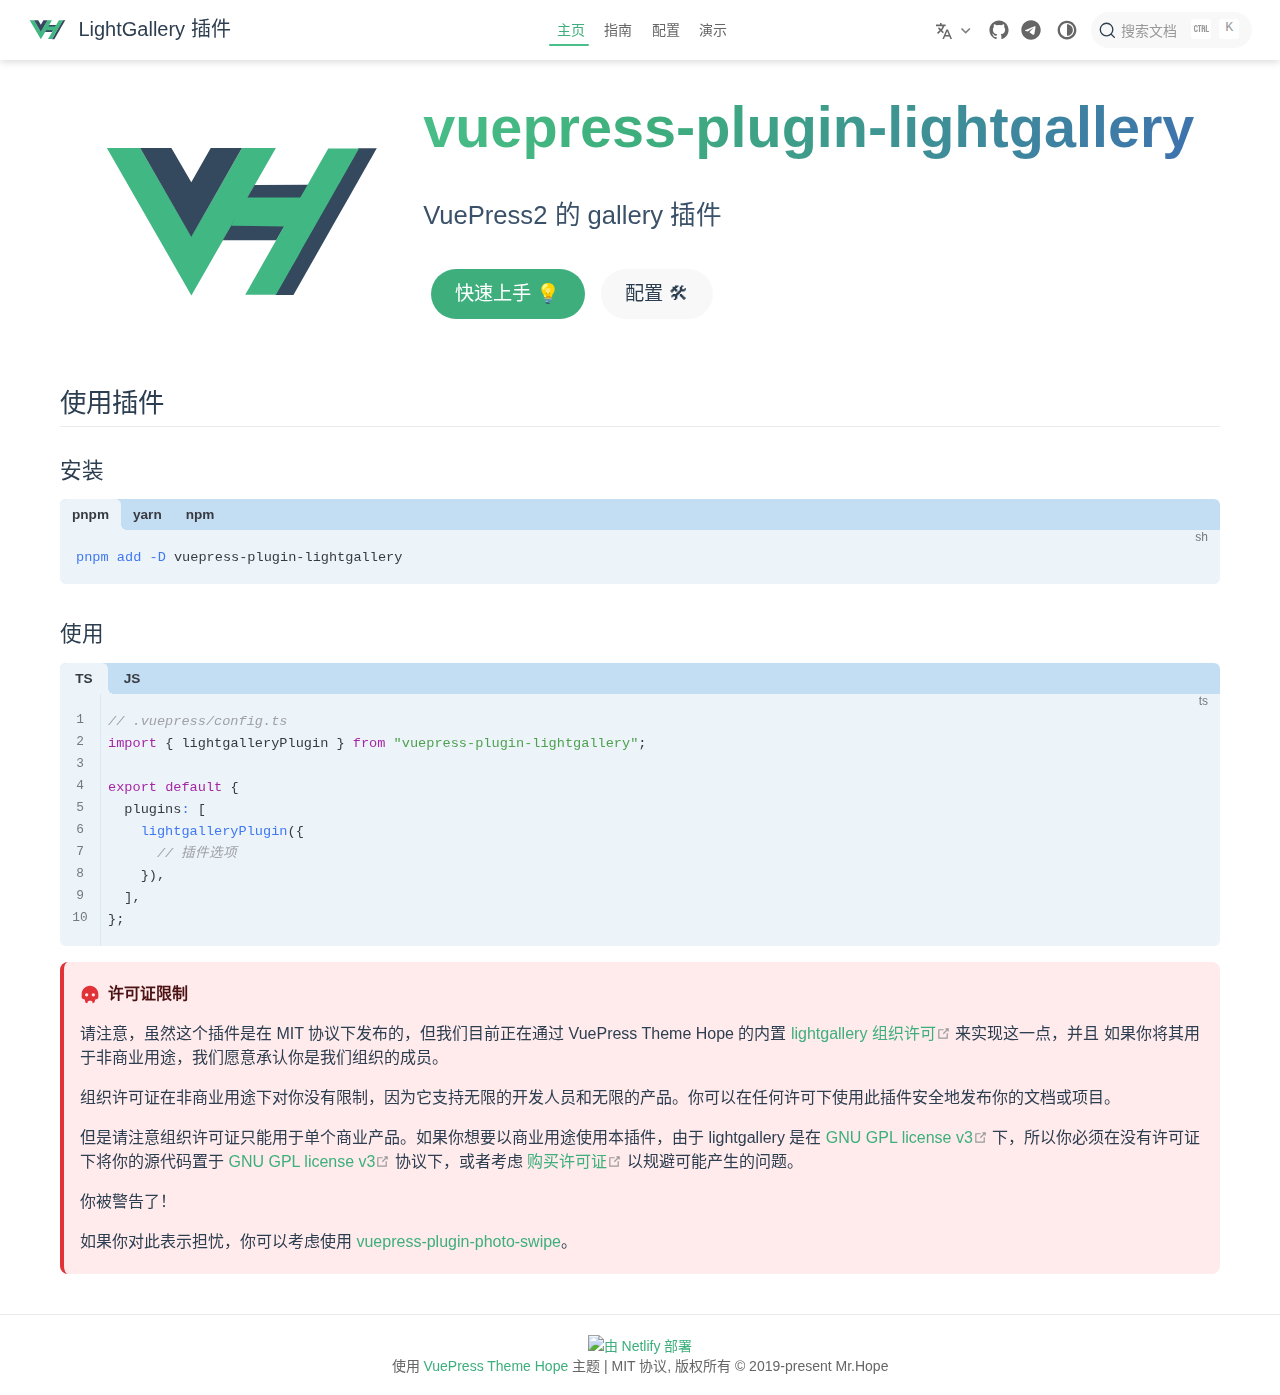
==== zh/index.html @ 66101f3f "Deploying to netlify from @ vuepress-theme-hope/vuepress-theme-hope@0a2714f1557c4975f117cb7f36eb0e3e" ====
<!doctype html>
<html lang="zh-CN" data-theme="light">
  <head>
    <meta charset="utf-8" />
    <meta name="viewport" content="width=device-width,initial-scale=1" />
    <meta name="generator" content="VuePress 2.0.0-beta.67" />
    <meta name="theme" content="VuePress Theme Hope" />
    <link rel="alternate" hreflang="en-us" href="https://plugin-lightgallery.vuejs.press/"><meta property="og:url" content="https://plugin-lightgallery.vuejs.press/zh/"><meta property="og:site_name" content="LightGallery 插件"><meta property="og:title" content="主页"><meta property="og:description" content="使用插件 安装 tab pnpm tab yarn tab npm 使用 tab TS tab JS ::: danger 许可证限制 请注意，虽然这个插件是在 MIT 协议下发布的，但我们目前正在通过 VuePress Theme Hope 的内置 lightgallery 组织许可 (https://www.lightgalleryjs.com/l..."><meta property="og:type" content="website"><meta property="og:locale" content="zh-CN"><meta property="og:locale:alternate" content="en-US"><meta property="og:updated_time" content="2023-06-02T06:12:53.000Z"><meta property="article:author" content="Mr.Hope"><meta property="article:modified_time" content="2023-06-02T06:12:53.000Z"><script type="application/ld+json">{"@context":"https://schema.org","@type":"WebPage","name":"主页","description":"使用插件 安装 tab pnpm tab yarn tab npm 使用 tab TS tab JS ::: danger 许可证限制 请注意，虽然这个插件是在 MIT 协议下发布的，但我们目前正在通过 VuePress Theme Hope 的内置 lightgallery 组织许可 (https://www.lightgalleryjs.com/l..."}</script><link rel="icon" href="https://theme-hope-assets.vuejs.press/icon/chrome-mask-512.png" type="image/png" sizes="512x512"><link rel="icon" href="https://theme-hope-assets.vuejs.press/icon/chrome-mask-192.png" type="image/png" sizes="512x512"><link rel="icon" href="https://theme-hope-assets.vuejs.press/icon/chrome-512.png" type="image/png" sizes="192x192"><link rel="icon" href="https://theme-hope-assets.vuejs.press/icon/chrome-192.png" type="image/png" sizes="192x192"><meta name="theme-color" content="#46bd87"><link rel="apple-touch-icon" href="https://theme-hope-assets.vuejs.press/icon/apple-icon-152.png"><meta name="apple-mobile-web-app-status-bar-style" content="black"><link rel="icon" href="/favicon.ico"><title>主页 | LightGallery 插件</title><meta name="description" content="使用插件 安装 tab pnpm tab yarn tab npm 使用 tab TS tab JS ::: danger 许可证限制 请注意，虽然这个插件是在 MIT 协议下发布的，但我们目前正在通过 VuePress Theme Hope 的内置 lightgallery 组织许可 (https://www.lightgalleryjs.com/l...">
    <style>
      html {
        background: #fff;
      }

      html[data-theme="dark"] {
        background: #1d1e1f;
      }

      body {
        background: var(--bg-color);
      }
    </style>
    <script>
      const userMode = localStorage.getItem("vuepress-theme-hope-scheme");
      const systemDarkMode =
        window.matchMedia &&
        window.matchMedia("(prefers-color-scheme: dark)").matches;

      if (userMode === "dark" || (userMode !== "light" && systemDarkMode)) {
        document.documentElement.setAttribute("data-theme", "dark");
      }
    </script>
    <link rel="preload" href="/assets/style-efdbfdb0.css" as="style"><link rel="stylesheet" href="/assets/style-efdbfdb0.css">
    <link rel="prefetch" href="/assets/index.html-719a165f.js" as="script"><link rel="prefetch" href="/assets/config.html-1ea80a92.js" as="script"><link rel="prefetch" href="/assets/demo.html-8789b1dd.js" as="script"><link rel="prefetch" href="/assets/guide.html-550f7980.js" as="script"><link rel="prefetch" href="/assets/config.html-be3bb893.js" as="script"><link rel="prefetch" href="/assets/demo.html-f685318c.js" as="script"><link rel="prefetch" href="/assets/guide.html-d4a69c8c.js" as="script"><link rel="prefetch" href="/assets/404.html-c678bd3b.js" as="script"><link rel="prefetch" href="/assets/index.html-c5be66ce.js" as="script"><link rel="prefetch" href="/assets/config.html-fb51f9c2.js" as="script"><link rel="prefetch" href="/assets/demo.html-5dabf62c.js" as="script"><link rel="prefetch" href="/assets/guide.html-ba9010c4.js" as="script"><link rel="prefetch" href="/assets/config.html-5d1cc0cf.js" as="script"><link rel="prefetch" href="/assets/demo.html-dd2c5597.js" as="script"><link rel="prefetch" href="/assets/guide.html-fd2debb2.js" as="script"><link rel="prefetch" href="/assets/404.html-99a501c4.js" as="script"><link rel="prefetch" href="/assets/giscus-0b7adcf8.js" as="script"><link rel="prefetch" href="/assets/three.module-f9bb718c.js" as="script"><link rel="prefetch" href="/assets/OrbitControls-33dfd477.js" as="script"><link rel="prefetch" href="/assets/STLLoader-68a4a6ae.js" as="script"><link rel="prefetch" href="/assets/style-e9220a04.js" as="script"><link rel="prefetch" href="/assets/docsearch-1d421ddb.js" as="script"><link rel="prefetch" href="/assets/index-82585c84.js" as="script"><link rel="prefetch" href="/assets/lg-pager.es5-e9f51090.js" as="script"><link rel="prefetch" href="/assets/lg-share.es5-788b4f78.js" as="script"><link rel="prefetch" href="/assets/lg-zoom.es5-f092e8ce.js" as="script">
  </head>
  <body>
    <div id="app"><!--[--><!--[--><!--[--><span tabindex="-1"></span><a href="#main-content" class="vp-skip-link sr-only">跳至主要內容</a><!--]--><!--[--><div class="theme-container no-sidebar"><!--[--><header id="navbar" class="vp-navbar"><div class="vp-navbar-start"><button type="button" class="vp-toggle-sidebar-button" title="Toggle Sidebar"><span class="icon"></span></button><!--[--><!----><!--]--><!--[--><a class="vp-link vp-brand vp-brand" href="/zh/"><img class="vp-nav-logo" src="/logo.svg" alt="LightGallery 插件"><!----><span class="vp-site-name hide-in-pad">LightGallery 插件</span></a><!--]--><!--[--><!----><!--]--></div><div class="vp-navbar-center"><!--[--><!----><!--]--><!--[--><nav class="vp-nav-links"><div class="nav-item hide-in-mobile"><a aria-label="主页" class="vp-link nav-link active nav-link active" href="/zh/"><span class="font-icon icon fa-fw fa-sm fas fa-home" style=""></span>主页<!----></a></div><div class="nav-item hide-in-mobile"><a aria-label="指南" class="vp-link nav-link nav-link" href="/zh/guide.html"><span class="font-icon icon fa-fw fa-sm fas fa-lightbulb" style=""></span>指南<!----></a></div><div class="nav-item hide-in-mobile"><a aria-label="配置" class="vp-link nav-link nav-link" href="/zh/config.html"><span class="font-icon icon fa-fw fa-sm fas fa-gears" style=""></span>配置<!----></a></div><div class="nav-item hide-in-mobile"><a aria-label="演示" class="vp-link nav-link nav-link" href="/zh/demo.html"><span class="font-icon icon fa-fw fa-sm fas fa-laptop-code" style=""></span>演示<!----></a></div></nav><!--]--><!--[--><!----><!--]--></div><div class="vp-navbar-end"><!--[--><!----><!--]--><!--[--><div class="nav-item"><div class="dropdown-wrapper i18n-dropdown"><button type="button" class="dropdown-title" aria-label="选择语言"><!--[--><svg xmlns="http://www.w3.org/2000/svg" class="icon i18n-icon" viewBox="0 0 1024 1024" fill="currentColor" aria-label="i18n icon" style="width:1rem;height:1rem;vertical-align:middle;"><path d="M379.392 460.8 494.08 575.488l-42.496 102.4L307.2 532.48 138.24 701.44l-71.68-72.704L234.496 460.8l-45.056-45.056c-27.136-27.136-51.2-66.56-66.56-108.544h112.64c7.68 14.336 16.896 27.136 26.112 35.84l45.568 46.08 45.056-45.056C382.976 312.32 409.6 247.808 409.6 204.8H0V102.4h256V0h102.4v102.4h256v102.4H512c0 70.144-37.888 161.28-87.04 210.944L378.88 460.8zM576 870.4 512 1024H409.6l256-614.4H768l256 614.4H921.6l-64-153.6H576zM618.496 768h196.608L716.8 532.48 618.496 768z"></path></svg><!--]--><span class="arrow"></span><ul class="nav-dropdown"><li class="dropdown-item"><a aria-label="English" class="vp-link nav-link nav-link" href="/"><!---->English<!----></a></li><li class="dropdown-item"><a aria-label="简体中文" class="vp-link nav-link active nav-link active" href="/zh/"><!---->简体中文<!----></a></li></ul></button></div></div><div class="nav-item vp-repo"><a class="vp-repo-link" href="https://github.com/vuepress-theme-hope/vuepress-theme-hope/tree/main/packages/lightgallery/" target="_blank" rel="noopener noreferrer" aria-label="GitHub"><svg xmlns="http://www.w3.org/2000/svg" class="icon github-icon" viewBox="0 0 1024 1024" fill="currentColor" aria-label="github icon" style="width:1.25rem;height:1.25rem;vertical-align:middle;"><path d="M511.957 21.333C241.024 21.333 21.333 240.981 21.333 512c0 216.832 140.544 400.725 335.574 465.664 24.49 4.395 32.256-10.07 32.256-23.083 0-11.69.256-44.245 0-85.205-136.448 29.61-164.736-64.64-164.736-64.64-22.315-56.704-54.4-71.765-54.4-71.765-44.587-30.464 3.285-29.824 3.285-29.824 49.195 3.413 75.179 50.517 75.179 50.517 43.776 75.008 114.816 53.333 142.762 40.79 4.523-31.66 17.152-53.377 31.19-65.537-108.971-12.458-223.488-54.485-223.488-242.602 0-53.547 19.114-97.323 50.517-131.67-5.035-12.33-21.93-62.293 4.779-129.834 0 0 41.258-13.184 134.912 50.346a469.803 469.803 0 0 1 122.88-16.554c41.642.213 83.626 5.632 122.88 16.554 93.653-63.488 134.784-50.346 134.784-50.346 26.752 67.541 9.898 117.504 4.864 129.834 31.402 34.347 50.474 78.123 50.474 131.67 0 188.586-114.73 230.016-224.042 242.09 17.578 15.232 33.578 44.672 33.578 90.454v135.85c0 13.142 7.936 27.606 32.854 22.87C862.25 912.597 1002.667 728.747 1002.667 512c0-271.019-219.648-490.667-490.71-490.667z"></path></svg></a></div><div class="nav-item vp-repo"><a class="vp-repo-link" href="https://t.me/vuepressthemehope" target="_blank" rel="noopener noreferrer" aria-label="telegram"><svg xmlns="http://www.w3.org/2000/svg" viewBox="0 0 496 512" style="width:1.25rem;height:1.25rem;vertical-align:middle"><path d="M248,8C111.033,8,0,119.033,0,256S111.033,504,248,504,496,392.967,496,256,384.967,8,248,8ZM362.952,176.66c-3.732,39.215-19.881,134.378-28.1,178.3-3.476,18.584-10.322,24.816-16.948,25.425-14.4,1.326-25.338-9.517-39.287-18.661-21.827-14.308-34.158-23.215-55.346-37.177-24.485-16.135-8.612-25,5.342-39.5,3.652-3.793,67.107-61.51,68.335-66.746.153-.655.3-3.1-1.154-4.384s-3.59-.849-5.135-.5q-3.283.746-104.608,69.142-14.845,10.194-26.894,9.934c-8.855-.191-25.888-5.006-38.551-9.123-15.531-5.048-27.875-7.717-26.8-16.291q.84-6.7,18.45-13.7,108.446-47.248,144.628-62.3c68.872-28.647,83.183-33.623,92.511-33.789,2.052-.034,6.639.474,9.61,2.885a10.452,10.452,0,0,1,3.53,6.716A43.765,43.765,0,0,1,362.952,176.66Z" fill="currentColor"/></svg></a></div><div class="nav-item hide-in-mobile"><button type="button" id="appearance-switch"><svg xmlns="http://www.w3.org/2000/svg" class="icon auto-icon" viewBox="0 0 1024 1024" fill="currentColor" aria-label="auto icon" style="display:block;"><path d="M512 992C246.92 992 32 777.08 32 512S246.92 32 512 32s480 214.92 480 480-214.92 480-480 480zm0-840c-198.78 0-360 161.22-360 360 0 198.84 161.22 360 360 360s360-161.16 360-360c0-198.78-161.22-360-360-360zm0 660V212c165.72 0 300 134.34 300 300 0 165.72-134.28 300-300 300z"></path></svg><svg xmlns="http://www.w3.org/2000/svg" class="icon dark-icon" viewBox="0 0 1024 1024" fill="currentColor" aria-label="dark icon" style="display:none;"><path d="M524.8 938.667h-4.267a439.893 439.893 0 0 1-313.173-134.4 446.293 446.293 0 0 1-11.093-597.334A432.213 432.213 0 0 1 366.933 90.027a42.667 42.667 0 0 1 45.227 9.386 42.667 42.667 0 0 1 10.24 42.667 358.4 358.4 0 0 0 82.773 375.893 361.387 361.387 0 0 0 376.747 82.774 42.667 42.667 0 0 1 54.187 55.04 433.493 433.493 0 0 1-99.84 154.88 438.613 438.613 0 0 1-311.467 128z"></path></svg><svg xmlns="http://www.w3.org/2000/svg" class="icon light-icon" viewBox="0 0 1024 1024" fill="currentColor" aria-label="light icon" style="display:none;"><path d="M952 552h-80a40 40 0 0 1 0-80h80a40 40 0 0 1 0 80zM801.88 280.08a41 41 0 0 1-57.96-57.96l57.96-58a41.04 41.04 0 0 1 58 58l-58 57.96zM512 752a240 240 0 1 1 0-480 240 240 0 0 1 0 480zm0-560a40 40 0 0 1-40-40V72a40 40 0 0 1 80 0v80a40 40 0 0 1-40 40zm-289.88 88.08-58-57.96a41.04 41.04 0 0 1 58-58l57.96 58a41 41 0 0 1-57.96 57.96zM192 512a40 40 0 0 1-40 40H72a40 40 0 0 1 0-80h80a40 40 0 0 1 40 40zm30.12 231.92a41 41 0 0 1 57.96 57.96l-57.96 58a41.04 41.04 0 0 1-58-58l58-57.96zM512 832a40 40 0 0 1 40 40v80a40 40 0 0 1-80 0v-80a40 40 0 0 1 40-40zm289.88-88.08 58 57.96a41.04 41.04 0 0 1-58 58l-57.96-58a41 41 0 0 1 57.96-57.96z"></path></svg></button></div><!--[--><div id="docsearch-container" style="display:none;"></div><div><button type="button" class="DocSearch DocSearch-Button" aria-label="搜索文档"><span class="DocSearch-Button-Container"><svg width="20" height="20" class="DocSearch-Search-Icon" viewBox="0 0 20 20"><path d="M14.386 14.386l4.0877 4.0877-4.0877-4.0877c-2.9418 2.9419-7.7115 2.9419-10.6533 0-2.9419-2.9418-2.9419-7.7115 0-10.6533 2.9418-2.9419 7.7115-2.9419 10.6533 0 2.9419 2.9418 2.9419 7.7115 0 10.6533z" stroke="currentColor" fill="none" fill-rule="evenodd" stroke-linecap="round" stroke-linejoin="round"></path></svg><span class="DocSearch-Button-Placeholder">搜索文档</span></span><span class="DocSearch-Button-Keys"><kbd class="DocSearch-Button-Key"><svg width="15" height="15" class="DocSearch-Control-Key-Icon"><path d="M4.505 4.496h2M5.505 5.496v5M8.216 4.496l.055 5.993M10 7.5c.333.333.5.667.5 1v2M12.326 4.5v5.996M8.384 4.496c1.674 0 2.116 0 2.116 1.5s-.442 1.5-2.116 1.5M3.205 9.303c-.09.448-.277 1.21-1.241 1.203C1 10.5.5 9.513.5 8V7c0-1.57.5-2.5 1.464-2.494.964.006 1.134.598 1.24 1.342M12.553 10.5h1.953" stroke-width="1.2" stroke="currentColor" fill="none" stroke-linecap="square"></path></svg></kbd><kbd class="DocSearch-Button-Key">K</kbd></span></button></div><!--]--><!--]--><!--[--><!----><!--]--><button type="button" class="vp-toggle-navbar-button" aria-label="Toggle Navbar" aria-expanded="false" aria-controls="nav-screen"><span><span class="vp-top"></span><span class="vp-middle"></span><span class="vp-bottom"></span></span></button></div></header><!----><!--]--><!----><div class="toggle-sidebar-wrapper"><span class="arrow start"></span></div><aside id="sidebar" class="vp-sidebar"><!--[--><!----><!--]--><ul class="vp-sidebar-links"></ul><!--[--><!----><!--]--></aside><!--[--><main id="main-content" class="vp-project-home" aria-labelledby="main-title"><!----><header class="vp-hero-info-wrapper"><!--[--><!----><!----><!--]--><div class="vp-hero-info"><!--[--><!--[--><img class="vp-hero-image" src="/logo.svg" alt="vuepress-theme-hope"><canvas id="hero-logo" style="display:none;opacity:0;"></canvas><!--]--><!--]--><div class="vp-hero-infos"><h1 id="main-title">vuepress-plugin-lightgallery</h1><p class="vp-description">VuePress2 的 gallery 插件</p><p class="vp-actions"><a aria-label="快速上手 💡" class="vp-link nav-link vp-action primary nav-link vp-action primary" href="/./guide.html"><!---->快速上手 💡<!----></a><a aria-label="配置 🛠" class="vp-link nav-link vp-action default nav-link vp-action default" href="/./config.html"><!---->配置 🛠<!----></a></p></div></div></header><!----><!----><div class="theme-hope-content"><h2 id="使用插件" tabindex="-1"><a class="header-anchor" href="#使用插件" aria-hidden="true">#</a> 使用插件</h2><h3 id="安装" tabindex="-1"><a class="header-anchor" href="#安装" aria-hidden="true">#</a> 安装</h3><div class="vp-code-tabs"><div class="vp-code-tabs-nav" role="tablist"><button type="button" class="vp-code-tab-nav active" role="tab" aria-controls="codetab-6-0" aria-selected="true">pnpm</button><button type="button" class="vp-code-tab-nav" role="tab" aria-controls="codetab-6-1" aria-selected="false">yarn</button><button type="button" class="vp-code-tab-nav" role="tab" aria-controls="codetab-6-2" aria-selected="false">npm</button></div><!--[--><div class="vp-code-tab active" id="codetab-6-0" role="tabpanel" aria-expanded="true"><div class="vp-code-tab-title">pnpm</div><!--[--><div class="language-bash" data-ext="sh"><pre class="language-bash"><code><span class="token function">pnpm</span> <span class="token function">add</span> <span class="token parameter variable">-D</span> vuepress-plugin-lightgallery
</code></pre></div><!--]--></div><div class="vp-code-tab" id="codetab-6-1" role="tabpanel" aria-expanded="false"><div class="vp-code-tab-title">yarn</div><!--[--><div class="language-bash" data-ext="sh"><pre class="language-bash"><code><span class="token function">yarn</span> <span class="token function">add</span> <span class="token parameter variable">-D</span> vuepress-plugin-lightgallery
</code></pre></div><!--]--></div><div class="vp-code-tab" id="codetab-6-2" role="tabpanel" aria-expanded="false"><div class="vp-code-tab-title">npm</div><!--[--><div class="language-bash" data-ext="sh"><pre class="language-bash"><code><span class="token function">npm</span> i <span class="token parameter variable">-D</span> vuepress-plugin-lightgallery
</code></pre></div><!--]--></div><!--]--></div><h3 id="使用" tabindex="-1"><a class="header-anchor" href="#使用" aria-hidden="true">#</a> 使用</h3><div class="vp-code-tabs"><div class="vp-code-tabs-nav" role="tablist"><button type="button" class="vp-code-tab-nav active" role="tab" aria-controls="codetab-20-0" aria-selected="true">TS</button><button type="button" class="vp-code-tab-nav" role="tab" aria-controls="codetab-20-1" aria-selected="false">JS</button></div><!--[--><div class="vp-code-tab active" id="codetab-20-0" role="tabpanel" aria-expanded="true"><div class="vp-code-tab-title">TS</div><!--[--><div class="language-typescript line-numbers-mode" data-ext="ts"><pre class="language-typescript"><code><span class="token comment">// .vuepress/config.ts</span>
<span class="token keyword">import</span> <span class="token punctuation">{</span> lightgalleryPlugin <span class="token punctuation">}</span> <span class="token keyword">from</span> <span class="token string">&quot;vuepress-plugin-lightgallery&quot;</span><span class="token punctuation">;</span>

<span class="token keyword">export</span> <span class="token keyword">default</span> <span class="token punctuation">{</span>
  plugins<span class="token operator">:</span> <span class="token punctuation">[</span>
    <span class="token function">lightgalleryPlugin</span><span class="token punctuation">(</span><span class="token punctuation">{</span>
      <span class="token comment">// 插件选项</span>
    <span class="token punctuation">}</span><span class="token punctuation">)</span><span class="token punctuation">,</span>
  <span class="token punctuation">]</span><span class="token punctuation">,</span>
<span class="token punctuation">}</span><span class="token punctuation">;</span>
</code></pre><div class="line-numbers" aria-hidden="true"><div class="line-number"></div><div class="line-number"></div><div class="line-number"></div><div class="line-number"></div><div class="line-number"></div><div class="line-number"></div><div class="line-number"></div><div class="line-number"></div><div class="line-number"></div><div class="line-number"></div></div></div><!--]--></div><div class="vp-code-tab" id="codetab-20-1" role="tabpanel" aria-expanded="false"><div class="vp-code-tab-title">JS</div><!--[--><div class="language-javascript line-numbers-mode" data-ext="js"><pre class="language-javascript"><code><span class="token comment">// .vuepress/config.js</span>
<span class="token keyword">import</span> <span class="token punctuation">{</span> lightgalleryPlugin <span class="token punctuation">}</span> <span class="token keyword">from</span> <span class="token string">&quot;vuepress-plugin-lightgallery&quot;</span><span class="token punctuation">;</span>

<span class="token keyword">export</span> <span class="token keyword">default</span> <span class="token punctuation">{</span>
  <span class="token literal-property property">plugins</span><span class="token operator">:</span> <span class="token punctuation">[</span>
    <span class="token function">lightgalleryPlugin</span><span class="token punctuation">(</span><span class="token punctuation">{</span>
      <span class="token comment">// 插件选项</span>
    <span class="token punctuation">}</span><span class="token punctuation">)</span><span class="token punctuation">,</span>
  <span class="token punctuation">]</span><span class="token punctuation">,</span>
<span class="token punctuation">}</span><span class="token punctuation">;</span>
</code></pre><div class="line-numbers" aria-hidden="true"><div class="line-number"></div><div class="line-number"></div><div class="line-number"></div><div class="line-number"></div><div class="line-number"></div><div class="line-number"></div><div class="line-number"></div><div class="line-number"></div><div class="line-number"></div><div class="line-number"></div></div></div><!--]--></div><!--]--></div><div class="hint-container danger"><p class="hint-container-title">许可证限制</p><p>请注意，虽然这个插件是在 MIT 协议下发布的，但我们目前正在通过 VuePress Theme Hope 的内置 <a href="https://www.lightgalleryjs.com/license/" target="_blank" rel="noopener noreferrer">lightgallery 组织许可<span><svg class="external-link-icon" xmlns="http://www.w3.org/2000/svg" aria-hidden="true" focusable="false" x="0px" y="0px" viewBox="0 0 100 100" width="15" height="15"><path fill="currentColor" d="M18.8,85.1h56l0,0c2.2,0,4-1.8,4-4v-32h-8v28h-48v-48h28v-8h-32l0,0c-2.2,0-4,1.8-4,4v56C14.8,83.3,16.6,85.1,18.8,85.1z"></path><polygon fill="currentColor" points="45.7,48.7 51.3,54.3 77.2,28.5 77.2,37.2 85.2,37.2 85.2,14.9 62.8,14.9 62.8,22.9 71.5,22.9"></polygon></svg><span class="external-link-icon-sr-only">open in new window</span></span></a> 来实现这一点，并且 如果你将其用于非商业用途，我们愿意承认你是我们组织的成员。</p><p>组织许可证在非商业用途下对你没有限制，因为它支持无限的开发人员和无限的产品。你可以在任何许可下使用此插件安全地发布你的文档或项目。</p><p>但是请注意组织许可证只能用于单个商业产品。如果你想要以商业用途使用本插件，由于 lightgallery 是在 <a href="https://www.gnu.org/licenses/gpl-3.0.html" target="_blank" rel="noopener noreferrer">GNU GPL license v3<span><svg class="external-link-icon" xmlns="http://www.w3.org/2000/svg" aria-hidden="true" focusable="false" x="0px" y="0px" viewBox="0 0 100 100" width="15" height="15"><path fill="currentColor" d="M18.8,85.1h56l0,0c2.2,0,4-1.8,4-4v-32h-8v28h-48v-48h28v-8h-32l0,0c-2.2,0-4,1.8-4,4v56C14.8,83.3,16.6,85.1,18.8,85.1z"></path><polygon fill="currentColor" points="45.7,48.7 51.3,54.3 77.2,28.5 77.2,37.2 85.2,37.2 85.2,14.9 62.8,14.9 62.8,22.9 71.5,22.9"></polygon></svg><span class="external-link-icon-sr-only">open in new window</span></span></a> 下，所以你必须在没有许可证下将你的源代码置于 <a href="https://www.gnu.org/licenses/gpl-3.0.html" target="_blank" rel="noopener noreferrer">GNU GPL license v3<span><svg class="external-link-icon" xmlns="http://www.w3.org/2000/svg" aria-hidden="true" focusable="false" x="0px" y="0px" viewBox="0 0 100 100" width="15" height="15"><path fill="currentColor" d="M18.8,85.1h56l0,0c2.2,0,4-1.8,4-4v-32h-8v28h-48v-48h28v-8h-32l0,0c-2.2,0-4,1.8-4,4v56C14.8,83.3,16.6,85.1,18.8,85.1z"></path><polygon fill="currentColor" points="45.7,48.7 51.3,54.3 77.2,28.5 77.2,37.2 85.2,37.2 85.2,14.9 62.8,14.9 62.8,22.9 71.5,22.9"></polygon></svg><span class="external-link-icon-sr-only">open in new window</span></span></a> 协议下，或者考虑 <a href="https://www.lightgalleryjs.com/license/" target="_blank" rel="noopener noreferrer">购买许可证<span><svg class="external-link-icon" xmlns="http://www.w3.org/2000/svg" aria-hidden="true" focusable="false" x="0px" y="0px" viewBox="0 0 100 100" width="15" height="15"><path fill="currentColor" d="M18.8,85.1h56l0,0c2.2,0,4-1.8,4-4v-32h-8v28h-48v-48h28v-8h-32l0,0c-2.2,0-4,1.8-4,4v56C14.8,83.3,16.6,85.1,18.8,85.1z"></path><polygon fill="currentColor" points="45.7,48.7 51.3,54.3 77.2,28.5 77.2,37.2 85.2,37.2 85.2,14.9 62.8,14.9 62.8,22.9 71.5,22.9"></polygon></svg><span class="external-link-icon-sr-only">open in new window</span></span></a> 以规避可能产生的问题。</p><p>你被警告了！</p><p>如果你对此表示担忧，你可以考虑使用 <a href="https://plugin-photo-swipe.vuejs.press/zh/" target="_blank">vuepress-plugin-photo-swipe</a>。</p></div></div><!----></main><!--]--><footer class="vp-footer-wrapper"><div class="vp-footer"><a href="https://www.netlify.com" target="_blank">
  <img src="https://www.netlify.com/img/global/badges/netlify-light.svg" alt="由 Netlify 部署" data-mode="lightmode-only">
  <img src="https://www.netlify.com/img/global/badges/netlify-dark.svg" alt="由 Netlify 部署" data-mode="darkmode-only">
</a>
<br/>
使用 <a href="https://theme-hope.vuejs.press/zh/" target="_blank">VuePress Theme Hope</a> 主题 | MIT 协议, 版权所有 © 2019-present Mr.Hope
</div><!----></footer></div><!--]--><!--]--><!----><!----><div class="lightgallery-vuepress"></div><!--]--></div>
    <script type="module" src="/assets/app-f1614689.js" defer></script>
  </body>
</html>
---- assets/style-efdbfdb0.css ----
html[data-theme=dark]{--text-color: #9e9e9e;--bg-color: #0d1117;--bg-color-secondary: #161b22;--bg-color-tertiary: #21262c;--border-color: #30363d;--box-shadow: #282a32;--card-shadow: rgba(0, 0, 0, .3);--black: #fff;--dark-grey: #999;--light-grey: #666;--white: #000;--grey3: #bbb;--grey12: #333;--grey14: #111;--bg-color-light: #161b22;--bg-color-back: #0d1117;--bg-color-float: #161b22;--bg-color-blur: rgba(13, 17, 23, .9);--bg-color-float-blur: rgba(22, 27, 34, .9);--text-color-light: #a8a8a8;--text-color-lighter: #b1b1b1;--text-color-bright: #c5c5c5;--border-color-light: #2e333a;--border-color-dark: #394048}:root{--theme-color: #3eaf7c;--text-color: #2c3e50;--bg-color: #fff;--bg-color-secondary: #f8f8f8;--bg-color-tertiary: #efeef4;--border-color: #eaecef;--box-shadow: #f0f1f2;--card-shadow: rgba(0, 0, 0, .15);--black: #000;--dark-grey: #666;--light-grey: #999;--white: #fff;--grey3: #333;--grey12: #bbb;--grey14: #eee;--navbar-height: 3.75rem;--navbar-horizontal-padding: 1.5rem;--navbar-vertical-padding: .7rem;--navbar-mobile-height: 3.25rem;--navbar-mobile-horizontal-padding: 1rem;--navbar-mobile-vertical-padding: .5rem;--sidebar-width: 18rem;--sidebar-mobile-width: 16rem;--content-width: 780px;--home-page-width: 1160px;--font-family: -apple-system, BlinkMacSystemFont, "Segoe UI", Roboto, Oxygen, Ubuntu, Cantarell, "Fira Sans", "Droid Sans", "Helvetica Neue", STHeiti, "Microsoft YaHei", SimSun, sans-serif;--font-family-heading: Georgia Pro, Crimson, Georgia, -apple-system, BlinkMacSystemFont, "Segoe UI", Roboto, Oxygen, Ubuntu, Cantarell, "Fira Sans", "Droid Sans", "Helvetica Neue", STHeiti, "Microsoft YaHei", SimSun, sans-serif;--font-family-mono: Consolas, Monaco, "Andale Mono", "Ubuntu Mono", monospace;--line-numbers-width: 2.5rem;--color-transition: .3s ease;--transform-transition: .3s ease;--vp-bg: var(--bg-color);--vp-bgl: var(--bg-color-light);--vp-bglt: var(--bg-color-tertiary);--vp-c: var(--text-color);--vp-cl: var(--text-color-light);--vp-clt: var(--text-color-lighter);--vp-brc: var(--border-color);--vp-brcd: var(--border-color-dark);--vp-tc: var(--theme-color);--vp-tcl: var(--theme-color-light);--vp-ct: var(--color-transition);--vp-tt: var(--transform-transition);--bg-color-light: #fff;--bg-color-back: #f8f8f8;--bg-color-float: #fff;--bg-color-blur: rgba(255, 255, 255, .9);--bg-color-float-blur: rgba(255, 255, 255, .9);--text-color-light: #3a5169;--text-color-lighter: #476582;--text-color-bright: #6a8bad;--border-color-light: #eceef1;--border-color-dark: #cfd4db;--theme-color-dark: #389e70;--theme-color-light: #4abf8a;--theme-color-mask: rgba(62, 175, 124, .15)}:root{--badge-tip-color: #42b983;--badge-warning-color: #f4cd00;--badge-danger-color: #f55;--badge-info-color: #0295ff;--badge-note-color: #666}.vp-badge{display:inline-block;vertical-align:center;height:18px;padding:0 6px;border-radius:3px;background:var(--vp-tc);color:var(--white);font-size:14px;line-height:18px;transition:background var(--vp-ct),color var(--vp-ct)}.vp-badge+.vp-badge{margin-inline-start:5px}h1 .vp-badge,h2 .vp-badge,h3 .vp-badge,h4 .vp-badge,h5 .vp-badge,h6 .vp-badge{vertical-align:top}.vp-badge.tip{background:var(--badge-tip-color)}.vp-badge.warning{background:var(--badge-warning-color)}.vp-badge.danger{background:var(--badge-danger-color)}.vp-badge.info{background:var(--badge-info-color)}.vp-badge.note{background:var(--badge-note-color)}.font-icon{display:inline-block}.theme-hope-content .font-icon{vertical-align:middle}:root{--balloon-border-radius: 2px;--balloon-color: rgba(16, 16, 16, .95);--balloon-text-color: #fff;--balloon-font-size: 12px;--balloon-move: 4px}button[aria-label][data-balloon-pos]{overflow:visible}[aria-label][data-balloon-pos]{position:relative;cursor:pointer}[aria-label][data-balloon-pos]:after{opacity:0;pointer-events:none;transition:all .18s ease-out .18s;text-indent:0;font-family:-apple-system,BlinkMacSystemFont,Segoe UI,Roboto,Oxygen,Ubuntu,Cantarell,Open Sans,Helvetica Neue,sans-serif;font-weight:400;font-style:normal;text-shadow:none;font-size:var(--balloon-font-size);background:var(--balloon-color);border-radius:2px;color:var(--balloon-text-color);border-radius:var(--balloon-border-radius);content:attr(aria-label);padding:.5em 1em;position:absolute;white-space:nowrap;z-index:10}[aria-label][data-balloon-pos]:before{width:0;height:0;border:5px solid transparent;border-top-color:var(--balloon-color);opacity:0;pointer-events:none;transition:all .18s ease-out .18s;content:"";position:absolute;z-index:10}[aria-label][data-balloon-pos]:hover:before,[aria-label][data-balloon-pos]:hover:after,[aria-label][data-balloon-pos][data-balloon-visible]:before,[aria-label][data-balloon-pos][data-balloon-visible]:after,[aria-label][data-balloon-pos]:not([data-balloon-nofocus]):focus:before,[aria-label][data-balloon-pos]:not([data-balloon-nofocus]):focus:after{opacity:1;pointer-events:none}[aria-label][data-balloon-pos].font-awesome:after{font-family:FontAwesome,-apple-system,BlinkMacSystemFont,Segoe UI,Roboto,Oxygen,Ubuntu,Cantarell,Open Sans,Helvetica Neue,sans-serif}[aria-label][data-balloon-pos][data-balloon-break]:after{white-space:pre}[aria-label][data-balloon-pos][data-balloon-break][data-balloon-length]:after{white-space:pre-line;word-break:break-word}[aria-label][data-balloon-pos][data-balloon-blunt]:before,[aria-label][data-balloon-pos][data-balloon-blunt]:after{transition:none}[aria-label][data-balloon-pos][data-balloon-pos=up]:hover:after,[aria-label][data-balloon-pos][data-balloon-pos=up][data-balloon-visible]:after,[aria-label][data-balloon-pos][data-balloon-pos=down]:hover:after,[aria-label][data-balloon-pos][data-balloon-pos=down][data-balloon-visible]:after{transform:translate(-50%)}[aria-label][data-balloon-pos][data-balloon-pos=up]:hover:before,[aria-label][data-balloon-pos][data-balloon-pos=up][data-balloon-visible]:before,[aria-label][data-balloon-pos][data-balloon-pos=down]:hover:before,[aria-label][data-balloon-pos][data-balloon-pos=down][data-balloon-visible]:before{transform:translate(-50%)}[aria-label][data-balloon-pos][data-balloon-pos*=-left]:after{left:0}[aria-label][data-balloon-pos][data-balloon-pos*=-left]:before{left:5px}[aria-label][data-balloon-pos][data-balloon-pos*=-right]:after{right:0}[aria-label][data-balloon-pos][data-balloon-pos*=-right]:before{right:5px}[aria-label][data-balloon-pos][data-balloon-po*=-left]:hover:after,[aria-label][data-balloon-pos][data-balloon-po*=-left][data-balloon-visible]:after,[aria-label][data-balloon-pos][data-balloon-pos*=-right]:hover:after,[aria-label][data-balloon-pos][data-balloon-pos*=-right][data-balloon-visible]:after{transform:translate(0)}[aria-label][data-balloon-pos][data-balloon-po*=-left]:hover:before,[aria-label][data-balloon-pos][data-balloon-po*=-left][data-balloon-visible]:before,[aria-label][data-balloon-pos][data-balloon-pos*=-right]:hover:before,[aria-label][data-balloon-pos][data-balloon-pos*=-right][data-balloon-visible]:before{transform:translate(0)}[aria-label][data-balloon-pos][data-balloon-pos^=up]:before,[aria-label][data-balloon-pos][data-balloon-pos^=up]:after{bottom:100%;transform-origin:top;transform:translateY(var(--balloon-move))}[aria-label][data-balloon-pos][data-balloon-pos^=up]:after{margin-bottom:10px}[aria-label][data-balloon-pos][data-balloon-pos=up]:before,[aria-label][data-balloon-pos][data-balloon-pos=up]:after{left:50%;transform:translate(-50%,var(--balloon-move))}[aria-label][data-balloon-pos][data-balloon-pos^=down]:before,[aria-label][data-balloon-pos][data-balloon-pos^=down]:after{top:100%;transform:translateY(calc(var(--balloon-move) * -1))}[aria-label][data-balloon-pos][data-balloon-pos^=down]:after{margin-top:10px}[aria-label][data-balloon-pos][data-balloon-pos^=down]:before{width:0;height:0;border:5px solid transparent;border-bottom-color:var(--balloon-color)}[aria-label][data-balloon-pos][data-balloon-pos=down]:after,[aria-label][data-balloon-pos][data-balloon-pos=down]:before{left:50%;transform:translate(-50%,calc(var(--balloon-move) * -1))}[aria-label][data-balloon-pos][data-balloon-pos=left]:hover:after,[aria-label][data-balloon-pos][data-balloon-pos=left][data-balloon-visible]:after,[aria-label][data-balloon-pos][data-balloon-pos=right]:hover:after,[aria-label][data-balloon-pos][data-balloon-pos=right][data-balloon-visible]:after{transform:translateY(-50%)}[aria-label][data-balloon-pos][data-balloon-pos=left]:hover:before,[aria-label][data-balloon-pos][data-balloon-pos=left][data-balloon-visible]:before,[aria-label][data-balloon-pos][data-balloon-pos=right]:hover:before,[aria-label][data-balloon-pos][data-balloon-pos=right][data-balloon-visible]:before{transform:translateY(-50%)}[aria-label][data-balloon-pos][data-balloon-pos=left]:after,[aria-label][data-balloon-pos][data-balloon-pos=left]:before{right:100%;top:50%;transform:translate(var(--balloon-move),-50%)}[aria-label][data-balloon-pos][data-balloon-pos=left]:after{margin-right:10px}[aria-label][data-balloon-pos][data-balloon-pos=left]:before{width:0;height:0;border:5px solid transparent;border-left-color:var(--balloon-color)}[aria-label][data-balloon-pos][data-balloon-pos=right]:after,[aria-label][data-balloon-pos][data-balloon-pos=right]:before{left:100%;top:50%;transform:translate(calc(var(--balloon-move) * -1),-50%)}[aria-label][data-balloon-pos][data-balloon-pos=right]:after{margin-left:10px}[aria-label][data-balloon-pos][data-balloon-pos=right]:before{width:0;height:0;border:5px solid transparent;border-right-color:var(--balloon-color)}[aria-label][data-balloon-pos][data-balloon-length]:after{white-space:normal}[aria-label][data-balloon-pos][data-balloon-length=small]:after{width:80px}[aria-label][data-balloon-pos][data-balloon-length=medium]:after{width:150px}[aria-label][data-balloon-pos][data-balloon-length=large]:after{width:260px}[aria-label][data-balloon-pos][data-balloon-length=xlarge]:after{width:380px}@media screen and (max-width: 768px){[aria-label][data-balloon-pos][data-balloon-length=xlarge]:after{width:90vw}}[aria-label][data-balloon-pos][data-balloon-length=fit]:after{width:100%}.vp-back-to-top-button{border-width:0;background:transparent;cursor:pointer;position:fixed!important;bottom:64px;inset-inline-end:1rem;z-index:100;width:48px;height:48px;padding:8px;border-radius:50%;background:var(--vp-bg);color:var(--vp-tc);box-shadow:2px 2px 10px 4px var(--card-shadow);transition:background var(--vp-ct),color var(--vp-ct),box-shadow var(--vp-ct)}@media (max-width: 719px){.vp-back-to-top-button{width:36px;height:36px}}@media print{.vp-back-to-top-button{display:none}}.vp-back-to-top-button:hover{color:var(--vp-tcl)}.vp-back-to-top-button .back-to-top-icon{overflow:hidden;width:100%;border-radius:50%;fill:currentcolor}.vp-scroll-progress{position:absolute;right:-2px;bottom:-2px;width:52px;height:52px}@media (max-width: 719px){.vp-scroll-progress{width:40px;height:40px}}.vp-scroll-progress circle{opacity:.9;fill:none;stroke:var(--vp-tc);transform:rotate(-90deg);transform-origin:50% 50%;r:22;stroke-dasharray:0% 314.1593%;stroke-width:3px}@media (max-width: 719px){.vp-scroll-progress circle{r:18}}.fade-enter-active,.fade-leave-active{transition:opacity var(--vp-ct)}.fade-enter-from,.fade-leave-to{opacity:0}@media screen{.sr-only{position:absolute;overflow:hidden;clip:rect 0,0,0,0;width:1px;height:1px;margin:-1px;padding:0;border:0}}@media print{.sr-only{display:none}}.vp-catalog-wrapper{margin-top:8px;margin-bottom:8px}.vp-catalog-wrapper.index ol{padding-inline-start:0}.vp-catalog-wrapper.index li{list-style-type:none}.vp-catalog-wrapper.index .vp-child-catalogs{counter-reset:child-catalog}.vp-catalog-wrapper.index .vp-child-catalog{counter-increment:child-catalog}.vp-catalog-wrapper.index .vp-child-catalog .vp-catalog-title:before{content:counter(catalog-item) "." counter(child-catalog) " "}.vp-catalog-wrapper.index .vp-sub-catalogs{padding-inline-start:.5rem}.vp-catalogs{margin:0;padding-inline-start:0;counter-reset:catalog-item}.vp-catalogs .font-icon{vertical-align:baseline;margin-inline-end:.25rem}.vp-catalog{counter-increment:catalog-item}.vp-catalog-main-title{margin-top:calc(.5rem - var(--navbar-height, 3.6rem));margin-bottom:.5rem;padding-top:var(--navbar-height, 3.6rem);font-weight:500;font-size:1.75rem}.vp-catalog-main-title:first-child{margin-bottom:.5rem!important}.vp-catalog-main-title:only-child{margin-bottom:0!important}.vp-catalog-child-title.has-children{margin-top:calc(.5rem - var(--navbar-height, 3.6rem));margin-bottom:.5rem;padding-top:var(--navbar-height, 3.6rem);border-bottom:1px solid var(--vp-brc);font-weight:500;font-size:1.3rem;transition:border-color var(--vp-ct)}.vp-catalog-child-title.has-children:first-child{margin-bottom:.5rem!important}.vp-catalog-child-title.has-children:only-child{margin-bottom:0!important}.vp-catalog-sub-title{font-weight:500;font-size:1.1rem}.vp-catalog-sub-title:only-child{margin-bottom:0!important}.vp-catalog-title{color:inherit;text-decoration:none}.vp-catalog-title:hover{color:var(--vp-tc)}.vp-catalog .vp-catalog-title:before{content:"§" counter(catalog-item,upper-roman) " "}.vp-child-catalogs{margin:0}.vp-sub-catalogs{counter-reset:sub-catalog}.vp-sub-catalog{counter-increment:sub-catalog}.vp-sub-catalog .vp-link:before{content:counter(catalog-item) "." counter(child-catalog) "." counter(sub-catalog) " "}.vp-sub-catalogs-wrapper{display:flex;flex-wrap:wrap}.vp-sub-catalog-link{display:inline-block;margin:4px 8px;padding:4px 8px;border-radius:6px;background-color:var(--vp-bgl);line-height:1.5;overflow-wrap:break-word;transition:background-color var(--vp-ct),color var(--vp-ct)}.vp-sub-catalog-link:hover{background-color:var(--vp-tcl);color:var(--vp-bg);text-decoration:none!important}.vp-empty-catalog{font-size:1.25rem;text-align:center}:root{--external-link-icon-color: #aaa}.external-link-icon{position:relative;display:inline-block;color:var(--external-link-icon-color);vertical-align:middle;top:-1px}@media print{.external-link-icon{display:none}}.external-link-icon-sr-only{position:absolute;width:1px;height:1px;padding:0;margin:-1px;overflow:hidden;clip:rect(0,0,0,0);white-space:nowrap;border-width:0;-webkit-user-select:none;-moz-user-select:none;user-select:none}:root{--nprogress-color: #29d;--nprogress-z-index: 1031}#nprogress{pointer-events:none}#nprogress .bar{background:var(--nprogress-color);position:fixed;z-index:var(--nprogress-z-index);top:0;left:0;width:100%;height:2px}.giscus-wrapper{max-width:var(--content-width, 740px);margin:0 auto;padding:2rem 2.5rem}@media (max-width: 959px){.giscus-wrapper{padding:1.5rem}}@media (max-width: 419px){.giscus-wrapper{padding:1rem 1.5rem}}@media print{.giscus-wrapper{max-width:unset}}@media print{.giscus-wrapper{display:none!important}}.giscus-wrapper.input-top .giscus{margin-bottom:-3rem}:root{--copy-icon: url("data:image/svg+xml;utf8,%3Csvg xmlns='http://www.w3.org/2000/svg' viewBox='0 0 24 24' fill='none' height='20' width='20' stroke='rgba(128,128,128,1)' stroke-width='2'%3E%3Cpath stroke-linecap='round' stroke-linejoin='round' d='M9 5H7a2 2 0 0 0-2 2v12a2 2 0 0 0 2 2h10a2 2 0 0 0 2-2V7a2 2 0 0 0-2-2h-2M9 5a2 2 0 0 0 2 2h2a2 2 0 0 0 2-2M9 5a2 2 0 0 1 2-2h2a2 2 0 0 1 2 2'/%3E%3C/svg%3E");--copied-icon: url("data:image/svg+xml;utf8,%3Csvg xmlns='http://www.w3.org/2000/svg' viewBox='0 0 24 24' fill='none' height='20' width='20' stroke='rgba(128,128,128,1)' stroke-width='2'%3E%3Cpath stroke-linecap='round' stroke-linejoin='round' d='M9 5H7a2 2 0 0 0-2 2v12a2 2 0 0 0 2 2h10a2 2 0 0 0 2-2V7a2 2 0 0 0-2-2h-2M9 5a2 2 0 0 0 2 2h2a2 2 0 0 0 2-2M9 5a2 2 0 0 1 2-2h2a2 2 0 0 1 2 2m-6 9 2 2 4-4'/%3E%3C/svg%3E")}div[class*=language-]>button.copy-code-button{border-width:0;background:transparent;position:absolute;outline:none;cursor:pointer}@media print{div[class*=language-]>button.copy-code-button{display:none}}div[class*=language-]>button.copy-code-button .copy-icon{background:currentcolor;-webkit-mask-image:var(--copy-icon);mask-image:var(--copy-icon);-webkit-mask-position:50%;mask-position:50%;-webkit-mask-repeat:no-repeat;mask-repeat:no-repeat;-webkit-mask-size:1em;mask-size:1em}div[class*=language-]>button.copy-code-button:not(.fancy){border-width:0;background:transparent;cursor:pointer;position:absolute;top:.5em;right:.5em;z-index:5;width:2.5rem;height:2.5rem;padding:0;border-radius:.5rem;opacity:0;transition:opacity .4s}div[class*=language-]>button.copy-code-button:not(.fancy):hover,div[class*=language-]>button.copy-code-button:not(.fancy).copied{background:var(--code-hl-bg-color, rgba(0, 0, 0, .66))}div[class*=language-]>button.copy-code-button:not(.fancy):focus,div[class*=language-]>button.copy-code-button:not(.fancy).copied{opacity:1}div[class*=language-]>button.copy-code-button:not(.fancy).copied:after{content:attr(data-copied);position:absolute;top:0;right:calc(100% + .25rem);display:block;height:1.25rem;padding:.625rem;border-radius:.5rem;background:var(--code-hl-bg-color, rgba(0, 0, 0, .66));color:var(--code-ln-color, #9e9e9e);font-weight:500;line-height:1.25rem;white-space:nowrap}div[class*=language-]>button.copy-code-button:not(.fancy) .copy-icon{width:1.25rem;height:1.25rem;padding:.625rem;color:var(--code-ln-color, #9e9e9e);font-size:1.25rem}div[class*=language-]>button.copy-code-button.fancy{right:-14px;bottom:-14px;z-index:5;width:2rem;height:2rem;padding:7px 8px;border-radius:50%;background:#339af0;color:#fff}@media (max-width: 419px){div[class*=language-]>button.copy-code-button.fancy{right:0;bottom:0;width:28px;height:28px;border-radius:50% 10% 0}}div[class*=language-]>button.copy-code-button.fancy:hover{background:#228be6}div[class*=language-]>button.copy-code-button.fancy .copy-icon{width:100%;height:100%;color:#fff;font-size:1.25rem}@media (max-width: 419px){div[class*=language-]>button.copy-code-button.fancy .copy-icon{position:relative;top:2px;left:2px}}div[class*=language-]>button.copy-code-button.copied .copy-icon{-webkit-mask-image:var(--copied-icon);mask-image:var(--copied-icon)}div[class*=language-]:hover:before{display:none}div[class*=language-]:hover>button.copy-code-button:not(.fancy){opacity:1}.vp-code-tabs-nav{overflow-x:auto;margin:.85rem 0 -.85rem;padding:0;border-radius:6px 6px 0 0;background:var(--code-tabs-nav-bg-color, #3a404c);list-style:none;white-space:nowrap;transition:background var(--vp-ct)}@media print{.vp-code-tabs-nav{display:none}}@media (max-width: 419px){.vp-code-tabs-nav{margin-inline:-1.5rem;border-radius:0}}.vp-code-tab-nav{border-width:0;position:relative;min-width:3rem;margin:0;padding:6px 12px;border-radius:6px 6px 0 0;background:transparent;color:var(--code-tabs-nav-text-color, #eee);font-weight:600;font-size:.85em;line-height:1.4;cursor:pointer;transition:background var(--vp-ct),color var(--vp-ct)}.vp-code-tab-nav:hover{background:var(--code-tabs-nav-hover-color, #434a57)}.vp-code-tab-nav:before,.vp-code-tab-nav:after{content:" ";position:absolute;bottom:0;z-index:1;width:6px;height:6px}.vp-code-tab-nav:before{right:100%}.vp-code-tab-nav:after{left:100%}.vp-code-tab-nav.active{background:var(--code-bg-color, #282c34)}.vp-code-tab-nav.active:before{background:radial-gradient(12px at left top,transparent 50%,var(--code-bg-color, #282c34) 50%)}.vp-code-tab-nav.active:after{background:radial-gradient(12px at right top,transparent 50%,var(--code-bg-color, #282c34) 50%)}.vp-code-tab-nav:first-child:before{display:none}html[dir=rtl] .vp-code-tab-nav:first-child:before{display:block}html[dir=rtl] .vp-code-tab-nav:first-child:after{display:none}.vp-code-tab{display:none}@media print{.vp-code-tab{display:block}}.vp-code-tab.active{display:block}.vp-code-tab div[class*=language-]{border-top-left-radius:0;border-top-right-radius:0}@media (max-width: 419px){.vp-code-tab div[class*=language-]{margin:.85rem -1.5rem;border-radius:0}}@media print{.vp-code-tab div[class*=language-] code{white-space:pre-wrap}}.vp-code-tab-title{display:none;font-weight:500}@media print{.vp-code-tab-title{display:block}}:root{--info-title-color: #193c47;--info-bg-color: #eef9fd;--info-border-color: #4cb3d4;--info-code-bg-color: rgb(76 179 212 / 10%);--note-title-color: #474748;--note-bg-color: #fdfdfe;--note-border-color: #ccc;--note-code-bg-color: rgb(212 213 216 / 20%);--tip-title-color: #003100;--tip-bg-color: #e6f6e6;--tip-border-color: #009400;--tip-code-bg-color: rgb(0 148 0 / 15%);--warning-title-color: #4d3800;--warning-bg-color: #fff8e6;--warning-border-color: #e6a700;--warning-code-bg-color: rgb(230 167 0 / 15%);--danger-title-color: #4b1113;--danger-bg-color: #ffebec;--danger-border-color: #e13238;--danger-code-bg-color: rgb(225 50 56 / 15%);--detail-bg-color: #eee;--detail-text-color: inherit;--detail-code-bg-color: rgb(127 127 127 / 15%)}html[data-theme=dark]{--info-title-color: #eef9fd;--info-bg-color: #193c47;--note-title-color: #fdfdfe;--note-bg-color: #474748;--tip-title-color: #e6f6e6;--tip-bg-color: #003100;--warning-title-color: #fff8e6;--warning-bg-color: #4d3800;--danger-title-color: #ffebec;--danger-bg-color: #4b1113;--detail-bg-color: #333;--detail-text-color: #a8a8a8}.hint-container{position:relative;transition:background var(--vp-ct),border-color var(--vp-ct),color var(--vp-ct)}@media print{.hint-container{page-break-inside:avoid}}.hint-container .hint-container-title{position:relative;font-weight:600;line-height:1.25}.hint-container.info,.hint-container.note,.hint-container.tip,.hint-container.warning,.hint-container.danger{margin:1rem 0;padding:.25rem 1rem;border-inline-start-width:.3rem;border-inline-start-style:solid;border-radius:.5rem;color:inherit}@media (max-width: 419px){.hint-container.info,.hint-container.note,.hint-container.tip,.hint-container.warning,.hint-container.danger{margin-inline:-.75rem}}.hint-container.info .hint-container-title,.hint-container.note .hint-container-title,.hint-container.tip .hint-container-title,.hint-container.warning .hint-container-title,.hint-container.danger .hint-container-title{padding-inline-start:1.75rem}@media print{.hint-container.info .hint-container-title,.hint-container.note .hint-container-title,.hint-container.tip .hint-container-title,.hint-container.warning .hint-container-title,.hint-container.danger .hint-container-title{padding-inline-start:0}}.hint-container.info .hint-container-title:before,.hint-container.note .hint-container-title:before,.hint-container.tip .hint-container-title:before,.hint-container.warning .hint-container-title:before,.hint-container.danger .hint-container-title:before{content:" ";position:absolute;top:calc(50% - .6125em);inset-inline-start:0;width:1.25em;height:1.25em;background-position:left;background-repeat:no-repeat}@media print{.hint-container.info .hint-container-title:before,.hint-container.note .hint-container-title:before,.hint-container.tip .hint-container-title:before,.hint-container.warning .hint-container-title:before,.hint-container.danger .hint-container-title:before{display:none}}.hint-container.info p,.hint-container.note p,.hint-container.tip p,.hint-container.warning p,.hint-container.danger p{line-height:1.5}.hint-container.info a,.hint-container.note a,.hint-container.tip a,.hint-container.warning a,.hint-container.danger a{color:var(--vp-tc)}.hint-container.info{border-color:var(--info-border-color);background:var(--info-bg-color)}.hint-container.info>.hint-container-title{color:var(--info-title-color)}.hint-container.info>.hint-container-title:before{background-image:url("data:image/svg+xml;utf8,%3Csvg xmlns='http://www.w3.org/2000/svg' viewBox='0 0 24 24'%3E%3Cpath d='M12 22C6.477 22 2 17.523 2 12S6.477 2 12 2s10 4.477 10 10-4.477 10-10 10zm-1-11v6h2v-6h-2zm0-4v2h2V7h-2z' fill='%234cb3d4'/%3E%3C/svg%3E")}.hint-container.info code{background:var(--info-code-bg-color)}.hint-container.note{border-color:var(--note-border-color);background:var(--note-bg-color)}.hint-container.note>.hint-container-title{color:var(--note-title-color)}.hint-container.note>.hint-container-title:before{background-image:url("data:image/svg+xml;utf8,%3Csvg xmlns='http://www.w3.org/2000/svg' viewBox='0 0 24 24'%3E%3Cpath d='M12 22C6.477 22 2 17.523 2 12S6.477 2 12 2s10 4.477 10 10-4.477 10-10 10zm-1-11v6h2v-6h-2zm0-4v2h2V7h-2z' fill='%23ccc'/%3E%3C/svg%3E")}.hint-container.note code{background:var(--note-code-bg-color)}.hint-container.tip{border-color:var(--tip-border-color);background:var(--tip-bg-color)}.hint-container.tip>.hint-container-title{color:var(--tip-title-color)}.hint-container.tip>.hint-container-title:before{background-image:url("data:image/svg+xml;utf8,%3Csvg xmlns='http://www.w3.org/2000/svg' viewBox='0 0 24 24'%3E%3Cpath fill='%23009400' d='M7.941 18c-.297-1.273-1.637-2.314-2.187-3a8 8 0 1 1 12.49.002c-.55.685-1.888 1.726-2.185 2.998H7.94zM16 20v1a2 2 0 0 1-2 2h-4a2 2 0 0 1-2-2v-1h8zm-3-9.995V6l-4.5 6.005H11v4l4.5-6H13z'/%3E%3C/svg%3E")}.hint-container.tip code{background:var(--tip-code-bg-color)}.hint-container.warning{border-color:var(--warning-border-color);background:var(--warning-bg-color)}.hint-container.warning>.hint-container-title{color:var(--warning-title-color)}.hint-container.warning>.hint-container-title:before{background-image:url("data:image/svg+xml;utf8,%3Csvg xmlns='http://www.w3.org/2000/svg' viewBox='0 0 1024 1024'%3E%3Cpath d='M576.286 752.57v-95.425q0-7.031-4.771-11.802t-11.3-4.772h-96.43q-6.528 0-11.3 4.772t-4.77 11.802v95.424q0 7.031 4.77 11.803t11.3 4.77h96.43q6.528 0 11.3-4.77t4.77-11.803zm-1.005-187.836 9.04-230.524q0-6.027-5.022-9.543-6.529-5.524-12.053-5.524H456.754q-5.524 0-12.053 5.524-5.022 3.516-5.022 10.547l8.538 229.52q0 5.023 5.022 8.287t12.053 3.265h92.913q7.032 0 11.803-3.265t5.273-8.287zM568.25 95.65l385.714 707.142q17.578 31.641-1.004 63.282-8.538 14.564-23.354 23.102t-31.892 8.538H126.286q-17.076 0-31.892-8.538T71.04 866.074q-18.582-31.641-1.004-63.282L455.75 95.65q8.538-15.57 23.605-24.61T512 62t32.645 9.04 23.605 24.61z' fill='%23e6a700'/%3E%3C/svg%3E")}.hint-container.warning code{background:var(--warning-code-bg-color)}.hint-container.danger{border-color:var(--danger-border-color);background:var(--danger-bg-color)}.hint-container.danger>.hint-container-title{color:var(--danger-title-color)}.hint-container.danger>.hint-container-title:before{background-image:url("data:image/svg+xml;utf8,%3Csvg xmlns='http://www.w3.org/2000/svg' viewBox='0 0 24 24'%3E%3Cpath d='M12 2c5.523 0 10 4.477 10 10v3.764a2 2 0 0 1-1.106 1.789L18 19v1a3 3 0 0 1-2.824 2.995L14.95 23a2.5 2.5 0 0 0 .044-.33L15 22.5V22a2 2 0 0 0-1.85-1.995L13 20h-2a2 2 0 0 0-1.995 1.85L9 22v.5c0 .171.017.339.05.5H9a3 3 0 0 1-3-3v-1l-2.894-1.447A2 2 0 0 1 2 15.763V12C2 6.477 6.477 2 12 2zm-4 9a2 2 0 1 0 0 4 2 2 0 0 0 0-4zm8 0a2 2 0 1 0 0 4 2 2 0 0 0 0-4z' fill='%23e13238'/%3E%3C/svg%3E")}.hint-container.danger code{background:var(--danger-code-bg-color)}.hint-container.details{position:relative;display:block;margin:1rem 0;padding:1.5rem;border-radius:.5rem;background:var(--detail-bg-color);color:var(--detail-text-color);transition:background var(--vp-tt),color var(--vp-tt)}@media (max-width: 419px){.hint-container.details{margin-inline:-.75rem}}.hint-container.details h4{margin-top:0}.hint-container.details figure:last-child,.hint-container.details p:last-child{margin-bottom:0;padding-bottom:0}.hint-container.details a{color:var(--vp-tc)}.hint-container.details code{background:var(--detail-code-bg-color)}.hint-container.details summary{position:relative;margin:-1.5rem;padding-block:1.5rem;padding-inline:4rem 1.5rem;list-style:none;cursor:pointer}.hint-container.details summary::marker{color:transparent;font-size:0}.hint-container.details summary:before,.hint-container.details summary:after{content:" ";position:absolute;top:calc(50% - .75rem);inset-inline-start:1.5rem;width:1.5rem;height:1.5rem}.hint-container.details summary:before{border-radius:50%;background:#ccc;transition:background var(--vp-ct),transform var(--vp-tt)}html[data-theme=dark] .hint-container.details summary:before{background:#555}.hint-container.details summary:after{background-image:url("data:image/svg+xml,%3Csvg xmlns='http://www.w3.org/2000/svg' viewBox='0 0 24 24'%3E%3Cpath fill='rgba(0,0,0,0.5)' d='M7.41 15.41L12 10.83l4.59 4.58L18 14l-6-6-6 6z'/%3E%3C/svg%3E");line-height:normal;transition:transform var(--vp-tt);transform:rotate(90deg)}html[data-theme=dark] .hint-container.details summary:after{background-image:url("data:image/svg+xml,%3Csvg xmlns='http://www.w3.org/2000/svg' viewBox='0 0 24 24'%3E%3Cpath fill='rgba(255,255,255,0.5)' d='M7.41 15.41L12 10.83l4.59 4.58L18 14l-6-6-6 6z'/%3E%3C/svg%3E")}.hint-container.details[open]>summary{margin-bottom:.5em}.hint-container.details[open]>summary:after{transform:rotate(180deg)}html[data-theme=light] img[data-mode=darkmode-only],html[data-theme=dark] img[data-mode=lightmode-only]{display:none!important}.vp-footer-wrapper{position:relative;display:flex;flex-wrap:wrap;align-items:center;justify-content:space-evenly;padding-block:.75rem;padding-inline:calc(var(--sidebar-space) + 2rem) 2rem;border-top:1px solid var(--border-color);background:var(--bg-color);color:var(--dark-grey);text-align:center;transition:border-top-color var(--color-transition),background var(--color-transition),padding var(--transform-transition)}@media (max-width: 719px){.vp-footer-wrapper{padding-inline-start:2rem}}@media (min-width: 1440px){.vp-footer-wrapper{z-index:50;padding-inline-start:2rem}}@media print{.vp-footer-wrapper{margin:0!important;padding:0!important}}@media (max-width: 419px){.vp-footer-wrapper{display:block}}.no-sidebar .vp-footer-wrapper,.sidebar-collapsed .vp-footer-wrapper{padding-inline-start:2rem}.vp-footer{margin:.5rem 1rem;font-size:14px}@media print{.vp-footer{display:none}}.vp-copyright{margin:6px 0;font-size:13px}.vp-page:not(.not-found)+.vp-footer-wrapper{margin-top:-2rem}.dropdown-wrapper{cursor:pointer}.dropdown-wrapper:not(:hover) .arrow{transform:rotate(-180deg)}.dropdown-wrapper .dropdown-title{border-width:0;background:transparent;cursor:pointer;padding:0 .25rem;color:var(--dark-grey);font-weight:500;font-size:inherit;font-family:inherit;line-height:inherit;cursor:inherit}.dropdown-wrapper .dropdown-title:hover{border-color:transparent}.dropdown-wrapper .dropdown-title .icon{margin-inline-end:.25em;font-size:1em}.dropdown-wrapper .dropdown-title .arrow{display:inline-block;vertical-align:middle;width:1em;height:1em;background-image:url("data:image/svg+xml,%3Csvg xmlns='http://www.w3.org/2000/svg' viewBox='0 0 24 24'%3E%3Cpath fill='rgba(0,0,0,0.5)' d='M7.41 15.41L12 10.83l4.59 4.58L18 14l-6-6-6 6z'/%3E%3C/svg%3E");background-position:center;background-repeat:no-repeat;line-height:normal;transition:all .3s;font-size:1.2em}html[data-theme=dark] .dropdown-wrapper .dropdown-title .arrow{background-image:url("data:image/svg+xml,%3Csvg xmlns='http://www.w3.org/2000/svg' viewBox='0 0 24 24'%3E%3Cpath fill='rgba(255,255,255,0.5)' d='M7.41 15.41L12 10.83l4.59 4.58L18 14l-6-6-6 6z'/%3E%3C/svg%3E")}.dropdown-wrapper .dropdown-title .arrow.down{transform:rotate(180deg)}html[dir=rtl] .dropdown-wrapper .dropdown-title .arrow.down{transform:rotate(-180deg)}.dropdown-wrapper .dropdown-title .arrow.end{transform:rotate(90deg)}html[dir=rtl] .dropdown-wrapper .dropdown-title .arrow.end,.dropdown-wrapper .dropdown-title .arrow.start{transform:rotate(-90deg)}html[dir=rtl] .dropdown-wrapper .dropdown-title .arrow.start{transform:rotate(90deg)}.dropdown-wrapper ul{margin:0;padding:0;list-style-type:none}.dropdown-wrapper .nav-dropdown{position:absolute;top:100%;inset-inline-end:0;overflow-y:auto;box-sizing:border-box;min-width:6rem;max-height:calc(100vh - var(--navbar-height));margin:0;padding:.5rem .75rem;border:1px solid var(--grey14);border-radius:.5rem;background:var(--bg-color);box-shadow:2px 2px 10px var(--card-shadow);text-align:start;white-space:nowrap;opacity:0;visibility:hidden;transition:all .18s ease-out;transform:scale(.9)}.dropdown-wrapper:hover .nav-dropdown,.dropdown-wrapper.open .nav-dropdown{z-index:2;opacity:1;visibility:visible;transform:none}.dropdown-wrapper .nav-link{position:relative;display:block;margin-bottom:0;border-bottom:none;color:var(--dark-grey);font-weight:400;font-size:.875rem;line-height:1.7rem;transition:color var(--color-transition)}.dropdown-wrapper .nav-link:hover,.dropdown-wrapper .nav-link.active{color:var(--theme-color)}.dropdown-wrapper .dropdown-subtitle{margin:0;padding:.5rem .25rem 0;color:var(--light-grey);font-weight:600;font-size:.75rem;line-height:2;text-transform:uppercase;transition:color var(--color-transition)}.dropdown-wrapper .dropdown-subitem-wrapper{padding:0 0 .25rem}.dropdown-wrapper .dropdown-item{color:inherit;line-height:1.7rem}.dropdown-wrapper .dropdown-item:last-child .dropdown-subtitle{padding-top:0}.dropdown-wrapper .dropdown-item:last-child .dropdown-subitem-wrapper{padding-bottom:0}.nav-screen-dropdown-title{border-width:0;background:transparent;position:relative;display:flex;align-items:center;width:100%;padding:0;color:var(--dark-grey);font-size:inherit;font-family:inherit;text-align:start;cursor:pointer}.nav-screen-dropdown-title:hover,.nav-screen-dropdown-title.active{color:var(--text-color)}.nav-screen-dropdown-title .title{flex:1}.nav-screen-dropdown-title .arrow{display:inline-block;vertical-align:middle;width:1em;height:1em;background-image:url("data:image/svg+xml,%3Csvg xmlns='http://www.w3.org/2000/svg' viewBox='0 0 24 24'%3E%3Cpath fill='rgba(0,0,0,0.5)' d='M7.41 15.41L12 10.83l4.59 4.58L18 14l-6-6-6 6z'/%3E%3C/svg%3E");background-position:center;background-repeat:no-repeat;line-height:normal;transition:all .3s}html[data-theme=dark] .nav-screen-dropdown-title .arrow{background-image:url("data:image/svg+xml,%3Csvg xmlns='http://www.w3.org/2000/svg' viewBox='0 0 24 24'%3E%3Cpath fill='rgba(255,255,255,0.5)' d='M7.41 15.41L12 10.83l4.59 4.58L18 14l-6-6-6 6z'/%3E%3C/svg%3E")}.nav-screen-dropdown-title .arrow.down{transform:rotate(180deg)}html[dir=rtl] .nav-screen-dropdown-title .arrow.down{transform:rotate(-180deg)}.nav-screen-dropdown-title .arrow.end{transform:rotate(90deg)}html[dir=rtl] .nav-screen-dropdown-title .arrow.end,.nav-screen-dropdown-title .arrow.start{transform:rotate(-90deg)}html[dir=rtl] .nav-screen-dropdown-title .arrow.start{transform:rotate(90deg)}.nav-screen-dropdown{overflow:hidden;margin:.5rem 0 0;padding:0;list-style:none;transition:transform .1s ease-out;transform:scaleY(1);transform-origin:top}.nav-screen-dropdown.hide{height:0;margin:0;transform:scaleY(0)}.nav-screen-dropdown .nav-link{position:relative;display:block;padding-inline-start:.5rem;font-weight:400;line-height:2}.nav-screen-dropdown .nav-link:hover,.nav-screen-dropdown .nav-link.active{color:var(--theme-color)}.nav-screen-dropdown .nav-link .icon{font-size:1em}.nav-screen-dropdown .dropdown-item{color:inherit;line-height:1.7rem}.nav-screen-dropdown .dropdown-subtitle{margin:0;padding-inline-start:.25rem;color:var(--light-grey);font-weight:600;font-size:.75rem;line-height:2;text-transform:uppercase;transition:color var(--color-transition)}.nav-screen-dropdown .dropdown-subtitle .nav-link{padding:0}.nav-screen-dropdown .dropdown-subitem-wrapper{margin:0;padding:0;list-style:none}.nav-screen-dropdown .dropdown-subitem{padding-inline-start:.5rem;font-size:.9em}.nav-screen-links{display:none;padding-bottom:.75rem}@media (max-width: 719px){.nav-screen-links{display:block}}.nav-screen-links .navbar-links-item{position:relative;display:block;padding:12px 4px 11px 0;border-bottom:1px solid var(--border-color);font-size:16px;line-height:1.5rem;transition:border-bottom-color var(--color-transition)}.nav-screen-links .nav-link{display:inline-block;width:100%;color:var(--dark-grey);font-weight:400}.nav-screen-links .nav-link:hover{color:var(--text-color)}.nav-screen-links .nav-link.active{color:var(--theme-color)}.appearance-title{display:block;margin:0;padding:0 .25rem;color:var(--light-grey);font-weight:600;font-size:.75rem;line-height:2;transition:color var(--color-transition)}#appearance-switch{border-width:0;background:transparent;vertical-align:middle;padding:6px;color:var(--dark-grey);cursor:pointer;transition:color var(--color-transition)}#appearance-switch:hover{color:var(--theme-color)}#appearance-switch .icon{width:1.25rem;height:1.25rem}.theme-color-title{display:block;margin:0;padding:0 .25rem;color:var(--light-grey);font-weight:600;font-size:.75rem;line-height:2;transition:color var(--color-transition)}#theme-color-picker{display:flex;margin:0;padding:0;list-style-type:none;font-size:14px}#theme-color-picker li span{display:inline-block;vertical-align:middle;width:15px;height:15px;margin:0 2px;border-radius:2px}#theme-color-picker li span.theme-color,#theme-color-picker li span.theme-color html[data-theme=dark]{background:#3eaf7c}@media print{.full-screen-wrapper{display:none}}.full-screen-title{display:block;margin:0;padding:0 .25rem;color:var(--light-grey);font-weight:600;font-size:.75rem;line-height:2;transition:color var(--color-transition)}.full-screen,.cancel-full-screen{border-width:0;background:transparent;vertical-align:middle;padding:.375rem;color:var(--dark-grey);cursor:pointer}.full-screen:hover,.cancel-full-screen:hover{color:var(--theme-color)}.full-screen .icon,.cancel-full-screen .icon{width:1.25rem;height:1.25rem}.enter-fullscreen-icon:hover,.cancel-fullscreen-icon{color:var(--theme-color)}.cancel-fullscreen-icon:hover{color:var(--dark-grey)}.vp-nav-screen-container{max-width:320px;margin:0 auto;padding:2rem 0 4rem}#nav-screen{position:fixed;inset:var(--navbar-height) 0 0 0;z-index:150;display:none;overflow-y:auto;padding:0 2rem;background:var(--bg-color);transition:background .5s}@media (max-width: 719px){#nav-screen{display:block}}#nav-screen.fade-enter-active,#nav-screen.fade-leave-active{transition:opacity .25s}#nav-screen.fade-enter-active .vp-nav-screen-container,#nav-screen.fade-leave-active .vp-nav-screen-container{transition:transform .25s ease}#nav-screen.fade-enter-from,#nav-screen.fade-leave-to{opacity:0}#nav-screen.fade-enter-from .vp-nav-screen-container,#nav-screen.fade-leave-to .vp-nav-screen-container{transform:translateY(-8px)}#nav-screen .icon{margin-inline-end:.25em;font-size:1em}#nav-screen img.icon{vertical-align:-.125em;height:1em}.vp-outlook-wrapper{display:flex;justify-content:space-around}.vp-nav-logo{vertical-align:top;height:var(--navbar-line-height);margin-inline-end:.8rem}.vp-nav-logo.light{display:inline-block}.vp-nav-logo.dark,html[data-theme=dark] .vp-nav-logo.light{display:none}html[data-theme=dark] .vp-nav-logo.dark{display:inline-block}.vp-site-name{position:relative;color:var(--text-color);font-size:1.25rem}@media (max-width: 719px){.vp-site-name{overflow:hidden;width:calc(100vw - 9.4rem);text-overflow:ellipsis;white-space:nowrap}}.vp-brand:hover .vp-site-name{color:var(--theme-color)}.vp-navbar .vp-nav-links{display:flex;align-items:center;font-size:.875rem}.vp-navbar .nav-item{position:relative;margin:0 .25rem;line-height:2rem}.vp-navbar .nav-item:first-child{margin-inline-start:0}.vp-navbar .nav-item:last-child{margin-inline-end:0}.vp-navbar .nav-item>.nav-link{color:var(--dark-grey)}.vp-navbar .nav-item>.nav-link:after{content:" ";position:absolute;inset:auto 50% 0;height:2px;border-radius:1px;background:var(--theme-color-light);visibility:hidden;transition:inset .2s ease-in-out}.vp-navbar .nav-item>.nav-link.active{color:var(--theme-color)}.vp-navbar .nav-item>.nav-link:hover:after,.vp-navbar .nav-item>.nav-link.active:after{inset:auto 0 0;visibility:visible}.vp-navbar .vp-repo{margin:0!important}.vp-navbar .vp-repo-link{display:inline-block;margin:auto;padding:6px;color:var(--dark-grey);line-height:1}.vp-navbar .vp-repo-link:hover,.vp-navbar .vp-repo-link:active{color:var(--theme-color)}.vp-toggle-navbar-button{border-width:0;background:transparent;cursor:pointer;position:relative;display:none;align-items:center;justify-content:center;padding:6px}@media screen and (max-width: 719px){.vp-toggle-navbar-button{display:flex}}.vp-toggle-navbar-button>span{position:relative;overflow:hidden;width:16px;height:14px}.vp-toggle-navbar-button .vp-top,.vp-toggle-navbar-button .vp-middle,.vp-toggle-navbar-button .vp-bottom{position:absolute;width:16px;height:2px;background:var(--dark-grey);transition:top .25s,background .5s,transform .25s}.vp-toggle-navbar-button .vp-top{top:0;left:0;transform:translate(0)}.vp-toggle-navbar-button .vp-middle{top:6px;left:0;transform:translate(8px)}.vp-toggle-navbar-button .vp-bottom{top:12px;left:0;transform:translate(4px)}.vp-toggle-navbar-button:hover .vp-top{top:0;left:0;transform:translate(4px)}.vp-toggle-navbar-button:hover .vp-middle{top:6;left:0;transform:translate(0)}.vp-toggle-navbar-button:hover .vp-bottom{top:12px;left:0;transform:translate(8px)}.vp-toggle-navbar-button.is-active .vp-top{top:6px;transform:translate(0) rotate(225deg)}.vp-toggle-navbar-button.is-active .vp-middle{top:6px;transform:translate(16px)}.vp-toggle-navbar-button.is-active .vp-bottom{top:6px;transform:translate(0) rotate(135deg)}.vp-toggle-navbar-button.is-active:hover .vp-top,.vp-toggle-navbar-button.is-active:hover .vp-middle,.vp-toggle-navbar-button.is-active:hover .vp-bottom{background:var(--theme-color);transition:top .25s,background .25s,transform .25s}.vp-toggle-sidebar-button{border-width:0;background:transparent;cursor:pointer;display:none;vertical-align:middle;box-sizing:content-box;width:1rem;height:1rem;padding:.5rem;font:unset;transition:transform .2s ease-in-out}@media screen and (max-width: 719px){.vp-toggle-sidebar-button{display:block;padding-inline-end:var(--navbar-mobile-horizontal-padding)}}.vp-toggle-sidebar-button:before,.vp-toggle-sidebar-button:after,.vp-toggle-sidebar-button .icon{display:block;width:100%;height:2px;border-radius:.05em;background:var(--dark-grey);transition:transform .2s ease-in-out}.vp-toggle-sidebar-button:before{content:" ";margin-top:.125em}.sidebar-open .vp-toggle-sidebar-button:before{transform:translateY(.34rem) rotate(135deg)}.vp-toggle-sidebar-button:after{content:" ";margin-bottom:.125em}.sidebar-open .vp-toggle-sidebar-button:after{transform:translateY(-.34rem) rotate(-135deg)}.vp-toggle-sidebar-button .icon{margin:.2em 0}.sidebar-open .vp-toggle-sidebar-button .icon{transform:scale(0)}.outlook-button{border-width:0;background:transparent;cursor:pointer;position:relative;padding:.375rem;color:var(--dark-grey)}.outlook-button .icon{vertical-align:middle;width:1.25rem;height:1.25rem}.outlook-dropdown{position:absolute;top:100%;inset-inline-end:0;overflow-y:auto;box-sizing:border-box;min-width:100px;margin:0;padding:.5rem .75rem;border:1px solid var(--grey14);border-radius:.25rem;background:var(--bg-color);box-shadow:2px 2px 10px var(--card-shadow);text-align:start;white-space:nowrap;opacity:0;visibility:hidden;transition:all .18s ease-out;transform:scale(.8)}.outlook-dropdown>*:not(:last-child){padding-bottom:.5rem;border-bottom:1px solid var(--grey14)}.outlook-button:hover .outlook-dropdown,.outlook-button.open .outlook-dropdown{z-index:2;opacity:1;visibility:visible;transform:scale(1)}.vp-navbar{--navbar-line-height: calc( var(--navbar-height) - var(--navbar-vertical-padding) * 2 );position:fixed;inset:0 0 auto;z-index:175;display:flex;align-items:center;justify-content:space-between;box-sizing:border-box;height:var(--navbar-height);padding:var(--navbar-vertical-padding) var(--navbar-horizontal-padding);background:var(--navbar-bg-color);box-shadow:0 2px 8px var(--card-shadow);line-height:var(--navbar-line-height);white-space:nowrap;transition:transform ease-in-out .3s,background var(--color-transition),box-shadow var(--color-transition);-webkit-backdrop-filter:saturate(150%) blur(12px);backdrop-filter:saturate(150%) blur(12px)}@media print{.vp-navbar{display:none}}.hide-navbar .vp-navbar.auto-hide{transform:translateY(-100%)}.vp-navbar .nav-link{padding:0 .25rem;color:var(--dark-grey)}.vp-navbar .nav-link.active{color:var(--theme-color)}.vp-navbar .nav-link .icon{margin-inline-end:.25em;font-size:1em}.vp-navbar .nav-link img.icon{vertical-align:-.125em;height:1em}.vp-navbar.hide-icon .vp-nav-links .icon{display:none!important}.vp-navbar-start,.vp-navbar-end,.vp-navbar-center{display:flex;flex:1;align-items:center}.vp-navbar-start>*,.vp-navbar-end>*,.vp-navbar-center>*{position:relative;margin:0 .25rem!important}.vp-navbar-start>*:first-child,.vp-navbar-end>*:first-child,.vp-navbar-center>*:first-child{margin-inline-start:0!important}.vp-navbar-start>*:last-child,.vp-navbar-end>*:last-child,.vp-navbar-center>*:last-child{margin-inline-end:0!important}.vp-navbar-start{justify-content:start}.vp-navbar-center{justify-content:center}.vp-navbar-end{justify-content:end}.vp-sidebar-heading{display:flex;align-items:center;overflow:hidden;box-sizing:border-box;width:calc(100% - 1rem);margin:0;margin-inline:.5rem;padding:.25rem .5rem;border-width:0;border-radius:.375rem;background:transparent;color:var(--text-color);font-size:1.1em;line-height:1.5;-webkit-user-select:none;-moz-user-select:none;user-select:none;transition:color .15s ease;transform:rotate(0)}.vp-sidebar-heading.open{color:inherit}.vp-sidebar-heading.clickable:hover{background:var(--bg-color-secondary)}.vp-sidebar-heading.clickable.exact{border-inline-start-color:var(--theme-color);color:var(--theme-color)}.vp-sidebar-heading.clickable.exact a{color:inherit}.vp-sidebar-heading .vp-sidebar-title{flex:1}.vp-sidebar-heading .vp-arrow{display:inline-block;vertical-align:middle;width:1em;height:1em;background-image:url("data:image/svg+xml,%3Csvg xmlns='http://www.w3.org/2000/svg' viewBox='0 0 24 24'%3E%3Cpath fill='rgba(0,0,0,0.5)' d='M7.41 15.41L12 10.83l4.59 4.58L18 14l-6-6-6 6z'/%3E%3C/svg%3E");background-position:center;background-repeat:no-repeat;line-height:normal;transition:all .3s;font-size:1.5em}html[data-theme=dark] .vp-sidebar-heading .vp-arrow{background-image:url("data:image/svg+xml,%3Csvg xmlns='http://www.w3.org/2000/svg' viewBox='0 0 24 24'%3E%3Cpath fill='rgba(255,255,255,0.5)' d='M7.41 15.41L12 10.83l4.59 4.58L18 14l-6-6-6 6z'/%3E%3C/svg%3E")}.vp-sidebar-heading .vp-arrow.down{transform:rotate(180deg)}html[dir=rtl] .vp-sidebar-heading .vp-arrow.down{transform:rotate(-180deg)}.vp-sidebar-heading .vp-arrow.end{transform:rotate(90deg)}html[dir=rtl] .vp-sidebar-heading .vp-arrow.end,.vp-sidebar-heading .vp-arrow.start{transform:rotate(-90deg)}html[dir=rtl] .vp-sidebar-heading .vp-arrow.start{transform:rotate(90deg)}button.vp-sidebar-heading{outline:none;font-weight:inherit;font-family:inherit;line-height:inherit;text-align:start;cursor:pointer}.vp-sidebar-link{display:inline-block;box-sizing:border-box;width:calc(100% - 1rem);margin-inline:.5rem;padding:.25rem .5rem;border-radius:.375rem;color:var(--text-color);font-weight:400;font-size:1em;line-height:1.5}.vp-sidebar-link:hover{background:var(--bg-color-secondary)}.vp-sidebar-link.active{background:var(--theme-color-mask);color:var(--theme-color);font-weight:500}.vp-sidebar-link.active .icon{color:var(--theme-color)}.vp-sidebar-sub-headers .vp-sidebar-link{padding-top:.25rem;padding-bottom:.25rem;border-inline-start:none}.vp-sidebar-sub-headers .vp-sidebar-link.active{background:transparent;font-weight:500}.vp-sidebar-group:not(.collapsible) .vp-sidebar-heading:not(.clickable){color:inherit;cursor:auto}.vp-sidebar-group .vp-sidebar-group{padding-inline-start:.75rem}.vp-sidebar-group .vp-sidebar-group .vp-sidebar-heading{font-size:1em}.vp-sidebar-group .vp-sidebar-link{padding-inline-start:1.25rem}.vp-sidebar-links,.vp-sidebar-links ul{margin:0;padding:0}.vp-sidebar-links ul.vp-sidebar-sub-headers{padding-inline-start:.75rem;font-size:.95em}@media (min-width: 1440px){.has-toc .vp-sidebar-links ul.vp-sidebar-sub-headers{display:none}}.vp-sidebar-links li{list-style-type:none}.vp-sidebar>.vp-sidebar-links{padding:1.5rem 0}@media (max-width: 719px){.vp-sidebar>.vp-sidebar-links{padding:1rem 0}}.vp-sidebar>.vp-sidebar-links>li>.vp-sidebar-link{font-size:1.1em}.vp-sidebar>.vp-sidebar-links>li:not(:first-child){margin-top:.5rem}.vp-sidebar{position:fixed;top:0;bottom:0;inset-inline-start:0;z-index:1;overflow-y:auto;width:var(--sidebar-width);margin:0;padding-inline-start:calc(var(--sidebar-space) - var(--sidebar-width));background:var(--sidebar-bg-color);box-shadow:2px 0 8px var(--card-shadow);font-size:.94rem;transition:background var(--color-transition),box-shadow var(--color-transition),padding var(--transform-transition),transform var(--transform-transition);-webkit-backdrop-filter:saturate(150%) blur(12px);backdrop-filter:saturate(150%) blur(12px);scrollbar-color:var(--theme-color) var(--border-color);scrollbar-width:thin}@media (max-width: 959px){.vp-sidebar{font-size:.86em}}@media (max-width: 719px){.vp-sidebar{z-index:125;box-shadow:none;transform:translate(-100%)}html[dir=rtl] .vp-sidebar{transform:translate(100%)}}@media (min-width: 1440px){.vp-sidebar{padding-bottom:3rem;box-shadow:none;font-size:1rem}}@media print{.vp-sidebar{display:none}}.vp-sidebar a{display:inline-block;color:var(--text-color);font-weight:400}.vp-sidebar .icon{margin-inline-end:.25em;font-size:1em}.vp-sidebar img.icon{vertical-align:-.125em;height:1em}.vp-sidebar.hide-icon .icon{display:none!important}.vp-sidebar-mask{position:fixed;top:0;right:0;bottom:0;left:0;z-index:9;background:rgba(0,0,0,.15)}.vp-sidebar-mask.fade-enter-active,.vp-sidebar-mask.fade-leave-active{transition:opacity .25s}.vp-sidebar-mask.fade-enter-from,.vp-sidebar-mask.fade-leave-to{opacity:0}.toggle-sidebar-wrapper{position:fixed;top:var(--navbar-height);bottom:0;inset-inline-start:var(--sidebar-space);z-index:100;display:flex;align-items:center;justify-content:center;font-size:2rem;transition:inset-inline-start var(--transform-transition)}@media (max-width: 719px){.toggle-sidebar-wrapper{display:none}}@media (min-width: 1440px){.toggle-sidebar-wrapper{display:none}}.toggle-sidebar-wrapper:hover{background:rgba(127,127,127,.05);cursor:pointer}.toggle-sidebar-wrapper .arrow{display:inline-block;vertical-align:middle;width:1em;height:1em;background-image:url("data:image/svg+xml,%3Csvg xmlns='http://www.w3.org/2000/svg' viewBox='0 0 24 24'%3E%3Cpath fill='rgba(0,0,0,0.5)' d='M7.41 15.41L12 10.83l4.59 4.58L18 14l-6-6-6 6z'/%3E%3C/svg%3E");background-position:center;background-repeat:no-repeat;line-height:normal;transition:all .3s}html[data-theme=dark] .toggle-sidebar-wrapper .arrow{background-image:url("data:image/svg+xml,%3Csvg xmlns='http://www.w3.org/2000/svg' viewBox='0 0 24 24'%3E%3Cpath fill='rgba(255,255,255,0.5)' d='M7.41 15.41L12 10.83l4.59 4.58L18 14l-6-6-6 6z'/%3E%3C/svg%3E")}.toggle-sidebar-wrapper .arrow.down{transform:rotate(180deg)}html[dir=rtl] .toggle-sidebar-wrapper .arrow.down{transform:rotate(-180deg)}.toggle-sidebar-wrapper .arrow.end{transform:rotate(90deg)}html[dir=rtl] .toggle-sidebar-wrapper .arrow.end,.toggle-sidebar-wrapper .arrow.start{transform:rotate(-90deg)}html[dir=rtl] .toggle-sidebar-wrapper .arrow.start{transform:rotate(90deg)}.theme-container{display:flex;flex-direction:column;justify-content:space-between;min-height:100vh}.theme-container .vp-page{padding-top:var(--navbar-height);padding-inline-start:calc(var(--sidebar-space) + 2rem)}@media (max-width: 719px){.theme-container .vp-page{padding-inline:0}}@media (min-width: 1440px){.theme-container .vp-page{padding-inline-end:calc(100vw - var(--content-width) - var(--sidebar-space) - 6rem)}}.theme-container .vp-sidebar{top:var(--navbar-height)}.theme-container.no-navbar .vp-page{padding-top:0}.theme-container.no-navbar .vp-sidebar{top:0}@media (max-width: 719px){.theme-container.no-navbar .vp-sidebar{top:0}}@media (max-width: 719px){.theme-container.hide-navbar .vp-sidebar{top:0}}.theme-container.sidebar-collapsed .vp-page{padding-inline-start:0}.theme-container.sidebar-collapsed .vp-sidebar{box-shadow:none;transform:translate(-100%)}html[dir=rtl] .theme-container.sidebar-collapsed .vp-sidebar{transform:translate(100%)}.theme-container.sidebar-collapsed .toggle-sidebar-wrapper{inset-inline-start:0}.theme-container.no-sidebar .vp-page{padding-inline:0}@media (min-width: 1440px){.theme-container.no-sidebar.has-toc .vp-page{padding-inline-end:16rem}}.theme-container.no-sidebar .vp-toggle-sidebar-button,.theme-container.no-sidebar .toggle-sidebar-wrapper,.theme-container.no-sidebar .vp-sidebar{display:none}.theme-container.sidebar-open .vp-sidebar{box-shadow:2px 0 8px var(--card-shadow);transform:translate(0)}.vp-feature-wrapper{position:relative}.vp-feature-bg{position:absolute;top:0;right:0;bottom:0;left:0;z-index:0;background-attachment:fixed;background-position:50%;background-size:cover}.vp-feature-bg.light{display:inline-block}.vp-feature-bg.dark,html[data-theme=dark] .vp-feature-bg.light{display:none}html[data-theme=dark] .vp-feature-bg.dark{display:inline-block}.vp-feature{position:relative;z-index:1;margin:0 auto;padding:1.5rem 1rem;color:var(--text-color-lighter);text-align:center}.vp-feature-bg+.vp-feature{color:#222}html[data-theme=dark] .vp-feature-bg+.vp-feature{color:#eee}.vp-feature-bg+.vp-feature .icon{color:inherit}.vp-feature-image{height:10rem;margin:0 auto}@media (max-width: 959px){.vp-feature-image{height:8rem}}.vp-feature-image.light{display:inline-block}.vp-feature-image.dark,html[data-theme=dark] .vp-feature-image.light{display:none}html[data-theme=dark] .vp-feature-image.dark{display:inline-block}.vp-feature-header{margin-bottom:1.5rem;border-bottom:none;font-size:3rem;font-family:var(--font-family);text-align:center}@media (max-width: 959px){.vp-feature-header{font-size:2.5rem}}@media (max-width: 719px){.vp-feature-header{font-size:2.25rem}}@media (max-width: 419px){.vp-feature-header{font-size:2rem}}.vp-feature-description{font-size:1.125rem}.vp-features{z-index:1;display:flex;flex-wrap:wrap;align-items:stretch;place-content:stretch center;margin:1rem 0;text-align:start}@media print{.vp-features{display:block}}.vp-features:first-child{border-top:1px solid var(--border-color);transition:border-color var(--color-transition)}.vp-feature-item{position:relative;display:block;flex-basis:calc(33% - 3rem);margin:.5rem;padding:1rem;border-radius:.5rem;color:inherit;transition:background var(--color-transition),box-shadow var(--color-transition),transform var(--transform-transition)}@media (min-width: 1440px){.vp-feature-item{flex-basis:calc(25% - 3rem)}}@media (max-width: 959px){.vp-feature-item{flex-basis:calc(50% - 3rem)}}@media (max-width: 719px){.vp-feature-item{flex-basis:100%;font-size:.95rem}}@media (max-width: 419px){.vp-feature-item{margin:.5rem 0;font-size:.9rem}}.vp-feature-item.link{cursor:pointer}@media print{.vp-feature-item.link{text-decoration:none}}.vp-feature-item .icon{display:inline-block;height:1.1em;margin-inline-end:.5rem;color:var(--theme-color);font-weight:400;font-size:1.1em}.vp-feature-item:hover{background-color:var(--bg-color-secondary);box-shadow:0 2px 12px 0 var(--card-shadow);transform:translate(-2px,-2px);transform:scale(1.05)}.vp-feature-bg+.vp-feature .vp-feature-item:hover{background-color:transparent}.vp-feature-item:only-child{flex-basis:100%}.vp-feature-item:first-child:nth-last-child(2),.vp-feature-item:nth-child(2):last-child{flex-basis:calc(50% - 3rem)}@media (max-width: 719px){.vp-feature-item:first-child:nth-last-child(2),.vp-feature-item:nth-child(2):last-child{flex-basis:100%}}.vp-feature-title{margin:.25rem 0 .5rem;font-weight:700;font-size:1.3rem;font-family:var(--font-family)}@media (max-width: 419px){.vp-feature-title{font-size:1.2rem}}.vp-feature-details{margin:0;line-height:1.4}.vp-hero-info-wrapper{position:relative;display:flex;align-items:center;justify-content:center;margin-inline:auto}.vp-hero-info-wrapper.fullscreen{height:calc(100vh - var(--navbar-height))!important}.vp-hero-info{z-index:1;width:100%;padding-inline:2.5rem}@media (max-width: 959px){.vp-hero-info{padding-inline:1.5rem}}@media (min-width: 959px){.vp-hero-info{display:flex;align-items:center;justify-content:space-evenly}}.vp-hero-mask{position:absolute;top:0;right:0;bottom:0;left:0;z-index:0;background-position:50%;background-size:cover}.vp-hero-mask:after{content:" ";position:absolute;top:0;right:0;bottom:0;left:0;z-index:1;display:block}.vp-hero-mask.light{display:block}html[data-theme=dark] .vp-hero-mask.light,.vp-hero-mask.dark{display:none}html[data-theme=dark] .vp-hero-mask.dark{display:block}.vp-hero-infos{z-index:1;margin:0 .5rem}.vp-hero-image{display:block;max-width:100%;max-height:18rem;margin:1rem}@media (max-width: 959px){.vp-hero-image{margin:2rem auto}}@media (max-width: 719px){.vp-hero-image{max-height:16rem;margin:1.5rem auto}}@media (max-width: 419px){.vp-hero-image{max-height:14rem}}.vp-hero-image.light{display:block}html[data-theme=dark] .vp-hero-image.light,.vp-hero-image.dark{display:none}html[data-theme=dark] .vp-hero-image.dark{display:block}#main-title{margin:.5rem 0;background:linear-gradient(120deg,var(--theme-color-light),var(--theme-color) 30%,#3e71af 100%);-webkit-background-clip:text;background-clip:text;font-weight:700;font-size:3.6rem;font-family:var(--font-family);line-height:1.5;-webkit-text-fill-color:transparent}@media (max-width: 719px){#main-title{margin:0}}@media (max-width: 959px){#main-title{font-size:2.5rem;text-align:center}}@media (max-width: 719px){#main-title{font-size:2.25rem;text-align:center}}@media (max-width: 419px){#main-title{margin:0 auto;font-size:2rem}}.vp-description,.vp-actions{margin:1.8rem 0}@media (max-width: 719px){.vp-description,.vp-actions{margin:1.5rem 0}}@media (max-width: 959px){.vp-description,.vp-actions{margin:1.5rem auto;text-align:center}}@media (max-width: 419px){.vp-description,.vp-actions{margin:1.2rem 0}}.vp-description{max-width:35rem;color:var(--text-color-light);font-weight:500;font-size:1.6rem;line-height:1.3}@media (max-width: 719px){.vp-description{font-size:1.4rem}}@media (max-width: 419px){.vp-description{font-size:1.2rem}}.vp-action{display:inline-block;overflow:hidden;min-width:4rem;margin:.5rem;padding:.5em 1.5rem;border-radius:2rem;background:var(--bg-color-secondary);color:var(--text-color);font-size:1.2rem;text-align:center;transition:color var(--color-transition),color var(--color-transition),transform var(--transform-transition)}@media (max-width: 719px){.vp-action{padding:.5rem 1rem;font-size:1.1rem}}@media (max-width: 419px){.vp-action{font-size:1rem}}@media print{.vp-action{text-decoration:none}}.vp-action:hover{background:var(--bg-color-tertiary)}.vp-action.primary{border-color:var(--theme-color);background:var(--theme-color);color:var(--white)}.vp-action.primary:hover{border-color:var(--theme-color-light);background:var(--theme-color-light)}.vp-project-home:not(.pure) .vp-action:active{transform:scale(.96)}#hero-logo{position:relative;z-index:1;margin:0 auto;outline:none;opacity:0;transition:opacity 1s ease}.vp-highlight-wrapper{position:relative;display:flex;align-items:center;justify-content:center}.vp-highlight-wrapper:nth-child(2n) .vp-highlight{flex-direction:row-reverse}.vp-highlight{z-index:1;display:flex;flex:1;align-items:center;justify-content:flex-end;max-width:var(--home-page-width);margin:0 auto;padding:1.5rem 2.5rem;color:#222}@media (max-width: 719px){.vp-highlight{display:block;padding-inline:1.5rem;text-align:center}}html[data-theme=dark] .vp-highlight{color:#eee}.vp-highlight-bg{position:absolute;top:0;right:0;bottom:0;left:0;z-index:0;background-attachment:fixed;background-position:50%;background-size:cover}.vp-highlight-bg.light{display:inline-block}.vp-highlight-bg.dark,html[data-theme=dark] .vp-highlight-bg.light{display:none}html[data-theme=dark] .vp-highlight-bg.dark{display:inline-block}.vp-highlight-image{width:12rem;margin:2rem 4rem}@media (max-width: 959px){.vp-highlight-image{width:10rem}}@media (max-width: 719px){.vp-highlight-image{width:8rem;margin:0 auto}}.vp-highlight-image.light{display:inline-block}.vp-highlight-image.dark,html[data-theme=dark] .vp-highlight-image.light{display:none}html[data-theme=dark] .vp-highlight-image.dark{display:inline-block}.vp-highlight-info-wrapper{display:flex;flex:1;justify-content:center;padding:2rem}@media (max-width: 719px){.vp-highlight-info-wrapper{padding:1rem 0}}.vp-highlight-info-wrapper:only-child{flex:1 0 100%}.vp-highlight-info{text-align:start}.vp-highlight-header{margin-bottom:1.5rem;border-bottom:none;font-size:3rem;font-family:var(--font-family)}@media (max-width: 959px){.vp-highlight-header{font-size:2.5rem}}@media (max-width: 719px){.vp-highlight-header{font-size:2.25rem;text-align:center}}@media (max-width: 419px){.vp-highlight-header{font-size:2rem}}.vp-highlight-description{font-size:1.125rem}.vp-highlights{margin-inline-start:-1.25em;padding-inline-start:0}.vp-highlight-item-wrapper{padding:.5em .5em .5em 1.75em;border-radius:.5rem;list-style:none}.vp-highlight-item-wrapper.link{cursor:pointer}.vp-highlight-item-wrapper:hover{background-color:var(--bg-color-secondary);box-shadow:0 2px 12px 0 var(--card-shadow);transition:transform var(--transform-transition);transform:translate(-2px,-2px)}.vp-highlight-bg+.vp-highlight .vp-highlight-item-wrapper:hover{background-color:transparent}.vp-highlight-item-wrapper::marker{font-weight:700}.vp-highlight-item{display:list-item;color:inherit;list-style:initial}@media print{.vp-highlight-item{text-decoration:none}}.vp-highlight-title{margin:0;font-weight:600;font-size:1.125rem;font-family:var(--font-family)}.vp-highlight-title .icon{margin-inline-end:.25em;font-size:1em}.vp-highlight-title img.icon{vertical-align:-.125em;height:1em}.vp-highlight-details{margin:.5rem 0 0}.vp-project-home{--content-width: var(--home-page-width);display:block;flex:1;padding-top:var(--navbar-height)}@media screen{.vp-project-home .vp-hero-info-wrapper:not(.fullscreen) .vp-hero-info{max-width:var(--home-page-width)}}@media screen{.vp-project-home .vp-feature{max-width:var(--home-page-width)}}.vp-project-home .theme-hope-content{padding-bottom:1.5rem!important}.vp-project-home .theme-hope-content:empty{padding:0!important}.theme-hope-content:not(.custom)>*:first-child{margin-top:0}.vp-breadcrumb{max-width:var(--content-width, 740px);margin-inline:auto;padding-inline:2.5rem;position:relative;z-index:2;padding-top:1rem;font-size:15px}@media (max-width: 959px){.vp-breadcrumb{padding-inline:1.5rem}}@media print{.vp-breadcrumb{max-width:unset}}@media (max-width: 959px){.vp-breadcrumb{font-size:14px}}@media (max-width: 419px){.vp-breadcrumb{padding-top:.5rem;font-size:12.8px}}@media print{.vp-breadcrumb{display:none}}.vp-breadcrumb .icon{margin-inline-end:.25em;font-size:1em}.vp-breadcrumb img.icon{vertical-align:-.125em;height:1em}.vp-breadcrumb a{display:inline-block;padding:0 .5em}.vp-breadcrumb a:before{position:relative;bottom:.125rem;margin-inline-end:.25em}.vp-breadcrumb a:hover{color:var(--theme-color)}.vp-breadcrumb ol{margin:0;padding-inline-start:0;list-style:none}.vp-breadcrumb li{display:inline-block;line-height:1.5}.vp-breadcrumb li:first-child a{padding-inline-start:0}.vp-breadcrumb li:last-child a{padding-inline-end:0}.vp-breadcrumb li.is-active a{color:var(--light-grey);cursor:default;pointer-events:none}.vp-breadcrumb li+li:before{content:"/";color:var(--light-grey)}.vp-page-nav{display:flex;flex-wrap:wrap;min-height:2rem;margin-top:0;padding-block:.5rem;padding-inline:2rem;border-top:1px solid var(--border-color);transition:border-top var(--color-transition)}@media (max-width: 959px){.vp-page-nav{padding-inline:1rem}}@media print{.vp-page-nav{display:none}}.vp-page-nav .nav-link{display:inline-block;flex-grow:1;margin:.25rem;padding:.25rem .5rem;border:1px solid var(--border-color);border-radius:.25rem}.vp-page-nav .nav-link:hover{background:var(--bg-color-secondary)}.vp-page-nav .nav-link .hint{color:var(--light-grey);font-size:.875rem;line-height:2}.vp-page-nav .nav-link .arrow{display:inline-block;vertical-align:middle;width:1em;height:1em;background-image:url("data:image/svg+xml,%3Csvg xmlns='http://www.w3.org/2000/svg' viewBox='0 0 24 24'%3E%3Cpath fill='rgba(0,0,0,0.5)' d='M7.41 15.41L12 10.83l4.59 4.58L18 14l-6-6-6 6z'/%3E%3C/svg%3E");background-position:center;background-repeat:no-repeat;line-height:normal;transition:all .3s;font-size:.75rem}html[data-theme=dark] .vp-page-nav .nav-link .arrow{background-image:url("data:image/svg+xml,%3Csvg xmlns='http://www.w3.org/2000/svg' viewBox='0 0 24 24'%3E%3Cpath fill='rgba(255,255,255,0.5)' d='M7.41 15.41L12 10.83l4.59 4.58L18 14l-6-6-6 6z'/%3E%3C/svg%3E")}.vp-page-nav .nav-link .arrow.down{transform:rotate(180deg)}html[dir=rtl] .vp-page-nav .nav-link .arrow.down{transform:rotate(-180deg)}.vp-page-nav .nav-link .arrow.end{transform:rotate(90deg)}html[dir=rtl] .vp-page-nav .nav-link .arrow.end,.vp-page-nav .nav-link .arrow.start{transform:rotate(-90deg)}html[dir=rtl] .vp-page-nav .nav-link .arrow.start{transform:rotate(90deg)}.vp-page-nav .prev{text-align:start}.vp-page-nav .prev .icon{margin-inline-end:.25em;font-size:1em}.vp-page-nav .prev img.icon{vertical-align:-.125em;height:1em}.vp-page-nav .next{text-align:end}.vp-page-nav .next .icon{margin-inline-start:.25em;font-size:1em}.vp-page-nav .next img.icon{vertical-align:-.125em;height:1em}.page-author-item{display:inline-block;margin:0 4px;font-weight:400;overflow-wrap:break-word}.page-category-info{flex-wrap:wrap}.page-category-item{display:inline-block;margin:.125em .25em;padding:0 .25em;border-radius:.25em;background:var(--bg-color-secondary);color:var(--text-color-light);font-weight:700;font-size:.75rem;line-height:2;transition:background var(--color-transition),color var(--color-transition)}@media print{.page-category-item{padding:0;font-weight:400}.page-category-item:after{content:", "}.page-category-item:last-of-type:after{content:""}}.page-category-item.clickable>span:hover{color:var(--theme-color);cursor:pointer}.page-category-item.category0{background:#fde5e7;color:#ec2f3e}html[data-theme=dark] .page-category-item.category0{background:#340509;color:#ba111f}.page-category-item.category0:hover{background:#f9bec3}html[data-theme=dark] .page-category-item.category0:hover{background:#53080e}.page-category-item.category1{background:#ffeee8;color:#fb7649}html[data-theme=dark] .page-category-item.category1{background:#441201;color:#f54205}.page-category-item.category1:hover{background:#fed4c6}html[data-theme=dark] .page-category-item.category1:hover{background:#6d1d02}.page-category-item.category2{background:#fef5e7;color:#f5b041}html[data-theme=dark] .page-category-item.category2{background:#3e2703;color:#e08e0b}.page-category-item.category2:hover{background:#fce6c4}html[data-theme=dark] .page-category-item.category2:hover{background:#633f05}.page-category-item.category3{background:#eafaf1;color:#55d98d}html[data-theme=dark] .page-category-item.category3{background:#0c331c;color:#29b866}.page-category-item.category3:hover{background:#caf3db}html[data-theme=dark] .page-category-item.category3:hover{background:#12522d}.page-category-item.category4{background:#e6f9ee;color:#36d278}html[data-theme=dark] .page-category-item.category4{background:#092917;color:#219552}.page-category-item.category4:hover{background:#c0f1d5}html[data-theme=dark] .page-category-item.category4:hover{background:#0f4224}.page-category-item.category5{background:#e1fcfc;color:#16e1e1}html[data-theme=dark] .page-category-item.category5{background:#042929;color:#0e9595}.page-category-item.category5:hover{background:#b4f8f8}html[data-theme=dark] .page-category-item.category5:hover{background:#064242}.page-category-item.category6{background:#e4f0fe;color:#2589f6}html[data-theme=dark] .page-category-item.category6{background:#021b36;color:#0862c3}.page-category-item.category6:hover{background:#bbdafc}html[data-theme=dark] .page-category-item.category6:hover{background:#042c57}.page-category-item.category7{background:#f7f1fd;color:#bb8ced}html[data-theme=dark] .page-category-item.category7{background:#2a0b4b;color:#9851e4}.page-category-item.category7:hover{background:#eadbfa}html[data-theme=dark] .page-category-item.category7:hover{background:#431277}.page-category-item.category8{background:#fdeaf5;color:#ef59ab}html[data-theme=dark] .page-category-item.category8{background:#400626;color:#e81689}.page-category-item.category8:hover{background:#facbe5}html[data-theme=dark] .page-category-item.category8:hover{background:#670a3d}.page-original-info{position:relative;display:inline-block;vertical-align:middle;overflow:hidden;padding:0 .5em;border:.5px solid var(--dark-grey);border-radius:.75em;background:var(--bg-color);font-size:.75em;line-height:1.5!important}.page-tag-info{flex-wrap:wrap}.page-tag-item{position:relative;display:inline-block;vertical-align:middle;overflow:hidden;min-width:1.5rem;margin:.125rem;padding:.125rem .25rem .125rem .625rem;background:var(--bg-color-secondary);background:linear-gradient(135deg,transparent .75em,var(--bg-color-secondary) 0) top,linear-gradient(45deg,transparent .75em,var(--bg-color-secondary) 0) bottom;background-size:100% 52%!important;background-repeat:no-repeat!important;color:var(--text-color-light);font-weight:700;font-size:.625rem;line-height:1.5;text-align:center;transition:background var(--color-transition),color var(--color-transition)}@media print{.page-tag-item{padding:0;font-weight:400}.page-tag-item:after{content:", "}.page-tag-item:last-of-type:after{content:""}}.page-tag-item.clickable:hover{cursor:pointer}.page-tag-item.tag0{background:#fde5e7;background:linear-gradient(135deg,transparent .75em,#fde5e7 0) top,linear-gradient(45deg,transparent .75em,#fde5e7 0) bottom;color:#ec2f3e}html[data-theme=dark] .page-tag-item.tag0{background:#340509;background:linear-gradient(135deg,transparent .75em,#340509 0) top,linear-gradient(45deg,transparent .75em,#340509 0) bottom;color:#ba111f}.page-tag-item.tag0.clickable:hover{background:#f9bec3;background:linear-gradient(135deg,transparent .75em,#f9bec3 0) top,linear-gradient(45deg,transparent .75em,#f9bec3 0) bottom}html[data-theme=dark] .page-tag-item.tag0.clickable:hover{background:#53080e;background:linear-gradient(135deg,transparent .75em,#53080e 0) top,linear-gradient(45deg,transparent .75em,#53080e 0) bottom}.page-tag-item.tag1{background:#ffeee8;background:linear-gradient(135deg,transparent .75em,#ffeee8 0) top,linear-gradient(45deg,transparent .75em,#ffeee8 0) bottom;color:#fb7649}html[data-theme=dark] .page-tag-item.tag1{background:#441201;background:linear-gradient(135deg,transparent .75em,#441201 0) top,linear-gradient(45deg,transparent .75em,#441201 0) bottom;color:#f54205}.page-tag-item.tag1.clickable:hover{background:#fed4c6;background:linear-gradient(135deg,transparent .75em,#fed4c6 0) top,linear-gradient(45deg,transparent .75em,#fed4c6 0) bottom}html[data-theme=dark] .page-tag-item.tag1.clickable:hover{background:#6d1d02;background:linear-gradient(135deg,transparent .75em,#6d1d02 0) top,linear-gradient(45deg,transparent .75em,#6d1d02 0) bottom}.page-tag-item.tag2{background:#fef5e7;background:linear-gradient(135deg,transparent .75em,#fef5e7 0) top,linear-gradient(45deg,transparent .75em,#fef5e7 0) bottom;color:#f5b041}html[data-theme=dark] .page-tag-item.tag2{background:#3e2703;background:linear-gradient(135deg,transparent .75em,#3e2703 0) top,linear-gradient(45deg,transparent .75em,#3e2703 0) bottom;color:#e08e0b}.page-tag-item.tag2.clickable:hover{background:#fce6c4;background:linear-gradient(135deg,transparent .75em,#fce6c4 0) top,linear-gradient(45deg,transparent .75em,#fce6c4 0) bottom}html[data-theme=dark] .page-tag-item.tag2.clickable:hover{background:#633f05;background:linear-gradient(135deg,transparent .75em,#633f05 0) top,linear-gradient(45deg,transparent .75em,#633f05 0) bottom}.page-tag-item.tag3{background:#eafaf1;background:linear-gradient(135deg,transparent .75em,#eafaf1 0) top,linear-gradient(45deg,transparent .75em,#eafaf1 0) bottom;color:#55d98d}html[data-theme=dark] .page-tag-item.tag3{background:#0c331c;background:linear-gradient(135deg,transparent .75em,#0c331c 0) top,linear-gradient(45deg,transparent .75em,#0c331c 0) bottom;color:#29b866}.page-tag-item.tag3.clickable:hover{background:#caf3db;background:linear-gradient(135deg,transparent .75em,#caf3db 0) top,linear-gradient(45deg,transparent .75em,#caf3db 0) bottom}html[data-theme=dark] .page-tag-item.tag3.clickable:hover{background:#12522d;background:linear-gradient(135deg,transparent .75em,#12522d 0) top,linear-gradient(45deg,transparent .75em,#12522d 0) bottom}.page-tag-item.tag4{background:#e6f9ee;background:linear-gradient(135deg,transparent .75em,#e6f9ee 0) top,linear-gradient(45deg,transparent .75em,#e6f9ee 0) bottom;color:#36d278}html[data-theme=dark] .page-tag-item.tag4{background:#092917;background:linear-gradient(135deg,transparent .75em,#092917 0) top,linear-gradient(45deg,transparent .75em,#092917 0) bottom;color:#219552}.page-tag-item.tag4.clickable:hover{background:#c0f1d5;background:linear-gradient(135deg,transparent .75em,#c0f1d5 0) top,linear-gradient(45deg,transparent .75em,#c0f1d5 0) bottom}html[data-theme=dark] .page-tag-item.tag4.clickable:hover{background:#0f4224;background:linear-gradient(135deg,transparent .75em,#0f4224 0) top,linear-gradient(45deg,transparent .75em,#0f4224 0) bottom}.page-tag-item.tag5{background:#e1fcfc;background:linear-gradient(135deg,transparent .75em,#e1fcfc 0) top,linear-gradient(45deg,transparent .75em,#e1fcfc 0) bottom;color:#16e1e1}html[data-theme=dark] .page-tag-item.tag5{background:#042929;background:linear-gradient(135deg,transparent .75em,#042929 0) top,linear-gradient(45deg,transparent .75em,#042929 0) bottom;color:#0e9595}.page-tag-item.tag5.clickable:hover{background:#b4f8f8;background:linear-gradient(135deg,transparent .75em,#b4f8f8 0) top,linear-gradient(45deg,transparent .75em,#b4f8f8 0) bottom}html[data-theme=dark] .page-tag-item.tag5.clickable:hover{background:#064242;background:linear-gradient(135deg,transparent .75em,#064242 0) top,linear-gradient(45deg,transparent .75em,#064242 0) bottom}.page-tag-item.tag6{background:#e4f0fe;background:linear-gradient(135deg,transparent .75em,#e4f0fe 0) top,linear-gradient(45deg,transparent .75em,#e4f0fe 0) bottom;color:#2589f6}html[data-theme=dark] .page-tag-item.tag6{background:#021b36;background:linear-gradient(135deg,transparent .75em,#021b36 0) top,linear-gradient(45deg,transparent .75em,#021b36 0) bottom;color:#0862c3}.page-tag-item.tag6.clickable:hover{background:#bbdafc;background:linear-gradient(135deg,transparent .75em,#bbdafc 0) top,linear-gradient(45deg,transparent .75em,#bbdafc 0) bottom}html[data-theme=dark] .page-tag-item.tag6.clickable:hover{background:#042c57;background:linear-gradient(135deg,transparent .75em,#042c57 0) top,linear-gradient(45deg,transparent .75em,#042c57 0) bottom}.page-tag-item.tag7{background:#f7f1fd;background:linear-gradient(135deg,transparent .75em,#f7f1fd 0) top,linear-gradient(45deg,transparent .75em,#f7f1fd 0) bottom;color:#bb8ced}html[data-theme=dark] .page-tag-item.tag7{background:#2a0b4b;background:linear-gradient(135deg,transparent .75em,#2a0b4b 0) top,linear-gradient(45deg,transparent .75em,#2a0b4b 0) bottom;color:#9851e4}.page-tag-item.tag7.clickable:hover{background:#eadbfa;background:linear-gradient(135deg,transparent .75em,#eadbfa 0) top,linear-gradient(45deg,transparent .75em,#eadbfa 0) bottom}html[data-theme=dark] .page-tag-item.tag7.clickable:hover{background:#431277;background:linear-gradient(135deg,transparent .75em,#431277 0) top,linear-gradient(45deg,transparent .75em,#431277 0) bottom}.page-tag-item.tag8{background:#fdeaf5;background:linear-gradient(135deg,transparent .75em,#fdeaf5 0) top,linear-gradient(45deg,transparent .75em,#fdeaf5 0) bottom;color:#ef59ab}html[data-theme=dark] .page-tag-item.tag8{background:#400626;background:linear-gradient(135deg,transparent .75em,#400626 0) top,linear-gradient(45deg,transparent .75em,#400626 0) bottom;color:#e81689}.page-tag-item.tag8.clickable:hover{background:#facbe5;background:linear-gradient(135deg,transparent .75em,#facbe5 0) top,linear-gradient(45deg,transparent .75em,#facbe5 0) bottom}html[data-theme=dark] .page-tag-item.tag8.clickable:hover{background:#670a3d;background:linear-gradient(135deg,transparent .75em,#670a3d 0) top,linear-gradient(45deg,transparent .75em,#670a3d 0) bottom}.page-info{display:flex;flex-wrap:wrap;align-items:center;place-content:stretch flex-start;color:var(--dark-grey);font-size:14px}@media print{.page-info{display:flex!important}}.page-info>span{display:flex;align-items:center;max-width:100%;margin-inline-end:.5em;line-height:2}@media (min-width: 1440px){.page-info>span{font-size:1.1em}}@media (max-width: 419px){.page-info>span{margin-inline-end:.3em;font-size:.875em}}@media print{.page-info>span{display:flex!important}}.page-info .icon{position:relative;display:inline-block;vertical-align:middle;width:1em;height:1em;margin-inline-end:.25em}.page-info a{color:inherit}.page-info a:hover,.page-info a:active{color:var(--theme-color)}.vp-page-title{max-width:var(--content-width, 740px);margin-inline:auto;padding-inline:2.5rem;position:relative;z-index:1;padding-top:1rem;padding-bottom:0}@media (max-width: 959px){.vp-page-title{padding-inline:1.5rem}}@media print{.vp-page-title{max-width:unset}}@media print{.vp-page-title{padding-inline:0!important}}@media (max-width: 959px){.vp-page-title{padding-top:.5rem}}.vp-page-title h1{margin-top:calc(0px - var(--navbar-height))!important;margin-bottom:1rem;padding-top:var(--navbar-height)!important;font-size:2.2rem}@media (max-width: 959px){.vp-page-title h1{margin-bottom:.5rem}}.vp-page-title h1 .icon{margin-inline-end:.25em;color:var(--theme-color);font-size:.9em}.vp-page-title h1 img.icon{vertical-align:-.125em;height:1em}.theme-hope-content:not(.custom){padding-top:0!important}.theme-hope-content:not(.custom) h1:first-child,.theme-hope-content:not(.custom) h2:first-child,.theme-hope-content:not(.custom) h3:first-child,.theme-hope-content:not(.custom) h4:first-child,.theme-hope-content:not(.custom) h5:first-child,.theme-hope-content:not(.custom) h6:first-child{margin-top:calc(.5rem - var(--navbar-height))!important;padding-top:var(--navbar-height)!important}.theme-hope-content:not(.custom)>h1:first-child{display:none}.page-meta{max-width:var(--content-width, 740px);margin-inline:auto;padding-inline:2.5rem;display:flex;flex-wrap:wrap;justify-content:space-between;overflow:auto;padding-top:.75rem;padding-bottom:.75rem}@media (max-width: 959px){.page-meta{padding-inline:1.5rem}}@media print{.page-meta{max-width:unset}}@media print{.page-meta{margin:0!important;padding-inline:0!important}}@media (max-width: 719px){.page-meta{display:block}}.page-meta .meta-item{flex-grow:1}.page-meta .meta-item .label{font-weight:500}.page-meta .meta-item .label:not(a){color:var(--text-color-lighter)}.page-meta .meta-item .info{color:var(--dark-grey);font-weight:400}.page-meta .git-info{text-align:end}.page-meta .edit-link{margin-top:.25rem;margin-bottom:.25rem;margin-inline-end:.5rem;font-size:14px}@media print{.page-meta .edit-link{display:none}}.page-meta .edit-link .icon{position:relative;bottom:-.125em;width:1em;height:1em;margin-inline-end:.25em}.page-meta .update-time,.page-meta .contributors{margin-top:.25rem;margin-bottom:.25rem;font-size:14px}@media (max-width: 719px){.page-meta .update-time,.page-meta .contributors{font-size:13px;text-align:start}}.print-button{border-width:0;background:transparent;cursor:pointer;box-sizing:content-box;width:1rem;height:1rem;padding:.5rem;border-radius:.25em;color:inherit;font-size:1rem;transform:translateY(.25rem)}@media print{.print-button{display:none}}.toc-place-holder{margin-inline:auto;padding-inline:2.5rem;position:sticky;top:calc(var(--navbar-height) + 2rem);z-index:99;max-width:var(--content-width, 740px)}@media (max-width: 959px){.toc-place-holder{padding-inline:1.5rem}}@media print{.toc-place-holder{max-width:unset}}.toc-place-holder+.theme-hope-content:not(.custom){padding-top:0}#toc{position:absolute;inset-inline-start:calc(100% + 1rem);display:none;min-width:10rem;max-width:15rem}@media (min-width: 1440px){.has-toc #toc{display:block}}@media print{#toc{display:none!important}}#toc .toc-header{margin-bottom:.75rem;margin-inline-start:.5rem;font-weight:600;font-size:.875rem}#toc .toc-wrapper{position:relative;overflow:hidden auto;max-height:75vh;margin:0 .5rem;padding-inline-start:8px;text-overflow:ellipsis;white-space:nowrap;scroll-behavior:smooth}#toc .toc-wrapper::-webkit-scrollbar-track-piece{background:transparent}#toc .toc-wrapper::-webkit-scrollbar{width:3px}#toc .toc-wrapper::-webkit-scrollbar-thumb:vertical{background:#ddd}html[data-theme=dark] #toc .toc-wrapper::-webkit-scrollbar-thumb:vertical{background:#333}#toc .toc-wrapper:before{content:" ";position:absolute;top:0;bottom:0;inset-inline-start:0;z-index:-1;width:2px;background:var(--border-color)}#toc .toc-list{position:relative;margin:0;padding:0}#toc .toc-marker{content:" ";position:absolute;top:0;inset-inline-start:-8px;z-index:2;width:2px;height:1.7rem;background:var(--theme-color);transition:top var(--vp-tt)}#toc .toc-link{position:relative;display:block;overflow:hidden;max-width:100%;color:var(--light-grey);line-height:inherit;text-overflow:ellipsis;white-space:nowrap}#toc .toc-link.level2{padding-inline-start:0px;font-size:14px}#toc .toc-link.level3{padding-inline-start:8px;font-size:13px}#toc .toc-link.level4{padding-inline-start:16px;font-size:12px}#toc .toc-link.level5{padding-inline-start:24px;font-size:11px}#toc .toc-link.level6{padding-inline-start:32px;font-size:10px}#toc .toc-item{position:relative;box-sizing:border-box;height:1.7rem;padding:0 .5rem;list-style:none;line-height:1.7rem}#toc .toc-item:hover>.toc-link{color:var(--theme-color)}#toc .toc-item.active>.toc-link{color:var(--theme-color);font-weight:700}.vp-page{display:block;flex-grow:1;padding-bottom:2rem;transition:padding var(--transform-transition)}@media print{.vp-page{min-height:auto!important;margin:0!important;padding:0!important}}.page-cover{-o-object-fit:cover;object-fit:cover;width:calc(100% + 2rem);max-height:25vh;margin-inline-start:-2rem}@media (max-width: 719px){.page-cover{width:100%;margin:0;border-radius:0}}@media (min-width: 1440px){.page-cover{width:calc(100% - 2rem);margin:0 1rem;border-radius:.5rem}}.page-cover .sidebar-collapsed{width:100%;margin-inline-start:0}.vp-skip-link{top:.25rem;inset-inline-start:.25rem;z-index:999;padding:.65rem 1.5rem;border-radius:.5rem;background:var(--bg-color);color:var(--theme-color);box-shadow:var(--card-shadow);font-weight:700;font-size:.9em;text-decoration:none}@media print{.vp-skip-link{display:none}}.vp-skip-link:focus{clip:auto;width:auto;height:auto;-webkit-clip-path:none;clip-path:none}.fade-slide-y-enter-active{transition:all .3s ease!important}.fade-slide-y-leave-active{transition:all .3s cubic-bezier(1,.5,.8,1)!important}.fade-slide-y-enter-from,.fade-slide-y-leave-to{opacity:0;transform:translateY(10px)}.not-found-hint{padding:2rem}.not-found-hint .error-title{font-weight:700}.not-found-hint .error-hint{margin:0;padding:12px 0;font-weight:600;font-size:20px;line-height:20px;letter-spacing:2px}.vp-page.not-found{display:flex;flex-direction:column;align-items:center;justify-content:center;box-sizing:border-box;width:100vw;max-width:var(--home-page-width);margin:0 auto;padding:calc(var(--navbar-height) + 1rem) 1rem 1rem!important;text-align:center}.vp-page.not-found .action-button{display:inline-block;box-sizing:border-box;margin:.25rem;padding:.75rem 1rem;border-width:0;border-bottom:1px solid var(--theme-color-dark);border-radius:3rem;background:var(--theme-color);color:var(--white);outline:none;font-size:1rem;transition:background .1s ease}.vp-page.not-found .action-button:hover{background:var(--theme-color-light);cursor:pointer}:root{--navbar-bg-color: var(--bg-color-float-blur);--sidebar-bg-color: var(--bg-color-blur)}html[data-theme=dark]{--navbar-bg-color: var(--bg-color-blur);--sidebar-bg-color: var(--bg-color-blur)}#app{--code-hl-bg-color: var(--code-highlight-line-color);--code-ln-color: var(--code-line-color);--code-ln-wrapper-width: var(--line-numbers-width);--code-tabs-nav-text-color: var(--code-color);--code-tabs-nav-bg-color: var(--code-border-color);--code-tabs-nav-hover-color: var(--code-highlight-line-color);--sidebar-space: var(--sidebar-width)}@media (max-width: 959px){#app{--navbar-height: var(--navbar-mobile-height);--navbar-vertical-padding: var(--navbar-mobile-vertical-padding);--navbar-horizontal-padding: var(--navbar-mobile-horizontal-padding);--sidebar-width: var(--sidebar-mobile-width)}}@media (min-width: 1440px){#app{--sidebar-space: clamp( var(--sidebar-width), max(0px, calc((100vw - var(--content-width)) / 2 - 2rem)), 100vw )}}.DocSearch-Button,.DocSearch{--docsearch-primary-color: var(--vp-tc);--docsearch-text-color: var(--vp-c);--docsearch-highlight-color: var(--vp-tc);--docsearch-muted-color: var(--light-grey);--docsearch-container-background: rgb(9 10 17 / 80%);--docsearch-modal-background: var(--bg-color-float);--docsearch-searchbox-background: var(--bg-color-secondary);--docsearch-searchbox-focus-background: var(--vp-bg);--docsearch-searchbox-shadow: inset 0 0 0 2px var(--vp-tc);--docsearch-hit-color: var(--vp-cl);--docsearch-hit-active-color: var(--vp-bg);--docsearch-hit-background: var(--vp-bg);--docsearch-hit-shadow: 0 1px 3px 0 var(--border-color);--docsearch-footer-background: var(--vp-bg)}html[data-theme=dark] .DocSearch-Button,html[data-theme=dark] .DocSearch{--docsearch-logo-color: var(--vp-c);--docsearch-modal-shadow: inset 1px 1px 0 0 #2c2e40, 0 3px 8px 0 #000309;--docsearch-key-shadow: inset 0 -2px 0 0 #282d55, inset 0 0 1px 1px #51577d, 0 2px 2px 0 rgb(3 4 9 / 30%);--docsearch-key-gradient: linear-gradient(-225deg, #444950, #1c1e21);--docsearch-footer-shadow: inset 0 1px 0 0 rgb(73 76 106 / 50%), 0 -4px 8px 0 rgb(0 0 0 / 20%)}#nprogress{--nprogress-color: var(--vp-tc)}.search-box{--search-bg-color: var(--vp-bg);--search-accent-color: var(--vp-tc);--search-text-color: var(--vp-c);--search-border-color: var(--border-color);--search-item-text-color: var(--vp-clt);--search-item-focus-bg-color: var(--bg-color-secondary)}.external-link-icon{--external-link-icon-color: var(--light-grey)}html,body{margin:0;padding:0;background:#fff}html{font-size:16px;font-display:optional;-webkit-font-smoothing:antialiased;-moz-osx-font-smoothing:grayscale;-webkit-tap-highlight-color:transparent}@media print{html{font-size:12pt}}body{min-height:100vh;color:#2c3e50}a{color:#3eaf7c;font-weight:500;text-decoration:none;overflow-wrap:break-word}kbd{display:inline-block;min-width:1em;margin-inline:.125rem;padding:.25em;border:1px solid #eee;border-radius:.25em;box-shadow:1px 1px 4px #00000026;line-height:1;letter-spacing:-.1em;text-align:center}code{margin:0;padding:.2rem .4rem;border-radius:5px;background:rgba(127,127,127,.12);font-size:.85em;overflow-wrap:break-word}table code{padding:.1rem .4rem}p a code{color:#3eaf7c;font-weight:400}strong{font-weight:600}h1,h2,h3,h4,h5,h6{font-weight:500;line-height:1.25;overflow-wrap:break-word}h1:hover .header-anchor,h2:hover .header-anchor,h3:hover .header-anchor,h4:hover .header-anchor,h5:hover .header-anchor,h6:hover .header-anchor{opacity:1}h1{font-size:2rem}h2{padding-bottom:.3rem;border-bottom:1px solid #eaecef;font-size:1.65rem}h3{font-size:1.35rem}h4{font-size:1.15rem}h5{font-size:1.05rem}h6{font-size:1rem}a.header-anchor{float:left;margin-top:.125em;margin-inline-start:-.87em;padding-inline-end:.23em;font-size:.85em;opacity:0;transition:opacity .2s}@media print{a.header-anchor{display:none!important}}a.header-anchor:hover{text-decoration:none}a.header-anchor:focus-visible{opacity:1}p,ul,ol{line-height:1.6;overflow-wrap:break-word}@media print{p,ul,ol{line-height:1.5}}ul,ol{padding-inline-start:1.2em}blockquote{margin:1rem 0;padding:.25rem 0 .25rem 1rem;border-inline-start:.2rem solid #ddd;color:#666;font-size:1rem;overflow-wrap:break-word}blockquote>p{margin:0}hr{border:0;border-top:1px solid #eaecef}table{display:block;overflow-x:auto;margin:1rem 0;border-collapse:collapse}tr:nth-child(2n){background:#f6f8fa}th,td{padding:.6em 1em;border:1px solid #dfe2e5}pre{direction:ltr}@page{margin:2cm;font-size:12pt;size:a4}@media print{*,:after,:before{box-shadow:none!important;text-shadow:none!important}h2,h3,p{orphans:3;widows:3}h2,h3{page-break-after:avoid}a{color:inherit;font-weight:inherit!important;font-size:inherit!important;text-decoration:underline}a[href^="http://"]:after,a[href^="https://"]:after{content:" (" attr(href) ") "}abbr[title]:after{content:" (" attr(title) ")"}pre{border:1px solid #eee;white-space:pre-wrap!important}pre>code{white-space:pre-wrap!important}blockquote{border-inline-start:.2rem solid #ddd;color:inherit}blockquote,pre{orphans:5;widows:5}img,tr,canvas{page-break-inside:avoid}}@font-face{font-weight:400;font-style:normal;font-family:Crimson;src:url([data-uri]) format("truetype")}html,body{background:var(--bg-color);transition:background var(--color-transition)}:root{color-scheme:light}html[data-theme=dark]{color-scheme:dark}body{color:var(--text-color);font-family:var(--font-family)}@media (min-width: 1440px){body{font-size:17px}}a{color:var(--theme-color)}kbd{border-color:var(--border-color-dark);background:var(--bg-color-secondary);font-family:var(--font-family-mono)}code{font-family:var(--font-family-mono);transition:background var(--color-transition),color var(--color-transition)}html[data-theme=dark] code{background:#333}p a code{color:var(--theme-color)}blockquote{border-color:#eee;color:#666;transition:border-color var(--color-transition),color var(--color-transition)}html[data-theme=dark] blockquote{border-color:#333}h1,h2,h3,h4,h5,h6{font-family:var(--font-family-heading)}@media (max-width: 419px){h1{font-size:1.9rem}}h2{border-color:var(--border-color);transition:border-bottom-color var(--color-transition)}hr{border-color:var(--border-color);transition:border-top-color var(--color-transition)}tr:nth-child(2n){background:var(--bg-color-secondary)}th,td{border-color:var(--border-color-dark)}@media print{@page{--text-color: #000 !important;--bg-color: #fff !important}div[class*=language-]{position:relative!important}}.theme-hope-content pre{overflow:auto;margin:.85rem 0;padding:1rem;border-radius:6px;line-height:1.375}.theme-hope-content pre code{padding:0;border-radius:0;background:transparent!important;color:var(--code-color);font-family:var(--font-family-mono);text-align:left;white-space:pre;word-spacing:normal;word-wrap:normal;word-break:normal;overflow-wrap:unset;-webkit-hyphens:none;hyphens:none;transition:color var(--color-transition);-webkit-font-smoothing:auto;-moz-osx-font-smoothing:auto}@media print{.theme-hope-content pre code{white-space:pre-wrap}}.theme-hope-content .line-number{font-family:var(--font-family-mono)}div[class*=language-]{position:relative;border-radius:6px;background:var(--code-bg-color);font-size:16px;transition:background var(--color-transition)}@media (max-width: 419px){.theme-hope-content>div[class*=language-]{margin:.85rem -1.5rem;border-radius:0}}div[class*=language-]:before{content:attr(data-ext);position:absolute;top:0;right:1em;z-index:3;color:var(--code-line-color);font-size:.75rem;transition:color var(--color-transition)}div[class*=language-] pre{position:relative;z-index:1;scrollbar-gutter:stable}div[class*=language-] .highlight-lines{position:absolute;top:0;bottom:0;left:0;width:100%;padding:1rem 0;line-height:1.375;-webkit-user-select:none;-moz-user-select:none;user-select:none}div[class*=language-] .highlight-line{background:var(--code-highlight-line-color);transition:background var(--color-transition)}div[class*=language-].line-numbers-mode:after{content:"";position:absolute;top:0;bottom:0;left:0;z-index:2;width:var(--line-numbers-width);border-right:1px solid var(--code-highlight-line-color);border-radius:6px 0 0 6px;transition:border-color var(--color-transition)}@media (max-width: 419px){div[class*=language-].line-numbers-mode:after{border-radius:0}}@media print{div[class*=language-].line-numbers-mode:after{display:none}}div[class*=language-].line-numbers-mode .highlight-line{position:relative}div[class*=language-].line-numbers-mode .highlight-line:before{content:" ";position:absolute;top:0;left:0;z-index:3;display:block;width:var(--line-numbers-width);height:100%}div[class*=language-].line-numbers-mode pre{vertical-align:middle;margin-left:var(--line-numbers-width);padding-left:.5rem}@media print{div[class*=language-].line-numbers-mode pre{margin-left:0;padding-left:1rem}}div[class*=language-].line-numbers-mode .line-numbers{position:absolute;top:0;bottom:0;left:0;display:flex;flex-direction:column;width:var(--line-numbers-width);padding:1rem 0;color:var(--code-line-color);counter-reset:line-number;text-align:center;transition:color var(--color-transition)}@media print{div[class*=language-].line-numbers-mode .line-numbers{display:none}}div[class*=language-].line-numbers-mode .line-number{position:relative;z-index:4;display:flex;flex:1;align-items:center;justify-content:center;-webkit-user-select:none;-moz-user-select:none;user-select:none}div[class*=language-].line-numbers-mode .line-number:before{content:counter(line-number);display:block;font-size:.8em;line-height:1;counter-increment:line-number}div[class*=language-]:not(.line-numbers-mode) .line-numbers{display:none}html[data-theme=light] #app{--code-color: #383a42;--code-line-color: rgba(56, 58, 66, .67);--code-bg-color: #ecf4fa;--code-border-color: #c3def3;--code-highlight-line-color: #d8e9f6}html[data-theme=light] code[class*=language-],html[data-theme=light] pre[class*=language-]{-moz-tab-size:2;-o-tab-size:2;tab-size:2}html[data-theme=light] code[class*=language-]::-moz-selection,html[data-theme=light] code[class*=language-] ::-moz-selection,html[data-theme=light] pre[class*=language-]::-moz-selection,html[data-theme=light] pre[class*=language-] ::-moz-selection{background:#e5e5e6;color:inherit}html[data-theme=light] code[class*=language-]::selection,html[data-theme=light] code[class*=language-] ::selection,html[data-theme=light] pre[class*=language-]::selection,html[data-theme=light] pre[class*=language-] ::selection{background:#e5e5e6;color:inherit}html[data-theme=light] .token.comment,html[data-theme=light] .token.prolog,html[data-theme=light] .token.cdata{color:#a0a1a7}html[data-theme=light] .token.doctype,html[data-theme=light] .token.punctuation,html[data-theme=light] .token.entity{color:#383a42}html[data-theme=light] .token.attr-name,html[data-theme=light] .token.class-name,html[data-theme=light] .token.boolean,html[data-theme=light] .token.constant,html[data-theme=light] .token.number,html[data-theme=light] .token.atrule{color:#b76b01}html[data-theme=light] .token.keyword{color:#a626a4}html[data-theme=light] .token.property,html[data-theme=light] .token.tag,html[data-theme=light] .token.symbol,html[data-theme=light] .token.deleted,html[data-theme=light] .token.important{color:#e45649}html[data-theme=light] .token.selector,html[data-theme=light] .token.string,html[data-theme=light] .token.char,html[data-theme=light] .token.builtin,html[data-theme=light] .token.inserted,html[data-theme=light] .token.regex,html[data-theme=light] .token.attr-value,html[data-theme=light] .token.attr-value>.token.punctuation{color:#50a14f}html[data-theme=light] .token.variable,html[data-theme=light] .token.operator,html[data-theme=light] .token.function{color:#4078f2}html[data-theme=light] .token.url{color:#0184bc}html[data-theme=light] .token.attr-value>.token.punctuation.attr-equals,html[data-theme=light] .token.special-attr>.token.attr-value>.token.value.css{color:#383a42}html[data-theme=light] .language-css .token.selector{color:#e45649}html[data-theme=light] .language-css .token.property{color:#383a42}html[data-theme=light] .language-css .token.function,html[data-theme=light] .language-css .token.url>.token.function{color:#0184bc}html[data-theme=light] .language-css .token.url>.token.string.url{color:#50a14f}html[data-theme=light] .language-css .token.important,html[data-theme=light] .language-css .token.atrule .token.rule,html[data-theme=light] .language-javascript .token.operator{color:#a626a4}html[data-theme=light] .language-javascript .token.template-string>.token.interpolation>.token.interpolation-punctuation.punctuation{color:#ca1243}html[data-theme=light] .language-json .token.operator{color:#383a42}html[data-theme=light] .language-json .token.null.keyword{color:#b76b01}html[data-theme=light] .language-markdown .token.url,html[data-theme=light] .language-markdown .token.url>.token.operator,html[data-theme=light] .language-markdown .token.url-reference.url>.token.string{color:#383a42}html[data-theme=light] .language-markdown .token.url>.token.content{color:#4078f2}html[data-theme=light] .language-markdown .token.url>.token.url,html[data-theme=light] .language-markdown .token.url-reference.url{color:#0184bc}html[data-theme=light] .language-markdown .token.blockquote.punctuation,html[data-theme=light] .language-markdown .token.hr.punctuation{color:#a0a1a7;font-style:italic}html[data-theme=light] .language-markdown .token.code-snippet{color:#50a14f}html[data-theme=light] .language-markdown .token.bold .token.content{color:#b76b01}html[data-theme=light] .language-markdown .token.italic .token.content{color:#a626a4}html[data-theme=light] .language-markdown .token.strike .token.content,html[data-theme=light] .language-markdown .token.strike .token.punctuation,html[data-theme=light] .language-markdown .token.list.punctuation,html[data-theme=light] .language-markdown .token.title.important>.token.punctuation{color:#e45649}html[data-theme=light] .token.bold{font-weight:700}html[data-theme=light] .token.comment,html[data-theme=light] .token.italic{font-style:italic}html[data-theme=light] .token.entity{cursor:help}html[data-theme=light] .token.namespace{opacity:.8}html[data-theme=dark] #app{--code-color: #abb2bf;--code-line-color: rgba(171, 178, 191, .67);--code-bg-color: #282c34;--code-border-color: #343e51;--code-highlight-line-color: #2f3542}html[data-theme=dark] code[class*=language-],html[data-theme=dark] pre[class*=language-]{text-shadow:0 1px rgba(0,0,0,.3);-moz-tab-size:2;-o-tab-size:2;tab-size:2}@media print{html[data-theme=dark] code[class*=language-],html[data-theme=dark] pre[class*=language-]{text-shadow:none}}html[data-theme=dark] code[class*=language-]::-moz-selection,html[data-theme=dark] code[class*=language-] ::-moz-selection,html[data-theme=dark] pre[class*=language-]::-moz-selection,html[data-theme=dark] pre[class*=language-] ::-moz-selection{background:#3e4451;color:inherit;text-shadow:none}html[data-theme=dark] code[class*=language-]::selection,html[data-theme=dark] code[class*=language-] ::selection,html[data-theme=dark] pre[class*=language-]::selection,html[data-theme=dark] pre[class*=language-] ::selection{background:#3e4451;color:inherit;text-shadow:none}html[data-theme=dark] .token.comment,html[data-theme=dark] .token.prolog,html[data-theme=dark] .token.cdata{color:#5c6370}html[data-theme=dark] .token.doctype,html[data-theme=dark] .token.punctuation,html[data-theme=dark] .token.entity{color:#abb2bf}html[data-theme=dark] .token.attr-name,html[data-theme=dark] .token.class-name,html[data-theme=dark] .token.boolean,html[data-theme=dark] .token.constant,html[data-theme=dark] .token.number,html[data-theme=dark] .token.atrule{color:#d19a66}html[data-theme=dark] .token.keyword{color:#c678dd}html[data-theme=dark] .token.property,html[data-theme=dark] .token.tag,html[data-theme=dark] .token.symbol,html[data-theme=dark] .token.deleted,html[data-theme=dark] .token.important{color:#e06c75}html[data-theme=dark] .token.selector,html[data-theme=dark] .token.string,html[data-theme=dark] .token.char,html[data-theme=dark] .token.builtin,html[data-theme=dark] .token.inserted,html[data-theme=dark] .token.regex,html[data-theme=dark] .token.attr-value,html[data-theme=dark] .token.attr-value>.token.punctuation{color:#98c379}html[data-theme=dark] .token.variable,html[data-theme=dark] .token.operator,html[data-theme=dark] .token.function{color:#61afef}html[data-theme=dark] .token.url{color:#56b6c2}html[data-theme=dark] .token.attr-value>.token.punctuation.attr-equals,html[data-theme=dark] .token.special-attr>.token.attr-value>.token.value.css{color:#abb2bf}html[data-theme=dark] .language-css .token.selector{color:#e06c75}html[data-theme=dark] .language-css .token.property{color:#abb2bf}html[data-theme=dark] .language-css .token.function,html[data-theme=dark] .language-css .token.url>.token.function{color:#56b6c2}html[data-theme=dark] .language-css .token.url>.token.string.url{color:#98c379}html[data-theme=dark] .language-css .token.important,html[data-theme=dark] .language-css .token.atrule .token.rule,html[data-theme=dark] .language-javascript .token.operator{color:#c678dd}html[data-theme=dark] .language-javascript .token.template-string>.token.interpolation>.token.interpolation-punctuation.punctuation{color:#be5046}html[data-theme=dark] .language-json .token.operator{color:#abb2bf}html[data-theme=dark] .language-json .token.null.keyword{color:#d19a66}html[data-theme=dark] .language-markdown .token.url,html[data-theme=dark] .language-markdown .token.url>.token.operator,html[data-theme=dark] .language-markdown .token.url-reference.url>.token.string{color:#abb2bf}html[data-theme=dark] .language-markdown .token.url>.token.content{color:#61afef}html[data-theme=dark] .language-markdown .token.url>.token.url,html[data-theme=dark] .language-markdown .token.url-reference.url{color:#56b6c2}html[data-theme=dark] .language-markdown .token.blockquote.punctuation,html[data-theme=dark] .language-markdown .token.hr.punctuation{color:#5c6370;font-style:italic}html[data-theme=dark] .language-markdown .token.code-snippet{color:#98c379}html[data-theme=dark] .language-markdown .token.bold .token.content{color:#d19a66}html[data-theme=dark] .language-markdown .token.italic .token.content{color:#c678dd}html[data-theme=dark] .language-markdown .token.strike .token.content,html[data-theme=dark] .language-markdown .token.strike .token.punctuation,html[data-theme=dark] .language-markdown .token.list.punctuation,html[data-theme=dark] .language-markdown .token.title.important>.token.punctuation{color:#e06c75}html[data-theme=dark] .token.bold{font-weight:700}html[data-theme=dark] .token.comment,html[data-theme=dark] .token.italic{font-style:italic}html[data-theme=dark] .token.entity{cursor:help}html[data-theme=dark] .token.namespace{opacity:.8}.sr-only{position:absolute;overflow:hidden;clip:rect(0,0,0,0);width:1px;height:1px;margin:-1px;padding:0;border-width:0;white-space:nowrap;-webkit-user-select:none;-moz-user-select:none;user-select:none}@media print{.theme-hope-content{margin:0!important;padding-inline:0!important}}.theme-hope-content.custom{margin:0;padding:0}.theme-hope-content:not(.custom){max-width:var(--content-width, 740px);margin:0 auto;padding:2rem 2.5rem;padding-top:0}@media (max-width: 959px){.theme-hope-content:not(.custom){padding:1.5rem}}@media (max-width: 419px){.theme-hope-content:not(.custom){padding:1rem 1.5rem}}@media print{.theme-hope-content:not(.custom){max-width:unset}}.theme-hope-content:not(.custom)>h1,.theme-hope-content:not(.custom)>h2,.theme-hope-content:not(.custom)>h3,.theme-hope-content:not(.custom)>h4,.theme-hope-content:not(.custom)>h5,.theme-hope-content:not(.custom)>h6{margin-top:calc(.5rem - var(--navbar-height));margin-bottom:.5rem;padding-top:calc(1rem + var(--navbar-height));outline:none}.theme-container.no-navbar .theme-hope-content:not(.custom)>h1,.theme-container.no-navbar .theme-hope-content:not(.custom)>h2,.theme-container.no-navbar .theme-hope-content:not(.custom)>h3,.theme-container.no-navbar .theme-hope-content:not(.custom)>h4,.theme-container.no-navbar .theme-hope-content:not(.custom)>h5,.theme-container.no-navbar .theme-hope-content:not(.custom)>h6{margin-top:1.5rem;padding-top:0}.theme-hope-content:not(.custom)>p,.theme-hope-content:not(.custom)>ul p,.theme-hope-content:not(.custom)>ol p{text-align:justify;overflow-wrap:break-word;-webkit-hyphens:auto;hyphens:auto}@media (max-width: 419px){.theme-hope-content:not(.custom)>p,.theme-hope-content:not(.custom)>ul p,.theme-hope-content:not(.custom)>ol p{text-align:start}}@media print{.theme-hope-content:not(.custom)>p,.theme-hope-content:not(.custom)>ul p,.theme-hope-content:not(.custom)>ol p{text-align:start}}.theme-hope-content a:hover{text-decoration:underline}.theme-hope-content img{max-width:100%}@media (min-width: 1280px){.chart-wrapper::-webkit-scrollbar,.flowchart-wrapper::-webkit-scrollbar,.mermaid-wrapper::-webkit-scrollbar{width:8px;height:8px}.chart-wrapper::-webkit-scrollbar-track-piece,.flowchart-wrapper::-webkit-scrollbar-track-piece,.mermaid-wrapper::-webkit-scrollbar-track-piece{border-radius:8px;background:rgba(0,0,0,.1)}}html[dir=rtl] a.header-anchor{float:right}#docsearch-container{min-width:145.7px!important}@media (max-width: 959px){#docsearch-container{min-width:36px!important}}.DocSearch.DocSearch-Button{margin-left:0}@media (max-width: 959px){.DocSearch.DocSearch-Button{min-width:36px!important}}.DocSearch .DocSearch-Button-Placeholder{display:inline-block;padding:4px 12px 4px 6px;font-size:14px}@media (max-width: 719px){.DocSearch .DocSearch-Button-Placeholder{display:none}}.DocSearch .DocSearch-Search-Icon{width:1.25em;height:1.25em}@media (max-width: 959px){.DocSearch .DocSearch-Button-Keys{display:none}}.DocSearch .DocSearch-Button-Key{background:var(--bg-color);box-shadow:none}:root{scrollbar-width:thin}@media (prefers-reduced-motion: no-preference){:root{scroll-behavior:smooth}}::-webkit-scrollbar{width:6px;height:6px}::-webkit-scrollbar-track-piece{border-radius:6px;background:rgba(0,0,0,.1)}::-webkit-scrollbar-thumb{border-radius:6px;background:var(--theme-color)}::-webkit-scrollbar-thumb:active{background:var(--theme-color-light)}@media (max-width: 719px){.hide-in-mobile{display:none!important}}@media (max-width: 959px){.hide-in-pad{display:none!important}}.lang-modal-fade-enter-active,.lang-modal-fade-leave-active{transition:opacity .5s}.lang-modal-fade-enter,.lang-modal-fade-leave-to{opacity:0}.lang-modal-mask{position:fixed;top:0;right:0;bottom:0;left:0;z-index:1499;-webkit-backdrop-filter:blur(10px);backdrop-filter:blur(10px)}@media print{.lang-modal-mask{display:none}}.lang-modal-wrapper{position:fixed;top:50vh;right:50vw;left:unset;z-index:1500;overflow:hidden;max-width:80vw;padding:1rem 2rem;border-radius:8px;background:var(--vp-bg);box-shadow:0 2px 6px 0 var(--card-shadow);transform:translate(50%,-50%)}@media print{.lang-modal-wrapper{display:none}}.lang-modal-action{display:block;width:100%;margin:1rem 0;padding:.5rem .75rem;border:none;border-radius:8px;background-color:var(--vp-bglt);color:var(--vp-c);cursor:pointer}.lang-modal-action:hover{background-color:var(--vp-bgl)}.lang-modal-action.primary{background-color:var(--vp-tc);color:var(--white)}.lang-modal-action.primary:hover{background-color:var(--vp-tcl)}.lg-outer .lg-pager-outer{text-align:center;z-index:1080;height:10px;margin-bottom:10px}.lg-outer .lg-pager-outer.lg-pager-hover .lg-pager-cont{overflow:visible}.lg-outer.lg-single-item .lg-pager-outer{display:none}.lg-outer .lg-pager-cont{cursor:pointer;display:inline-block;overflow:hidden;position:relative;vertical-align:top;margin:0 5px}.lg-outer .lg-pager-cont:hover .lg-pager-thumb-cont{opacity:1;transform:translateZ(0)}.lg-outer .lg-pager-cont.lg-pager-active .lg-pager{box-shadow:0 0 0 2px #fff inset}.lg-outer .lg-pager-thumb-cont{background-color:#fff;color:#fff;bottom:100%;height:83px;left:0;margin-bottom:20px;margin-left:-60px;opacity:0;padding:5px;position:absolute;width:120px;border-radius:3px;will-change:transform,opacity;transition:opacity .15s ease 0s,transform .15s ease 0s;transform:translate3d(0,5px,0)}.lg-outer .lg-pager-thumb-cont img{width:100%;height:100%}.lg-outer .lg-pager{background-color:#ffffff80;border-radius:50%;box-shadow:0 0 0 8px #ffffffb3 inset;display:block;height:12px;transition:box-shadow .3s ease 0s;width:12px}.lg-outer .lg-pager:hover,.lg-outer .lg-pager:focus{box-shadow:0 0 0 8px #fff inset}.lg-outer .lg-caret{border-left:10px solid transparent;border-right:10px solid transparent;border-top:10px dashed;bottom:-10px;display:inline-block;height:0;left:50%;margin-left:-5px;position:absolute;vertical-align:middle;width:0}.lg-outer .lg-dropdown-overlay{background-color:#00000040;bottom:0;cursor:default;left:0;position:absolute;right:0;top:0;z-index:1081;opacity:0;visibility:hidden;will-change:visibility,opacity;transition:visibility 0s linear .18s,opacity .18s linear 0s}.lg-outer.lg-dropdown-active .lg-dropdown,.lg-outer.lg-dropdown-active .lg-dropdown-overlay{transition-delay:0s;transform:translateZ(0);opacity:1;visibility:visible}.lg-outer.lg-dropdown-active .lg-share{color:#fff}.lg-outer .lg-dropdown{background-color:#fff;border-radius:2px;font-size:14px;list-style-type:none;margin:0;padding:10px 0;position:absolute;right:0;text-align:left;top:50px;opacity:0;visibility:hidden;transform:translate3d(0,5px,0);will-change:visibility,opacity,transform;transition:transform .18s linear 0s,visibility 0s linear .5s,opacity .18s linear 0s}.lg-outer .lg-dropdown:after{content:"";display:block;height:0;width:0;position:absolute;border:8px solid transparent;border-bottom-color:#fff;right:16px;top:-16px}.lg-outer .lg-dropdown>li:last-child{margin-bottom:0}.lg-outer .lg-dropdown>li:hover a{color:#333}.lg-outer .lg-dropdown a{color:#333;display:block;white-space:pre;padding:4px 12px;font-family:Open Sans,Helvetica Neue,Helvetica,Arial,sans-serif;font-size:12px}.lg-outer .lg-dropdown a:hover{background-color:#00000012}.lg-outer .lg-dropdown .lg-dropdown-text{display:inline-block;line-height:1;margin-top:-3px;vertical-align:middle}.lg-outer .lg-dropdown .lg-icon{color:#333;display:inline-block;float:none;font-size:20px;height:auto;line-height:1;margin-right:8px;padding:0;vertical-align:middle;width:auto}.lg-outer .lg-share{position:relative}.lg-outer .lg-share:after{content:""}.lg-outer .lg-share-facebook .lg-icon{color:#3b5998}.lg-outer .lg-share-facebook .lg-icon:after{content:""}.lg-outer .lg-share-twitter .lg-icon{color:#00aced}.lg-outer .lg-share-twitter .lg-icon:after{content:""}.lg-outer .lg-share-pinterest .lg-icon{color:#cb2027}.lg-outer .lg-share-pinterest .lg-icon:after{content:""}.lg-outer.lg-css3.lg-zoom-dragging .lg-item.lg-complete.lg-zoomable .lg-img-wrap,.lg-outer.lg-css3.lg-zoom-dragging .lg-item.lg-complete.lg-zoomable .lg-image{transition-duration:0ms!important}.lg-outer.lg-use-transition-for-zoom .lg-item.lg-complete.lg-zoomable .lg-img-wrap{will-change:transform;transition:transform .5s cubic-bezier(.12,.415,.01,1.19) 0s}.lg-outer.lg-use-transition-for-zoom.lg-zoom-drag-transition .lg-item.lg-complete.lg-zoomable .lg-img-wrap{will-change:transform;transition:transform .8s cubic-bezier(0,0,.25,1) 0s}.lg-outer .lg-item.lg-complete.lg-zoomable .lg-img-wrap{transform:translateZ(0);backface-visibility:hidden}.lg-outer .lg-item.lg-complete.lg-zoomable .lg-image,.lg-outer .lg-item.lg-complete.lg-zoomable .lg-dummy-img{transform:scaleZ(1);transition:transform .5s cubic-bezier(.12,.415,.01,1.19) 0s,opacity .15s!important;backface-visibility:hidden}.lg-outer .lg-item.lg-complete.lg-zoomable .lg-image.no-transition,.lg-outer .lg-item.lg-complete.lg-zoomable .lg-dummy-img.no-transition{transition:none!important}.lg-outer .lg-item.lg-complete.lg-zoomable .lg-image.reset-transition,.lg-outer .lg-item.lg-complete.lg-zoomable .lg-dummy-img.reset-transition{transform:scaleZ(1) translate3d(-50%,-50%,0)!important;max-width:none!important;max-height:none!important;top:50%!important;left:50%!important}.lg-outer .lg-item.lg-complete.lg-zoomable .lg-image.reset-transition-x,.lg-outer .lg-item.lg-complete.lg-zoomable .lg-dummy-img.reset-transition-x{transform:scaleZ(1) translate3d(-50%,0,0)!important;top:0!important;left:50%!important;max-width:none!important;max-height:none!important}.lg-outer .lg-item.lg-complete.lg-zoomable .lg-image.reset-transition-y,.lg-outer .lg-item.lg-complete.lg-zoomable .lg-dummy-img.reset-transition-y{transform:scaleZ(1) translate3d(0,-50%,0)!important;top:50%!important;left:0%!important;max-width:none!important;max-height:none!important}.lg-icon.lg-zoom-in:after{content:""}.lg-actual-size .lg-icon.lg-zoom-in{opacity:.5;pointer-events:none}.lg-icon.lg-actual-size{font-size:20px}.lg-icon.lg-actual-size:after{content:""}.lg-icon.lg-zoom-out{opacity:.5;pointer-events:none}.lg-icon.lg-zoom-out:after{content:""}.lg-zoomed .lg-icon.lg-zoom-out{opacity:1;pointer-events:auto}.lg-outer[data-lg-slide-type=video] .lg-zoom-in,.lg-outer[data-lg-slide-type=video] .lg-actual-size,.lg-outer[data-lg-slide-type=video] .lg-zoom-out,.lg-outer[data-lg-slide-type=iframe] .lg-zoom-in,.lg-outer[data-lg-slide-type=iframe] .lg-actual-size,.lg-outer[data-lg-slide-type=iframe] .lg-zoom-out,.lg-outer.lg-first-slide-loading .lg-zoom-in,.lg-outer.lg-first-slide-loading .lg-actual-size,.lg-outer.lg-first-slide-loading .lg-zoom-out{opacity:.75;pointer-events:none}@font-face{font-family:lg;src:url([data-uri]) format("woff2"),url(/assets/lg-22b72ba5.ttf?io9a6k) format("truetype"),url(/assets/lg-fefc5c0d.woff?io9a6k) format("woff"),url(/assets/lg-f2fe1c00.svg?io9a6k#lg) format("svg");font-weight:400;font-style:normal;font-display:block}.lg-icon{font-family:lg!important;speak:never;font-style:normal;font-weight:400;font-variant:normal;text-transform:none;line-height:1;-webkit-font-smoothing:antialiased;-moz-osx-font-smoothing:grayscale}.lg-container{font-family:system-ui,-apple-system,Segoe UI,Roboto,Helvetica Neue,Arial,Noto Sans,Liberation Sans,sans-serif,"Apple Color Emoji","Segoe UI Emoji",Segoe UI Symbol,"Noto Color Emoji"}.lg-next,.lg-prev{background-color:#00000073;border-radius:2px;color:#999;cursor:pointer;display:block;font-size:22px;margin-top:-10px;padding:8px 10px 9px;position:absolute;top:50%;z-index:1084;outline:none;border:none}.lg-next.disabled,.lg-prev.disabled{opacity:0!important;cursor:default}.lg-next:hover:not(.disabled),.lg-prev:hover:not(.disabled){color:#fff}.lg-single-item .lg-next,.lg-single-item .lg-prev{display:none}.lg-next{right:20px}.lg-next:before{content:""}.lg-prev{left:20px}.lg-prev:after{content:""}@keyframes lg-right-end{0%{left:0}50%{left:-30px}to{left:0}}@keyframes lg-left-end{0%{left:0}50%{left:30px}to{left:0}}.lg-outer.lg-right-end .lg-object{animation:lg-right-end .3s;position:relative}.lg-outer.lg-left-end .lg-object{animation:lg-left-end .3s;position:relative}.lg-toolbar{z-index:1082;left:0;position:absolute;top:0;width:100%}.lg-media-overlap .lg-toolbar{background-image:linear-gradient(0deg,rgba(0,0,0,0),rgba(0,0,0,.4))}.lg-toolbar .lg-icon{color:#999;cursor:pointer;float:right;font-size:24px;height:47px;line-height:27px;padding:10px 0;text-align:center;width:50px;text-decoration:none!important;outline:medium none;will-change:color;transition:color .2s linear;background:none;border:none;box-shadow:none}.lg-toolbar .lg-icon.lg-icon-18{font-size:18px}.lg-toolbar .lg-icon:hover{color:#fff}.lg-toolbar .lg-close:after{content:""}.lg-toolbar .lg-maximize{font-size:22px}.lg-toolbar .lg-maximize:after{content:""}.lg-toolbar .lg-download:after{content:""}.lg-sub-html{color:#eee;font-size:16px;padding:10px 40px;text-align:center;z-index:1080;opacity:0;transition:opacity .2s ease-out 0s}.lg-sub-html h4{margin:0;font-size:13px;font-weight:700}.lg-sub-html p{font-size:12px;margin:5px 0 0}.lg-sub-html a{color:inherit}.lg-sub-html a:hover{text-decoration:underline}.lg-media-overlap .lg-sub-html{background-image:linear-gradient(180deg,rgba(0,0,0,0),rgba(0,0,0,.6))}.lg-item .lg-sub-html{position:absolute;bottom:0;right:0;left:0}.lg-error-msg{font-size:14px;color:#999}.lg-counter{color:#999;display:inline-block;font-size:16px;padding-left:20px;padding-top:12px;height:47px;vertical-align:middle}.lg-closing .lg-toolbar,.lg-closing .lg-prev,.lg-closing .lg-next,.lg-closing .lg-sub-html{opacity:0;transition:transform .08 cubic-bezier(0,0,.25,1) 0s,opacity .08 cubic-bezier(0,0,.25,1) 0s,color .08 linear}body:not(.lg-from-hash) .lg-outer.lg-start-zoom .lg-item:not(.lg-zoomable) .lg-img-wrap,body:not(.lg-from-hash) .lg-outer.lg-start-zoom .lg-item:not(.lg-zoomable) .lg-video-cont{opacity:0;transform:scale3d(.5,.5,.5);will-change:transform,opacity;transition:transform .25s cubic-bezier(0,0,.25,1) 0s,opacity .25s cubic-bezier(0,0,.25,1)!important}body:not(.lg-from-hash) .lg-outer.lg-start-zoom .lg-item:not(.lg-zoomable).lg-complete .lg-img-wrap,body:not(.lg-from-hash) .lg-outer.lg-start-zoom .lg-item:not(.lg-zoomable).lg-complete .lg-video-cont{opacity:1;transform:scaleZ(1)}.lg-icon:focus-visible{color:#fff;border-radius:3px;outline:1px dashed rgba(255,255,255,.6)}.lg-toolbar .lg-icon:focus-visible{border-radius:8px;outline-offset:-5px}.lg-group:after{content:"";display:table;clear:both}.lg-container{display:none;outline:none}.lg-on{scroll-behavior:unset}.lg-overlay-open{overflow:hidden}.lg-toolbar,.lg-prev,.lg-next,.lg-pager-outer,.lg-hide-sub-html .lg-sub-html{opacity:0;will-change:transform,opacity;transition:transform .25s cubic-bezier(0,0,.25,1) 0s,opacity .25s cubic-bezier(0,0,.25,1) 0s}.lg-show-in .lg-toolbar,.lg-show-in .lg-prev,.lg-show-in .lg-next,.lg-show-in .lg-pager-outer,.lg-show-in.lg-hide-sub-html .lg-sub-html{opacity:1}.lg-show-in .lg-hide-items .lg-prev{opacity:0;transform:translate3d(-10px,0,0)}.lg-show-in .lg-hide-items .lg-next{opacity:0;transform:translate3d(10px,0,0)}.lg-show-in .lg-hide-items .lg-toolbar{opacity:0;transform:translate3d(0,-10px,0)}.lg-show-in .lg-hide-items.lg-hide-sub-html .lg-sub-html{opacity:0;transform:translate3d(0,20px,0)}.lg-outer{width:100%;height:100%;position:fixed;top:0;left:0;z-index:1050;text-align:left;opacity:.001;outline:none;will-change:auto;overflow:hidden;transition:opacity .15s ease 0s}.lg-outer *{box-sizing:border-box}.lg-outer.lg-zoom-from-image,.lg-outer.lg-visible{opacity:1}.lg-outer.lg-css3 .lg-item:not(.lg-start-end-progress).lg-prev-slide,.lg-outer.lg-css3 .lg-item:not(.lg-start-end-progress).lg-next-slide,.lg-outer.lg-css3 .lg-item:not(.lg-start-end-progress).lg-current{transition-duration:inherit!important;transition-timing-function:inherit!important}.lg-outer.lg-css3.lg-dragging .lg-item.lg-prev-slide,.lg-outer.lg-css3.lg-dragging .lg-item.lg-next-slide,.lg-outer.lg-css3.lg-dragging .lg-item.lg-current{transition-duration:0s!important;opacity:1}.lg-outer.lg-grab img.lg-object{cursor:-o-grab;cursor:-ms-grab;cursor:grab}.lg-outer.lg-grabbing img.lg-object{cursor:move;cursor:-o-grabbing;cursor:-ms-grabbing;cursor:grabbing}.lg-outer .lg-content{position:absolute;top:0;left:0;right:0;bottom:0}.lg-outer .lg-inner{width:100%;position:absolute;left:0;top:0;bottom:0;transition:opacity 0s;white-space:nowrap}.lg-outer .lg-item{display:none!important}.lg-outer .lg-item:not(.lg-start-end-progress){background:url(/assets/loading-298ad3ff.gif) no-repeat scroll center center transparent}.lg-outer.lg-css3 .lg-prev-slide,.lg-outer.lg-css3 .lg-current,.lg-outer.lg-css3 .lg-next-slide,.lg-outer.lg-css .lg-current{display:inline-block!important}.lg-outer .lg-item,.lg-outer .lg-img-wrap{display:inline-block;text-align:center;position:absolute;width:100%;height:100%}.lg-outer .lg-item:before,.lg-outer .lg-img-wrap:before{content:"";display:inline-block;height:100%;vertical-align:middle}.lg-outer .lg-img-wrap{position:absolute;left:0;right:0;top:0;bottom:0;white-space:nowrap;font-size:0}.lg-outer .lg-item.lg-complete{background-image:none}.lg-outer .lg-item.lg-current{z-index:1060}.lg-outer .lg-object{display:inline-block;vertical-align:middle;max-width:100%;max-height:100%;width:auto;height:auto;position:relative}.lg-outer .lg-empty-html.lg-sub-html,.lg-outer .lg-empty-html .lg-sub-html{display:none}.lg-outer.lg-hide-download .lg-download{opacity:.75;pointer-events:none}.lg-outer .lg-first-slide .lg-dummy-img{position:absolute;top:50%;left:50%}.lg-outer.lg-components-open:not(.lg-zoomed) .lg-components{transform:translateZ(0);opacity:1}.lg-outer.lg-components-open:not(.lg-zoomed) .lg-sub-html{opacity:1;transition:opacity .2s ease-out .15s}.lg-backdrop{position:fixed;top:0;left:0;right:0;bottom:0;z-index:1040;background-color:#000;opacity:0;will-change:auto;transition:opacity 333ms ease-in 0s}.lg-backdrop.in{opacity:1}.lg-css3.lg-no-trans .lg-prev-slide,.lg-css3.lg-no-trans .lg-next-slide,.lg-css3.lg-no-trans .lg-current{transition:none 0s ease 0s!important}.lg-css3.lg-use-css3 .lg-item{backface-visibility:hidden}.lg-css3.lg-fade .lg-item{opacity:0}.lg-css3.lg-fade .lg-item.lg-current{opacity:1}.lg-css3.lg-fade .lg-item.lg-prev-slide,.lg-css3.lg-fade .lg-item.lg-next-slide,.lg-css3.lg-fade .lg-item.lg-current{transition:opacity .1s ease 0s}.lg-css3.lg-use-css3 .lg-item.lg-start-progress{transition:transform 1s cubic-bezier(.175,.885,.32,1.275) 0s}.lg-css3.lg-use-css3 .lg-item.lg-start-end-progress{transition:transform 1s cubic-bezier(0,0,.25,1) 0s}.lg-css3.lg-slide.lg-use-css3 .lg-item{opacity:0}.lg-css3.lg-slide.lg-use-css3 .lg-item.lg-prev-slide{transform:translate3d(-100%,0,0)}.lg-css3.lg-slide.lg-use-css3 .lg-item.lg-next-slide{transform:translate3d(100%,0,0)}.lg-css3.lg-slide.lg-use-css3 .lg-item.lg-current{transform:translateZ(0);opacity:1}.lg-css3.lg-slide.lg-use-css3 .lg-item.lg-prev-slide,.lg-css3.lg-slide.lg-use-css3 .lg-item.lg-next-slide,.lg-css3.lg-slide.lg-use-css3 .lg-item.lg-current{transition:transform 1s cubic-bezier(0,0,.25,1) 0s,opacity .1s ease 0s}.lg-container{display:none}.lg-container.lg-show{display:block}.lg-container.lg-dragging-vertical .lg-backdrop{transition-duration:0s!important}.lg-container.lg-dragging-vertical .lg-css3 .lg-item.lg-current{transition-duration:0s!important;opacity:1}.lg-inline .lg-backdrop,.lg-inline .lg-outer{position:absolute}.lg-inline .lg-backdrop{z-index:1}.lg-inline .lg-outer{z-index:2}.lg-inline .lg-maximize:after{content:""}.lg-components{transform:translate3d(0,100%,0);will-change:transform;transition:transform .35s ease-out 0s;z-index:1080;position:absolute;bottom:0;right:0;left:0}.vp-project-home .vp-feature-item{position:relative;overflow:hidden}.vp-project-home .vp-feature-item:before{content:" ";position:absolute;top:0;bottom:0;width:300%;height:300%;background:rgba(255,255,255,.5);transition:transform .6s;transform:scale3d(1.9,1.4,1) rotate3d(0,0,1,45deg) translate3d(0,-125%,0)}@media print{.vp-project-home .vp-feature-item:before{display:none}}html[data-theme=dark] .vp-project-home .vp-feature-item:before{background:rgba(255,255,255,.15)}html[dir=rtl] .vp-project-home .vp-feature-item:before{transform:scale3d(-1.9,1.4,1) rotate3d(0,0,1,45deg) translate3d(0,-125%,0)}.vp-project-home .vp-feature-item:hover:before{transform:scale3d(1.9,1.4,1) rotate3d(0,0,1,45deg) translate3d(0,125%,0)}html[dir=rtl] .vp-project-home .vp-feature-item:hover:before{transform:scale3d(-1.9,1.4,1) rotate3d(0,0,1,45deg) translate3d(0,125%,0)}.image-preview{display:flex;justify-content:space-evenly;align-items:center;flex-wrap:wrap}.image-preview>img{box-sizing:border-box;width:33.3%!important;padding:9px;border-radius:16px}@media (max-width: 719px){.image-preview>img{width:50%!important}}@media (max-width: 419px){.image-preview>img{width:100%!important}}/*! @docsearch/css 3.5.2 | MIT License | © Algolia, Inc. and contributors | https://docsearch.algolia.com */:root{--docsearch-primary-color:#5468ff;--docsearch-text-color:#1c1e21;--docsearch-spacing:12px;--docsearch-icon-stroke-width:1.4;--docsearch-highlight-color:var(--docsearch-primary-color);--docsearch-muted-color:#969faf;--docsearch-container-background:rgba(101,108,133,.8);--docsearch-logo-color:#5468ff;--docsearch-modal-width:560px;--docsearch-modal-height:600px;--docsearch-modal-background:#f5f6f7;--docsearch-modal-shadow:inset 1px 1px 0 0 hsla(0,0%,100%,.5),0 3px 8px 0 #555a64;--docsearch-searchbox-height:56px;--docsearch-searchbox-background:#ebedf0;--docsearch-searchbox-focus-background:#fff;--docsearch-searchbox-shadow:inset 0 0 0 2px var(--docsearch-primary-color);--docsearch-hit-height:56px;--docsearch-hit-color:#444950;--docsearch-hit-active-color:#fff;--docsearch-hit-background:#fff;--docsearch-hit-shadow:0 1px 3px 0 #d4d9e1;--docsearch-key-gradient:linear-gradient(-225deg,#d5dbe4,#f8f8f8);--docsearch-key-shadow:inset 0 -2px 0 0 #cdcde6,inset 0 0 1px 1px #fff,0 1px 2px 1px rgba(30,35,90,.4);--docsearch-footer-height:44px;--docsearch-footer-background:#fff;--docsearch-footer-shadow:0 -1px 0 0 #e0e3e8,0 -3px 6px 0 rgba(69,98,155,.12)}html[data-theme=dark]{--docsearch-text-color:#f5f6f7;--docsearch-container-background:rgba(9,10,17,.8);--docsearch-modal-background:#15172a;--docsearch-modal-shadow:inset 1px 1px 0 0 #2c2e40,0 3px 8px 0 #000309;--docsearch-searchbox-background:#090a11;--docsearch-searchbox-focus-background:#000;--docsearch-hit-color:#bec3c9;--docsearch-hit-shadow:none;--docsearch-hit-background:#090a11;--docsearch-key-gradient:linear-gradient(-26.5deg,#565872,#31355b);--docsearch-key-shadow:inset 0 -2px 0 0 #282d55,inset 0 0 1px 1px #51577d,0 2px 2px 0 rgba(3,4,9,.3);--docsearch-footer-background:#1e2136;--docsearch-footer-shadow:inset 0 1px 0 0 rgba(73,76,106,.5),0 -4px 8px 0 rgba(0,0,0,.2);--docsearch-logo-color:#fff;--docsearch-muted-color:#7f8497}.DocSearch-Button{align-items:center;background:var(--docsearch-searchbox-background);border:0;border-radius:40px;color:var(--docsearch-muted-color);cursor:pointer;display:flex;font-weight:500;height:36px;justify-content:space-between;margin:0 0 0 16px;padding:0 8px;-webkit-user-select:none;-moz-user-select:none;user-select:none}.DocSearch-Button:active,.DocSearch-Button:focus,.DocSearch-Button:hover{background:var(--docsearch-searchbox-focus-background);box-shadow:var(--docsearch-searchbox-shadow);color:var(--docsearch-text-color);outline:none}.DocSearch-Button-Container{align-items:center;display:flex}.DocSearch-Search-Icon{stroke-width:1.6}.DocSearch-Button .DocSearch-Search-Icon{color:var(--docsearch-text-color)}.DocSearch-Button-Placeholder{font-size:1rem;padding:0 12px 0 6px}.DocSearch-Button-Keys{display:flex;min-width:calc(40px + .8em)}.DocSearch-Button-Key{align-items:center;background:var(--docsearch-key-gradient);border-radius:3px;box-shadow:var(--docsearch-key-shadow);color:var(--docsearch-muted-color);display:flex;height:18px;justify-content:center;margin-right:.4em;position:relative;padding:0 0 2px;border:0;top:-1px;width:20px}@media (max-width:768px){.DocSearch-Button-Keys,.DocSearch-Button-Placeholder{display:none}}.DocSearch--active{overflow:hidden!important}.DocSearch-Container,.DocSearch-Container *{box-sizing:border-box}.DocSearch-Container{background-color:var(--docsearch-container-background);height:100vh;left:0;position:fixed;top:0;width:100vw;z-index:200}.DocSearch-Container a{text-decoration:none}.DocSearch-Link{-webkit-appearance:none;-moz-appearance:none;appearance:none;background:none;border:0;color:var(--docsearch-highlight-color);cursor:pointer;font:inherit;margin:0;padding:0}.DocSearch-Modal{background:var(--docsearch-modal-background);border-radius:6px;box-shadow:var(--docsearch-modal-shadow);flex-direction:column;margin:60px auto auto;max-width:var(--docsearch-modal-width);position:relative}.DocSearch-SearchBar{display:flex;padding:var(--docsearch-spacing) var(--docsearch-spacing) 0}.DocSearch-Form{align-items:center;background:var(--docsearch-searchbox-focus-background);border-radius:4px;box-shadow:var(--docsearch-searchbox-shadow);display:flex;height:var(--docsearch-searchbox-height);margin:0;padding:0 var(--docsearch-spacing);position:relative;width:100%}.DocSearch-Input{-webkit-appearance:none;-moz-appearance:none;appearance:none;background:transparent;border:0;color:var(--docsearch-text-color);flex:1;font:inherit;font-size:1.2em;height:100%;outline:none;padding:0 0 0 8px;width:80%}.DocSearch-Input::-moz-placeholder{color:var(--docsearch-muted-color);opacity:1}.DocSearch-Input::placeholder{color:var(--docsearch-muted-color);opacity:1}.DocSearch-Input::-webkit-search-cancel-button,.DocSearch-Input::-webkit-search-decoration,.DocSearch-Input::-webkit-search-results-button,.DocSearch-Input::-webkit-search-results-decoration{display:none}.DocSearch-LoadingIndicator,.DocSearch-MagnifierLabel,.DocSearch-Reset{margin:0;padding:0}.DocSearch-MagnifierLabel,.DocSearch-Reset{align-items:center;color:var(--docsearch-highlight-color);display:flex;justify-content:center}.DocSearch-Container--Stalled .DocSearch-MagnifierLabel,.DocSearch-LoadingIndicator{display:none}.DocSearch-Container--Stalled .DocSearch-LoadingIndicator{align-items:center;color:var(--docsearch-highlight-color);display:flex;justify-content:center}@media screen and (prefers-reduced-motion:reduce){.DocSearch-Reset{animation:none;-webkit-appearance:none;-moz-appearance:none;appearance:none;background:none;border:0;border-radius:50%;color:var(--docsearch-icon-color);cursor:pointer;right:0;stroke-width:var(--docsearch-icon-stroke-width)}}.DocSearch-Reset{animation:fade-in .1s ease-in forwards;-webkit-appearance:none;-moz-appearance:none;appearance:none;background:none;border:0;border-radius:50%;color:var(--docsearch-icon-color);cursor:pointer;padding:2px;right:0;stroke-width:var(--docsearch-icon-stroke-width)}.DocSearch-Reset[hidden]{display:none}.DocSearch-Reset:hover{color:var(--docsearch-highlight-color)}.DocSearch-LoadingIndicator svg,.DocSearch-MagnifierLabel svg{height:24px;width:24px}.DocSearch-Cancel{display:none}.DocSearch-Dropdown{max-height:calc(var(--docsearch-modal-height) - var(--docsearch-searchbox-height) - var(--docsearch-spacing) - var(--docsearch-footer-height));min-height:var(--docsearch-spacing);overflow-y:auto;overflow-y:overlay;padding:0 var(--docsearch-spacing);scrollbar-color:var(--docsearch-muted-color) var(--docsearch-modal-background);scrollbar-width:thin}.DocSearch-Dropdown::-webkit-scrollbar{width:12px}.DocSearch-Dropdown::-webkit-scrollbar-track{background:transparent}.DocSearch-Dropdown::-webkit-scrollbar-thumb{background-color:var(--docsearch-muted-color);border:3px solid var(--docsearch-modal-background);border-radius:20px}.DocSearch-Dropdown ul{list-style:none;margin:0;padding:0}.DocSearch-Label{font-size:.75em;line-height:1.6em}.DocSearch-Help,.DocSearch-Label{color:var(--docsearch-muted-color)}.DocSearch-Help{font-size:.9em;margin:0;-webkit-user-select:none;-moz-user-select:none;user-select:none}.DocSearch-Title{font-size:1.2em}.DocSearch-Logo a{display:flex}.DocSearch-Logo svg{color:var(--docsearch-logo-color);margin-left:8px}.DocSearch-Hits:last-of-type{margin-bottom:24px}.DocSearch-Hits mark{background:none;color:var(--docsearch-highlight-color)}.DocSearch-HitsFooter{color:var(--docsearch-muted-color);display:flex;font-size:.85em;justify-content:center;margin-bottom:var(--docsearch-spacing);padding:var(--docsearch-spacing)}.DocSearch-HitsFooter a{border-bottom:1px solid;color:inherit}.DocSearch-Hit{border-radius:4px;display:flex;padding-bottom:4px;position:relative}@media screen and (prefers-reduced-motion:reduce){.DocSearch-Hit--deleting{transition:none}}.DocSearch-Hit--deleting{opacity:0;transition:all .25s linear}@media screen and (prefers-reduced-motion:reduce){.DocSearch-Hit--favoriting{transition:none}}.DocSearch-Hit--favoriting{transform:scale(0);transform-origin:top center;transition:all .25s linear;transition-delay:.25s}.DocSearch-Hit a{background:var(--docsearch-hit-background);border-radius:4px;box-shadow:var(--docsearch-hit-shadow);display:block;padding-left:var(--docsearch-spacing);width:100%}.DocSearch-Hit-source{background:var(--docsearch-modal-background);color:var(--docsearch-highlight-color);font-size:.85em;font-weight:600;line-height:32px;margin:0 -4px;padding:8px 4px 0;position:sticky;top:0;z-index:10}.DocSearch-Hit-Tree{color:var(--docsearch-muted-color);height:var(--docsearch-hit-height);opacity:.5;stroke-width:var(--docsearch-icon-stroke-width);width:24px}.DocSearch-Hit[aria-selected=true] a{background-color:var(--docsearch-highlight-color)}.DocSearch-Hit[aria-selected=true] mark{text-decoration:underline}.DocSearch-Hit-Container{align-items:center;color:var(--docsearch-hit-color);display:flex;flex-direction:row;height:var(--docsearch-hit-height);padding:0 var(--docsearch-spacing) 0 0}.DocSearch-Hit-icon{height:20px;width:20px}.DocSearch-Hit-action,.DocSearch-Hit-icon{color:var(--docsearch-muted-color);stroke-width:var(--docsearch-icon-stroke-width)}.DocSearch-Hit-action{align-items:center;display:flex;height:22px;width:22px}.DocSearch-Hit-action svg{display:block;height:18px;width:18px}.DocSearch-Hit-action+.DocSearch-Hit-action{margin-left:6px}.DocSearch-Hit-action-button{-webkit-appearance:none;-moz-appearance:none;appearance:none;background:none;border:0;border-radius:50%;color:inherit;cursor:pointer;padding:2px}svg.DocSearch-Hit-Select-Icon{display:none}.DocSearch-Hit[aria-selected=true] .DocSearch-Hit-Select-Icon{display:block}.DocSearch-Hit-action-button:focus,.DocSearch-Hit-action-button:hover{background:rgba(0,0,0,.2);transition:background-color .1s ease-in}@media screen and (prefers-reduced-motion:reduce){.DocSearch-Hit-action-button:focus,.DocSearch-Hit-action-button:hover{transition:none}}.DocSearch-Hit-action-button:focus path,.DocSearch-Hit-action-button:hover path{fill:#fff}.DocSearch-Hit-content-wrapper{display:flex;flex:1 1 auto;flex-direction:column;font-weight:500;justify-content:center;line-height:1.2em;margin:0 8px;overflow-x:hidden;position:relative;text-overflow:ellipsis;white-space:nowrap;width:80%}.DocSearch-Hit-title{font-size:.9em}.DocSearch-Hit-path{color:var(--docsearch-muted-color);font-size:.75em}.DocSearch-Hit[aria-selected=true] .DocSearch-Hit-action,.DocSearch-Hit[aria-selected=true] .DocSearch-Hit-icon,.DocSearch-Hit[aria-selected=true] .DocSearch-Hit-path,.DocSearch-Hit[aria-selected=true] .DocSearch-Hit-text,.DocSearch-Hit[aria-selected=true] .DocSearch-Hit-title,.DocSearch-Hit[aria-selected=true] .DocSearch-Hit-Tree,.DocSearch-Hit[aria-selected=true] mark{color:var(--docsearch-hit-active-color)!important}@media screen and (prefers-reduced-motion:reduce){.DocSearch-Hit-action-button:focus,.DocSearch-Hit-action-button:hover{background:rgba(0,0,0,.2);transition:none}}.DocSearch-ErrorScreen,.DocSearch-NoResults,.DocSearch-StartScreen{font-size:.9em;margin:0 auto;padding:36px 0;text-align:center;width:80%}.DocSearch-Screen-Icon{color:var(--docsearch-muted-color);padding-bottom:12px}.DocSearch-NoResults-Prefill-List{display:inline-block;padding-bottom:24px;text-align:left}.DocSearch-NoResults-Prefill-List ul{display:inline-block;padding:8px 0 0}.DocSearch-NoResults-Prefill-List li{list-style-position:inside;list-style-type:"» "}.DocSearch-Prefill{-webkit-appearance:none;-moz-appearance:none;appearance:none;background:none;border:0;border-radius:1em;color:var(--docsearch-highlight-color);cursor:pointer;display:inline-block;font-size:1em;font-weight:700;padding:0}.DocSearch-Prefill:focus,.DocSearch-Prefill:hover{outline:none;text-decoration:underline}.DocSearch-Footer{align-items:center;background:var(--docsearch-footer-background);border-radius:0 0 8px 8px;box-shadow:var(--docsearch-footer-shadow);display:flex;flex-direction:row-reverse;flex-shrink:0;height:var(--docsearch-footer-height);justify-content:space-between;padding:0 var(--docsearch-spacing);position:relative;-webkit-user-select:none;-moz-user-select:none;user-select:none;width:100%;z-index:300}.DocSearch-Commands{color:var(--docsearch-muted-color);display:flex;list-style:none;margin:0;padding:0}.DocSearch-Commands li{align-items:center;display:flex}.DocSearch-Commands li:not(:last-of-type){margin-right:.8em}.DocSearch-Commands-Key{align-items:center;background:var(--docsearch-key-gradient);border-radius:2px;box-shadow:var(--docsearch-key-shadow);display:flex;height:18px;justify-content:center;margin-right:.4em;padding:0 0 1px;color:var(--docsearch-muted-color);border:0;width:20px}@media (max-width:768px){:root{--docsearch-spacing:10px;--docsearch-footer-height:40px}.DocSearch-Dropdown{height:100%}.DocSearch-Container{height:100vh;height:-webkit-fill-available;height:calc(var(--docsearch-vh, 1vh)*100);position:absolute}.DocSearch-Footer{border-radius:0;bottom:0;position:absolute}.DocSearch-Hit-content-wrapper{display:flex;position:relative;width:80%}.DocSearch-Modal{border-radius:0;box-shadow:none;height:100vh;height:-webkit-fill-available;height:calc(var(--docsearch-vh, 1vh)*100);margin:0;max-width:100%;width:100%}.DocSearch-Dropdown{max-height:calc(var(--docsearch-vh, 1vh)*100 - var(--docsearch-searchbox-height) - var(--docsearch-spacing) - var(--docsearch-footer-height))}.DocSearch-Cancel{-webkit-appearance:none;-moz-appearance:none;appearance:none;background:none;border:0;color:var(--docsearch-highlight-color);cursor:pointer;display:inline-block;flex:none;font:inherit;font-size:1em;font-weight:500;margin-left:var(--docsearch-spacing);outline:none;overflow:hidden;padding:0;-webkit-user-select:none;-moz-user-select:none;user-select:none;white-space:nowrap}.DocSearch-Commands,.DocSearch-Hit-Tree{display:none}}@keyframes fade-in{0%{opacity:0}to{opacity:1}}@media (min-width: 751px){#docsearch-container{min-width:171.36px}}@media (max-width: 750px){.DocSearch-Container{position:fixed}#docsearch-container{min-width:52px}}@media print{#docsearch-container{display:none}}
---- assets/style-efdbfdb0.css ----
html[data-theme=dark]{--text-color: #9e9e9e;--bg-color: #0d1117;--bg-color-secondary: #161b22;--bg-color-tertiary: #21262c;--border-color: #30363d;--box-shadow: #282a32;--card-shadow: rgba(0, 0, 0, .3);--black: #fff;--dark-grey: #999;--light-grey: #666;--white: #000;--grey3: #bbb;--grey12: #333;--grey14: #111;--bg-color-light: #161b22;--bg-color-back: #0d1117;--bg-color-float: #161b22;--bg-color-blur: rgba(13, 17, 23, .9);--bg-color-float-blur: rgba(22, 27, 34, .9);--text-color-light: #a8a8a8;--text-color-lighter: #b1b1b1;--text-color-bright: #c5c5c5;--border-color-light: #2e333a;--border-color-dark: #394048}:root{--theme-color: #3eaf7c;--text-color: #2c3e50;--bg-color: #fff;--bg-color-secondary: #f8f8f8;--bg-color-tertiary: #efeef4;--border-color: #eaecef;--box-shadow: #f0f1f2;--card-shadow: rgba(0, 0, 0, .15);--black: #000;--dark-grey: #666;--light-grey: #999;--white: #fff;--grey3: #333;--grey12: #bbb;--grey14: #eee;--navbar-height: 3.75rem;--navbar-horizontal-padding: 1.5rem;--navbar-vertical-padding: .7rem;--navbar-mobile-height: 3.25rem;--navbar-mobile-horizontal-padding: 1rem;--navbar-mobile-vertical-padding: .5rem;--sidebar-width: 18rem;--sidebar-mobile-width: 16rem;--content-width: 780px;--home-page-width: 1160px;--font-family: -apple-system, BlinkMacSystemFont, "Segoe UI", Roboto, Oxygen, Ubuntu, Cantarell, "Fira Sans", "Droid Sans", "Helvetica Neue", STHeiti, "Microsoft YaHei", SimSun, sans-serif;--font-family-heading: Georgia Pro, Crimson, Georgia, -apple-system, BlinkMacSystemFont, "Segoe UI", Roboto, Oxygen, Ubuntu, Cantarell, "Fira Sans", "Droid Sans", "Helvetica Neue", STHeiti, "Microsoft YaHei", SimSun, sans-serif;--font-family-mono: Consolas, Monaco, "Andale Mono", "Ubuntu Mono", monospace;--line-numbers-width: 2.5rem;--color-transition: .3s ease;--transform-transition: .3s ease;--vp-bg: var(--bg-color);--vp-bgl: var(--bg-color-light);--vp-bglt: var(--bg-color-tertiary);--vp-c: var(--text-color);--vp-cl: var(--text-color-light);--vp-clt: var(--text-color-lighter);--vp-brc: var(--border-color);--vp-brcd: var(--border-color-dark);--vp-tc: var(--theme-color);--vp-tcl: var(--theme-color-light);--vp-ct: var(--color-transition);--vp-tt: var(--transform-transition);--bg-color-light: #fff;--bg-color-back: #f8f8f8;--bg-color-float: #fff;--bg-color-blur: rgba(255, 255, 255, .9);--bg-color-float-blur: rgba(255, 255, 255, .9);--text-color-light: #3a5169;--text-color-lighter: #476582;--text-color-bright: #6a8bad;--border-color-light: #eceef1;--border-color-dark: #cfd4db;--theme-color-dark: #389e70;--theme-color-light: #4abf8a;--theme-color-mask: rgba(62, 175, 124, .15)}:root{--badge-tip-color: #42b983;--badge-warning-color: #f4cd00;--badge-danger-color: #f55;--badge-info-color: #0295ff;--badge-note-color: #666}.vp-badge{display:inline-block;vertical-align:center;height:18px;padding:0 6px;border-radius:3px;background:var(--vp-tc);color:var(--white);font-size:14px;line-height:18px;transition:background var(--vp-ct),color var(--vp-ct)}.vp-badge+.vp-badge{margin-inline-start:5px}h1 .vp-badge,h2 .vp-badge,h3 .vp-badge,h4 .vp-badge,h5 .vp-badge,h6 .vp-badge{vertical-align:top}.vp-badge.tip{background:var(--badge-tip-color)}.vp-badge.warning{background:var(--badge-warning-color)}.vp-badge.danger{background:var(--badge-danger-color)}.vp-badge.info{background:var(--badge-info-color)}.vp-badge.note{background:var(--badge-note-color)}.font-icon{display:inline-block}.theme-hope-content .font-icon{vertical-align:middle}:root{--balloon-border-radius: 2px;--balloon-color: rgba(16, 16, 16, .95);--balloon-text-color: #fff;--balloon-font-size: 12px;--balloon-move: 4px}button[aria-label][data-balloon-pos]{overflow:visible}[aria-label][data-balloon-pos]{position:relative;cursor:pointer}[aria-label][data-balloon-pos]:after{opacity:0;pointer-events:none;transition:all .18s ease-out .18s;text-indent:0;font-family:-apple-system,BlinkMacSystemFont,Segoe UI,Roboto,Oxygen,Ubuntu,Cantarell,Open Sans,Helvetica Neue,sans-serif;font-weight:400;font-style:normal;text-shadow:none;font-size:var(--balloon-font-size);background:var(--balloon-color);border-radius:2px;color:var(--balloon-text-color);border-radius:var(--balloon-border-radius);content:attr(aria-label);padding:.5em 1em;position:absolute;white-space:nowrap;z-index:10}[aria-label][data-balloon-pos]:before{width:0;height:0;border:5px solid transparent;border-top-color:var(--balloon-color);opacity:0;pointer-events:none;transition:all .18s ease-out .18s;content:"";position:absolute;z-index:10}[aria-label][data-balloon-pos]:hover:before,[aria-label][data-balloon-pos]:hover:after,[aria-label][data-balloon-pos][data-balloon-visible]:before,[aria-label][data-balloon-pos][data-balloon-visible]:after,[aria-label][data-balloon-pos]:not([data-balloon-nofocus]):focus:before,[aria-label][data-balloon-pos]:not([data-balloon-nofocus]):focus:after{opacity:1;pointer-events:none}[aria-label][data-balloon-pos].font-awesome:after{font-family:FontAwesome,-apple-system,BlinkMacSystemFont,Segoe UI,Roboto,Oxygen,Ubuntu,Cantarell,Open Sans,Helvetica Neue,sans-serif}[aria-label][data-balloon-pos][data-balloon-break]:after{white-space:pre}[aria-label][data-balloon-pos][data-balloon-break][data-balloon-length]:after{white-space:pre-line;word-break:break-word}[aria-label][data-balloon-pos][data-balloon-blunt]:before,[aria-label][data-balloon-pos][data-balloon-blunt]:after{transition:none}[aria-label][data-balloon-pos][data-balloon-pos=up]:hover:after,[aria-label][data-balloon-pos][data-balloon-pos=up][data-balloon-visible]:after,[aria-label][data-balloon-pos][data-balloon-pos=down]:hover:after,[aria-label][data-balloon-pos][data-balloon-pos=down][data-balloon-visible]:after{transform:translate(-50%)}[aria-label][data-balloon-pos][data-balloon-pos=up]:hover:before,[aria-label][data-balloon-pos][data-balloon-pos=up][data-balloon-visible]:before,[aria-label][data-balloon-pos][data-balloon-pos=down]:hover:before,[aria-label][data-balloon-pos][data-balloon-pos=down][data-balloon-visible]:before{transform:translate(-50%)}[aria-label][data-balloon-pos][data-balloon-pos*=-left]:after{left:0}[aria-label][data-balloon-pos][data-balloon-pos*=-left]:before{left:5px}[aria-label][data-balloon-pos][data-balloon-pos*=-right]:after{right:0}[aria-label][data-balloon-pos][data-balloon-pos*=-right]:before{right:5px}[aria-label][data-balloon-pos][data-balloon-po*=-left]:hover:after,[aria-label][data-balloon-pos][data-balloon-po*=-left][data-balloon-visible]:after,[aria-label][data-balloon-pos][data-balloon-pos*=-right]:hover:after,[aria-label][data-balloon-pos][data-balloon-pos*=-right][data-balloon-visible]:after{transform:translate(0)}[aria-label][data-balloon-pos][data-balloon-po*=-left]:hover:before,[aria-label][data-balloon-pos][data-balloon-po*=-left][data-balloon-visible]:before,[aria-label][data-balloon-pos][data-balloon-pos*=-right]:hover:before,[aria-label][data-balloon-pos][data-balloon-pos*=-right][data-balloon-visible]:before{transform:translate(0)}[aria-label][data-balloon-pos][data-balloon-pos^=up]:before,[aria-label][data-balloon-pos][data-balloon-pos^=up]:after{bottom:100%;transform-origin:top;transform:translateY(var(--balloon-move))}[aria-label][data-balloon-pos][data-balloon-pos^=up]:after{margin-bottom:10px}[aria-label][data-balloon-pos][data-balloon-pos=up]:before,[aria-label][data-balloon-pos][data-balloon-pos=up]:after{left:50%;transform:translate(-50%,var(--balloon-move))}[aria-label][data-balloon-pos][data-balloon-pos^=down]:before,[aria-label][data-balloon-pos][data-balloon-pos^=down]:after{top:100%;transform:translateY(calc(var(--balloon-move) * -1))}[aria-label][data-balloon-pos][data-balloon-pos^=down]:after{margin-top:10px}[aria-label][data-balloon-pos][data-balloon-pos^=down]:before{width:0;height:0;border:5px solid transparent;border-bottom-color:var(--balloon-color)}[aria-label][data-balloon-pos][data-balloon-pos=down]:after,[aria-label][data-balloon-pos][data-balloon-pos=down]:before{left:50%;transform:translate(-50%,calc(var(--balloon-move) * -1))}[aria-label][data-balloon-pos][data-balloon-pos=left]:hover:after,[aria-label][data-balloon-pos][data-balloon-pos=left][data-balloon-visible]:after,[aria-label][data-balloon-pos][data-balloon-pos=right]:hover:after,[aria-label][data-balloon-pos][data-balloon-pos=right][data-balloon-visible]:after{transform:translateY(-50%)}[aria-label][data-balloon-pos][data-balloon-pos=left]:hover:before,[aria-label][data-balloon-pos][data-balloon-pos=left][data-balloon-visible]:before,[aria-label][data-balloon-pos][data-balloon-pos=right]:hover:before,[aria-label][data-balloon-pos][data-balloon-pos=right][data-balloon-visible]:before{transform:translateY(-50%)}[aria-label][data-balloon-pos][data-balloon-pos=left]:after,[aria-label][data-balloon-pos][data-balloon-pos=left]:before{right:100%;top:50%;transform:translate(var(--balloon-move),-50%)}[aria-label][data-balloon-pos][data-balloon-pos=left]:after{margin-right:10px}[aria-label][data-balloon-pos][data-balloon-pos=left]:before{width:0;height:0;border:5px solid transparent;border-left-color:var(--balloon-color)}[aria-label][data-balloon-pos][data-balloon-pos=right]:after,[aria-label][data-balloon-pos][data-balloon-pos=right]:before{left:100%;top:50%;transform:translate(calc(var(--balloon-move) * -1),-50%)}[aria-label][data-balloon-pos][data-balloon-pos=right]:after{margin-left:10px}[aria-label][data-balloon-pos][data-balloon-pos=right]:before{width:0;height:0;border:5px solid transparent;border-right-color:var(--balloon-color)}[aria-label][data-balloon-pos][data-balloon-length]:after{white-space:normal}[aria-label][data-balloon-pos][data-balloon-length=small]:after{width:80px}[aria-label][data-balloon-pos][data-balloon-length=medium]:after{width:150px}[aria-label][data-balloon-pos][data-balloon-length=large]:after{width:260px}[aria-label][data-balloon-pos][data-balloon-length=xlarge]:after{width:380px}@media screen and (max-width: 768px){[aria-label][data-balloon-pos][data-balloon-length=xlarge]:after{width:90vw}}[aria-label][data-balloon-pos][data-balloon-length=fit]:after{width:100%}.vp-back-to-top-button{border-width:0;background:transparent;cursor:pointer;position:fixed!important;bottom:64px;inset-inline-end:1rem;z-index:100;width:48px;height:48px;padding:8px;border-radius:50%;background:var(--vp-bg);color:var(--vp-tc);box-shadow:2px 2px 10px 4px var(--card-shadow);transition:background var(--vp-ct),color var(--vp-ct),box-shadow var(--vp-ct)}@media (max-width: 719px){.vp-back-to-top-button{width:36px;height:36px}}@media print{.vp-back-to-top-button{display:none}}.vp-back-to-top-button:hover{color:var(--vp-tcl)}.vp-back-to-top-button .back-to-top-icon{overflow:hidden;width:100%;border-radius:50%;fill:currentcolor}.vp-scroll-progress{position:absolute;right:-2px;bottom:-2px;width:52px;height:52px}@media (max-width: 719px){.vp-scroll-progress{width:40px;height:40px}}.vp-scroll-progress circle{opacity:.9;fill:none;stroke:var(--vp-tc);transform:rotate(-90deg);transform-origin:50% 50%;r:22;stroke-dasharray:0% 314.1593%;stroke-width:3px}@media (max-width: 719px){.vp-scroll-progress circle{r:18}}.fade-enter-active,.fade-leave-active{transition:opacity var(--vp-ct)}.fade-enter-from,.fade-leave-to{opacity:0}@media screen{.sr-only{position:absolute;overflow:hidden;clip:rect 0,0,0,0;width:1px;height:1px;margin:-1px;padding:0;border:0}}@media print{.sr-only{display:none}}.vp-catalog-wrapper{margin-top:8px;margin-bottom:8px}.vp-catalog-wrapper.index ol{padding-inline-start:0}.vp-catalog-wrapper.index li{list-style-type:none}.vp-catalog-wrapper.index .vp-child-catalogs{counter-reset:child-catalog}.vp-catalog-wrapper.index .vp-child-catalog{counter-increment:child-catalog}.vp-catalog-wrapper.index .vp-child-catalog .vp-catalog-title:before{content:counter(catalog-item) "." counter(child-catalog) " "}.vp-catalog-wrapper.index .vp-sub-catalogs{padding-inline-start:.5rem}.vp-catalogs{margin:0;padding-inline-start:0;counter-reset:catalog-item}.vp-catalogs .font-icon{vertical-align:baseline;margin-inline-end:.25rem}.vp-catalog{counter-increment:catalog-item}.vp-catalog-main-title{margin-top:calc(.5rem - var(--navbar-height, 3.6rem));margin-bottom:.5rem;padding-top:var(--navbar-height, 3.6rem);font-weight:500;font-size:1.75rem}.vp-catalog-main-title:first-child{margin-bottom:.5rem!important}.vp-catalog-main-title:only-child{margin-bottom:0!important}.vp-catalog-child-title.has-children{margin-top:calc(.5rem - var(--navbar-height, 3.6rem));margin-bottom:.5rem;padding-top:var(--navbar-height, 3.6rem);border-bottom:1px solid var(--vp-brc);font-weight:500;font-size:1.3rem;transition:border-color var(--vp-ct)}.vp-catalog-child-title.has-children:first-child{margin-bottom:.5rem!important}.vp-catalog-child-title.has-children:only-child{margin-bottom:0!important}.vp-catalog-sub-title{font-weight:500;font-size:1.1rem}.vp-catalog-sub-title:only-child{margin-bottom:0!important}.vp-catalog-title{color:inherit;text-decoration:none}.vp-catalog-title:hover{color:var(--vp-tc)}.vp-catalog .vp-catalog-title:before{content:"§" counter(catalog-item,upper-roman) " "}.vp-child-catalogs{margin:0}.vp-sub-catalogs{counter-reset:sub-catalog}.vp-sub-catalog{counter-increment:sub-catalog}.vp-sub-catalog .vp-link:before{content:counter(catalog-item) "." counter(child-catalog) "." counter(sub-catalog) " "}.vp-sub-catalogs-wrapper{display:flex;flex-wrap:wrap}.vp-sub-catalog-link{display:inline-block;margin:4px 8px;padding:4px 8px;border-radius:6px;background-color:var(--vp-bgl);line-height:1.5;overflow-wrap:break-word;transition:background-color var(--vp-ct),color var(--vp-ct)}.vp-sub-catalog-link:hover{background-color:var(--vp-tcl);color:var(--vp-bg);text-decoration:none!important}.vp-empty-catalog{font-size:1.25rem;text-align:center}:root{--external-link-icon-color: #aaa}.external-link-icon{position:relative;display:inline-block;color:var(--external-link-icon-color);vertical-align:middle;top:-1px}@media print{.external-link-icon{display:none}}.external-link-icon-sr-only{position:absolute;width:1px;height:1px;padding:0;margin:-1px;overflow:hidden;clip:rect(0,0,0,0);white-space:nowrap;border-width:0;-webkit-user-select:none;-moz-user-select:none;user-select:none}:root{--nprogress-color: #29d;--nprogress-z-index: 1031}#nprogress{pointer-events:none}#nprogress .bar{background:var(--nprogress-color);position:fixed;z-index:var(--nprogress-z-index);top:0;left:0;width:100%;height:2px}.giscus-wrapper{max-width:var(--content-width, 740px);margin:0 auto;padding:2rem 2.5rem}@media (max-width: 959px){.giscus-wrapper{padding:1.5rem}}@media (max-width: 419px){.giscus-wrapper{padding:1rem 1.5rem}}@media print{.giscus-wrapper{max-width:unset}}@media print{.giscus-wrapper{display:none!important}}.giscus-wrapper.input-top .giscus{margin-bottom:-3rem}:root{--copy-icon: url("data:image/svg+xml;utf8,%3Csvg xmlns='http://www.w3.org/2000/svg' viewBox='0 0 24 24' fill='none' height='20' width='20' stroke='rgba(128,128,128,1)' stroke-width='2'%3E%3Cpath stroke-linecap='round' stroke-linejoin='round' d='M9 5H7a2 2 0 0 0-2 2v12a2 2 0 0 0 2 2h10a2 2 0 0 0 2-2V7a2 2 0 0 0-2-2h-2M9 5a2 2 0 0 0 2 2h2a2 2 0 0 0 2-2M9 5a2 2 0 0 1 2-2h2a2 2 0 0 1 2 2'/%3E%3C/svg%3E");--copied-icon: url("data:image/svg+xml;utf8,%3Csvg xmlns='http://www.w3.org/2000/svg' viewBox='0 0 24 24' fill='none' height='20' width='20' stroke='rgba(128,128,128,1)' stroke-width='2'%3E%3Cpath stroke-linecap='round' stroke-linejoin='round' d='M9 5H7a2 2 0 0 0-2 2v12a2 2 0 0 0 2 2h10a2 2 0 0 0 2-2V7a2 2 0 0 0-2-2h-2M9 5a2 2 0 0 0 2 2h2a2 2 0 0 0 2-2M9 5a2 2 0 0 1 2-2h2a2 2 0 0 1 2 2m-6 9 2 2 4-4'/%3E%3C/svg%3E")}div[class*=language-]>button.copy-code-button{border-width:0;background:transparent;position:absolute;outline:none;cursor:pointer}@media print{div[class*=language-]>button.copy-code-button{display:none}}div[class*=language-]>button.copy-code-button .copy-icon{background:currentcolor;-webkit-mask-image:var(--copy-icon);mask-image:var(--copy-icon);-webkit-mask-position:50%;mask-position:50%;-webkit-mask-repeat:no-repeat;mask-repeat:no-repeat;-webkit-mask-size:1em;mask-size:1em}div[class*=language-]>button.copy-code-button:not(.fancy){border-width:0;background:transparent;cursor:pointer;position:absolute;top:.5em;right:.5em;z-index:5;width:2.5rem;height:2.5rem;padding:0;border-radius:.5rem;opacity:0;transition:opacity .4s}div[class*=language-]>button.copy-code-button:not(.fancy):hover,div[class*=language-]>button.copy-code-button:not(.fancy).copied{background:var(--code-hl-bg-color, rgba(0, 0, 0, .66))}div[class*=language-]>button.copy-code-button:not(.fancy):focus,div[class*=language-]>button.copy-code-button:not(.fancy).copied{opacity:1}div[class*=language-]>button.copy-code-button:not(.fancy).copied:after{content:attr(data-copied);position:absolute;top:0;right:calc(100% + .25rem);display:block;height:1.25rem;padding:.625rem;border-radius:.5rem;background:var(--code-hl-bg-color, rgba(0, 0, 0, .66));color:var(--code-ln-color, #9e9e9e);font-weight:500;line-height:1.25rem;white-space:nowrap}div[class*=language-]>button.copy-code-button:not(.fancy) .copy-icon{width:1.25rem;height:1.25rem;padding:.625rem;color:var(--code-ln-color, #9e9e9e);font-size:1.25rem}div[class*=language-]>button.copy-code-button.fancy{right:-14px;bottom:-14px;z-index:5;width:2rem;height:2rem;padding:7px 8px;border-radius:50%;background:#339af0;color:#fff}@media (max-width: 419px){div[class*=language-]>button.copy-code-button.fancy{right:0;bottom:0;width:28px;height:28px;border-radius:50% 10% 0}}div[class*=language-]>button.copy-code-button.fancy:hover{background:#228be6}div[class*=language-]>button.copy-code-button.fancy .copy-icon{width:100%;height:100%;color:#fff;font-size:1.25rem}@media (max-width: 419px){div[class*=language-]>button.copy-code-button.fancy .copy-icon{position:relative;top:2px;left:2px}}div[class*=language-]>button.copy-code-button.copied .copy-icon{-webkit-mask-image:var(--copied-icon);mask-image:var(--copied-icon)}div[class*=language-]:hover:before{display:none}div[class*=language-]:hover>button.copy-code-button:not(.fancy){opacity:1}.vp-code-tabs-nav{overflow-x:auto;margin:.85rem 0 -.85rem;padding:0;border-radius:6px 6px 0 0;background:var(--code-tabs-nav-bg-color, #3a404c);list-style:none;white-space:nowrap;transition:background var(--vp-ct)}@media print{.vp-code-tabs-nav{display:none}}@media (max-width: 419px){.vp-code-tabs-nav{margin-inline:-1.5rem;border-radius:0}}.vp-code-tab-nav{border-width:0;position:relative;min-width:3rem;margin:0;padding:6px 12px;border-radius:6px 6px 0 0;background:transparent;color:var(--code-tabs-nav-text-color, #eee);font-weight:600;font-size:.85em;line-height:1.4;cursor:pointer;transition:background var(--vp-ct),color var(--vp-ct)}.vp-code-tab-nav:hover{background:var(--code-tabs-nav-hover-color, #434a57)}.vp-code-tab-nav:before,.vp-code-tab-nav:after{content:" ";position:absolute;bottom:0;z-index:1;width:6px;height:6px}.vp-code-tab-nav:before{right:100%}.vp-code-tab-nav:after{left:100%}.vp-code-tab-nav.active{background:var(--code-bg-color, #282c34)}.vp-code-tab-nav.active:before{background:radial-gradient(12px at left top,transparent 50%,var(--code-bg-color, #282c34) 50%)}.vp-code-tab-nav.active:after{background:radial-gradient(12px at right top,transparent 50%,var(--code-bg-color, #282c34) 50%)}.vp-code-tab-nav:first-child:before{display:none}html[dir=rtl] .vp-code-tab-nav:first-child:before{display:block}html[dir=rtl] .vp-code-tab-nav:first-child:after{display:none}.vp-code-tab{display:none}@media print{.vp-code-tab{display:block}}.vp-code-tab.active{display:block}.vp-code-tab div[class*=language-]{border-top-left-radius:0;border-top-right-radius:0}@media (max-width: 419px){.vp-code-tab div[class*=language-]{margin:.85rem -1.5rem;border-radius:0}}@media print{.vp-code-tab div[class*=language-] code{white-space:pre-wrap}}.vp-code-tab-title{display:none;font-weight:500}@media print{.vp-code-tab-title{display:block}}:root{--info-title-color: #193c47;--info-bg-color: #eef9fd;--info-border-color: #4cb3d4;--info-code-bg-color: rgb(76 179 212 / 10%);--note-title-color: #474748;--note-bg-color: #fdfdfe;--note-border-color: #ccc;--note-code-bg-color: rgb(212 213 216 / 20%);--tip-title-color: #003100;--tip-bg-color: #e6f6e6;--tip-border-color: #009400;--tip-code-bg-color: rgb(0 148 0 / 15%);--warning-title-color: #4d3800;--warning-bg-color: #fff8e6;--warning-border-color: #e6a700;--warning-code-bg-color: rgb(230 167 0 / 15%);--danger-title-color: #4b1113;--danger-bg-color: #ffebec;--danger-border-color: #e13238;--danger-code-bg-color: rgb(225 50 56 / 15%);--detail-bg-color: #eee;--detail-text-color: inherit;--detail-code-bg-color: rgb(127 127 127 / 15%)}html[data-theme=dark]{--info-title-color: #eef9fd;--info-bg-color: #193c47;--note-title-color: #fdfdfe;--note-bg-color: #474748;--tip-title-color: #e6f6e6;--tip-bg-color: #003100;--warning-title-color: #fff8e6;--warning-bg-color: #4d3800;--danger-title-color: #ffebec;--danger-bg-color: #4b1113;--detail-bg-color: #333;--detail-text-color: #a8a8a8}.hint-container{position:relative;transition:background var(--vp-ct),border-color var(--vp-ct),color var(--vp-ct)}@media print{.hint-container{page-break-inside:avoid}}.hint-container .hint-container-title{position:relative;font-weight:600;line-height:1.25}.hint-container.info,.hint-container.note,.hint-container.tip,.hint-container.warning,.hint-container.danger{margin:1rem 0;padding:.25rem 1rem;border-inline-start-width:.3rem;border-inline-start-style:solid;border-radius:.5rem;color:inherit}@media (max-width: 419px){.hint-container.info,.hint-container.note,.hint-container.tip,.hint-container.warning,.hint-container.danger{margin-inline:-.75rem}}.hint-container.info .hint-container-title,.hint-container.note .hint-container-title,.hint-container.tip .hint-container-title,.hint-container.warning .hint-container-title,.hint-container.danger .hint-container-title{padding-inline-start:1.75rem}@media print{.hint-container.info .hint-container-title,.hint-container.note .hint-container-title,.hint-container.tip .hint-container-title,.hint-container.warning .hint-container-title,.hint-container.danger .hint-container-title{padding-inline-start:0}}.hint-container.info .hint-container-title:before,.hint-container.note .hint-container-title:before,.hint-container.tip .hint-container-title:before,.hint-container.warning .hint-container-title:before,.hint-container.danger .hint-container-title:before{content:" ";position:absolute;top:calc(50% - .6125em);inset-inline-start:0;width:1.25em;height:1.25em;background-position:left;background-repeat:no-repeat}@media print{.hint-container.info .hint-container-title:before,.hint-container.note .hint-container-title:before,.hint-container.tip .hint-container-title:before,.hint-container.warning .hint-container-title:before,.hint-container.danger .hint-container-title:before{display:none}}.hint-container.info p,.hint-container.note p,.hint-container.tip p,.hint-container.warning p,.hint-container.danger p{line-height:1.5}.hint-container.info a,.hint-container.note a,.hint-container.tip a,.hint-container.warning a,.hint-container.danger a{color:var(--vp-tc)}.hint-container.info{border-color:var(--info-border-color);background:var(--info-bg-color)}.hint-container.info>.hint-container-title{color:var(--info-title-color)}.hint-container.info>.hint-container-title:before{background-image:url("data:image/svg+xml;utf8,%3Csvg xmlns='http://www.w3.org/2000/svg' viewBox='0 0 24 24'%3E%3Cpath d='M12 22C6.477 22 2 17.523 2 12S6.477 2 12 2s10 4.477 10 10-4.477 10-10 10zm-1-11v6h2v-6h-2zm0-4v2h2V7h-2z' fill='%234cb3d4'/%3E%3C/svg%3E")}.hint-container.info code{background:var(--info-code-bg-color)}.hint-container.note{border-color:var(--note-border-color);background:var(--note-bg-color)}.hint-container.note>.hint-container-title{color:var(--note-title-color)}.hint-container.note>.hint-container-title:before{background-image:url("data:image/svg+xml;utf8,%3Csvg xmlns='http://www.w3.org/2000/svg' viewBox='0 0 24 24'%3E%3Cpath d='M12 22C6.477 22 2 17.523 2 12S6.477 2 12 2s10 4.477 10 10-4.477 10-10 10zm-1-11v6h2v-6h-2zm0-4v2h2V7h-2z' fill='%23ccc'/%3E%3C/svg%3E")}.hint-container.note code{background:var(--note-code-bg-color)}.hint-container.tip{border-color:var(--tip-border-color);background:var(--tip-bg-color)}.hint-container.tip>.hint-container-title{color:var(--tip-title-color)}.hint-container.tip>.hint-container-title:before{background-image:url("data:image/svg+xml;utf8,%3Csvg xmlns='http://www.w3.org/2000/svg' viewBox='0 0 24 24'%3E%3Cpath fill='%23009400' d='M7.941 18c-.297-1.273-1.637-2.314-2.187-3a8 8 0 1 1 12.49.002c-.55.685-1.888 1.726-2.185 2.998H7.94zM16 20v1a2 2 0 0 1-2 2h-4a2 2 0 0 1-2-2v-1h8zm-3-9.995V6l-4.5 6.005H11v4l4.5-6H13z'/%3E%3C/svg%3E")}.hint-container.tip code{background:var(--tip-code-bg-color)}.hint-container.warning{border-color:var(--warning-border-color);background:var(--warning-bg-color)}.hint-container.warning>.hint-container-title{color:var(--warning-title-color)}.hint-container.warning>.hint-container-title:before{background-image:url("data:image/svg+xml;utf8,%3Csvg xmlns='http://www.w3.org/2000/svg' viewBox='0 0 1024 1024'%3E%3Cpath d='M576.286 752.57v-95.425q0-7.031-4.771-11.802t-11.3-4.772h-96.43q-6.528 0-11.3 4.772t-4.77 11.802v95.424q0 7.031 4.77 11.803t11.3 4.77h96.43q6.528 0 11.3-4.77t4.77-11.803zm-1.005-187.836 9.04-230.524q0-6.027-5.022-9.543-6.529-5.524-12.053-5.524H456.754q-5.524 0-12.053 5.524-5.022 3.516-5.022 10.547l8.538 229.52q0 5.023 5.022 8.287t12.053 3.265h92.913q7.032 0 11.803-3.265t5.273-8.287zM568.25 95.65l385.714 707.142q17.578 31.641-1.004 63.282-8.538 14.564-23.354 23.102t-31.892 8.538H126.286q-17.076 0-31.892-8.538T71.04 866.074q-18.582-31.641-1.004-63.282L455.75 95.65q8.538-15.57 23.605-24.61T512 62t32.645 9.04 23.605 24.61z' fill='%23e6a700'/%3E%3C/svg%3E")}.hint-container.warning code{background:var(--warning-code-bg-color)}.hint-container.danger{border-color:var(--danger-border-color);background:var(--danger-bg-color)}.hint-container.danger>.hint-container-title{color:var(--danger-title-color)}.hint-container.danger>.hint-container-title:before{background-image:url("data:image/svg+xml;utf8,%3Csvg xmlns='http://www.w3.org/2000/svg' viewBox='0 0 24 24'%3E%3Cpath d='M12 2c5.523 0 10 4.477 10 10v3.764a2 2 0 0 1-1.106 1.789L18 19v1a3 3 0 0 1-2.824 2.995L14.95 23a2.5 2.5 0 0 0 .044-.33L15 22.5V22a2 2 0 0 0-1.85-1.995L13 20h-2a2 2 0 0 0-1.995 1.85L9 22v.5c0 .171.017.339.05.5H9a3 3 0 0 1-3-3v-1l-2.894-1.447A2 2 0 0 1 2 15.763V12C2 6.477 6.477 2 12 2zm-4 9a2 2 0 1 0 0 4 2 2 0 0 0 0-4zm8 0a2 2 0 1 0 0 4 2 2 0 0 0 0-4z' fill='%23e13238'/%3E%3C/svg%3E")}.hint-container.danger code{background:var(--danger-code-bg-color)}.hint-container.details{position:relative;display:block;margin:1rem 0;padding:1.5rem;border-radius:.5rem;background:var(--detail-bg-color);color:var(--detail-text-color);transition:background var(--vp-tt),color var(--vp-tt)}@media (max-width: 419px){.hint-container.details{margin-inline:-.75rem}}.hint-container.details h4{margin-top:0}.hint-container.details figure:last-child,.hint-container.details p:last-child{margin-bottom:0;padding-bottom:0}.hint-container.details a{color:var(--vp-tc)}.hint-container.details code{background:var(--detail-code-bg-color)}.hint-container.details summary{position:relative;margin:-1.5rem;padding-block:1.5rem;padding-inline:4rem 1.5rem;list-style:none;cursor:pointer}.hint-container.details summary::marker{color:transparent;font-size:0}.hint-container.details summary:before,.hint-container.details summary:after{content:" ";position:absolute;top:calc(50% - .75rem);inset-inline-start:1.5rem;width:1.5rem;height:1.5rem}.hint-container.details summary:before{border-radius:50%;background:#ccc;transition:background var(--vp-ct),transform var(--vp-tt)}html[data-theme=dark] .hint-container.details summary:before{background:#555}.hint-container.details summary:after{background-image:url("data:image/svg+xml,%3Csvg xmlns='http://www.w3.org/2000/svg' viewBox='0 0 24 24'%3E%3Cpath fill='rgba(0,0,0,0.5)' d='M7.41 15.41L12 10.83l4.59 4.58L18 14l-6-6-6 6z'/%3E%3C/svg%3E");line-height:normal;transition:transform var(--vp-tt);transform:rotate(90deg)}html[data-theme=dark] .hint-container.details summary:after{background-image:url("data:image/svg+xml,%3Csvg xmlns='http://www.w3.org/2000/svg' viewBox='0 0 24 24'%3E%3Cpath fill='rgba(255,255,255,0.5)' d='M7.41 15.41L12 10.83l4.59 4.58L18 14l-6-6-6 6z'/%3E%3C/svg%3E")}.hint-container.details[open]>summary{margin-bottom:.5em}.hint-container.details[open]>summary:after{transform:rotate(180deg)}html[data-theme=light] img[data-mode=darkmode-only],html[data-theme=dark] img[data-mode=lightmode-only]{display:none!important}.vp-footer-wrapper{position:relative;display:flex;flex-wrap:wrap;align-items:center;justify-content:space-evenly;padding-block:.75rem;padding-inline:calc(var(--sidebar-space) + 2rem) 2rem;border-top:1px solid var(--border-color);background:var(--bg-color);color:var(--dark-grey);text-align:center;transition:border-top-color var(--color-transition),background var(--color-transition),padding var(--transform-transition)}@media (max-width: 719px){.vp-footer-wrapper{padding-inline-start:2rem}}@media (min-width: 1440px){.vp-footer-wrapper{z-index:50;padding-inline-start:2rem}}@media print{.vp-footer-wrapper{margin:0!important;padding:0!important}}@media (max-width: 419px){.vp-footer-wrapper{display:block}}.no-sidebar .vp-footer-wrapper,.sidebar-collapsed .vp-footer-wrapper{padding-inline-start:2rem}.vp-footer{margin:.5rem 1rem;font-size:14px}@media print{.vp-footer{display:none}}.vp-copyright{margin:6px 0;font-size:13px}.vp-page:not(.not-found)+.vp-footer-wrapper{margin-top:-2rem}.dropdown-wrapper{cursor:pointer}.dropdown-wrapper:not(:hover) .arrow{transform:rotate(-180deg)}.dropdown-wrapper .dropdown-title{border-width:0;background:transparent;cursor:pointer;padding:0 .25rem;color:var(--dark-grey);font-weight:500;font-size:inherit;font-family:inherit;line-height:inherit;cursor:inherit}.dropdown-wrapper .dropdown-title:hover{border-color:transparent}.dropdown-wrapper .dropdown-title .icon{margin-inline-end:.25em;font-size:1em}.dropdown-wrapper .dropdown-title .arrow{display:inline-block;vertical-align:middle;width:1em;height:1em;background-image:url("data:image/svg+xml,%3Csvg xmlns='http://www.w3.org/2000/svg' viewBox='0 0 24 24'%3E%3Cpath fill='rgba(0,0,0,0.5)' d='M7.41 15.41L12 10.83l4.59 4.58L18 14l-6-6-6 6z'/%3E%3C/svg%3E");background-position:center;background-repeat:no-repeat;line-height:normal;transition:all .3s;font-size:1.2em}html[data-theme=dark] .dropdown-wrapper .dropdown-title .arrow{background-image:url("data:image/svg+xml,%3Csvg xmlns='http://www.w3.org/2000/svg' viewBox='0 0 24 24'%3E%3Cpath fill='rgba(255,255,255,0.5)' d='M7.41 15.41L12 10.83l4.59 4.58L18 14l-6-6-6 6z'/%3E%3C/svg%3E")}.dropdown-wrapper .dropdown-title .arrow.down{transform:rotate(180deg)}html[dir=rtl] .dropdown-wrapper .dropdown-title .arrow.down{transform:rotate(-180deg)}.dropdown-wrapper .dropdown-title .arrow.end{transform:rotate(90deg)}html[dir=rtl] .dropdown-wrapper .dropdown-title .arrow.end,.dropdown-wrapper .dropdown-title .arrow.start{transform:rotate(-90deg)}html[dir=rtl] .dropdown-wrapper .dropdown-title .arrow.start{transform:rotate(90deg)}.dropdown-wrapper ul{margin:0;padding:0;list-style-type:none}.dropdown-wrapper .nav-dropdown{position:absolute;top:100%;inset-inline-end:0;overflow-y:auto;box-sizing:border-box;min-width:6rem;max-height:calc(100vh - var(--navbar-height));margin:0;padding:.5rem .75rem;border:1px solid var(--grey14);border-radius:.5rem;background:var(--bg-color);box-shadow:2px 2px 10px var(--card-shadow);text-align:start;white-space:nowrap;opacity:0;visibility:hidden;transition:all .18s ease-out;transform:scale(.9)}.dropdown-wrapper:hover .nav-dropdown,.dropdown-wrapper.open .nav-dropdown{z-index:2;opacity:1;visibility:visible;transform:none}.dropdown-wrapper .nav-link{position:relative;display:block;margin-bottom:0;border-bottom:none;color:var(--dark-grey);font-weight:400;font-size:.875rem;line-height:1.7rem;transition:color var(--color-transition)}.dropdown-wrapper .nav-link:hover,.dropdown-wrapper .nav-link.active{color:var(--theme-color)}.dropdown-wrapper .dropdown-subtitle{margin:0;padding:.5rem .25rem 0;color:var(--light-grey);font-weight:600;font-size:.75rem;line-height:2;text-transform:uppercase;transition:color var(--color-transition)}.dropdown-wrapper .dropdown-subitem-wrapper{padding:0 0 .25rem}.dropdown-wrapper .dropdown-item{color:inherit;line-height:1.7rem}.dropdown-wrapper .dropdown-item:last-child .dropdown-subtitle{padding-top:0}.dropdown-wrapper .dropdown-item:last-child .dropdown-subitem-wrapper{padding-bottom:0}.nav-screen-dropdown-title{border-width:0;background:transparent;position:relative;display:flex;align-items:center;width:100%;padding:0;color:var(--dark-grey);font-size:inherit;font-family:inherit;text-align:start;cursor:pointer}.nav-screen-dropdown-title:hover,.nav-screen-dropdown-title.active{color:var(--text-color)}.nav-screen-dropdown-title .title{flex:1}.nav-screen-dropdown-title .arrow{display:inline-block;vertical-align:middle;width:1em;height:1em;background-image:url("data:image/svg+xml,%3Csvg xmlns='http://www.w3.org/2000/svg' viewBox='0 0 24 24'%3E%3Cpath fill='rgba(0,0,0,0.5)' d='M7.41 15.41L12 10.83l4.59 4.58L18 14l-6-6-6 6z'/%3E%3C/svg%3E");background-position:center;background-repeat:no-repeat;line-height:normal;transition:all .3s}html[data-theme=dark] .nav-screen-dropdown-title .arrow{background-image:url("data:image/svg+xml,%3Csvg xmlns='http://www.w3.org/2000/svg' viewBox='0 0 24 24'%3E%3Cpath fill='rgba(255,255,255,0.5)' d='M7.41 15.41L12 10.83l4.59 4.58L18 14l-6-6-6 6z'/%3E%3C/svg%3E")}.nav-screen-dropdown-title .arrow.down{transform:rotate(180deg)}html[dir=rtl] .nav-screen-dropdown-title .arrow.down{transform:rotate(-180deg)}.nav-screen-dropdown-title .arrow.end{transform:rotate(90deg)}html[dir=rtl] .nav-screen-dropdown-title .arrow.end,.nav-screen-dropdown-title .arrow.start{transform:rotate(-90deg)}html[dir=rtl] .nav-screen-dropdown-title .arrow.start{transform:rotate(90deg)}.nav-screen-dropdown{overflow:hidden;margin:.5rem 0 0;padding:0;list-style:none;transition:transform .1s ease-out;transform:scaleY(1);transform-origin:top}.nav-screen-dropdown.hide{height:0;margin:0;transform:scaleY(0)}.nav-screen-dropdown .nav-link{position:relative;display:block;padding-inline-start:.5rem;font-weight:400;line-height:2}.nav-screen-dropdown .nav-link:hover,.nav-screen-dropdown .nav-link.active{color:var(--theme-color)}.nav-screen-dropdown .nav-link .icon{font-size:1em}.nav-screen-dropdown .dropdown-item{color:inherit;line-height:1.7rem}.nav-screen-dropdown .dropdown-subtitle{margin:0;padding-inline-start:.25rem;color:var(--light-grey);font-weight:600;font-size:.75rem;line-height:2;text-transform:uppercase;transition:color var(--color-transition)}.nav-screen-dropdown .dropdown-subtitle .nav-link{padding:0}.nav-screen-dropdown .dropdown-subitem-wrapper{margin:0;padding:0;list-style:none}.nav-screen-dropdown .dropdown-subitem{padding-inline-start:.5rem;font-size:.9em}.nav-screen-links{display:none;padding-bottom:.75rem}@media (max-width: 719px){.nav-screen-links{display:block}}.nav-screen-links .navbar-links-item{position:relative;display:block;padding:12px 4px 11px 0;border-bottom:1px solid var(--border-color);font-size:16px;line-height:1.5rem;transition:border-bottom-color var(--color-transition)}.nav-screen-links .nav-link{display:inline-block;width:100%;color:var(--dark-grey);font-weight:400}.nav-screen-links .nav-link:hover{color:var(--text-color)}.nav-screen-links .nav-link.active{color:var(--theme-color)}.appearance-title{display:block;margin:0;padding:0 .25rem;color:var(--light-grey);font-weight:600;font-size:.75rem;line-height:2;transition:color var(--color-transition)}#appearance-switch{border-width:0;background:transparent;vertical-align:middle;padding:6px;color:var(--dark-grey);cursor:pointer;transition:color var(--color-transition)}#appearance-switch:hover{color:var(--theme-color)}#appearance-switch .icon{width:1.25rem;height:1.25rem}.theme-color-title{display:block;margin:0;padding:0 .25rem;color:var(--light-grey);font-weight:600;font-size:.75rem;line-height:2;transition:color var(--color-transition)}#theme-color-picker{display:flex;margin:0;padding:0;list-style-type:none;font-size:14px}#theme-color-picker li span{display:inline-block;vertical-align:middle;width:15px;height:15px;margin:0 2px;border-radius:2px}#theme-color-picker li span.theme-color,#theme-color-picker li span.theme-color html[data-theme=dark]{background:#3eaf7c}@media print{.full-screen-wrapper{display:none}}.full-screen-title{display:block;margin:0;padding:0 .25rem;color:var(--light-grey);font-weight:600;font-size:.75rem;line-height:2;transition:color var(--color-transition)}.full-screen,.cancel-full-screen{border-width:0;background:transparent;vertical-align:middle;padding:.375rem;color:var(--dark-grey);cursor:pointer}.full-screen:hover,.cancel-full-screen:hover{color:var(--theme-color)}.full-screen .icon,.cancel-full-screen .icon{width:1.25rem;height:1.25rem}.enter-fullscreen-icon:hover,.cancel-fullscreen-icon{color:var(--theme-color)}.cancel-fullscreen-icon:hover{color:var(--dark-grey)}.vp-nav-screen-container{max-width:320px;margin:0 auto;padding:2rem 0 4rem}#nav-screen{position:fixed;inset:var(--navbar-height) 0 0 0;z-index:150;display:none;overflow-y:auto;padding:0 2rem;background:var(--bg-color);transition:background .5s}@media (max-width: 719px){#nav-screen{display:block}}#nav-screen.fade-enter-active,#nav-screen.fade-leave-active{transition:opacity .25s}#nav-screen.fade-enter-active .vp-nav-screen-container,#nav-screen.fade-leave-active .vp-nav-screen-container{transition:transform .25s ease}#nav-screen.fade-enter-from,#nav-screen.fade-leave-to{opacity:0}#nav-screen.fade-enter-from .vp-nav-screen-container,#nav-screen.fade-leave-to .vp-nav-screen-container{transform:translateY(-8px)}#nav-screen .icon{margin-inline-end:.25em;font-size:1em}#nav-screen img.icon{vertical-align:-.125em;height:1em}.vp-outlook-wrapper{display:flex;justify-content:space-around}.vp-nav-logo{vertical-align:top;height:var(--navbar-line-height);margin-inline-end:.8rem}.vp-nav-logo.light{display:inline-block}.vp-nav-logo.dark,html[data-theme=dark] .vp-nav-logo.light{display:none}html[data-theme=dark] .vp-nav-logo.dark{display:inline-block}.vp-site-name{position:relative;color:var(--text-color);font-size:1.25rem}@media (max-width: 719px){.vp-site-name{overflow:hidden;width:calc(100vw - 9.4rem);text-overflow:ellipsis;white-space:nowrap}}.vp-brand:hover .vp-site-name{color:var(--theme-color)}.vp-navbar .vp-nav-links{display:flex;align-items:center;font-size:.875rem}.vp-navbar .nav-item{position:relative;margin:0 .25rem;line-height:2rem}.vp-navbar .nav-item:first-child{margin-inline-start:0}.vp-navbar .nav-item:last-child{margin-inline-end:0}.vp-navbar .nav-item>.nav-link{color:var(--dark-grey)}.vp-navbar .nav-item>.nav-link:after{content:" ";position:absolute;inset:auto 50% 0;height:2px;border-radius:1px;background:var(--theme-color-light);visibility:hidden;transition:inset .2s ease-in-out}.vp-navbar .nav-item>.nav-link.active{color:var(--theme-color)}.vp-navbar .nav-item>.nav-link:hover:after,.vp-navbar .nav-item>.nav-link.active:after{inset:auto 0 0;visibility:visible}.vp-navbar .vp-repo{margin:0!important}.vp-navbar .vp-repo-link{display:inline-block;margin:auto;padding:6px;color:var(--dark-grey);line-height:1}.vp-navbar .vp-repo-link:hover,.vp-navbar .vp-repo-link:active{color:var(--theme-color)}.vp-toggle-navbar-button{border-width:0;background:transparent;cursor:pointer;position:relative;display:none;align-items:center;justify-content:center;padding:6px}@media screen and (max-width: 719px){.vp-toggle-navbar-button{display:flex}}.vp-toggle-navbar-button>span{position:relative;overflow:hidden;width:16px;height:14px}.vp-toggle-navbar-button .vp-top,.vp-toggle-navbar-button .vp-middle,.vp-toggle-navbar-button .vp-bottom{position:absolute;width:16px;height:2px;background:var(--dark-grey);transition:top .25s,background .5s,transform .25s}.vp-toggle-navbar-button .vp-top{top:0;left:0;transform:translate(0)}.vp-toggle-navbar-button .vp-middle{top:6px;left:0;transform:translate(8px)}.vp-toggle-navbar-button .vp-bottom{top:12px;left:0;transform:translate(4px)}.vp-toggle-navbar-button:hover .vp-top{top:0;left:0;transform:translate(4px)}.vp-toggle-navbar-button:hover .vp-middle{top:6;left:0;transform:translate(0)}.vp-toggle-navbar-button:hover .vp-bottom{top:12px;left:0;transform:translate(8px)}.vp-toggle-navbar-button.is-active .vp-top{top:6px;transform:translate(0) rotate(225deg)}.vp-toggle-navbar-button.is-active .vp-middle{top:6px;transform:translate(16px)}.vp-toggle-navbar-button.is-active .vp-bottom{top:6px;transform:translate(0) rotate(135deg)}.vp-toggle-navbar-button.is-active:hover .vp-top,.vp-toggle-navbar-button.is-active:hover .vp-middle,.vp-toggle-navbar-button.is-active:hover .vp-bottom{background:var(--theme-color);transition:top .25s,background .25s,transform .25s}.vp-toggle-sidebar-button{border-width:0;background:transparent;cursor:pointer;display:none;vertical-align:middle;box-sizing:content-box;width:1rem;height:1rem;padding:.5rem;font:unset;transition:transform .2s ease-in-out}@media screen and (max-width: 719px){.vp-toggle-sidebar-button{display:block;padding-inline-end:var(--navbar-mobile-horizontal-padding)}}.vp-toggle-sidebar-button:before,.vp-toggle-sidebar-button:after,.vp-toggle-sidebar-button .icon{display:block;width:100%;height:2px;border-radius:.05em;background:var(--dark-grey);transition:transform .2s ease-in-out}.vp-toggle-sidebar-button:before{content:" ";margin-top:.125em}.sidebar-open .vp-toggle-sidebar-button:before{transform:translateY(.34rem) rotate(135deg)}.vp-toggle-sidebar-button:after{content:" ";margin-bottom:.125em}.sidebar-open .vp-toggle-sidebar-button:after{transform:translateY(-.34rem) rotate(-135deg)}.vp-toggle-sidebar-button .icon{margin:.2em 0}.sidebar-open .vp-toggle-sidebar-button .icon{transform:scale(0)}.outlook-button{border-width:0;background:transparent;cursor:pointer;position:relative;padding:.375rem;color:var(--dark-grey)}.outlook-button .icon{vertical-align:middle;width:1.25rem;height:1.25rem}.outlook-dropdown{position:absolute;top:100%;inset-inline-end:0;overflow-y:auto;box-sizing:border-box;min-width:100px;margin:0;padding:.5rem .75rem;border:1px solid var(--grey14);border-radius:.25rem;background:var(--bg-color);box-shadow:2px 2px 10px var(--card-shadow);text-align:start;white-space:nowrap;opacity:0;visibility:hidden;transition:all .18s ease-out;transform:scale(.8)}.outlook-dropdown>*:not(:last-child){padding-bottom:.5rem;border-bottom:1px solid var(--grey14)}.outlook-button:hover .outlook-dropdown,.outlook-button.open .outlook-dropdown{z-index:2;opacity:1;visibility:visible;transform:scale(1)}.vp-navbar{--navbar-line-height: calc( var(--navbar-height) - var(--navbar-vertical-padding) * 2 );position:fixed;inset:0 0 auto;z-index:175;display:flex;align-items:center;justify-content:space-between;box-sizing:border-box;height:var(--navbar-height);padding:var(--navbar-vertical-padding) var(--navbar-horizontal-padding);background:var(--navbar-bg-color);box-shadow:0 2px 8px var(--card-shadow);line-height:var(--navbar-line-height);white-space:nowrap;transition:transform ease-in-out .3s,background var(--color-transition),box-shadow var(--color-transition);-webkit-backdrop-filter:saturate(150%) blur(12px);backdrop-filter:saturate(150%) blur(12px)}@media print{.vp-navbar{display:none}}.hide-navbar .vp-navbar.auto-hide{transform:translateY(-100%)}.vp-navbar .nav-link{padding:0 .25rem;color:var(--dark-grey)}.vp-navbar .nav-link.active{color:var(--theme-color)}.vp-navbar .nav-link .icon{margin-inline-end:.25em;font-size:1em}.vp-navbar .nav-link img.icon{vertical-align:-.125em;height:1em}.vp-navbar.hide-icon .vp-nav-links .icon{display:none!important}.vp-navbar-start,.vp-navbar-end,.vp-navbar-center{display:flex;flex:1;align-items:center}.vp-navbar-start>*,.vp-navbar-end>*,.vp-navbar-center>*{position:relative;margin:0 .25rem!important}.vp-navbar-start>*:first-child,.vp-navbar-end>*:first-child,.vp-navbar-center>*:first-child{margin-inline-start:0!important}.vp-navbar-start>*:last-child,.vp-navbar-end>*:last-child,.vp-navbar-center>*:last-child{margin-inline-end:0!important}.vp-navbar-start{justify-content:start}.vp-navbar-center{justify-content:center}.vp-navbar-end{justify-content:end}.vp-sidebar-heading{display:flex;align-items:center;overflow:hidden;box-sizing:border-box;width:calc(100% - 1rem);margin:0;margin-inline:.5rem;padding:.25rem .5rem;border-width:0;border-radius:.375rem;background:transparent;color:var(--text-color);font-size:1.1em;line-height:1.5;-webkit-user-select:none;-moz-user-select:none;user-select:none;transition:color .15s ease;transform:rotate(0)}.vp-sidebar-heading.open{color:inherit}.vp-sidebar-heading.clickable:hover{background:var(--bg-color-secondary)}.vp-sidebar-heading.clickable.exact{border-inline-start-color:var(--theme-color);color:var(--theme-color)}.vp-sidebar-heading.clickable.exact a{color:inherit}.vp-sidebar-heading .vp-sidebar-title{flex:1}.vp-sidebar-heading .vp-arrow{display:inline-block;vertical-align:middle;width:1em;height:1em;background-image:url("data:image/svg+xml,%3Csvg xmlns='http://www.w3.org/2000/svg' viewBox='0 0 24 24'%3E%3Cpath fill='rgba(0,0,0,0.5)' d='M7.41 15.41L12 10.83l4.59 4.58L18 14l-6-6-6 6z'/%3E%3C/svg%3E");background-position:center;background-repeat:no-repeat;line-height:normal;transition:all .3s;font-size:1.5em}html[data-theme=dark] .vp-sidebar-heading .vp-arrow{background-image:url("data:image/svg+xml,%3Csvg xmlns='http://www.w3.org/2000/svg' viewBox='0 0 24 24'%3E%3Cpath fill='rgba(255,255,255,0.5)' d='M7.41 15.41L12 10.83l4.59 4.58L18 14l-6-6-6 6z'/%3E%3C/svg%3E")}.vp-sidebar-heading .vp-arrow.down{transform:rotate(180deg)}html[dir=rtl] .vp-sidebar-heading .vp-arrow.down{transform:rotate(-180deg)}.vp-sidebar-heading .vp-arrow.end{transform:rotate(90deg)}html[dir=rtl] .vp-sidebar-heading .vp-arrow.end,.vp-sidebar-heading .vp-arrow.start{transform:rotate(-90deg)}html[dir=rtl] .vp-sidebar-heading .vp-arrow.start{transform:rotate(90deg)}button.vp-sidebar-heading{outline:none;font-weight:inherit;font-family:inherit;line-height:inherit;text-align:start;cursor:pointer}.vp-sidebar-link{display:inline-block;box-sizing:border-box;width:calc(100% - 1rem);margin-inline:.5rem;padding:.25rem .5rem;border-radius:.375rem;color:var(--text-color);font-weight:400;font-size:1em;line-height:1.5}.vp-sidebar-link:hover{background:var(--bg-color-secondary)}.vp-sidebar-link.active{background:var(--theme-color-mask);color:var(--theme-color);font-weight:500}.vp-sidebar-link.active .icon{color:var(--theme-color)}.vp-sidebar-sub-headers .vp-sidebar-link{padding-top:.25rem;padding-bottom:.25rem;border-inline-start:none}.vp-sidebar-sub-headers .vp-sidebar-link.active{background:transparent;font-weight:500}.vp-sidebar-group:not(.collapsible) .vp-sidebar-heading:not(.clickable){color:inherit;cursor:auto}.vp-sidebar-group .vp-sidebar-group{padding-inline-start:.75rem}.vp-sidebar-group .vp-sidebar-group .vp-sidebar-heading{font-size:1em}.vp-sidebar-group .vp-sidebar-link{padding-inline-start:1.25rem}.vp-sidebar-links,.vp-sidebar-links ul{margin:0;padding:0}.vp-sidebar-links ul.vp-sidebar-sub-headers{padding-inline-start:.75rem;font-size:.95em}@media (min-width: 1440px){.has-toc .vp-sidebar-links ul.vp-sidebar-sub-headers{display:none}}.vp-sidebar-links li{list-style-type:none}.vp-sidebar>.vp-sidebar-links{padding:1.5rem 0}@media (max-width: 719px){.vp-sidebar>.vp-sidebar-links{padding:1rem 0}}.vp-sidebar>.vp-sidebar-links>li>.vp-sidebar-link{font-size:1.1em}.vp-sidebar>.vp-sidebar-links>li:not(:first-child){margin-top:.5rem}.vp-sidebar{position:fixed;top:0;bottom:0;inset-inline-start:0;z-index:1;overflow-y:auto;width:var(--sidebar-width);margin:0;padding-inline-start:calc(var(--sidebar-space) - var(--sidebar-width));background:var(--sidebar-bg-color);box-shadow:2px 0 8px var(--card-shadow);font-size:.94rem;transition:background var(--color-transition),box-shadow var(--color-transition),padding var(--transform-transition),transform var(--transform-transition);-webkit-backdrop-filter:saturate(150%) blur(12px);backdrop-filter:saturate(150%) blur(12px);scrollbar-color:var(--theme-color) var(--border-color);scrollbar-width:thin}@media (max-width: 959px){.vp-sidebar{font-size:.86em}}@media (max-width: 719px){.vp-sidebar{z-index:125;box-shadow:none;transform:translate(-100%)}html[dir=rtl] .vp-sidebar{transform:translate(100%)}}@media (min-width: 1440px){.vp-sidebar{padding-bottom:3rem;box-shadow:none;font-size:1rem}}@media print{.vp-sidebar{display:none}}.vp-sidebar a{display:inline-block;color:var(--text-color);font-weight:400}.vp-sidebar .icon{margin-inline-end:.25em;font-size:1em}.vp-sidebar img.icon{vertical-align:-.125em;height:1em}.vp-sidebar.hide-icon .icon{display:none!important}.vp-sidebar-mask{position:fixed;top:0;right:0;bottom:0;left:0;z-index:9;background:rgba(0,0,0,.15)}.vp-sidebar-mask.fade-enter-active,.vp-sidebar-mask.fade-leave-active{transition:opacity .25s}.vp-sidebar-mask.fade-enter-from,.vp-sidebar-mask.fade-leave-to{opacity:0}.toggle-sidebar-wrapper{position:fixed;top:var(--navbar-height);bottom:0;inset-inline-start:var(--sidebar-space);z-index:100;display:flex;align-items:center;justify-content:center;font-size:2rem;transition:inset-inline-start var(--transform-transition)}@media (max-width: 719px){.toggle-sidebar-wrapper{display:none}}@media (min-width: 1440px){.toggle-sidebar-wrapper{display:none}}.toggle-sidebar-wrapper:hover{background:rgba(127,127,127,.05);cursor:pointer}.toggle-sidebar-wrapper .arrow{display:inline-block;vertical-align:middle;width:1em;height:1em;background-image:url("data:image/svg+xml,%3Csvg xmlns='http://www.w3.org/2000/svg' viewBox='0 0 24 24'%3E%3Cpath fill='rgba(0,0,0,0.5)' d='M7.41 15.41L12 10.83l4.59 4.58L18 14l-6-6-6 6z'/%3E%3C/svg%3E");background-position:center;background-repeat:no-repeat;line-height:normal;transition:all .3s}html[data-theme=dark] .toggle-sidebar-wrapper .arrow{background-image:url("data:image/svg+xml,%3Csvg xmlns='http://www.w3.org/2000/svg' viewBox='0 0 24 24'%3E%3Cpath fill='rgba(255,255,255,0.5)' d='M7.41 15.41L12 10.83l4.59 4.58L18 14l-6-6-6 6z'/%3E%3C/svg%3E")}.toggle-sidebar-wrapper .arrow.down{transform:rotate(180deg)}html[dir=rtl] .toggle-sidebar-wrapper .arrow.down{transform:rotate(-180deg)}.toggle-sidebar-wrapper .arrow.end{transform:rotate(90deg)}html[dir=rtl] .toggle-sidebar-wrapper .arrow.end,.toggle-sidebar-wrapper .arrow.start{transform:rotate(-90deg)}html[dir=rtl] .toggle-sidebar-wrapper .arrow.start{transform:rotate(90deg)}.theme-container{display:flex;flex-direction:column;justify-content:space-between;min-height:100vh}.theme-container .vp-page{padding-top:var(--navbar-height);padding-inline-start:calc(var(--sidebar-space) + 2rem)}@media (max-width: 719px){.theme-container .vp-page{padding-inline:0}}@media (min-width: 1440px){.theme-container .vp-page{padding-inline-end:calc(100vw - var(--content-width) - var(--sidebar-space) - 6rem)}}.theme-container .vp-sidebar{top:var(--navbar-height)}.theme-container.no-navbar .vp-page{padding-top:0}.theme-container.no-navbar .vp-sidebar{top:0}@media (max-width: 719px){.theme-container.no-navbar .vp-sidebar{top:0}}@media (max-width: 719px){.theme-container.hide-navbar .vp-sidebar{top:0}}.theme-container.sidebar-collapsed .vp-page{padding-inline-start:0}.theme-container.sidebar-collapsed .vp-sidebar{box-shadow:none;transform:translate(-100%)}html[dir=rtl] .theme-container.sidebar-collapsed .vp-sidebar{transform:translate(100%)}.theme-container.sidebar-collapsed .toggle-sidebar-wrapper{inset-inline-start:0}.theme-container.no-sidebar .vp-page{padding-inline:0}@media (min-width: 1440px){.theme-container.no-sidebar.has-toc .vp-page{padding-inline-end:16rem}}.theme-container.no-sidebar .vp-toggle-sidebar-button,.theme-container.no-sidebar .toggle-sidebar-wrapper,.theme-container.no-sidebar .vp-sidebar{display:none}.theme-container.sidebar-open .vp-sidebar{box-shadow:2px 0 8px var(--card-shadow);transform:translate(0)}.vp-feature-wrapper{position:relative}.vp-feature-bg{position:absolute;top:0;right:0;bottom:0;left:0;z-index:0;background-attachment:fixed;background-position:50%;background-size:cover}.vp-feature-bg.light{display:inline-block}.vp-feature-bg.dark,html[data-theme=dark] .vp-feature-bg.light{display:none}html[data-theme=dark] .vp-feature-bg.dark{display:inline-block}.vp-feature{position:relative;z-index:1;margin:0 auto;padding:1.5rem 1rem;color:var(--text-color-lighter);text-align:center}.vp-feature-bg+.vp-feature{color:#222}html[data-theme=dark] .vp-feature-bg+.vp-feature{color:#eee}.vp-feature-bg+.vp-feature .icon{color:inherit}.vp-feature-image{height:10rem;margin:0 auto}@media (max-width: 959px){.vp-feature-image{height:8rem}}.vp-feature-image.light{display:inline-block}.vp-feature-image.dark,html[data-theme=dark] .vp-feature-image.light{display:none}html[data-theme=dark] .vp-feature-image.dark{display:inline-block}.vp-feature-header{margin-bottom:1.5rem;border-bottom:none;font-size:3rem;font-family:var(--font-family);text-align:center}@media (max-width: 959px){.vp-feature-header{font-size:2.5rem}}@media (max-width: 719px){.vp-feature-header{font-size:2.25rem}}@media (max-width: 419px){.vp-feature-header{font-size:2rem}}.vp-feature-description{font-size:1.125rem}.vp-features{z-index:1;display:flex;flex-wrap:wrap;align-items:stretch;place-content:stretch center;margin:1rem 0;text-align:start}@media print{.vp-features{display:block}}.vp-features:first-child{border-top:1px solid var(--border-color);transition:border-color var(--color-transition)}.vp-feature-item{position:relative;display:block;flex-basis:calc(33% - 3rem);margin:.5rem;padding:1rem;border-radius:.5rem;color:inherit;transition:background var(--color-transition),box-shadow var(--color-transition),transform var(--transform-transition)}@media (min-width: 1440px){.vp-feature-item{flex-basis:calc(25% - 3rem)}}@media (max-width: 959px){.vp-feature-item{flex-basis:calc(50% - 3rem)}}@media (max-width: 719px){.vp-feature-item{flex-basis:100%;font-size:.95rem}}@media (max-width: 419px){.vp-feature-item{margin:.5rem 0;font-size:.9rem}}.vp-feature-item.link{cursor:pointer}@media print{.vp-feature-item.link{text-decoration:none}}.vp-feature-item .icon{display:inline-block;height:1.1em;margin-inline-end:.5rem;color:var(--theme-color);font-weight:400;font-size:1.1em}.vp-feature-item:hover{background-color:var(--bg-color-secondary);box-shadow:0 2px 12px 0 var(--card-shadow);transform:translate(-2px,-2px);transform:scale(1.05)}.vp-feature-bg+.vp-feature .vp-feature-item:hover{background-color:transparent}.vp-feature-item:only-child{flex-basis:100%}.vp-feature-item:first-child:nth-last-child(2),.vp-feature-item:nth-child(2):last-child{flex-basis:calc(50% - 3rem)}@media (max-width: 719px){.vp-feature-item:first-child:nth-last-child(2),.vp-feature-item:nth-child(2):last-child{flex-basis:100%}}.vp-feature-title{margin:.25rem 0 .5rem;font-weight:700;font-size:1.3rem;font-family:var(--font-family)}@media (max-width: 419px){.vp-feature-title{font-size:1.2rem}}.vp-feature-details{margin:0;line-height:1.4}.vp-hero-info-wrapper{position:relative;display:flex;align-items:center;justify-content:center;margin-inline:auto}.vp-hero-info-wrapper.fullscreen{height:calc(100vh - var(--navbar-height))!important}.vp-hero-info{z-index:1;width:100%;padding-inline:2.5rem}@media (max-width: 959px){.vp-hero-info{padding-inline:1.5rem}}@media (min-width: 959px){.vp-hero-info{display:flex;align-items:center;justify-content:space-evenly}}.vp-hero-mask{position:absolute;top:0;right:0;bottom:0;left:0;z-index:0;background-position:50%;background-size:cover}.vp-hero-mask:after{content:" ";position:absolute;top:0;right:0;bottom:0;left:0;z-index:1;display:block}.vp-hero-mask.light{display:block}html[data-theme=dark] .vp-hero-mask.light,.vp-hero-mask.dark{display:none}html[data-theme=dark] .vp-hero-mask.dark{display:block}.vp-hero-infos{z-index:1;margin:0 .5rem}.vp-hero-image{display:block;max-width:100%;max-height:18rem;margin:1rem}@media (max-width: 959px){.vp-hero-image{margin:2rem auto}}@media (max-width: 719px){.vp-hero-image{max-height:16rem;margin:1.5rem auto}}@media (max-width: 419px){.vp-hero-image{max-height:14rem}}.vp-hero-image.light{display:block}html[data-theme=dark] .vp-hero-image.light,.vp-hero-image.dark{display:none}html[data-theme=dark] .vp-hero-image.dark{display:block}#main-title{margin:.5rem 0;background:linear-gradient(120deg,var(--theme-color-light),var(--theme-color) 30%,#3e71af 100%);-webkit-background-clip:text;background-clip:text;font-weight:700;font-size:3.6rem;font-family:var(--font-family);line-height:1.5;-webkit-text-fill-color:transparent}@media (max-width: 719px){#main-title{margin:0}}@media (max-width: 959px){#main-title{font-size:2.5rem;text-align:center}}@media (max-width: 719px){#main-title{font-size:2.25rem;text-align:center}}@media (max-width: 419px){#main-title{margin:0 auto;font-size:2rem}}.vp-description,.vp-actions{margin:1.8rem 0}@media (max-width: 719px){.vp-description,.vp-actions{margin:1.5rem 0}}@media (max-width: 959px){.vp-description,.vp-actions{margin:1.5rem auto;text-align:center}}@media (max-width: 419px){.vp-description,.vp-actions{margin:1.2rem 0}}.vp-description{max-width:35rem;color:var(--text-color-light);font-weight:500;font-size:1.6rem;line-height:1.3}@media (max-width: 719px){.vp-description{font-size:1.4rem}}@media (max-width: 419px){.vp-description{font-size:1.2rem}}.vp-action{display:inline-block;overflow:hidden;min-width:4rem;margin:.5rem;padding:.5em 1.5rem;border-radius:2rem;background:var(--bg-color-secondary);color:var(--text-color);font-size:1.2rem;text-align:center;transition:color var(--color-transition),color var(--color-transition),transform var(--transform-transition)}@media (max-width: 719px){.vp-action{padding:.5rem 1rem;font-size:1.1rem}}@media (max-width: 419px){.vp-action{font-size:1rem}}@media print{.vp-action{text-decoration:none}}.vp-action:hover{background:var(--bg-color-tertiary)}.vp-action.primary{border-color:var(--theme-color);background:var(--theme-color);color:var(--white)}.vp-action.primary:hover{border-color:var(--theme-color-light);background:var(--theme-color-light)}.vp-project-home:not(.pure) .vp-action:active{transform:scale(.96)}#hero-logo{position:relative;z-index:1;margin:0 auto;outline:none;opacity:0;transition:opacity 1s ease}.vp-highlight-wrapper{position:relative;display:flex;align-items:center;justify-content:center}.vp-highlight-wrapper:nth-child(2n) .vp-highlight{flex-direction:row-reverse}.vp-highlight{z-index:1;display:flex;flex:1;align-items:center;justify-content:flex-end;max-width:var(--home-page-width);margin:0 auto;padding:1.5rem 2.5rem;color:#222}@media (max-width: 719px){.vp-highlight{display:block;padding-inline:1.5rem;text-align:center}}html[data-theme=dark] .vp-highlight{color:#eee}.vp-highlight-bg{position:absolute;top:0;right:0;bottom:0;left:0;z-index:0;background-attachment:fixed;background-position:50%;background-size:cover}.vp-highlight-bg.light{display:inline-block}.vp-highlight-bg.dark,html[data-theme=dark] .vp-highlight-bg.light{display:none}html[data-theme=dark] .vp-highlight-bg.dark{display:inline-block}.vp-highlight-image{width:12rem;margin:2rem 4rem}@media (max-width: 959px){.vp-highlight-image{width:10rem}}@media (max-width: 719px){.vp-highlight-image{width:8rem;margin:0 auto}}.vp-highlight-image.light{display:inline-block}.vp-highlight-image.dark,html[data-theme=dark] .vp-highlight-image.light{display:none}html[data-theme=dark] .vp-highlight-image.dark{display:inline-block}.vp-highlight-info-wrapper{display:flex;flex:1;justify-content:center;padding:2rem}@media (max-width: 719px){.vp-highlight-info-wrapper{padding:1rem 0}}.vp-highlight-info-wrapper:only-child{flex:1 0 100%}.vp-highlight-info{text-align:start}.vp-highlight-header{margin-bottom:1.5rem;border-bottom:none;font-size:3rem;font-family:var(--font-family)}@media (max-width: 959px){.vp-highlight-header{font-size:2.5rem}}@media (max-width: 719px){.vp-highlight-header{font-size:2.25rem;text-align:center}}@media (max-width: 419px){.vp-highlight-header{font-size:2rem}}.vp-highlight-description{font-size:1.125rem}.vp-highlights{margin-inline-start:-1.25em;padding-inline-start:0}.vp-highlight-item-wrapper{padding:.5em .5em .5em 1.75em;border-radius:.5rem;list-style:none}.vp-highlight-item-wrapper.link{cursor:pointer}.vp-highlight-item-wrapper:hover{background-color:var(--bg-color-secondary);box-shadow:0 2px 12px 0 var(--card-shadow);transition:transform var(--transform-transition);transform:translate(-2px,-2px)}.vp-highlight-bg+.vp-highlight .vp-highlight-item-wrapper:hover{background-color:transparent}.vp-highlight-item-wrapper::marker{font-weight:700}.vp-highlight-item{display:list-item;color:inherit;list-style:initial}@media print{.vp-highlight-item{text-decoration:none}}.vp-highlight-title{margin:0;font-weight:600;font-size:1.125rem;font-family:var(--font-family)}.vp-highlight-title .icon{margin-inline-end:.25em;font-size:1em}.vp-highlight-title img.icon{vertical-align:-.125em;height:1em}.vp-highlight-details{margin:.5rem 0 0}.vp-project-home{--content-width: var(--home-page-width);display:block;flex:1;padding-top:var(--navbar-height)}@media screen{.vp-project-home .vp-hero-info-wrapper:not(.fullscreen) .vp-hero-info{max-width:var(--home-page-width)}}@media screen{.vp-project-home .vp-feature{max-width:var(--home-page-width)}}.vp-project-home .theme-hope-content{padding-bottom:1.5rem!important}.vp-project-home .theme-hope-content:empty{padding:0!important}.theme-hope-content:not(.custom)>*:first-child{margin-top:0}.vp-breadcrumb{max-width:var(--content-width, 740px);margin-inline:auto;padding-inline:2.5rem;position:relative;z-index:2;padding-top:1rem;font-size:15px}@media (max-width: 959px){.vp-breadcrumb{padding-inline:1.5rem}}@media print{.vp-breadcrumb{max-width:unset}}@media (max-width: 959px){.vp-breadcrumb{font-size:14px}}@media (max-width: 419px){.vp-breadcrumb{padding-top:.5rem;font-size:12.8px}}@media print{.vp-breadcrumb{display:none}}.vp-breadcrumb .icon{margin-inline-end:.25em;font-size:1em}.vp-breadcrumb img.icon{vertical-align:-.125em;height:1em}.vp-breadcrumb a{display:inline-block;padding:0 .5em}.vp-breadcrumb a:before{position:relative;bottom:.125rem;margin-inline-end:.25em}.vp-breadcrumb a:hover{color:var(--theme-color)}.vp-breadcrumb ol{margin:0;padding-inline-start:0;list-style:none}.vp-breadcrumb li{display:inline-block;line-height:1.5}.vp-breadcrumb li:first-child a{padding-inline-start:0}.vp-breadcrumb li:last-child a{padding-inline-end:0}.vp-breadcrumb li.is-active a{color:var(--light-grey);cursor:default;pointer-events:none}.vp-breadcrumb li+li:before{content:"/";color:var(--light-grey)}.vp-page-nav{display:flex;flex-wrap:wrap;min-height:2rem;margin-top:0;padding-block:.5rem;padding-inline:2rem;border-top:1px solid var(--border-color);transition:border-top var(--color-transition)}@media (max-width: 959px){.vp-page-nav{padding-inline:1rem}}@media print{.vp-page-nav{display:none}}.vp-page-nav .nav-link{display:inline-block;flex-grow:1;margin:.25rem;padding:.25rem .5rem;border:1px solid var(--border-color);border-radius:.25rem}.vp-page-nav .nav-link:hover{background:var(--bg-color-secondary)}.vp-page-nav .nav-link .hint{color:var(--light-grey);font-size:.875rem;line-height:2}.vp-page-nav .nav-link .arrow{display:inline-block;vertical-align:middle;width:1em;height:1em;background-image:url("data:image/svg+xml,%3Csvg xmlns='http://www.w3.org/2000/svg' viewBox='0 0 24 24'%3E%3Cpath fill='rgba(0,0,0,0.5)' d='M7.41 15.41L12 10.83l4.59 4.58L18 14l-6-6-6 6z'/%3E%3C/svg%3E");background-position:center;background-repeat:no-repeat;line-height:normal;transition:all .3s;font-size:.75rem}html[data-theme=dark] .vp-page-nav .nav-link .arrow{background-image:url("data:image/svg+xml,%3Csvg xmlns='http://www.w3.org/2000/svg' viewBox='0 0 24 24'%3E%3Cpath fill='rgba(255,255,255,0.5)' d='M7.41 15.41L12 10.83l4.59 4.58L18 14l-6-6-6 6z'/%3E%3C/svg%3E")}.vp-page-nav .nav-link .arrow.down{transform:rotate(180deg)}html[dir=rtl] .vp-page-nav .nav-link .arrow.down{transform:rotate(-180deg)}.vp-page-nav .nav-link .arrow.end{transform:rotate(90deg)}html[dir=rtl] .vp-page-nav .nav-link .arrow.end,.vp-page-nav .nav-link .arrow.start{transform:rotate(-90deg)}html[dir=rtl] .vp-page-nav .nav-link .arrow.start{transform:rotate(90deg)}.vp-page-nav .prev{text-align:start}.vp-page-nav .prev .icon{margin-inline-end:.25em;font-size:1em}.vp-page-nav .prev img.icon{vertical-align:-.125em;height:1em}.vp-page-nav .next{text-align:end}.vp-page-nav .next .icon{margin-inline-start:.25em;font-size:1em}.vp-page-nav .next img.icon{vertical-align:-.125em;height:1em}.page-author-item{display:inline-block;margin:0 4px;font-weight:400;overflow-wrap:break-word}.page-category-info{flex-wrap:wrap}.page-category-item{display:inline-block;margin:.125em .25em;padding:0 .25em;border-radius:.25em;background:var(--bg-color-secondary);color:var(--text-color-light);font-weight:700;font-size:.75rem;line-height:2;transition:background var(--color-transition),color var(--color-transition)}@media print{.page-category-item{padding:0;font-weight:400}.page-category-item:after{content:", "}.page-category-item:last-of-type:after{content:""}}.page-category-item.clickable>span:hover{color:var(--theme-color);cursor:pointer}.page-category-item.category0{background:#fde5e7;color:#ec2f3e}html[data-theme=dark] .page-category-item.category0{background:#340509;color:#ba111f}.page-category-item.category0:hover{background:#f9bec3}html[data-theme=dark] .page-category-item.category0:hover{background:#53080e}.page-category-item.category1{background:#ffeee8;color:#fb7649}html[data-theme=dark] .page-category-item.category1{background:#441201;color:#f54205}.page-category-item.category1:hover{background:#fed4c6}html[data-theme=dark] .page-category-item.category1:hover{background:#6d1d02}.page-category-item.category2{background:#fef5e7;color:#f5b041}html[data-theme=dark] .page-category-item.category2{background:#3e2703;color:#e08e0b}.page-category-item.category2:hover{background:#fce6c4}html[data-theme=dark] .page-category-item.category2:hover{background:#633f05}.page-category-item.category3{background:#eafaf1;color:#55d98d}html[data-theme=dark] .page-category-item.category3{background:#0c331c;color:#29b866}.page-category-item.category3:hover{background:#caf3db}html[data-theme=dark] .page-category-item.category3:hover{background:#12522d}.page-category-item.category4{background:#e6f9ee;color:#36d278}html[data-theme=dark] .page-category-item.category4{background:#092917;color:#219552}.page-category-item.category4:hover{background:#c0f1d5}html[data-theme=dark] .page-category-item.category4:hover{background:#0f4224}.page-category-item.category5{background:#e1fcfc;color:#16e1e1}html[data-theme=dark] .page-category-item.category5{background:#042929;color:#0e9595}.page-category-item.category5:hover{background:#b4f8f8}html[data-theme=dark] .page-category-item.category5:hover{background:#064242}.page-category-item.category6{background:#e4f0fe;color:#2589f6}html[data-theme=dark] .page-category-item.category6{background:#021b36;color:#0862c3}.page-category-item.category6:hover{background:#bbdafc}html[data-theme=dark] .page-category-item.category6:hover{background:#042c57}.page-category-item.category7{background:#f7f1fd;color:#bb8ced}html[data-theme=dark] .page-category-item.category7{background:#2a0b4b;color:#9851e4}.page-category-item.category7:hover{background:#eadbfa}html[data-theme=dark] .page-category-item.category7:hover{background:#431277}.page-category-item.category8{background:#fdeaf5;color:#ef59ab}html[data-theme=dark] .page-category-item.category8{background:#400626;color:#e81689}.page-category-item.category8:hover{background:#facbe5}html[data-theme=dark] .page-category-item.category8:hover{background:#670a3d}.page-original-info{position:relative;display:inline-block;vertical-align:middle;overflow:hidden;padding:0 .5em;border:.5px solid var(--dark-grey);border-radius:.75em;background:var(--bg-color);font-size:.75em;line-height:1.5!important}.page-tag-info{flex-wrap:wrap}.page-tag-item{position:relative;display:inline-block;vertical-align:middle;overflow:hidden;min-width:1.5rem;margin:.125rem;padding:.125rem .25rem .125rem .625rem;background:var(--bg-color-secondary);background:linear-gradient(135deg,transparent .75em,var(--bg-color-secondary) 0) top,linear-gradient(45deg,transparent .75em,var(--bg-color-secondary) 0) bottom;background-size:100% 52%!important;background-repeat:no-repeat!important;color:var(--text-color-light);font-weight:700;font-size:.625rem;line-height:1.5;text-align:center;transition:background var(--color-transition),color var(--color-transition)}@media print{.page-tag-item{padding:0;font-weight:400}.page-tag-item:after{content:", "}.page-tag-item:last-of-type:after{content:""}}.page-tag-item.clickable:hover{cursor:pointer}.page-tag-item.tag0{background:#fde5e7;background:linear-gradient(135deg,transparent .75em,#fde5e7 0) top,linear-gradient(45deg,transparent .75em,#fde5e7 0) bottom;color:#ec2f3e}html[data-theme=dark] .page-tag-item.tag0{background:#340509;background:linear-gradient(135deg,transparent .75em,#340509 0) top,linear-gradient(45deg,transparent .75em,#340509 0) bottom;color:#ba111f}.page-tag-item.tag0.clickable:hover{background:#f9bec3;background:linear-gradient(135deg,transparent .75em,#f9bec3 0) top,linear-gradient(45deg,transparent .75em,#f9bec3 0) bottom}html[data-theme=dark] .page-tag-item.tag0.clickable:hover{background:#53080e;background:linear-gradient(135deg,transparent .75em,#53080e 0) top,linear-gradient(45deg,transparent .75em,#53080e 0) bottom}.page-tag-item.tag1{background:#ffeee8;background:linear-gradient(135deg,transparent .75em,#ffeee8 0) top,linear-gradient(45deg,transparent .75em,#ffeee8 0) bottom;color:#fb7649}html[data-theme=dark] .page-tag-item.tag1{background:#441201;background:linear-gradient(135deg,transparent .75em,#441201 0) top,linear-gradient(45deg,transparent .75em,#441201 0) bottom;color:#f54205}.page-tag-item.tag1.clickable:hover{background:#fed4c6;background:linear-gradient(135deg,transparent .75em,#fed4c6 0) top,linear-gradient(45deg,transparent .75em,#fed4c6 0) bottom}html[data-theme=dark] .page-tag-item.tag1.clickable:hover{background:#6d1d02;background:linear-gradient(135deg,transparent .75em,#6d1d02 0) top,linear-gradient(45deg,transparent .75em,#6d1d02 0) bottom}.page-tag-item.tag2{background:#fef5e7;background:linear-gradient(135deg,transparent .75em,#fef5e7 0) top,linear-gradient(45deg,transparent .75em,#fef5e7 0) bottom;color:#f5b041}html[data-theme=dark] .page-tag-item.tag2{background:#3e2703;background:linear-gradient(135deg,transparent .75em,#3e2703 0) top,linear-gradient(45deg,transparent .75em,#3e2703 0) bottom;color:#e08e0b}.page-tag-item.tag2.clickable:hover{background:#fce6c4;background:linear-gradient(135deg,transparent .75em,#fce6c4 0) top,linear-gradient(45deg,transparent .75em,#fce6c4 0) bottom}html[data-theme=dark] .page-tag-item.tag2.clickable:hover{background:#633f05;background:linear-gradient(135deg,transparent .75em,#633f05 0) top,linear-gradient(45deg,transparent .75em,#633f05 0) bottom}.page-tag-item.tag3{background:#eafaf1;background:linear-gradient(135deg,transparent .75em,#eafaf1 0) top,linear-gradient(45deg,transparent .75em,#eafaf1 0) bottom;color:#55d98d}html[data-theme=dark] .page-tag-item.tag3{background:#0c331c;background:linear-gradient(135deg,transparent .75em,#0c331c 0) top,linear-gradient(45deg,transparent .75em,#0c331c 0) bottom;color:#29b866}.page-tag-item.tag3.clickable:hover{background:#caf3db;background:linear-gradient(135deg,transparent .75em,#caf3db 0) top,linear-gradient(45deg,transparent .75em,#caf3db 0) bottom}html[data-theme=dark] .page-tag-item.tag3.clickable:hover{background:#12522d;background:linear-gradient(135deg,transparent .75em,#12522d 0) top,linear-gradient(45deg,transparent .75em,#12522d 0) bottom}.page-tag-item.tag4{background:#e6f9ee;background:linear-gradient(135deg,transparent .75em,#e6f9ee 0) top,linear-gradient(45deg,transparent .75em,#e6f9ee 0) bottom;color:#36d278}html[data-theme=dark] .page-tag-item.tag4{background:#092917;background:linear-gradient(135deg,transparent .75em,#092917 0) top,linear-gradient(45deg,transparent .75em,#092917 0) bottom;color:#219552}.page-tag-item.tag4.clickable:hover{background:#c0f1d5;background:linear-gradient(135deg,transparent .75em,#c0f1d5 0) top,linear-gradient(45deg,transparent .75em,#c0f1d5 0) bottom}html[data-theme=dark] .page-tag-item.tag4.clickable:hover{background:#0f4224;background:linear-gradient(135deg,transparent .75em,#0f4224 0) top,linear-gradient(45deg,transparent .75em,#0f4224 0) bottom}.page-tag-item.tag5{background:#e1fcfc;background:linear-gradient(135deg,transparent .75em,#e1fcfc 0) top,linear-gradient(45deg,transparent .75em,#e1fcfc 0) bottom;color:#16e1e1}html[data-theme=dark] .page-tag-item.tag5{background:#042929;background:linear-gradient(135deg,transparent .75em,#042929 0) top,linear-gradient(45deg,transparent .75em,#042929 0) bottom;color:#0e9595}.page-tag-item.tag5.clickable:hover{background:#b4f8f8;background:linear-gradient(135deg,transparent .75em,#b4f8f8 0) top,linear-gradient(45deg,transparent .75em,#b4f8f8 0) bottom}html[data-theme=dark] .page-tag-item.tag5.clickable:hover{background:#064242;background:linear-gradient(135deg,transparent .75em,#064242 0) top,linear-gradient(45deg,transparent .75em,#064242 0) bottom}.page-tag-item.tag6{background:#e4f0fe;background:linear-gradient(135deg,transparent .75em,#e4f0fe 0) top,linear-gradient(45deg,transparent .75em,#e4f0fe 0) bottom;color:#2589f6}html[data-theme=dark] .page-tag-item.tag6{background:#021b36;background:linear-gradient(135deg,transparent .75em,#021b36 0) top,linear-gradient(45deg,transparent .75em,#021b36 0) bottom;color:#0862c3}.page-tag-item.tag6.clickable:hover{background:#bbdafc;background:linear-gradient(135deg,transparent .75em,#bbdafc 0) top,linear-gradient(45deg,transparent .75em,#bbdafc 0) bottom}html[data-theme=dark] .page-tag-item.tag6.clickable:hover{background:#042c57;background:linear-gradient(135deg,transparent .75em,#042c57 0) top,linear-gradient(45deg,transparent .75em,#042c57 0) bottom}.page-tag-item.tag7{background:#f7f1fd;background:linear-gradient(135deg,transparent .75em,#f7f1fd 0) top,linear-gradient(45deg,transparent .75em,#f7f1fd 0) bottom;color:#bb8ced}html[data-theme=dark] .page-tag-item.tag7{background:#2a0b4b;background:linear-gradient(135deg,transparent .75em,#2a0b4b 0) top,linear-gradient(45deg,transparent .75em,#2a0b4b 0) bottom;color:#9851e4}.page-tag-item.tag7.clickable:hover{background:#eadbfa;background:linear-gradient(135deg,transparent .75em,#eadbfa 0) top,linear-gradient(45deg,transparent .75em,#eadbfa 0) bottom}html[data-theme=dark] .page-tag-item.tag7.clickable:hover{background:#431277;background:linear-gradient(135deg,transparent .75em,#431277 0) top,linear-gradient(45deg,transparent .75em,#431277 0) bottom}.page-tag-item.tag8{background:#fdeaf5;background:linear-gradient(135deg,transparent .75em,#fdeaf5 0) top,linear-gradient(45deg,transparent .75em,#fdeaf5 0) bottom;color:#ef59ab}html[data-theme=dark] .page-tag-item.tag8{background:#400626;background:linear-gradient(135deg,transparent .75em,#400626 0) top,linear-gradient(45deg,transparent .75em,#400626 0) bottom;color:#e81689}.page-tag-item.tag8.clickable:hover{background:#facbe5;background:linear-gradient(135deg,transparent .75em,#facbe5 0) top,linear-gradient(45deg,transparent .75em,#facbe5 0) bottom}html[data-theme=dark] .page-tag-item.tag8.clickable:hover{background:#670a3d;background:linear-gradient(135deg,transparent .75em,#670a3d 0) top,linear-gradient(45deg,transparent .75em,#670a3d 0) bottom}.page-info{display:flex;flex-wrap:wrap;align-items:center;place-content:stretch flex-start;color:var(--dark-grey);font-size:14px}@media print{.page-info{display:flex!important}}.page-info>span{display:flex;align-items:center;max-width:100%;margin-inline-end:.5em;line-height:2}@media (min-width: 1440px){.page-info>span{font-size:1.1em}}@media (max-width: 419px){.page-info>span{margin-inline-end:.3em;font-size:.875em}}@media print{.page-info>span{display:flex!important}}.page-info .icon{position:relative;display:inline-block;vertical-align:middle;width:1em;height:1em;margin-inline-end:.25em}.page-info a{color:inherit}.page-info a:hover,.page-info a:active{color:var(--theme-color)}.vp-page-title{max-width:var(--content-width, 740px);margin-inline:auto;padding-inline:2.5rem;position:relative;z-index:1;padding-top:1rem;padding-bottom:0}@media (max-width: 959px){.vp-page-title{padding-inline:1.5rem}}@media print{.vp-page-title{max-width:unset}}@media print{.vp-page-title{padding-inline:0!important}}@media (max-width: 959px){.vp-page-title{padding-top:.5rem}}.vp-page-title h1{margin-top:calc(0px - var(--navbar-height))!important;margin-bottom:1rem;padding-top:var(--navbar-height)!important;font-size:2.2rem}@media (max-width: 959px){.vp-page-title h1{margin-bottom:.5rem}}.vp-page-title h1 .icon{margin-inline-end:.25em;color:var(--theme-color);font-size:.9em}.vp-page-title h1 img.icon{vertical-align:-.125em;height:1em}.theme-hope-content:not(.custom){padding-top:0!important}.theme-hope-content:not(.custom) h1:first-child,.theme-hope-content:not(.custom) h2:first-child,.theme-hope-content:not(.custom) h3:first-child,.theme-hope-content:not(.custom) h4:first-child,.theme-hope-content:not(.custom) h5:first-child,.theme-hope-content:not(.custom) h6:first-child{margin-top:calc(.5rem - var(--navbar-height))!important;padding-top:var(--navbar-height)!important}.theme-hope-content:not(.custom)>h1:first-child{display:none}.page-meta{max-width:var(--content-width, 740px);margin-inline:auto;padding-inline:2.5rem;display:flex;flex-wrap:wrap;justify-content:space-between;overflow:auto;padding-top:.75rem;padding-bottom:.75rem}@media (max-width: 959px){.page-meta{padding-inline:1.5rem}}@media print{.page-meta{max-width:unset}}@media print{.page-meta{margin:0!important;padding-inline:0!important}}@media (max-width: 719px){.page-meta{display:block}}.page-meta .meta-item{flex-grow:1}.page-meta .meta-item .label{font-weight:500}.page-meta .meta-item .label:not(a){color:var(--text-color-lighter)}.page-meta .meta-item .info{color:var(--dark-grey);font-weight:400}.page-meta .git-info{text-align:end}.page-meta .edit-link{margin-top:.25rem;margin-bottom:.25rem;margin-inline-end:.5rem;font-size:14px}@media print{.page-meta .edit-link{display:none}}.page-meta .edit-link .icon{position:relative;bottom:-.125em;width:1em;height:1em;margin-inline-end:.25em}.page-meta .update-time,.page-meta .contributors{margin-top:.25rem;margin-bottom:.25rem;font-size:14px}@media (max-width: 719px){.page-meta .update-time,.page-meta .contributors{font-size:13px;text-align:start}}.print-button{border-width:0;background:transparent;cursor:pointer;box-sizing:content-box;width:1rem;height:1rem;padding:.5rem;border-radius:.25em;color:inherit;font-size:1rem;transform:translateY(.25rem)}@media print{.print-button{display:none}}.toc-place-holder{margin-inline:auto;padding-inline:2.5rem;position:sticky;top:calc(var(--navbar-height) + 2rem);z-index:99;max-width:var(--content-width, 740px)}@media (max-width: 959px){.toc-place-holder{padding-inline:1.5rem}}@media print{.toc-place-holder{max-width:unset}}.toc-place-holder+.theme-hope-content:not(.custom){padding-top:0}#toc{position:absolute;inset-inline-start:calc(100% + 1rem);display:none;min-width:10rem;max-width:15rem}@media (min-width: 1440px){.has-toc #toc{display:block}}@media print{#toc{display:none!important}}#toc .toc-header{margin-bottom:.75rem;margin-inline-start:.5rem;font-weight:600;font-size:.875rem}#toc .toc-wrapper{position:relative;overflow:hidden auto;max-height:75vh;margin:0 .5rem;padding-inline-start:8px;text-overflow:ellipsis;white-space:nowrap;scroll-behavior:smooth}#toc .toc-wrapper::-webkit-scrollbar-track-piece{background:transparent}#toc .toc-wrapper::-webkit-scrollbar{width:3px}#toc .toc-wrapper::-webkit-scrollbar-thumb:vertical{background:#ddd}html[data-theme=dark] #toc .toc-wrapper::-webkit-scrollbar-thumb:vertical{background:#333}#toc .toc-wrapper:before{content:" ";position:absolute;top:0;bottom:0;inset-inline-start:0;z-index:-1;width:2px;background:var(--border-color)}#toc .toc-list{position:relative;margin:0;padding:0}#toc .toc-marker{content:" ";position:absolute;top:0;inset-inline-start:-8px;z-index:2;width:2px;height:1.7rem;background:var(--theme-color);transition:top var(--vp-tt)}#toc .toc-link{position:relative;display:block;overflow:hidden;max-width:100%;color:var(--light-grey);line-height:inherit;text-overflow:ellipsis;white-space:nowrap}#toc .toc-link.level2{padding-inline-start:0px;font-size:14px}#toc .toc-link.level3{padding-inline-start:8px;font-size:13px}#toc .toc-link.level4{padding-inline-start:16px;font-size:12px}#toc .toc-link.level5{padding-inline-start:24px;font-size:11px}#toc .toc-link.level6{padding-inline-start:32px;font-size:10px}#toc .toc-item{position:relative;box-sizing:border-box;height:1.7rem;padding:0 .5rem;list-style:none;line-height:1.7rem}#toc .toc-item:hover>.toc-link{color:var(--theme-color)}#toc .toc-item.active>.toc-link{color:var(--theme-color);font-weight:700}.vp-page{display:block;flex-grow:1;padding-bottom:2rem;transition:padding var(--transform-transition)}@media print{.vp-page{min-height:auto!important;margin:0!important;padding:0!important}}.page-cover{-o-object-fit:cover;object-fit:cover;width:calc(100% + 2rem);max-height:25vh;margin-inline-start:-2rem}@media (max-width: 719px){.page-cover{width:100%;margin:0;border-radius:0}}@media (min-width: 1440px){.page-cover{width:calc(100% - 2rem);margin:0 1rem;border-radius:.5rem}}.page-cover .sidebar-collapsed{width:100%;margin-inline-start:0}.vp-skip-link{top:.25rem;inset-inline-start:.25rem;z-index:999;padding:.65rem 1.5rem;border-radius:.5rem;background:var(--bg-color);color:var(--theme-color);box-shadow:var(--card-shadow);font-weight:700;font-size:.9em;text-decoration:none}@media print{.vp-skip-link{display:none}}.vp-skip-link:focus{clip:auto;width:auto;height:auto;-webkit-clip-path:none;clip-path:none}.fade-slide-y-enter-active{transition:all .3s ease!important}.fade-slide-y-leave-active{transition:all .3s cubic-bezier(1,.5,.8,1)!important}.fade-slide-y-enter-from,.fade-slide-y-leave-to{opacity:0;transform:translateY(10px)}.not-found-hint{padding:2rem}.not-found-hint .error-title{font-weight:700}.not-found-hint .error-hint{margin:0;padding:12px 0;font-weight:600;font-size:20px;line-height:20px;letter-spacing:2px}.vp-page.not-found{display:flex;flex-direction:column;align-items:center;justify-content:center;box-sizing:border-box;width:100vw;max-width:var(--home-page-width);margin:0 auto;padding:calc(var(--navbar-height) + 1rem) 1rem 1rem!important;text-align:center}.vp-page.not-found .action-button{display:inline-block;box-sizing:border-box;margin:.25rem;padding:.75rem 1rem;border-width:0;border-bottom:1px solid var(--theme-color-dark);border-radius:3rem;background:var(--theme-color);color:var(--white);outline:none;font-size:1rem;transition:background .1s ease}.vp-page.not-found .action-button:hover{background:var(--theme-color-light);cursor:pointer}:root{--navbar-bg-color: var(--bg-color-float-blur);--sidebar-bg-color: var(--bg-color-blur)}html[data-theme=dark]{--navbar-bg-color: var(--bg-color-blur);--sidebar-bg-color: var(--bg-color-blur)}#app{--code-hl-bg-color: var(--code-highlight-line-color);--code-ln-color: var(--code-line-color);--code-ln-wrapper-width: var(--line-numbers-width);--code-tabs-nav-text-color: var(--code-color);--code-tabs-nav-bg-color: var(--code-border-color);--code-tabs-nav-hover-color: var(--code-highlight-line-color);--sidebar-space: var(--sidebar-width)}@media (max-width: 959px){#app{--navbar-height: var(--navbar-mobile-height);--navbar-vertical-padding: var(--navbar-mobile-vertical-padding);--navbar-horizontal-padding: var(--navbar-mobile-horizontal-padding);--sidebar-width: var(--sidebar-mobile-width)}}@media (min-width: 1440px){#app{--sidebar-space: clamp( var(--sidebar-width), max(0px, calc((100vw - var(--content-width)) / 2 - 2rem)), 100vw )}}.DocSearch-Button,.DocSearch{--docsearch-primary-color: var(--vp-tc);--docsearch-text-color: var(--vp-c);--docsearch-highlight-color: var(--vp-tc);--docsearch-muted-color: var(--light-grey);--docsearch-container-background: rgb(9 10 17 / 80%);--docsearch-modal-background: var(--bg-color-float);--docsearch-searchbox-background: var(--bg-color-secondary);--docsearch-searchbox-focus-background: var(--vp-bg);--docsearch-searchbox-shadow: inset 0 0 0 2px var(--vp-tc);--docsearch-hit-color: var(--vp-cl);--docsearch-hit-active-color: var(--vp-bg);--docsearch-hit-background: var(--vp-bg);--docsearch-hit-shadow: 0 1px 3px 0 var(--border-color);--docsearch-footer-background: var(--vp-bg)}html[data-theme=dark] .DocSearch-Button,html[data-theme=dark] .DocSearch{--docsearch-logo-color: var(--vp-c);--docsearch-modal-shadow: inset 1px 1px 0 0 #2c2e40, 0 3px 8px 0 #000309;--docsearch-key-shadow: inset 0 -2px 0 0 #282d55, inset 0 0 1px 1px #51577d, 0 2px 2px 0 rgb(3 4 9 / 30%);--docsearch-key-gradient: linear-gradient(-225deg, #444950, #1c1e21);--docsearch-footer-shadow: inset 0 1px 0 0 rgb(73 76 106 / 50%), 0 -4px 8px 0 rgb(0 0 0 / 20%)}#nprogress{--nprogress-color: var(--vp-tc)}.search-box{--search-bg-color: var(--vp-bg);--search-accent-color: var(--vp-tc);--search-text-color: var(--vp-c);--search-border-color: var(--border-color);--search-item-text-color: var(--vp-clt);--search-item-focus-bg-color: var(--bg-color-secondary)}.external-link-icon{--external-link-icon-color: var(--light-grey)}html,body{margin:0;padding:0;background:#fff}html{font-size:16px;font-display:optional;-webkit-font-smoothing:antialiased;-moz-osx-font-smoothing:grayscale;-webkit-tap-highlight-color:transparent}@media print{html{font-size:12pt}}body{min-height:100vh;color:#2c3e50}a{color:#3eaf7c;font-weight:500;text-decoration:none;overflow-wrap:break-word}kbd{display:inline-block;min-width:1em;margin-inline:.125rem;padding:.25em;border:1px solid #eee;border-radius:.25em;box-shadow:1px 1px 4px #00000026;line-height:1;letter-spacing:-.1em;text-align:center}code{margin:0;padding:.2rem .4rem;border-radius:5px;background:rgba(127,127,127,.12);font-size:.85em;overflow-wrap:break-word}table code{padding:.1rem .4rem}p a code{color:#3eaf7c;font-weight:400}strong{font-weight:600}h1,h2,h3,h4,h5,h6{font-weight:500;line-height:1.25;overflow-wrap:break-word}h1:hover .header-anchor,h2:hover .header-anchor,h3:hover .header-anchor,h4:hover .header-anchor,h5:hover .header-anchor,h6:hover .header-anchor{opacity:1}h1{font-size:2rem}h2{padding-bottom:.3rem;border-bottom:1px solid #eaecef;font-size:1.65rem}h3{font-size:1.35rem}h4{font-size:1.15rem}h5{font-size:1.05rem}h6{font-size:1rem}a.header-anchor{float:left;margin-top:.125em;margin-inline-start:-.87em;padding-inline-end:.23em;font-size:.85em;opacity:0;transition:opacity .2s}@media print{a.header-anchor{display:none!important}}a.header-anchor:hover{text-decoration:none}a.header-anchor:focus-visible{opacity:1}p,ul,ol{line-height:1.6;overflow-wrap:break-word}@media print{p,ul,ol{line-height:1.5}}ul,ol{padding-inline-start:1.2em}blockquote{margin:1rem 0;padding:.25rem 0 .25rem 1rem;border-inline-start:.2rem solid #ddd;color:#666;font-size:1rem;overflow-wrap:break-word}blockquote>p{margin:0}hr{border:0;border-top:1px solid #eaecef}table{display:block;overflow-x:auto;margin:1rem 0;border-collapse:collapse}tr:nth-child(2n){background:#f6f8fa}th,td{padding:.6em 1em;border:1px solid #dfe2e5}pre{direction:ltr}@page{margin:2cm;font-size:12pt;size:a4}@media print{*,:after,:before{box-shadow:none!important;text-shadow:none!important}h2,h3,p{orphans:3;widows:3}h2,h3{page-break-after:avoid}a{color:inherit;font-weight:inherit!important;font-size:inherit!important;text-decoration:underline}a[href^="http://"]:after,a[href^="https://"]:after{content:" (" attr(href) ") "}abbr[title]:after{content:" (" attr(title) ")"}pre{border:1px solid #eee;white-space:pre-wrap!important}pre>code{white-space:pre-wrap!important}blockquote{border-inline-start:.2rem solid #ddd;color:inherit}blockquote,pre{orphans:5;widows:5}img,tr,canvas{page-break-inside:avoid}}@font-face{font-weight:400;font-style:normal;font-family:Crimson;src:url([data-uri]) format("truetype")}html,body{background:var(--bg-color);transition:background var(--color-transition)}:root{color-scheme:light}html[data-theme=dark]{color-scheme:dark}body{color:var(--text-color);font-family:var(--font-family)}@media (min-width: 1440px){body{font-size:17px}}a{color:var(--theme-color)}kbd{border-color:var(--border-color-dark);background:var(--bg-color-secondary);font-family:var(--font-family-mono)}code{font-family:var(--font-family-mono);transition:background var(--color-transition),color var(--color-transition)}html[data-theme=dark] code{background:#333}p a code{color:var(--theme-color)}blockquote{border-color:#eee;color:#666;transition:border-color var(--color-transition),color var(--color-transition)}html[data-theme=dark] blockquote{border-color:#333}h1,h2,h3,h4,h5,h6{font-family:var(--font-family-heading)}@media (max-width: 419px){h1{font-size:1.9rem}}h2{border-color:var(--border-color);transition:border-bottom-color var(--color-transition)}hr{border-color:var(--border-color);transition:border-top-color var(--color-transition)}tr:nth-child(2n){background:var(--bg-color-secondary)}th,td{border-color:var(--border-color-dark)}@media print{@page{--text-color: #000 !important;--bg-color: #fff !important}div[class*=language-]{position:relative!important}}.theme-hope-content pre{overflow:auto;margin:.85rem 0;padding:1rem;border-radius:6px;line-height:1.375}.theme-hope-content pre code{padding:0;border-radius:0;background:transparent!important;color:var(--code-color);font-family:var(--font-family-mono);text-align:left;white-space:pre;word-spacing:normal;word-wrap:normal;word-break:normal;overflow-wrap:unset;-webkit-hyphens:none;hyphens:none;transition:color var(--color-transition);-webkit-font-smoothing:auto;-moz-osx-font-smoothing:auto}@media print{.theme-hope-content pre code{white-space:pre-wrap}}.theme-hope-content .line-number{font-family:var(--font-family-mono)}div[class*=language-]{position:relative;border-radius:6px;background:var(--code-bg-color);font-size:16px;transition:background var(--color-transition)}@media (max-width: 419px){.theme-hope-content>div[class*=language-]{margin:.85rem -1.5rem;border-radius:0}}div[class*=language-]:before{content:attr(data-ext);position:absolute;top:0;right:1em;z-index:3;color:var(--code-line-color);font-size:.75rem;transition:color var(--color-transition)}div[class*=language-] pre{position:relative;z-index:1;scrollbar-gutter:stable}div[class*=language-] .highlight-lines{position:absolute;top:0;bottom:0;left:0;width:100%;padding:1rem 0;line-height:1.375;-webkit-user-select:none;-moz-user-select:none;user-select:none}div[class*=language-] .highlight-line{background:var(--code-highlight-line-color);transition:background var(--color-transition)}div[class*=language-].line-numbers-mode:after{content:"";position:absolute;top:0;bottom:0;left:0;z-index:2;width:var(--line-numbers-width);border-right:1px solid var(--code-highlight-line-color);border-radius:6px 0 0 6px;transition:border-color var(--color-transition)}@media (max-width: 419px){div[class*=language-].line-numbers-mode:after{border-radius:0}}@media print{div[class*=language-].line-numbers-mode:after{display:none}}div[class*=language-].line-numbers-mode .highlight-line{position:relative}div[class*=language-].line-numbers-mode .highlight-line:before{content:" ";position:absolute;top:0;left:0;z-index:3;display:block;width:var(--line-numbers-width);height:100%}div[class*=language-].line-numbers-mode pre{vertical-align:middle;margin-left:var(--line-numbers-width);padding-left:.5rem}@media print{div[class*=language-].line-numbers-mode pre{margin-left:0;padding-left:1rem}}div[class*=language-].line-numbers-mode .line-numbers{position:absolute;top:0;bottom:0;left:0;display:flex;flex-direction:column;width:var(--line-numbers-width);padding:1rem 0;color:var(--code-line-color);counter-reset:line-number;text-align:center;transition:color var(--color-transition)}@media print{div[class*=language-].line-numbers-mode .line-numbers{display:none}}div[class*=language-].line-numbers-mode .line-number{position:relative;z-index:4;display:flex;flex:1;align-items:center;justify-content:center;-webkit-user-select:none;-moz-user-select:none;user-select:none}div[class*=language-].line-numbers-mode .line-number:before{content:counter(line-number);display:block;font-size:.8em;line-height:1;counter-increment:line-number}div[class*=language-]:not(.line-numbers-mode) .line-numbers{display:none}html[data-theme=light] #app{--code-color: #383a42;--code-line-color: rgba(56, 58, 66, .67);--code-bg-color: #ecf4fa;--code-border-color: #c3def3;--code-highlight-line-color: #d8e9f6}html[data-theme=light] code[class*=language-],html[data-theme=light] pre[class*=language-]{-moz-tab-size:2;-o-tab-size:2;tab-size:2}html[data-theme=light] code[class*=language-]::-moz-selection,html[data-theme=light] code[class*=language-] ::-moz-selection,html[data-theme=light] pre[class*=language-]::-moz-selection,html[data-theme=light] pre[class*=language-] ::-moz-selection{background:#e5e5e6;color:inherit}html[data-theme=light] code[class*=language-]::selection,html[data-theme=light] code[class*=language-] ::selection,html[data-theme=light] pre[class*=language-]::selection,html[data-theme=light] pre[class*=language-] ::selection{background:#e5e5e6;color:inherit}html[data-theme=light] .token.comment,html[data-theme=light] .token.prolog,html[data-theme=light] .token.cdata{color:#a0a1a7}html[data-theme=light] .token.doctype,html[data-theme=light] .token.punctuation,html[data-theme=light] .token.entity{color:#383a42}html[data-theme=light] .token.attr-name,html[data-theme=light] .token.class-name,html[data-theme=light] .token.boolean,html[data-theme=light] .token.constant,html[data-theme=light] .token.number,html[data-theme=light] .token.atrule{color:#b76b01}html[data-theme=light] .token.keyword{color:#a626a4}html[data-theme=light] .token.property,html[data-theme=light] .token.tag,html[data-theme=light] .token.symbol,html[data-theme=light] .token.deleted,html[data-theme=light] .token.important{color:#e45649}html[data-theme=light] .token.selector,html[data-theme=light] .token.string,html[data-theme=light] .token.char,html[data-theme=light] .token.builtin,html[data-theme=light] .token.inserted,html[data-theme=light] .token.regex,html[data-theme=light] .token.attr-value,html[data-theme=light] .token.attr-value>.token.punctuation{color:#50a14f}html[data-theme=light] .token.variable,html[data-theme=light] .token.operator,html[data-theme=light] .token.function{color:#4078f2}html[data-theme=light] .token.url{color:#0184bc}html[data-theme=light] .token.attr-value>.token.punctuation.attr-equals,html[data-theme=light] .token.special-attr>.token.attr-value>.token.value.css{color:#383a42}html[data-theme=light] .language-css .token.selector{color:#e45649}html[data-theme=light] .language-css .token.property{color:#383a42}html[data-theme=light] .language-css .token.function,html[data-theme=light] .language-css .token.url>.token.function{color:#0184bc}html[data-theme=light] .language-css .token.url>.token.string.url{color:#50a14f}html[data-theme=light] .language-css .token.important,html[data-theme=light] .language-css .token.atrule .token.rule,html[data-theme=light] .language-javascript .token.operator{color:#a626a4}html[data-theme=light] .language-javascript .token.template-string>.token.interpolation>.token.interpolation-punctuation.punctuation{color:#ca1243}html[data-theme=light] .language-json .token.operator{color:#383a42}html[data-theme=light] .language-json .token.null.keyword{color:#b76b01}html[data-theme=light] .language-markdown .token.url,html[data-theme=light] .language-markdown .token.url>.token.operator,html[data-theme=light] .language-markdown .token.url-reference.url>.token.string{color:#383a42}html[data-theme=light] .language-markdown .token.url>.token.content{color:#4078f2}html[data-theme=light] .language-markdown .token.url>.token.url,html[data-theme=light] .language-markdown .token.url-reference.url{color:#0184bc}html[data-theme=light] .language-markdown .token.blockquote.punctuation,html[data-theme=light] .language-markdown .token.hr.punctuation{color:#a0a1a7;font-style:italic}html[data-theme=light] .language-markdown .token.code-snippet{color:#50a14f}html[data-theme=light] .language-markdown .token.bold .token.content{color:#b76b01}html[data-theme=light] .language-markdown .token.italic .token.content{color:#a626a4}html[data-theme=light] .language-markdown .token.strike .token.content,html[data-theme=light] .language-markdown .token.strike .token.punctuation,html[data-theme=light] .language-markdown .token.list.punctuation,html[data-theme=light] .language-markdown .token.title.important>.token.punctuation{color:#e45649}html[data-theme=light] .token.bold{font-weight:700}html[data-theme=light] .token.comment,html[data-theme=light] .token.italic{font-style:italic}html[data-theme=light] .token.entity{cursor:help}html[data-theme=light] .token.namespace{opacity:.8}html[data-theme=dark] #app{--code-color: #abb2bf;--code-line-color: rgba(171, 178, 191, .67);--code-bg-color: #282c34;--code-border-color: #343e51;--code-highlight-line-color: #2f3542}html[data-theme=dark] code[class*=language-],html[data-theme=dark] pre[class*=language-]{text-shadow:0 1px rgba(0,0,0,.3);-moz-tab-size:2;-o-tab-size:2;tab-size:2}@media print{html[data-theme=dark] code[class*=language-],html[data-theme=dark] pre[class*=language-]{text-shadow:none}}html[data-theme=dark] code[class*=language-]::-moz-selection,html[data-theme=dark] code[class*=language-] ::-moz-selection,html[data-theme=dark] pre[class*=language-]::-moz-selection,html[data-theme=dark] pre[class*=language-] ::-moz-selection{background:#3e4451;color:inherit;text-shadow:none}html[data-theme=dark] code[class*=language-]::selection,html[data-theme=dark] code[class*=language-] ::selection,html[data-theme=dark] pre[class*=language-]::selection,html[data-theme=dark] pre[class*=language-] ::selection{background:#3e4451;color:inherit;text-shadow:none}html[data-theme=dark] .token.comment,html[data-theme=dark] .token.prolog,html[data-theme=dark] .token.cdata{color:#5c6370}html[data-theme=dark] .token.doctype,html[data-theme=dark] .token.punctuation,html[data-theme=dark] .token.entity{color:#abb2bf}html[data-theme=dark] .token.attr-name,html[data-theme=dark] .token.class-name,html[data-theme=dark] .token.boolean,html[data-theme=dark] .token.constant,html[data-theme=dark] .token.number,html[data-theme=dark] .token.atrule{color:#d19a66}html[data-theme=dark] .token.keyword{color:#c678dd}html[data-theme=dark] .token.property,html[data-theme=dark] .token.tag,html[data-theme=dark] .token.symbol,html[data-theme=dark] .token.deleted,html[data-theme=dark] .token.important{color:#e06c75}html[data-theme=dark] .token.selector,html[data-theme=dark] .token.string,html[data-theme=dark] .token.char,html[data-theme=dark] .token.builtin,html[data-theme=dark] .token.inserted,html[data-theme=dark] .token.regex,html[data-theme=dark] .token.attr-value,html[data-theme=dark] .token.attr-value>.token.punctuation{color:#98c379}html[data-theme=dark] .token.variable,html[data-theme=dark] .token.operator,html[data-theme=dark] .token.function{color:#61afef}html[data-theme=dark] .token.url{color:#56b6c2}html[data-theme=dark] .token.attr-value>.token.punctuation.attr-equals,html[data-theme=dark] .token.special-attr>.token.attr-value>.token.value.css{color:#abb2bf}html[data-theme=dark] .language-css .token.selector{color:#e06c75}html[data-theme=dark] .language-css .token.property{color:#abb2bf}html[data-theme=dark] .language-css .token.function,html[data-theme=dark] .language-css .token.url>.token.function{color:#56b6c2}html[data-theme=dark] .language-css .token.url>.token.string.url{color:#98c379}html[data-theme=dark] .language-css .token.important,html[data-theme=dark] .language-css .token.atrule .token.rule,html[data-theme=dark] .language-javascript .token.operator{color:#c678dd}html[data-theme=dark] .language-javascript .token.template-string>.token.interpolation>.token.interpolation-punctuation.punctuation{color:#be5046}html[data-theme=dark] .language-json .token.operator{color:#abb2bf}html[data-theme=dark] .language-json .token.null.keyword{color:#d19a66}html[data-theme=dark] .language-markdown .token.url,html[data-theme=dark] .language-markdown .token.url>.token.operator,html[data-theme=dark] .language-markdown .token.url-reference.url>.token.string{color:#abb2bf}html[data-theme=dark] .language-markdown .token.url>.token.content{color:#61afef}html[data-theme=dark] .language-markdown .token.url>.token.url,html[data-theme=dark] .language-markdown .token.url-reference.url{color:#56b6c2}html[data-theme=dark] .language-markdown .token.blockquote.punctuation,html[data-theme=dark] .language-markdown .token.hr.punctuation{color:#5c6370;font-style:italic}html[data-theme=dark] .language-markdown .token.code-snippet{color:#98c379}html[data-theme=dark] .language-markdown .token.bold .token.content{color:#d19a66}html[data-theme=dark] .language-markdown .token.italic .token.content{color:#c678dd}html[data-theme=dark] .language-markdown .token.strike .token.content,html[data-theme=dark] .language-markdown .token.strike .token.punctuation,html[data-theme=dark] .language-markdown .token.list.punctuation,html[data-theme=dark] .language-markdown .token.title.important>.token.punctuation{color:#e06c75}html[data-theme=dark] .token.bold{font-weight:700}html[data-theme=dark] .token.comment,html[data-theme=dark] .token.italic{font-style:italic}html[data-theme=dark] .token.entity{cursor:help}html[data-theme=dark] .token.namespace{opacity:.8}.sr-only{position:absolute;overflow:hidden;clip:rect(0,0,0,0);width:1px;height:1px;margin:-1px;padding:0;border-width:0;white-space:nowrap;-webkit-user-select:none;-moz-user-select:none;user-select:none}@media print{.theme-hope-content{margin:0!important;padding-inline:0!important}}.theme-hope-content.custom{margin:0;padding:0}.theme-hope-content:not(.custom){max-width:var(--content-width, 740px);margin:0 auto;padding:2rem 2.5rem;padding-top:0}@media (max-width: 959px){.theme-hope-content:not(.custom){padding:1.5rem}}@media (max-width: 419px){.theme-hope-content:not(.custom){padding:1rem 1.5rem}}@media print{.theme-hope-content:not(.custom){max-width:unset}}.theme-hope-content:not(.custom)>h1,.theme-hope-content:not(.custom)>h2,.theme-hope-content:not(.custom)>h3,.theme-hope-content:not(.custom)>h4,.theme-hope-content:not(.custom)>h5,.theme-hope-content:not(.custom)>h6{margin-top:calc(.5rem - var(--navbar-height));margin-bottom:.5rem;padding-top:calc(1rem + var(--navbar-height));outline:none}.theme-container.no-navbar .theme-hope-content:not(.custom)>h1,.theme-container.no-navbar .theme-hope-content:not(.custom)>h2,.theme-container.no-navbar .theme-hope-content:not(.custom)>h3,.theme-container.no-navbar .theme-hope-content:not(.custom)>h4,.theme-container.no-navbar .theme-hope-content:not(.custom)>h5,.theme-container.no-navbar .theme-hope-content:not(.custom)>h6{margin-top:1.5rem;padding-top:0}.theme-hope-content:not(.custom)>p,.theme-hope-content:not(.custom)>ul p,.theme-hope-content:not(.custom)>ol p{text-align:justify;overflow-wrap:break-word;-webkit-hyphens:auto;hyphens:auto}@media (max-width: 419px){.theme-hope-content:not(.custom)>p,.theme-hope-content:not(.custom)>ul p,.theme-hope-content:not(.custom)>ol p{text-align:start}}@media print{.theme-hope-content:not(.custom)>p,.theme-hope-content:not(.custom)>ul p,.theme-hope-content:not(.custom)>ol p{text-align:start}}.theme-hope-content a:hover{text-decoration:underline}.theme-hope-content img{max-width:100%}@media (min-width: 1280px){.chart-wrapper::-webkit-scrollbar,.flowchart-wrapper::-webkit-scrollbar,.mermaid-wrapper::-webkit-scrollbar{width:8px;height:8px}.chart-wrapper::-webkit-scrollbar-track-piece,.flowchart-wrapper::-webkit-scrollbar-track-piece,.mermaid-wrapper::-webkit-scrollbar-track-piece{border-radius:8px;background:rgba(0,0,0,.1)}}html[dir=rtl] a.header-anchor{float:right}#docsearch-container{min-width:145.7px!important}@media (max-width: 959px){#docsearch-container{min-width:36px!important}}.DocSearch.DocSearch-Button{margin-left:0}@media (max-width: 959px){.DocSearch.DocSearch-Button{min-width:36px!important}}.DocSearch .DocSearch-Button-Placeholder{display:inline-block;padding:4px 12px 4px 6px;font-size:14px}@media (max-width: 719px){.DocSearch .DocSearch-Button-Placeholder{display:none}}.DocSearch .DocSearch-Search-Icon{width:1.25em;height:1.25em}@media (max-width: 959px){.DocSearch .DocSearch-Button-Keys{display:none}}.DocSearch .DocSearch-Button-Key{background:var(--bg-color);box-shadow:none}:root{scrollbar-width:thin}@media (prefers-reduced-motion: no-preference){:root{scroll-behavior:smooth}}::-webkit-scrollbar{width:6px;height:6px}::-webkit-scrollbar-track-piece{border-radius:6px;background:rgba(0,0,0,.1)}::-webkit-scrollbar-thumb{border-radius:6px;background:var(--theme-color)}::-webkit-scrollbar-thumb:active{background:var(--theme-color-light)}@media (max-width: 719px){.hide-in-mobile{display:none!important}}@media (max-width: 959px){.hide-in-pad{display:none!important}}.lang-modal-fade-enter-active,.lang-modal-fade-leave-active{transition:opacity .5s}.lang-modal-fade-enter,.lang-modal-fade-leave-to{opacity:0}.lang-modal-mask{position:fixed;top:0;right:0;bottom:0;left:0;z-index:1499;-webkit-backdrop-filter:blur(10px);backdrop-filter:blur(10px)}@media print{.lang-modal-mask{display:none}}.lang-modal-wrapper{position:fixed;top:50vh;right:50vw;left:unset;z-index:1500;overflow:hidden;max-width:80vw;padding:1rem 2rem;border-radius:8px;background:var(--vp-bg);box-shadow:0 2px 6px 0 var(--card-shadow);transform:translate(50%,-50%)}@media print{.lang-modal-wrapper{display:none}}.lang-modal-action{display:block;width:100%;margin:1rem 0;padding:.5rem .75rem;border:none;border-radius:8px;background-color:var(--vp-bglt);color:var(--vp-c);cursor:pointer}.lang-modal-action:hover{background-color:var(--vp-bgl)}.lang-modal-action.primary{background-color:var(--vp-tc);color:var(--white)}.lang-modal-action.primary:hover{background-color:var(--vp-tcl)}.lg-outer .lg-pager-outer{text-align:center;z-index:1080;height:10px;margin-bottom:10px}.lg-outer .lg-pager-outer.lg-pager-hover .lg-pager-cont{overflow:visible}.lg-outer.lg-single-item .lg-pager-outer{display:none}.lg-outer .lg-pager-cont{cursor:pointer;display:inline-block;overflow:hidden;position:relative;vertical-align:top;margin:0 5px}.lg-outer .lg-pager-cont:hover .lg-pager-thumb-cont{opacity:1;transform:translateZ(0)}.lg-outer .lg-pager-cont.lg-pager-active .lg-pager{box-shadow:0 0 0 2px #fff inset}.lg-outer .lg-pager-thumb-cont{background-color:#fff;color:#fff;bottom:100%;height:83px;left:0;margin-bottom:20px;margin-left:-60px;opacity:0;padding:5px;position:absolute;width:120px;border-radius:3px;will-change:transform,opacity;transition:opacity .15s ease 0s,transform .15s ease 0s;transform:translate3d(0,5px,0)}.lg-outer .lg-pager-thumb-cont img{width:100%;height:100%}.lg-outer .lg-pager{background-color:#ffffff80;border-radius:50%;box-shadow:0 0 0 8px #ffffffb3 inset;display:block;height:12px;transition:box-shadow .3s ease 0s;width:12px}.lg-outer .lg-pager:hover,.lg-outer .lg-pager:focus{box-shadow:0 0 0 8px #fff inset}.lg-outer .lg-caret{border-left:10px solid transparent;border-right:10px solid transparent;border-top:10px dashed;bottom:-10px;display:inline-block;height:0;left:50%;margin-left:-5px;position:absolute;vertical-align:middle;width:0}.lg-outer .lg-dropdown-overlay{background-color:#00000040;bottom:0;cursor:default;left:0;position:absolute;right:0;top:0;z-index:1081;opacity:0;visibility:hidden;will-change:visibility,opacity;transition:visibility 0s linear .18s,opacity .18s linear 0s}.lg-outer.lg-dropdown-active .lg-dropdown,.lg-outer.lg-dropdown-active .lg-dropdown-overlay{transition-delay:0s;transform:translateZ(0);opacity:1;visibility:visible}.lg-outer.lg-dropdown-active .lg-share{color:#fff}.lg-outer .lg-dropdown{background-color:#fff;border-radius:2px;font-size:14px;list-style-type:none;margin:0;padding:10px 0;position:absolute;right:0;text-align:left;top:50px;opacity:0;visibility:hidden;transform:translate3d(0,5px,0);will-change:visibility,opacity,transform;transition:transform .18s linear 0s,visibility 0s linear .5s,opacity .18s linear 0s}.lg-outer .lg-dropdown:after{content:"";display:block;height:0;width:0;position:absolute;border:8px solid transparent;border-bottom-color:#fff;right:16px;top:-16px}.lg-outer .lg-dropdown>li:last-child{margin-bottom:0}.lg-outer .lg-dropdown>li:hover a{color:#333}.lg-outer .lg-dropdown a{color:#333;display:block;white-space:pre;padding:4px 12px;font-family:Open Sans,Helvetica Neue,Helvetica,Arial,sans-serif;font-size:12px}.lg-outer .lg-dropdown a:hover{background-color:#00000012}.lg-outer .lg-dropdown .lg-dropdown-text{display:inline-block;line-height:1;margin-top:-3px;vertical-align:middle}.lg-outer .lg-dropdown .lg-icon{color:#333;display:inline-block;float:none;font-size:20px;height:auto;line-height:1;margin-right:8px;padding:0;vertical-align:middle;width:auto}.lg-outer .lg-share{position:relative}.lg-outer .lg-share:after{content:""}.lg-outer .lg-share-facebook .lg-icon{color:#3b5998}.lg-outer .lg-share-facebook .lg-icon:after{content:""}.lg-outer .lg-share-twitter .lg-icon{color:#00aced}.lg-outer .lg-share-twitter .lg-icon:after{content:""}.lg-outer .lg-share-pinterest .lg-icon{color:#cb2027}.lg-outer .lg-share-pinterest .lg-icon:after{content:""}.lg-outer.lg-css3.lg-zoom-dragging .lg-item.lg-complete.lg-zoomable .lg-img-wrap,.lg-outer.lg-css3.lg-zoom-dragging .lg-item.lg-complete.lg-zoomable .lg-image{transition-duration:0ms!important}.lg-outer.lg-use-transition-for-zoom .lg-item.lg-complete.lg-zoomable .lg-img-wrap{will-change:transform;transition:transform .5s cubic-bezier(.12,.415,.01,1.19) 0s}.lg-outer.lg-use-transition-for-zoom.lg-zoom-drag-transition .lg-item.lg-complete.lg-zoomable .lg-img-wrap{will-change:transform;transition:transform .8s cubic-bezier(0,0,.25,1) 0s}.lg-outer .lg-item.lg-complete.lg-zoomable .lg-img-wrap{transform:translateZ(0);backface-visibility:hidden}.lg-outer .lg-item.lg-complete.lg-zoomable .lg-image,.lg-outer .lg-item.lg-complete.lg-zoomable .lg-dummy-img{transform:scaleZ(1);transition:transform .5s cubic-bezier(.12,.415,.01,1.19) 0s,opacity .15s!important;backface-visibility:hidden}.lg-outer .lg-item.lg-complete.lg-zoomable .lg-image.no-transition,.lg-outer .lg-item.lg-complete.lg-zoomable .lg-dummy-img.no-transition{transition:none!important}.lg-outer .lg-item.lg-complete.lg-zoomable .lg-image.reset-transition,.lg-outer .lg-item.lg-complete.lg-zoomable .lg-dummy-img.reset-transition{transform:scaleZ(1) translate3d(-50%,-50%,0)!important;max-width:none!important;max-height:none!important;top:50%!important;left:50%!important}.lg-outer .lg-item.lg-complete.lg-zoomable .lg-image.reset-transition-x,.lg-outer .lg-item.lg-complete.lg-zoomable .lg-dummy-img.reset-transition-x{transform:scaleZ(1) translate3d(-50%,0,0)!important;top:0!important;left:50%!important;max-width:none!important;max-height:none!important}.lg-outer .lg-item.lg-complete.lg-zoomable .lg-image.reset-transition-y,.lg-outer .lg-item.lg-complete.lg-zoomable .lg-dummy-img.reset-transition-y{transform:scaleZ(1) translate3d(0,-50%,0)!important;top:50%!important;left:0%!important;max-width:none!important;max-height:none!important}.lg-icon.lg-zoom-in:after{content:""}.lg-actual-size .lg-icon.lg-zoom-in{opacity:.5;pointer-events:none}.lg-icon.lg-actual-size{font-size:20px}.lg-icon.lg-actual-size:after{content:""}.lg-icon.lg-zoom-out{opacity:.5;pointer-events:none}.lg-icon.lg-zoom-out:after{content:""}.lg-zoomed .lg-icon.lg-zoom-out{opacity:1;pointer-events:auto}.lg-outer[data-lg-slide-type=video] .lg-zoom-in,.lg-outer[data-lg-slide-type=video] .lg-actual-size,.lg-outer[data-lg-slide-type=video] .lg-zoom-out,.lg-outer[data-lg-slide-type=iframe] .lg-zoom-in,.lg-outer[data-lg-slide-type=iframe] .lg-actual-size,.lg-outer[data-lg-slide-type=iframe] .lg-zoom-out,.lg-outer.lg-first-slide-loading .lg-zoom-in,.lg-outer.lg-first-slide-loading .lg-actual-size,.lg-outer.lg-first-slide-loading .lg-zoom-out{opacity:.75;pointer-events:none}@font-face{font-family:lg;src:url([data-uri]) format("woff2"),url(/assets/lg-22b72ba5.ttf?io9a6k) format("truetype"),url(/assets/lg-fefc5c0d.woff?io9a6k) format("woff"),url(/assets/lg-f2fe1c00.svg?io9a6k#lg) format("svg");font-weight:400;font-style:normal;font-display:block}.lg-icon{font-family:lg!important;speak:never;font-style:normal;font-weight:400;font-variant:normal;text-transform:none;line-height:1;-webkit-font-smoothing:antialiased;-moz-osx-font-smoothing:grayscale}.lg-container{font-family:system-ui,-apple-system,Segoe UI,Roboto,Helvetica Neue,Arial,Noto Sans,Liberation Sans,sans-serif,"Apple Color Emoji","Segoe UI Emoji",Segoe UI Symbol,"Noto Color Emoji"}.lg-next,.lg-prev{background-color:#00000073;border-radius:2px;color:#999;cursor:pointer;display:block;font-size:22px;margin-top:-10px;padding:8px 10px 9px;position:absolute;top:50%;z-index:1084;outline:none;border:none}.lg-next.disabled,.lg-prev.disabled{opacity:0!important;cursor:default}.lg-next:hover:not(.disabled),.lg-prev:hover:not(.disabled){color:#fff}.lg-single-item .lg-next,.lg-single-item .lg-prev{display:none}.lg-next{right:20px}.lg-next:before{content:""}.lg-prev{left:20px}.lg-prev:after{content:""}@keyframes lg-right-end{0%{left:0}50%{left:-30px}to{left:0}}@keyframes lg-left-end{0%{left:0}50%{left:30px}to{left:0}}.lg-outer.lg-right-end .lg-object{animation:lg-right-end .3s;position:relative}.lg-outer.lg-left-end .lg-object{animation:lg-left-end .3s;position:relative}.lg-toolbar{z-index:1082;left:0;position:absolute;top:0;width:100%}.lg-media-overlap .lg-toolbar{background-image:linear-gradient(0deg,rgba(0,0,0,0),rgba(0,0,0,.4))}.lg-toolbar .lg-icon{color:#999;cursor:pointer;float:right;font-size:24px;height:47px;line-height:27px;padding:10px 0;text-align:center;width:50px;text-decoration:none!important;outline:medium none;will-change:color;transition:color .2s linear;background:none;border:none;box-shadow:none}.lg-toolbar .lg-icon.lg-icon-18{font-size:18px}.lg-toolbar .lg-icon:hover{color:#fff}.lg-toolbar .lg-close:after{content:""}.lg-toolbar .lg-maximize{font-size:22px}.lg-toolbar .lg-maximize:after{content:""}.lg-toolbar .lg-download:after{content:""}.lg-sub-html{color:#eee;font-size:16px;padding:10px 40px;text-align:center;z-index:1080;opacity:0;transition:opacity .2s ease-out 0s}.lg-sub-html h4{margin:0;font-size:13px;font-weight:700}.lg-sub-html p{font-size:12px;margin:5px 0 0}.lg-sub-html a{color:inherit}.lg-sub-html a:hover{text-decoration:underline}.lg-media-overlap .lg-sub-html{background-image:linear-gradient(180deg,rgba(0,0,0,0),rgba(0,0,0,.6))}.lg-item .lg-sub-html{position:absolute;bottom:0;right:0;left:0}.lg-error-msg{font-size:14px;color:#999}.lg-counter{color:#999;display:inline-block;font-size:16px;padding-left:20px;padding-top:12px;height:47px;vertical-align:middle}.lg-closing .lg-toolbar,.lg-closing .lg-prev,.lg-closing .lg-next,.lg-closing .lg-sub-html{opacity:0;transition:transform .08 cubic-bezier(0,0,.25,1) 0s,opacity .08 cubic-bezier(0,0,.25,1) 0s,color .08 linear}body:not(.lg-from-hash) .lg-outer.lg-start-zoom .lg-item:not(.lg-zoomable) .lg-img-wrap,body:not(.lg-from-hash) .lg-outer.lg-start-zoom .lg-item:not(.lg-zoomable) .lg-video-cont{opacity:0;transform:scale3d(.5,.5,.5);will-change:transform,opacity;transition:transform .25s cubic-bezier(0,0,.25,1) 0s,opacity .25s cubic-bezier(0,0,.25,1)!important}body:not(.lg-from-hash) .lg-outer.lg-start-zoom .lg-item:not(.lg-zoomable).lg-complete .lg-img-wrap,body:not(.lg-from-hash) .lg-outer.lg-start-zoom .lg-item:not(.lg-zoomable).lg-complete .lg-video-cont{opacity:1;transform:scaleZ(1)}.lg-icon:focus-visible{color:#fff;border-radius:3px;outline:1px dashed rgba(255,255,255,.6)}.lg-toolbar .lg-icon:focus-visible{border-radius:8px;outline-offset:-5px}.lg-group:after{content:"";display:table;clear:both}.lg-container{display:none;outline:none}.lg-on{scroll-behavior:unset}.lg-overlay-open{overflow:hidden}.lg-toolbar,.lg-prev,.lg-next,.lg-pager-outer,.lg-hide-sub-html .lg-sub-html{opacity:0;will-change:transform,opacity;transition:transform .25s cubic-bezier(0,0,.25,1) 0s,opacity .25s cubic-bezier(0,0,.25,1) 0s}.lg-show-in .lg-toolbar,.lg-show-in .lg-prev,.lg-show-in .lg-next,.lg-show-in .lg-pager-outer,.lg-show-in.lg-hide-sub-html .lg-sub-html{opacity:1}.lg-show-in .lg-hide-items .lg-prev{opacity:0;transform:translate3d(-10px,0,0)}.lg-show-in .lg-hide-items .lg-next{opacity:0;transform:translate3d(10px,0,0)}.lg-show-in .lg-hide-items .lg-toolbar{opacity:0;transform:translate3d(0,-10px,0)}.lg-show-in .lg-hide-items.lg-hide-sub-html .lg-sub-html{opacity:0;transform:translate3d(0,20px,0)}.lg-outer{width:100%;height:100%;position:fixed;top:0;left:0;z-index:1050;text-align:left;opacity:.001;outline:none;will-change:auto;overflow:hidden;transition:opacity .15s ease 0s}.lg-outer *{box-sizing:border-box}.lg-outer.lg-zoom-from-image,.lg-outer.lg-visible{opacity:1}.lg-outer.lg-css3 .lg-item:not(.lg-start-end-progress).lg-prev-slide,.lg-outer.lg-css3 .lg-item:not(.lg-start-end-progress).lg-next-slide,.lg-outer.lg-css3 .lg-item:not(.lg-start-end-progress).lg-current{transition-duration:inherit!important;transition-timing-function:inherit!important}.lg-outer.lg-css3.lg-dragging .lg-item.lg-prev-slide,.lg-outer.lg-css3.lg-dragging .lg-item.lg-next-slide,.lg-outer.lg-css3.lg-dragging .lg-item.lg-current{transition-duration:0s!important;opacity:1}.lg-outer.lg-grab img.lg-object{cursor:-o-grab;cursor:-ms-grab;cursor:grab}.lg-outer.lg-grabbing img.lg-object{cursor:move;cursor:-o-grabbing;cursor:-ms-grabbing;cursor:grabbing}.lg-outer .lg-content{position:absolute;top:0;left:0;right:0;bottom:0}.lg-outer .lg-inner{width:100%;position:absolute;left:0;top:0;bottom:0;transition:opacity 0s;white-space:nowrap}.lg-outer .lg-item{display:none!important}.lg-outer .lg-item:not(.lg-start-end-progress){background:url(/assets/loading-298ad3ff.gif) no-repeat scroll center center transparent}.lg-outer.lg-css3 .lg-prev-slide,.lg-outer.lg-css3 .lg-current,.lg-outer.lg-css3 .lg-next-slide,.lg-outer.lg-css .lg-current{display:inline-block!important}.lg-outer .lg-item,.lg-outer .lg-img-wrap{display:inline-block;text-align:center;position:absolute;width:100%;height:100%}.lg-outer .lg-item:before,.lg-outer .lg-img-wrap:before{content:"";display:inline-block;height:100%;vertical-align:middle}.lg-outer .lg-img-wrap{position:absolute;left:0;right:0;top:0;bottom:0;white-space:nowrap;font-size:0}.lg-outer .lg-item.lg-complete{background-image:none}.lg-outer .lg-item.lg-current{z-index:1060}.lg-outer .lg-object{display:inline-block;vertical-align:middle;max-width:100%;max-height:100%;width:auto;height:auto;position:relative}.lg-outer .lg-empty-html.lg-sub-html,.lg-outer .lg-empty-html .lg-sub-html{display:none}.lg-outer.lg-hide-download .lg-download{opacity:.75;pointer-events:none}.lg-outer .lg-first-slide .lg-dummy-img{position:absolute;top:50%;left:50%}.lg-outer.lg-components-open:not(.lg-zoomed) .lg-components{transform:translateZ(0);opacity:1}.lg-outer.lg-components-open:not(.lg-zoomed) .lg-sub-html{opacity:1;transition:opacity .2s ease-out .15s}.lg-backdrop{position:fixed;top:0;left:0;right:0;bottom:0;z-index:1040;background-color:#000;opacity:0;will-change:auto;transition:opacity 333ms ease-in 0s}.lg-backdrop.in{opacity:1}.lg-css3.lg-no-trans .lg-prev-slide,.lg-css3.lg-no-trans .lg-next-slide,.lg-css3.lg-no-trans .lg-current{transition:none 0s ease 0s!important}.lg-css3.lg-use-css3 .lg-item{backface-visibility:hidden}.lg-css3.lg-fade .lg-item{opacity:0}.lg-css3.lg-fade .lg-item.lg-current{opacity:1}.lg-css3.lg-fade .lg-item.lg-prev-slide,.lg-css3.lg-fade .lg-item.lg-next-slide,.lg-css3.lg-fade .lg-item.lg-current{transition:opacity .1s ease 0s}.lg-css3.lg-use-css3 .lg-item.lg-start-progress{transition:transform 1s cubic-bezier(.175,.885,.32,1.275) 0s}.lg-css3.lg-use-css3 .lg-item.lg-start-end-progress{transition:transform 1s cubic-bezier(0,0,.25,1) 0s}.lg-css3.lg-slide.lg-use-css3 .lg-item{opacity:0}.lg-css3.lg-slide.lg-use-css3 .lg-item.lg-prev-slide{transform:translate3d(-100%,0,0)}.lg-css3.lg-slide.lg-use-css3 .lg-item.lg-next-slide{transform:translate3d(100%,0,0)}.lg-css3.lg-slide.lg-use-css3 .lg-item.lg-current{transform:translateZ(0);opacity:1}.lg-css3.lg-slide.lg-use-css3 .lg-item.lg-prev-slide,.lg-css3.lg-slide.lg-use-css3 .lg-item.lg-next-slide,.lg-css3.lg-slide.lg-use-css3 .lg-item.lg-current{transition:transform 1s cubic-bezier(0,0,.25,1) 0s,opacity .1s ease 0s}.lg-container{display:none}.lg-container.lg-show{display:block}.lg-container.lg-dragging-vertical .lg-backdrop{transition-duration:0s!important}.lg-container.lg-dragging-vertical .lg-css3 .lg-item.lg-current{transition-duration:0s!important;opacity:1}.lg-inline .lg-backdrop,.lg-inline .lg-outer{position:absolute}.lg-inline .lg-backdrop{z-index:1}.lg-inline .lg-outer{z-index:2}.lg-inline .lg-maximize:after{content:""}.lg-components{transform:translate3d(0,100%,0);will-change:transform;transition:transform .35s ease-out 0s;z-index:1080;position:absolute;bottom:0;right:0;left:0}.vp-project-home .vp-feature-item{position:relative;overflow:hidden}.vp-project-home .vp-feature-item:before{content:" ";position:absolute;top:0;bottom:0;width:300%;height:300%;background:rgba(255,255,255,.5);transition:transform .6s;transform:scale3d(1.9,1.4,1) rotate3d(0,0,1,45deg) translate3d(0,-125%,0)}@media print{.vp-project-home .vp-feature-item:before{display:none}}html[data-theme=dark] .vp-project-home .vp-feature-item:before{background:rgba(255,255,255,.15)}html[dir=rtl] .vp-project-home .vp-feature-item:before{transform:scale3d(-1.9,1.4,1) rotate3d(0,0,1,45deg) translate3d(0,-125%,0)}.vp-project-home .vp-feature-item:hover:before{transform:scale3d(1.9,1.4,1) rotate3d(0,0,1,45deg) translate3d(0,125%,0)}html[dir=rtl] .vp-project-home .vp-feature-item:hover:before{transform:scale3d(-1.9,1.4,1) rotate3d(0,0,1,45deg) translate3d(0,125%,0)}.image-preview{display:flex;justify-content:space-evenly;align-items:center;flex-wrap:wrap}.image-preview>img{box-sizing:border-box;width:33.3%!important;padding:9px;border-radius:16px}@media (max-width: 719px){.image-preview>img{width:50%!important}}@media (max-width: 419px){.image-preview>img{width:100%!important}}/*! @docsearch/css 3.5.2 | MIT License | © Algolia, Inc. and contributors | https://docsearch.algolia.com */:root{--docsearch-primary-color:#5468ff;--docsearch-text-color:#1c1e21;--docsearch-spacing:12px;--docsearch-icon-stroke-width:1.4;--docsearch-highlight-color:var(--docsearch-primary-color);--docsearch-muted-color:#969faf;--docsearch-container-background:rgba(101,108,133,.8);--docsearch-logo-color:#5468ff;--docsearch-modal-width:560px;--docsearch-modal-height:600px;--docsearch-modal-background:#f5f6f7;--docsearch-modal-shadow:inset 1px 1px 0 0 hsla(0,0%,100%,.5),0 3px 8px 0 #555a64;--docsearch-searchbox-height:56px;--docsearch-searchbox-background:#ebedf0;--docsearch-searchbox-focus-background:#fff;--docsearch-searchbox-shadow:inset 0 0 0 2px var(--docsearch-primary-color);--docsearch-hit-height:56px;--docsearch-hit-color:#444950;--docsearch-hit-active-color:#fff;--docsearch-hit-background:#fff;--docsearch-hit-shadow:0 1px 3px 0 #d4d9e1;--docsearch-key-gradient:linear-gradient(-225deg,#d5dbe4,#f8f8f8);--docsearch-key-shadow:inset 0 -2px 0 0 #cdcde6,inset 0 0 1px 1px #fff,0 1px 2px 1px rgba(30,35,90,.4);--docsearch-footer-height:44px;--docsearch-footer-background:#fff;--docsearch-footer-shadow:0 -1px 0 0 #e0e3e8,0 -3px 6px 0 rgba(69,98,155,.12)}html[data-theme=dark]{--docsearch-text-color:#f5f6f7;--docsearch-container-background:rgba(9,10,17,.8);--docsearch-modal-background:#15172a;--docsearch-modal-shadow:inset 1px 1px 0 0 #2c2e40,0 3px 8px 0 #000309;--docsearch-searchbox-background:#090a11;--docsearch-searchbox-focus-background:#000;--docsearch-hit-color:#bec3c9;--docsearch-hit-shadow:none;--docsearch-hit-background:#090a11;--docsearch-key-gradient:linear-gradient(-26.5deg,#565872,#31355b);--docsearch-key-shadow:inset 0 -2px 0 0 #282d55,inset 0 0 1px 1px #51577d,0 2px 2px 0 rgba(3,4,9,.3);--docsearch-footer-background:#1e2136;--docsearch-footer-shadow:inset 0 1px 0 0 rgba(73,76,106,.5),0 -4px 8px 0 rgba(0,0,0,.2);--docsearch-logo-color:#fff;--docsearch-muted-color:#7f8497}.DocSearch-Button{align-items:center;background:var(--docsearch-searchbox-background);border:0;border-radius:40px;color:var(--docsearch-muted-color);cursor:pointer;display:flex;font-weight:500;height:36px;justify-content:space-between;margin:0 0 0 16px;padding:0 8px;-webkit-user-select:none;-moz-user-select:none;user-select:none}.DocSearch-Button:active,.DocSearch-Button:focus,.DocSearch-Button:hover{background:var(--docsearch-searchbox-focus-background);box-shadow:var(--docsearch-searchbox-shadow);color:var(--docsearch-text-color);outline:none}.DocSearch-Button-Container{align-items:center;display:flex}.DocSearch-Search-Icon{stroke-width:1.6}.DocSearch-Button .DocSearch-Search-Icon{color:var(--docsearch-text-color)}.DocSearch-Button-Placeholder{font-size:1rem;padding:0 12px 0 6px}.DocSearch-Button-Keys{display:flex;min-width:calc(40px + .8em)}.DocSearch-Button-Key{align-items:center;background:var(--docsearch-key-gradient);border-radius:3px;box-shadow:var(--docsearch-key-shadow);color:var(--docsearch-muted-color);display:flex;height:18px;justify-content:center;margin-right:.4em;position:relative;padding:0 0 2px;border:0;top:-1px;width:20px}@media (max-width:768px){.DocSearch-Button-Keys,.DocSearch-Button-Placeholder{display:none}}.DocSearch--active{overflow:hidden!important}.DocSearch-Container,.DocSearch-Container *{box-sizing:border-box}.DocSearch-Container{background-color:var(--docsearch-container-background);height:100vh;left:0;position:fixed;top:0;width:100vw;z-index:200}.DocSearch-Container a{text-decoration:none}.DocSearch-Link{-webkit-appearance:none;-moz-appearance:none;appearance:none;background:none;border:0;color:var(--docsearch-highlight-color);cursor:pointer;font:inherit;margin:0;padding:0}.DocSearch-Modal{background:var(--docsearch-modal-background);border-radius:6px;box-shadow:var(--docsearch-modal-shadow);flex-direction:column;margin:60px auto auto;max-width:var(--docsearch-modal-width);position:relative}.DocSearch-SearchBar{display:flex;padding:var(--docsearch-spacing) var(--docsearch-spacing) 0}.DocSearch-Form{align-items:center;background:var(--docsearch-searchbox-focus-background);border-radius:4px;box-shadow:var(--docsearch-searchbox-shadow);display:flex;height:var(--docsearch-searchbox-height);margin:0;padding:0 var(--docsearch-spacing);position:relative;width:100%}.DocSearch-Input{-webkit-appearance:none;-moz-appearance:none;appearance:none;background:transparent;border:0;color:var(--docsearch-text-color);flex:1;font:inherit;font-size:1.2em;height:100%;outline:none;padding:0 0 0 8px;width:80%}.DocSearch-Input::-moz-placeholder{color:var(--docsearch-muted-color);opacity:1}.DocSearch-Input::placeholder{color:var(--docsearch-muted-color);opacity:1}.DocSearch-Input::-webkit-search-cancel-button,.DocSearch-Input::-webkit-search-decoration,.DocSearch-Input::-webkit-search-results-button,.DocSearch-Input::-webkit-search-results-decoration{display:none}.DocSearch-LoadingIndicator,.DocSearch-MagnifierLabel,.DocSearch-Reset{margin:0;padding:0}.DocSearch-MagnifierLabel,.DocSearch-Reset{align-items:center;color:var(--docsearch-highlight-color);display:flex;justify-content:center}.DocSearch-Container--Stalled .DocSearch-MagnifierLabel,.DocSearch-LoadingIndicator{display:none}.DocSearch-Container--Stalled .DocSearch-LoadingIndicator{align-items:center;color:var(--docsearch-highlight-color);display:flex;justify-content:center}@media screen and (prefers-reduced-motion:reduce){.DocSearch-Reset{animation:none;-webkit-appearance:none;-moz-appearance:none;appearance:none;background:none;border:0;border-radius:50%;color:var(--docsearch-icon-color);cursor:pointer;right:0;stroke-width:var(--docsearch-icon-stroke-width)}}.DocSearch-Reset{animation:fade-in .1s ease-in forwards;-webkit-appearance:none;-moz-appearance:none;appearance:none;background:none;border:0;border-radius:50%;color:var(--docsearch-icon-color);cursor:pointer;padding:2px;right:0;stroke-width:var(--docsearch-icon-stroke-width)}.DocSearch-Reset[hidden]{display:none}.DocSearch-Reset:hover{color:var(--docsearch-highlight-color)}.DocSearch-LoadingIndicator svg,.DocSearch-MagnifierLabel svg{height:24px;width:24px}.DocSearch-Cancel{display:none}.DocSearch-Dropdown{max-height:calc(var(--docsearch-modal-height) - var(--docsearch-searchbox-height) - var(--docsearch-spacing) - var(--docsearch-footer-height));min-height:var(--docsearch-spacing);overflow-y:auto;overflow-y:overlay;padding:0 var(--docsearch-spacing);scrollbar-color:var(--docsearch-muted-color) var(--docsearch-modal-background);scrollbar-width:thin}.DocSearch-Dropdown::-webkit-scrollbar{width:12px}.DocSearch-Dropdown::-webkit-scrollbar-track{background:transparent}.DocSearch-Dropdown::-webkit-scrollbar-thumb{background-color:var(--docsearch-muted-color);border:3px solid var(--docsearch-modal-background);border-radius:20px}.DocSearch-Dropdown ul{list-style:none;margin:0;padding:0}.DocSearch-Label{font-size:.75em;line-height:1.6em}.DocSearch-Help,.DocSearch-Label{color:var(--docsearch-muted-color)}.DocSearch-Help{font-size:.9em;margin:0;-webkit-user-select:none;-moz-user-select:none;user-select:none}.DocSearch-Title{font-size:1.2em}.DocSearch-Logo a{display:flex}.DocSearch-Logo svg{color:var(--docsearch-logo-color);margin-left:8px}.DocSearch-Hits:last-of-type{margin-bottom:24px}.DocSearch-Hits mark{background:none;color:var(--docsearch-highlight-color)}.DocSearch-HitsFooter{color:var(--docsearch-muted-color);display:flex;font-size:.85em;justify-content:center;margin-bottom:var(--docsearch-spacing);padding:var(--docsearch-spacing)}.DocSearch-HitsFooter a{border-bottom:1px solid;color:inherit}.DocSearch-Hit{border-radius:4px;display:flex;padding-bottom:4px;position:relative}@media screen and (prefers-reduced-motion:reduce){.DocSearch-Hit--deleting{transition:none}}.DocSearch-Hit--deleting{opacity:0;transition:all .25s linear}@media screen and (prefers-reduced-motion:reduce){.DocSearch-Hit--favoriting{transition:none}}.DocSearch-Hit--favoriting{transform:scale(0);transform-origin:top center;transition:all .25s linear;transition-delay:.25s}.DocSearch-Hit a{background:var(--docsearch-hit-background);border-radius:4px;box-shadow:var(--docsearch-hit-shadow);display:block;padding-left:var(--docsearch-spacing);width:100%}.DocSearch-Hit-source{background:var(--docsearch-modal-background);color:var(--docsearch-highlight-color);font-size:.85em;font-weight:600;line-height:32px;margin:0 -4px;padding:8px 4px 0;position:sticky;top:0;z-index:10}.DocSearch-Hit-Tree{color:var(--docsearch-muted-color);height:var(--docsearch-hit-height);opacity:.5;stroke-width:var(--docsearch-icon-stroke-width);width:24px}.DocSearch-Hit[aria-selected=true] a{background-color:var(--docsearch-highlight-color)}.DocSearch-Hit[aria-selected=true] mark{text-decoration:underline}.DocSearch-Hit-Container{align-items:center;color:var(--docsearch-hit-color);display:flex;flex-direction:row;height:var(--docsearch-hit-height);padding:0 var(--docsearch-spacing) 0 0}.DocSearch-Hit-icon{height:20px;width:20px}.DocSearch-Hit-action,.DocSearch-Hit-icon{color:var(--docsearch-muted-color);stroke-width:var(--docsearch-icon-stroke-width)}.DocSearch-Hit-action{align-items:center;display:flex;height:22px;width:22px}.DocSearch-Hit-action svg{display:block;height:18px;width:18px}.DocSearch-Hit-action+.DocSearch-Hit-action{margin-left:6px}.DocSearch-Hit-action-button{-webkit-appearance:none;-moz-appearance:none;appearance:none;background:none;border:0;border-radius:50%;color:inherit;cursor:pointer;padding:2px}svg.DocSearch-Hit-Select-Icon{display:none}.DocSearch-Hit[aria-selected=true] .DocSearch-Hit-Select-Icon{display:block}.DocSearch-Hit-action-button:focus,.DocSearch-Hit-action-button:hover{background:rgba(0,0,0,.2);transition:background-color .1s ease-in}@media screen and (prefers-reduced-motion:reduce){.DocSearch-Hit-action-button:focus,.DocSearch-Hit-action-button:hover{transition:none}}.DocSearch-Hit-action-button:focus path,.DocSearch-Hit-action-button:hover path{fill:#fff}.DocSearch-Hit-content-wrapper{display:flex;flex:1 1 auto;flex-direction:column;font-weight:500;justify-content:center;line-height:1.2em;margin:0 8px;overflow-x:hidden;position:relative;text-overflow:ellipsis;white-space:nowrap;width:80%}.DocSearch-Hit-title{font-size:.9em}.DocSearch-Hit-path{color:var(--docsearch-muted-color);font-size:.75em}.DocSearch-Hit[aria-selected=true] .DocSearch-Hit-action,.DocSearch-Hit[aria-selected=true] .DocSearch-Hit-icon,.DocSearch-Hit[aria-selected=true] .DocSearch-Hit-path,.DocSearch-Hit[aria-selected=true] .DocSearch-Hit-text,.DocSearch-Hit[aria-selected=true] .DocSearch-Hit-title,.DocSearch-Hit[aria-selected=true] .DocSearch-Hit-Tree,.DocSearch-Hit[aria-selected=true] mark{color:var(--docsearch-hit-active-color)!important}@media screen and (prefers-reduced-motion:reduce){.DocSearch-Hit-action-button:focus,.DocSearch-Hit-action-button:hover{background:rgba(0,0,0,.2);transition:none}}.DocSearch-ErrorScreen,.DocSearch-NoResults,.DocSearch-StartScreen{font-size:.9em;margin:0 auto;padding:36px 0;text-align:center;width:80%}.DocSearch-Screen-Icon{color:var(--docsearch-muted-color);padding-bottom:12px}.DocSearch-NoResults-Prefill-List{display:inline-block;padding-bottom:24px;text-align:left}.DocSearch-NoResults-Prefill-List ul{display:inline-block;padding:8px 0 0}.DocSearch-NoResults-Prefill-List li{list-style-position:inside;list-style-type:"» "}.DocSearch-Prefill{-webkit-appearance:none;-moz-appearance:none;appearance:none;background:none;border:0;border-radius:1em;color:var(--docsearch-highlight-color);cursor:pointer;display:inline-block;font-size:1em;font-weight:700;padding:0}.DocSearch-Prefill:focus,.DocSearch-Prefill:hover{outline:none;text-decoration:underline}.DocSearch-Footer{align-items:center;background:var(--docsearch-footer-background);border-radius:0 0 8px 8px;box-shadow:var(--docsearch-footer-shadow);display:flex;flex-direction:row-reverse;flex-shrink:0;height:var(--docsearch-footer-height);justify-content:space-between;padding:0 var(--docsearch-spacing);position:relative;-webkit-user-select:none;-moz-user-select:none;user-select:none;width:100%;z-index:300}.DocSearch-Commands{color:var(--docsearch-muted-color);display:flex;list-style:none;margin:0;padding:0}.DocSearch-Commands li{align-items:center;display:flex}.DocSearch-Commands li:not(:last-of-type){margin-right:.8em}.DocSearch-Commands-Key{align-items:center;background:var(--docsearch-key-gradient);border-radius:2px;box-shadow:var(--docsearch-key-shadow);display:flex;height:18px;justify-content:center;margin-right:.4em;padding:0 0 1px;color:var(--docsearch-muted-color);border:0;width:20px}@media (max-width:768px){:root{--docsearch-spacing:10px;--docsearch-footer-height:40px}.DocSearch-Dropdown{height:100%}.DocSearch-Container{height:100vh;height:-webkit-fill-available;height:calc(var(--docsearch-vh, 1vh)*100);position:absolute}.DocSearch-Footer{border-radius:0;bottom:0;position:absolute}.DocSearch-Hit-content-wrapper{display:flex;position:relative;width:80%}.DocSearch-Modal{border-radius:0;box-shadow:none;height:100vh;height:-webkit-fill-available;height:calc(var(--docsearch-vh, 1vh)*100);margin:0;max-width:100%;width:100%}.DocSearch-Dropdown{max-height:calc(var(--docsearch-vh, 1vh)*100 - var(--docsearch-searchbox-height) - var(--docsearch-spacing) - var(--docsearch-footer-height))}.DocSearch-Cancel{-webkit-appearance:none;-moz-appearance:none;appearance:none;background:none;border:0;color:var(--docsearch-highlight-color);cursor:pointer;display:inline-block;flex:none;font:inherit;font-size:1em;font-weight:500;margin-left:var(--docsearch-spacing);outline:none;overflow:hidden;padding:0;-webkit-user-select:none;-moz-user-select:none;user-select:none;white-space:nowrap}.DocSearch-Commands,.DocSearch-Hit-Tree{display:none}}@keyframes fade-in{0%{opacity:0}to{opacity:1}}@media (min-width: 751px){#docsearch-container{min-width:171.36px}}@media (max-width: 750px){.DocSearch-Container{position:fixed}#docsearch-container{min-width:52px}}@media print{#docsearch-container{display:none}}
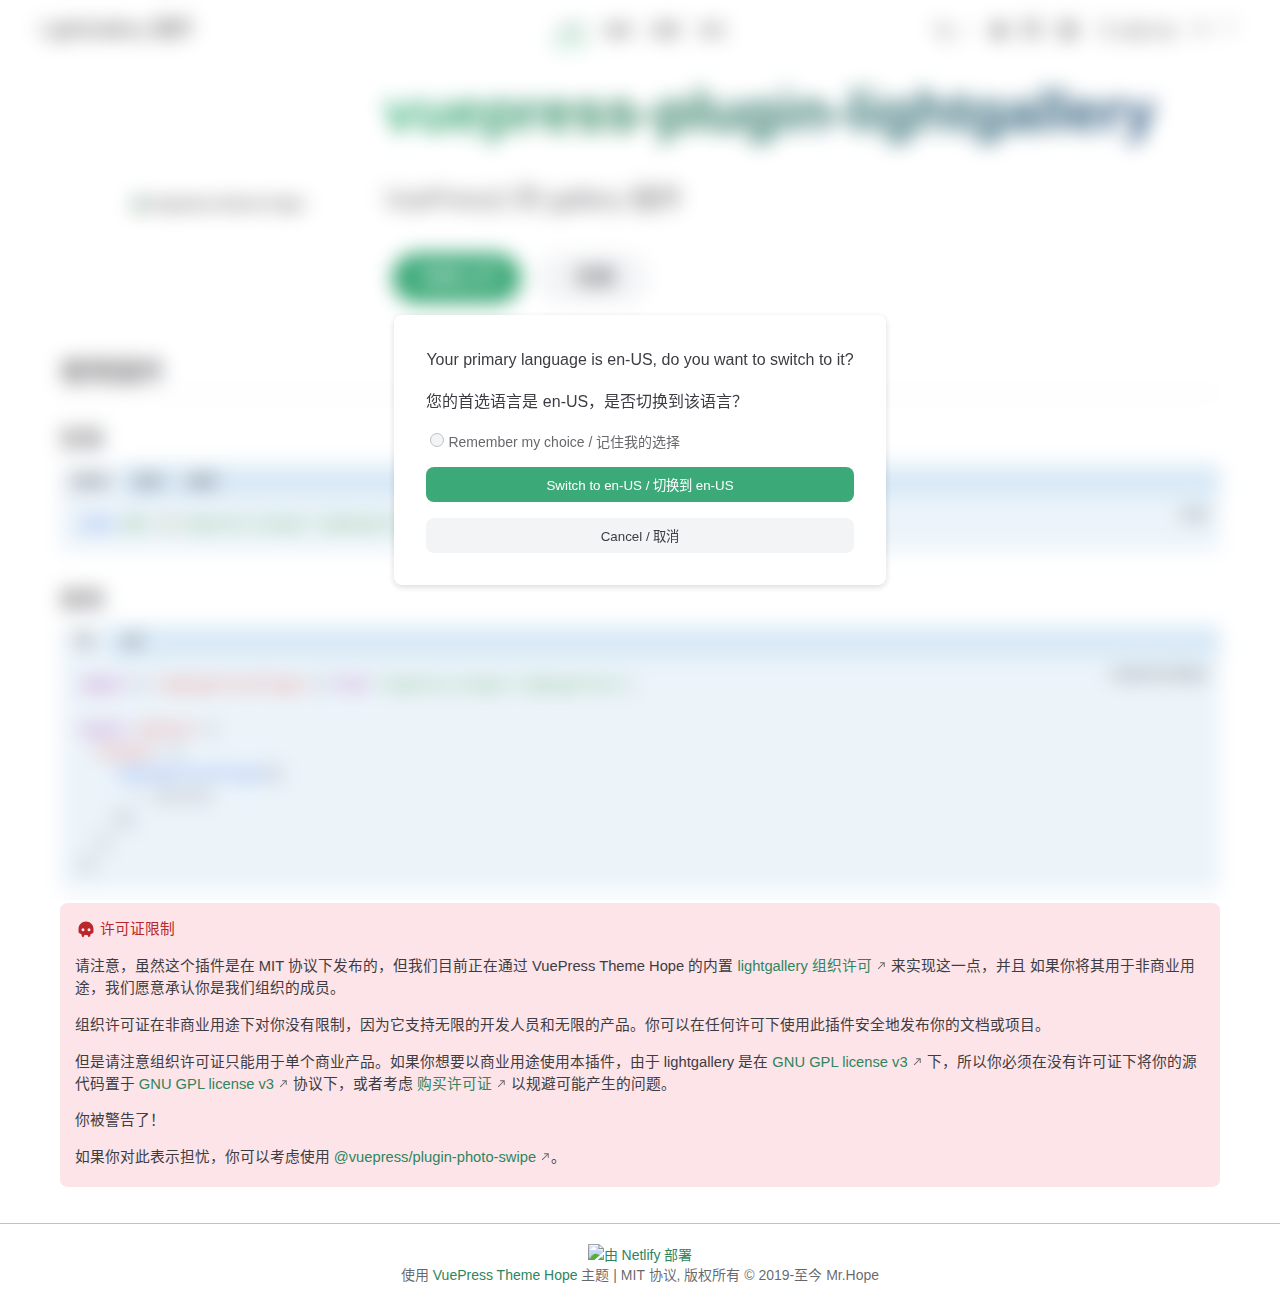
==== commit 36a0927f: "Deploying to netlify from @ vuepress-theme-hope/vuepress-theme-hope@0aaedd91f4182e6c37f6f524d957f0d2" ====
--- a/zh/index.html
+++ b/zh/index.html
@@ -3,20 +3,20 @@
   <head>
     <meta charset="utf-8" />
     <meta name="viewport" content="width=device-width,initial-scale=1" />
-    <meta name="generator" content="VuePress 2.0.0-beta.67" />
-    <meta name="theme" content="VuePress Theme Hope" />
-    <link rel="alternate" hreflang="en-us" href="https://plugin-lightgallery.vuejs.press/"><meta property="og:url" content="https://plugin-lightgallery.vuejs.press/zh/"><meta property="og:site_name" content="LightGallery 插件"><meta property="og:title" content="主页"><meta property="og:description" content="使用插件 安装 tab pnpm tab yarn tab npm 使用 tab TS tab JS ::: danger 许可证限制 请注意，虽然这个插件是在 MIT 协议下发布的，但我们目前正在通过 VuePress Theme Hope 的内置 lightgallery 组织许可 (https://www.lightgalleryjs.com/l..."><meta property="og:type" content="website"><meta property="og:locale" content="zh-CN"><meta property="og:locale:alternate" content="en-US"><meta property="og:updated_time" content="2023-06-02T06:12:53.000Z"><meta property="article:author" content="Mr.Hope"><meta property="article:modified_time" content="2023-06-02T06:12:53.000Z"><script type="application/ld+json">{"@context":"https://schema.org","@type":"WebPage","name":"主页","description":"使用插件 安装 tab pnpm tab yarn tab npm 使用 tab TS tab JS ::: danger 许可证限制 请注意，虽然这个插件是在 MIT 协议下发布的，但我们目前正在通过 VuePress Theme Hope 的内置 lightgallery 组织许可 (https://www.lightgalleryjs.com/l..."}</script><link rel="icon" href="https://theme-hope-assets.vuejs.press/icon/chrome-mask-512.png" type="image/png" sizes="512x512"><link rel="icon" href="https://theme-hope-assets.vuejs.press/icon/chrome-mask-192.png" type="image/png" sizes="512x512"><link rel="icon" href="https://theme-hope-assets.vuejs.press/icon/chrome-512.png" type="image/png" sizes="192x192"><link rel="icon" href="https://theme-hope-assets.vuejs.press/icon/chrome-192.png" type="image/png" sizes="192x192"><meta name="theme-color" content="#46bd87"><link rel="apple-touch-icon" href="https://theme-hope-assets.vuejs.press/icon/apple-icon-152.png"><meta name="apple-mobile-web-app-status-bar-style" content="black"><link rel="icon" href="/favicon.ico"><title>主页 | LightGallery 插件</title><meta name="description" content="使用插件 安装 tab pnpm tab yarn tab npm 使用 tab TS tab JS ::: danger 许可证限制 请注意，虽然这个插件是在 MIT 协议下发布的，但我们目前正在通过 VuePress Theme Hope 的内置 lightgallery 组织许可 (https://www.lightgalleryjs.com/l...">
+    <meta name="generator" content="VuePress 2.0.0-rc.18" />
+    <meta name="theme" content="VuePress Theme Hope 2.0.0-rc.59" />
     <style>
-      html {
-        background: #fff;
+      :root {
+        --vp-c-bg: #fff;
       }
 
-      html[data-theme="dark"] {
-        background: #1d1e1f;
+      [data-theme="dark"] {
+        --vp-c-bg: #1b1b1f;
       }
 
+      html,
       body {
-        background: var(--bg-color);
+        background: var(--vp-c-bg);
       }
     </style>
     <script>
@@ -29,40 +29,35 @@
         document.documentElement.setAttribute("data-theme", "dark");
       }
     </script>
-    <link rel="preload" href="/assets/style-efdbfdb0.css" as="style"><link rel="stylesheet" href="/assets/style-efdbfdb0.css">
-    <link rel="prefetch" href="/assets/index.html-719a165f.js" as="script"><link rel="prefetch" href="/assets/config.html-1ea80a92.js" as="script"><link rel="prefetch" href="/assets/demo.html-8789b1dd.js" as="script"><link rel="prefetch" href="/assets/guide.html-550f7980.js" as="script"><link rel="prefetch" href="/assets/config.html-be3bb893.js" as="script"><link rel="prefetch" href="/assets/demo.html-f685318c.js" as="script"><link rel="prefetch" href="/assets/guide.html-d4a69c8c.js" as="script"><link rel="prefetch" href="/assets/404.html-c678bd3b.js" as="script"><link rel="prefetch" href="/assets/index.html-c5be66ce.js" as="script"><link rel="prefetch" href="/assets/config.html-fb51f9c2.js" as="script"><link rel="prefetch" href="/assets/demo.html-5dabf62c.js" as="script"><link rel="prefetch" href="/assets/guide.html-ba9010c4.js" as="script"><link rel="prefetch" href="/assets/config.html-5d1cc0cf.js" as="script"><link rel="prefetch" href="/assets/demo.html-dd2c5597.js" as="script"><link rel="prefetch" href="/assets/guide.html-fd2debb2.js" as="script"><link rel="prefetch" href="/assets/404.html-99a501c4.js" as="script"><link rel="prefetch" href="/assets/giscus-0b7adcf8.js" as="script"><link rel="prefetch" href="/assets/three.module-f9bb718c.js" as="script"><link rel="prefetch" href="/assets/OrbitControls-33dfd477.js" as="script"><link rel="prefetch" href="/assets/STLLoader-68a4a6ae.js" as="script"><link rel="prefetch" href="/assets/style-e9220a04.js" as="script"><link rel="prefetch" href="/assets/docsearch-1d421ddb.js" as="script"><link rel="prefetch" href="/assets/index-82585c84.js" as="script"><link rel="prefetch" href="/assets/lg-pager.es5-e9f51090.js" as="script"><link rel="prefetch" href="/assets/lg-share.es5-788b4f78.js" as="script"><link rel="prefetch" href="/assets/lg-zoom.es5-f092e8ce.js" as="script">
+    <link rel="alternate" hreflang="en-us" href="https://plugin-lightgallery.vuejs.press/"><meta property="og:url" content="https://plugin-lightgallery.vuejs.press/zh/"><meta property="og:site_name" content="LightGallery 插件"><meta property="og:title" content="主页"><meta property="og:description" content="使用插件 安装 使用 许可证限制 请注意，虽然这个插件是在 MIT 协议下发布的，但我们目前正在通过 VuePress Theme Hope 的内置 lightgallery 组织许可 来实现这一点，并且 如果你将其用于非商业用途，我们愿意承认你是我们组织的成员。 组织许可证在非商业用途下对你没有限制，因为它支持无限的开发人员和无限的产品。你可以在任何..."><meta property="og:type" content="website"><meta property="og:locale" content="zh-CN"><meta property="og:locale:alternate" content="en-US"><meta property="og:updated_time" content="2024-05-30T13:40:11.000Z"><meta property="article:modified_time" content="2024-05-30T13:40:11.000Z"><script type="application/ld+json">{"@context":"https://schema.org","@type":"WebPage","name":"主页","description":"使用插件 安装 使用 许可证限制 请注意，虽然这个插件是在 MIT 协议下发布的，但我们目前正在通过 VuePress Theme Hope 的内置 lightgallery 组织许可 来实现这一点，并且 如果你将其用于非商业用途，我们愿意承认你是我们组织的成员。 组织许可证在非商业用途下对你没有限制，因为它支持无限的开发人员和无限的产品。你可以在任何..."}</script><link rel="icon" href="https://theme-hope-assets.vuejs.press/icon/chrome-mask-512.png" type="image/png" sizes="512x512"><link rel="icon" href="https://theme-hope-assets.vuejs.press/icon/chrome-mask-192.png" type="image/png" sizes="512x512"><link rel="icon" href="https://theme-hope-assets.vuejs.press/icon/chrome-512.png" type="image/png" sizes="192x192"><link rel="icon" href="https://theme-hope-assets.vuejs.press/icon/chrome-192.png" type="image/png" sizes="192x192"><meta name="theme-color" content="#46bd87"><link rel="apple-touch-icon" href="https://theme-hope-assets.vuejs.press/icon/apple-icon-152.png"><meta name="apple-mobile-web-app-status-bar-style" content="black"><link rel="icon" href="/favicon.ico"><title>主页 | LightGallery 插件</title><meta name="description" content="使用插件 安装 使用 许可证限制 请注意，虽然这个插件是在 MIT 协议下发布的，但我们目前正在通过 VuePress Theme Hope 的内置 lightgallery 组织许可 来实现这一点，并且 如果你将其用于非商业用途，我们愿意承认你是我们组织的成员。 组织许可证在非商业用途下对你没有限制，因为它支持无限的开发人员和无限的产品。你可以在任何...">
+    <link rel="preload" href="/assets/style-D8c-Kh93.css" as="style"><link rel="stylesheet" href="/assets/style-D8c-Kh93.css">
+    
+    
   </head>
   <body>
-    <div id="app"><!--[--><!--[--><!--[--><span tabindex="-1"></span><a href="#main-content" class="vp-skip-link sr-only">跳至主要內容</a><!--]--><!--[--><div class="theme-container no-sidebar"><!--[--><header id="navbar" class="vp-navbar"><div class="vp-navbar-start"><button type="button" class="vp-toggle-sidebar-button" title="Toggle Sidebar"><span class="icon"></span></button><!--[--><!----><!--]--><!--[--><a class="vp-link vp-brand vp-brand" href="/zh/"><img class="vp-nav-logo" src="/logo.svg" alt="LightGallery 插件"><!----><span class="vp-site-name hide-in-pad">LightGallery 插件</span></a><!--]--><!--[--><!----><!--]--></div><div class="vp-navbar-center"><!--[--><!----><!--]--><!--[--><nav class="vp-nav-links"><div class="nav-item hide-in-mobile"><a aria-label="主页" class="vp-link nav-link active nav-link active" href="/zh/"><span class="font-icon icon fa-fw fa-sm fas fa-home" style=""></span>主页<!----></a></div><div class="nav-item hide-in-mobile"><a aria-label="指南" class="vp-link nav-link nav-link" href="/zh/guide.html"><span class="font-icon icon fa-fw fa-sm fas fa-lightbulb" style=""></span>指南<!----></a></div><div class="nav-item hide-in-mobile"><a aria-label="配置" class="vp-link nav-link nav-link" href="/zh/config.html"><span class="font-icon icon fa-fw fa-sm fas fa-gears" style=""></span>配置<!----></a></div><div class="nav-item hide-in-mobile"><a aria-label="演示" class="vp-link nav-link nav-link" href="/zh/demo.html"><span class="font-icon icon fa-fw fa-sm fas fa-laptop-code" style=""></span>演示<!----></a></div></nav><!--]--><!--[--><!----><!--]--></div><div class="vp-navbar-end"><!--[--><!----><!--]--><!--[--><div class="nav-item"><div class="dropdown-wrapper i18n-dropdown"><button type="button" class="dropdown-title" aria-label="选择语言"><!--[--><svg xmlns="http://www.w3.org/2000/svg" class="icon i18n-icon" viewBox="0 0 1024 1024" fill="currentColor" aria-label="i18n icon" style="width:1rem;height:1rem;vertical-align:middle;"><path d="M379.392 460.8 494.08 575.488l-42.496 102.4L307.2 532.48 138.24 701.44l-71.68-72.704L234.496 460.8l-45.056-45.056c-27.136-27.136-51.2-66.56-66.56-108.544h112.64c7.68 14.336 16.896 27.136 26.112 35.84l45.568 46.08 45.056-45.056C382.976 312.32 409.6 247.808 409.6 204.8H0V102.4h256V0h102.4v102.4h256v102.4H512c0 70.144-37.888 161.28-87.04 210.944L378.88 460.8zM576 870.4 512 1024H409.6l256-614.4H768l256 614.4H921.6l-64-153.6H576zM618.496 768h196.608L716.8 532.48 618.496 768z"></path></svg><!--]--><span class="arrow"></span><ul class="nav-dropdown"><li class="dropdown-item"><a aria-label="English" class="vp-link nav-link nav-link" href="/"><!---->English<!----></a></li><li class="dropdown-item"><a aria-label="简体中文" class="vp-link nav-link active nav-link active" href="/zh/"><!---->简体中文<!----></a></li></ul></button></div></div><div class="nav-item vp-repo"><a class="vp-repo-link" href="https://github.com/vuepress-theme-hope/vuepress-theme-hope/tree/main/packages/lightgallery/" target="_blank" rel="noopener noreferrer" aria-label="GitHub"><svg xmlns="http://www.w3.org/2000/svg" class="icon github-icon" viewBox="0 0 1024 1024" fill="currentColor" aria-label="github icon" style="width:1.25rem;height:1.25rem;vertical-align:middle;"><path d="M511.957 21.333C241.024 21.333 21.333 240.981 21.333 512c0 216.832 140.544 400.725 335.574 465.664 24.49 4.395 32.256-10.07 32.256-23.083 0-11.69.256-44.245 0-85.205-136.448 29.61-164.736-64.64-164.736-64.64-22.315-56.704-54.4-71.765-54.4-71.765-44.587-30.464 3.285-29.824 3.285-29.824 49.195 3.413 75.179 50.517 75.179 50.517 43.776 75.008 114.816 53.333 142.762 40.79 4.523-31.66 17.152-53.377 31.19-65.537-108.971-12.458-223.488-54.485-223.488-242.602 0-53.547 19.114-97.323 50.517-131.67-5.035-12.33-21.93-62.293 4.779-129.834 0 0 41.258-13.184 134.912 50.346a469.803 469.803 0 0 1 122.88-16.554c41.642.213 83.626 5.632 122.88 16.554 93.653-63.488 134.784-50.346 134.784-50.346 26.752 67.541 9.898 117.504 4.864 129.834 31.402 34.347 50.474 78.123 50.474 131.67 0 188.586-114.73 230.016-224.042 242.09 17.578 15.232 33.578 44.672 33.578 90.454v135.85c0 13.142 7.936 27.606 32.854 22.87C862.25 912.597 1002.667 728.747 1002.667 512c0-271.019-219.648-490.667-490.71-490.667z"></path></svg></a></div><div class="nav-item vp-repo"><a class="vp-repo-link" href="https://t.me/vuepressthemehope" target="_blank" rel="noopener noreferrer" aria-label="telegram"><svg xmlns="http://www.w3.org/2000/svg" viewBox="0 0 496 512" style="width:1.25rem;height:1.25rem;vertical-align:middle"><path d="M248,8C111.033,8,0,119.033,0,256S111.033,504,248,504,496,392.967,496,256,384.967,8,248,8ZM362.952,176.66c-3.732,39.215-19.881,134.378-28.1,178.3-3.476,18.584-10.322,24.816-16.948,25.425-14.4,1.326-25.338-9.517-39.287-18.661-21.827-14.308-34.158-23.215-55.346-37.177-24.485-16.135-8.612-25,5.342-39.5,3.652-3.793,67.107-61.51,68.335-66.746.153-.655.3-3.1-1.154-4.384s-3.59-.849-5.135-.5q-3.283.746-104.608,69.142-14.845,10.194-26.894,9.934c-8.855-.191-25.888-5.006-38.551-9.123-15.531-5.048-27.875-7.717-26.8-16.291q.84-6.7,18.45-13.7,108.446-47.248,144.628-62.3c68.872-28.647,83.183-33.623,92.511-33.789,2.052-.034,6.639.474,9.61,2.885a10.452,10.452,0,0,1,3.53,6.716A43.765,43.765,0,0,1,362.952,176.66Z" fill="currentColor"/></svg></a></div><div class="nav-item hide-in-mobile"><button type="button" id="appearance-switch"><svg xmlns="http://www.w3.org/2000/svg" class="icon auto-icon" viewBox="0 0 1024 1024" fill="currentColor" aria-label="auto icon" style="display:block;"><path d="M512 992C246.92 992 32 777.08 32 512S246.92 32 512 32s480 214.92 480 480-214.92 480-480 480zm0-840c-198.78 0-360 161.22-360 360 0 198.84 161.22 360 360 360s360-161.16 360-360c0-198.78-161.22-360-360-360zm0 660V212c165.72 0 300 134.34 300 300 0 165.72-134.28 300-300 300z"></path></svg><svg xmlns="http://www.w3.org/2000/svg" class="icon dark-icon" viewBox="0 0 1024 1024" fill="currentColor" aria-label="dark icon" style="display:none;"><path d="M524.8 938.667h-4.267a439.893 439.893 0 0 1-313.173-134.4 446.293 446.293 0 0 1-11.093-597.334A432.213 432.213 0 0 1 366.933 90.027a42.667 42.667 0 0 1 45.227 9.386 42.667 42.667 0 0 1 10.24 42.667 358.4 358.4 0 0 0 82.773 375.893 361.387 361.387 0 0 0 376.747 82.774 42.667 42.667 0 0 1 54.187 55.04 433.493 433.493 0 0 1-99.84 154.88 438.613 438.613 0 0 1-311.467 128z"></path></svg><svg xmlns="http://www.w3.org/2000/svg" class="icon light-icon" viewBox="0 0 1024 1024" fill="currentColor" aria-label="light icon" style="display:none;"><path d="M952 552h-80a40 40 0 0 1 0-80h80a40 40 0 0 1 0 80zM801.88 280.08a41 41 0 0 1-57.96-57.96l57.96-58a41.04 41.04 0 0 1 58 58l-58 57.96zM512 752a240 240 0 1 1 0-480 240 240 0 0 1 0 480zm0-560a40 40 0 0 1-40-40V72a40 40 0 0 1 80 0v80a40 40 0 0 1-40 40zm-289.88 88.08-58-57.96a41.04 41.04 0 0 1 58-58l57.96 58a41 41 0 0 1-57.96 57.96zM192 512a40 40 0 0 1-40 40H72a40 40 0 0 1 0-80h80a40 40 0 0 1 40 40zm30.12 231.92a41 41 0 0 1 57.96 57.96l-57.96 58a41.04 41.04 0 0 1-58-58l58-57.96zM512 832a40 40 0 0 1 40 40v80a40 40 0 0 1-80 0v-80a40 40 0 0 1 40-40zm289.88-88.08 58 57.96a41.04 41.04 0 0 1-58 58l-57.96-58a41 41 0 0 1 57.96-57.96z"></path></svg></button></div><!--[--><div id="docsearch-container" style="display:none;"></div><div><button type="button" class="DocSearch DocSearch-Button" aria-label="搜索文档"><span class="DocSearch-Button-Container"><svg width="20" height="20" class="DocSearch-Search-Icon" viewBox="0 0 20 20"><path d="M14.386 14.386l4.0877 4.0877-4.0877-4.0877c-2.9418 2.9419-7.7115 2.9419-10.6533 0-2.9419-2.9418-2.9419-7.7115 0-10.6533 2.9418-2.9419 7.7115-2.9419 10.6533 0 2.9419 2.9418 2.9419 7.7115 0 10.6533z" stroke="currentColor" fill="none" fill-rule="evenodd" stroke-linecap="round" stroke-linejoin="round"></path></svg><span class="DocSearch-Button-Placeholder">搜索文档</span></span><span class="DocSearch-Button-Keys"><kbd class="DocSearch-Button-Key"><svg width="15" height="15" class="DocSearch-Control-Key-Icon"><path d="M4.505 4.496h2M5.505 5.496v5M8.216 4.496l.055 5.993M10 7.5c.333.333.5.667.5 1v2M12.326 4.5v5.996M8.384 4.496c1.674 0 2.116 0 2.116 1.5s-.442 1.5-2.116 1.5M3.205 9.303c-.09.448-.277 1.21-1.241 1.203C1 10.5.5 9.513.5 8V7c0-1.57.5-2.5 1.464-2.494.964.006 1.134.598 1.24 1.342M12.553 10.5h1.953" stroke-width="1.2" stroke="currentColor" fill="none" stroke-linecap="square"></path></svg></kbd><kbd class="DocSearch-Button-Key">K</kbd></span></button></div><!--]--><!--]--><!--[--><!----><!--]--><button type="button" class="vp-toggle-navbar-button" aria-label="Toggle Navbar" aria-expanded="false" aria-controls="nav-screen"><span><span class="vp-top"></span><span class="vp-middle"></span><span class="vp-bottom"></span></span></button></div></header><!----><!--]--><!----><div class="toggle-sidebar-wrapper"><span class="arrow start"></span></div><aside id="sidebar" class="vp-sidebar"><!--[--><!----><!--]--><ul class="vp-sidebar-links"></ul><!--[--><!----><!--]--></aside><!--[--><main id="main-content" class="vp-project-home" aria-labelledby="main-title"><!----><header class="vp-hero-info-wrapper"><!--[--><!----><!----><!--]--><div class="vp-hero-info"><!--[--><!--[--><img class="vp-hero-image" src="/logo.svg" alt="vuepress-theme-hope"><canvas id="hero-logo" style="display:none;opacity:0;"></canvas><!--]--><!--]--><div class="vp-hero-infos"><h1 id="main-title">vuepress-plugin-lightgallery</h1><p class="vp-description">VuePress2 的 gallery 插件</p><p class="vp-actions"><a aria-label="快速上手 💡" class="vp-link nav-link vp-action primary nav-link vp-action primary" href="/./guide.html"><!---->快速上手 💡<!----></a><a aria-label="配置 🛠" class="vp-link nav-link vp-action default nav-link vp-action default" href="/./config.html"><!---->配置 🛠<!----></a></p></div></div></header><!----><!----><div class="theme-hope-content"><h2 id="使用插件" tabindex="-1"><a class="header-anchor" href="#使用插件" aria-hidden="true">#</a> 使用插件</h2><h3 id="安装" tabindex="-1"><a class="header-anchor" href="#安装" aria-hidden="true">#</a> 安装</h3><div class="vp-code-tabs"><div class="vp-code-tabs-nav" role="tablist"><button type="button" class="vp-code-tab-nav active" role="tab" aria-controls="codetab-6-0" aria-selected="true">pnpm</button><button type="button" class="vp-code-tab-nav" role="tab" aria-controls="codetab-6-1" aria-selected="false">yarn</button><button type="button" class="vp-code-tab-nav" role="tab" aria-controls="codetab-6-2" aria-selected="false">npm</button></div><!--[--><div class="vp-code-tab active" id="codetab-6-0" role="tabpanel" aria-expanded="true"><div class="vp-code-tab-title">pnpm</div><!--[--><div class="language-bash" data-ext="sh"><pre class="language-bash"><code><span class="token function">pnpm</span> <span class="token function">add</span> <span class="token parameter variable">-D</span> vuepress-plugin-lightgallery
-</code></pre></div><!--]--></div><div class="vp-code-tab" id="codetab-6-1" role="tabpanel" aria-expanded="false"><div class="vp-code-tab-title">yarn</div><!--[--><div class="language-bash" data-ext="sh"><pre class="language-bash"><code><span class="token function">yarn</span> <span class="token function">add</span> <span class="token parameter variable">-D</span> vuepress-plugin-lightgallery
-</code></pre></div><!--]--></div><div class="vp-code-tab" id="codetab-6-2" role="tabpanel" aria-expanded="false"><div class="vp-code-tab-title">npm</div><!--[--><div class="language-bash" data-ext="sh"><pre class="language-bash"><code><span class="token function">npm</span> i <span class="token parameter variable">-D</span> vuepress-plugin-lightgallery
-</code></pre></div><!--]--></div><!--]--></div><h3 id="使用" tabindex="-1"><a class="header-anchor" href="#使用" aria-hidden="true">#</a> 使用</h3><div class="vp-code-tabs"><div class="vp-code-tabs-nav" role="tablist"><button type="button" class="vp-code-tab-nav active" role="tab" aria-controls="codetab-20-0" aria-selected="true">TS</button><button type="button" class="vp-code-tab-nav" role="tab" aria-controls="codetab-20-1" aria-selected="false">JS</button></div><!--[--><div class="vp-code-tab active" id="codetab-20-0" role="tabpanel" aria-expanded="true"><div class="vp-code-tab-title">TS</div><!--[--><div class="language-typescript line-numbers-mode" data-ext="ts"><pre class="language-typescript"><code><span class="token comment">// .vuepress/config.ts</span>
-<span class="token keyword">import</span> <span class="token punctuation">{</span> lightgalleryPlugin <span class="token punctuation">}</span> <span class="token keyword">from</span> <span class="token string">&quot;vuepress-plugin-lightgallery&quot;</span><span class="token punctuation">;</span>
-
-<span class="token keyword">export</span> <span class="token keyword">default</span> <span class="token punctuation">{</span>
-  plugins<span class="token operator">:</span> <span class="token punctuation">[</span>
-    <span class="token function">lightgalleryPlugin</span><span class="token punctuation">(</span><span class="token punctuation">{</span>
-      <span class="token comment">// 插件选项</span>
-    <span class="token punctuation">}</span><span class="token punctuation">)</span><span class="token punctuation">,</span>
-  <span class="token punctuation">]</span><span class="token punctuation">,</span>
-<span class="token punctuation">}</span><span class="token punctuation">;</span>
-</code></pre><div class="line-numbers" aria-hidden="true"><div class="line-number"></div><div class="line-number"></div><div class="line-number"></div><div class="line-number"></div><div class="line-number"></div><div class="line-number"></div><div class="line-number"></div><div class="line-number"></div><div class="line-number"></div><div class="line-number"></div></div></div><!--]--></div><div class="vp-code-tab" id="codetab-20-1" role="tabpanel" aria-expanded="false"><div class="vp-code-tab-title">JS</div><!--[--><div class="language-javascript line-numbers-mode" data-ext="js"><pre class="language-javascript"><code><span class="token comment">// .vuepress/config.js</span>
-<span class="token keyword">import</span> <span class="token punctuation">{</span> lightgalleryPlugin <span class="token punctuation">}</span> <span class="token keyword">from</span> <span class="token string">&quot;vuepress-plugin-lightgallery&quot;</span><span class="token punctuation">;</span>
-
-<span class="token keyword">export</span> <span class="token keyword">default</span> <span class="token punctuation">{</span>
-  <span class="token literal-property property">plugins</span><span class="token operator">:</span> <span class="token punctuation">[</span>
-    <span class="token function">lightgalleryPlugin</span><span class="token punctuation">(</span><span class="token punctuation">{</span>
-      <span class="token comment">// 插件选项</span>
-    <span class="token punctuation">}</span><span class="token punctuation">)</span><span class="token punctuation">,</span>
-  <span class="token punctuation">]</span><span class="token punctuation">,</span>
-<span class="token punctuation">}</span><span class="token punctuation">;</span>
-</code></pre><div class="line-numbers" aria-hidden="true"><div class="line-number"></div><div class="line-number"></div><div class="line-number"></div><div class="line-number"></div><div class="line-number"></div><div class="line-number"></div><div class="line-number"></div><div class="line-number"></div><div class="line-number"></div><div class="line-number"></div></div></div><!--]--></div><!--]--></div><div class="hint-container danger"><p class="hint-container-title">许可证限制</p><p>请注意，虽然这个插件是在 MIT 协议下发布的，但我们目前正在通过 VuePress Theme Hope 的内置 <a href="https://www.lightgalleryjs.com/license/" target="_blank" rel="noopener noreferrer">lightgallery 组织许可<span><svg class="external-link-icon" xmlns="http://www.w3.org/2000/svg" aria-hidden="true" focusable="false" x="0px" y="0px" viewBox="0 0 100 100" width="15" height="15"><path fill="currentColor" d="M18.8,85.1h56l0,0c2.2,0,4-1.8,4-4v-32h-8v28h-48v-48h28v-8h-32l0,0c-2.2,0-4,1.8-4,4v56C14.8,83.3,16.6,85.1,18.8,85.1z"></path><polygon fill="currentColor" points="45.7,48.7 51.3,54.3 77.2,28.5 77.2,37.2 85.2,37.2 85.2,14.9 62.8,14.9 62.8,22.9 71.5,22.9"></polygon></svg><span class="external-link-icon-sr-only">open in new window</span></span></a> 来实现这一点，并且 如果你将其用于非商业用途，我们愿意承认你是我们组织的成员。</p><p>组织许可证在非商业用途下对你没有限制，因为它支持无限的开发人员和无限的产品。你可以在任何许可下使用此插件安全地发布你的文档或项目。</p><p>但是请注意组织许可证只能用于单个商业产品。如果你想要以商业用途使用本插件，由于 lightgallery 是在 <a href="https://www.gnu.org/licenses/gpl-3.0.html" target="_blank" rel="noopener noreferrer">GNU GPL license v3<span><svg class="external-link-icon" xmlns="http://www.w3.org/2000/svg" aria-hidden="true" focusable="false" x="0px" y="0px" viewBox="0 0 100 100" width="15" height="15"><path fill="currentColor" d="M18.8,85.1h56l0,0c2.2,0,4-1.8,4-4v-32h-8v28h-48v-48h28v-8h-32l0,0c-2.2,0-4,1.8-4,4v56C14.8,83.3,16.6,85.1,18.8,85.1z"></path><polygon fill="currentColor" points="45.7,48.7 51.3,54.3 77.2,28.5 77.2,37.2 85.2,37.2 85.2,14.9 62.8,14.9 62.8,22.9 71.5,22.9"></polygon></svg><span class="external-link-icon-sr-only">open in new window</span></span></a> 下，所以你必须在没有许可证下将你的源代码置于 <a href="https://www.gnu.org/licenses/gpl-3.0.html" target="_blank" rel="noopener noreferrer">GNU GPL license v3<span><svg class="external-link-icon" xmlns="http://www.w3.org/2000/svg" aria-hidden="true" focusable="false" x="0px" y="0px" viewBox="0 0 100 100" width="15" height="15"><path fill="currentColor" d="M18.8,85.1h56l0,0c2.2,0,4-1.8,4-4v-32h-8v28h-48v-48h28v-8h-32l0,0c-2.2,0-4,1.8-4,4v56C14.8,83.3,16.6,85.1,18.8,85.1z"></path><polygon fill="currentColor" points="45.7,48.7 51.3,54.3 77.2,28.5 77.2,37.2 85.2,37.2 85.2,14.9 62.8,14.9 62.8,22.9 71.5,22.9"></polygon></svg><span class="external-link-icon-sr-only">open in new window</span></span></a> 协议下，或者考虑 <a href="https://www.lightgalleryjs.com/license/" target="_blank" rel="noopener noreferrer">购买许可证<span><svg class="external-link-icon" xmlns="http://www.w3.org/2000/svg" aria-hidden="true" focusable="false" x="0px" y="0px" viewBox="0 0 100 100" width="15" height="15"><path fill="currentColor" d="M18.8,85.1h56l0,0c2.2,0,4-1.8,4-4v-32h-8v28h-48v-48h28v-8h-32l0,0c-2.2,0-4,1.8-4,4v56C14.8,83.3,16.6,85.1,18.8,85.1z"></path><polygon fill="currentColor" points="45.7,48.7 51.3,54.3 77.2,28.5 77.2,37.2 85.2,37.2 85.2,14.9 62.8,14.9 62.8,22.9 71.5,22.9"></polygon></svg><span class="external-link-icon-sr-only">open in new window</span></span></a> 以规避可能产生的问题。</p><p>你被警告了！</p><p>如果你对此表示担忧，你可以考虑使用 <a href="https://plugin-photo-swipe.vuejs.press/zh/" target="_blank">vuepress-plugin-photo-swipe</a>。</p></div></div><!----></main><!--]--><footer class="vp-footer-wrapper"><div class="vp-footer"><a href="https://www.netlify.com" target="_blank">
+    <div id="app"><!--[--><!--[--><!--[--><span tabindex="-1"></span><a href="#main-content" class="vp-skip-link sr-only">跳至主要內容</a><!--]--><!--[--><div class="theme-container no-sidebar external-link-icon" vp-container><!--[--><header id="navbar" class="vp-navbar" vp-navbar><div class="vp-navbar-start"><button type="button" class="vp-toggle-sidebar-button" title="Toggle Sidebar"><span class="icon"></span></button><!----><!--[--><a class="route-link vp-brand" href="/zh/" aria-label="带我回家"><img class="vp-nav-logo" src="https://theme-hope-assets.vuejs.press/logo.svg" alt><!----><span class="vp-site-name hide-in-pad">LightGallery 插件</span></a><!--]--><!----></div><div class="vp-navbar-center"><!----><!--[--><nav class="vp-nav-links"><div class="vp-nav-item hide-in-mobile"><a class="route-link route-link-active auto-link" href="/zh/" aria-label="主页"><!--[--><span class="font-icon icon fa-fw fa-sm fas fa-home" style=""></span><!--]-->主页<!----></a></div><div class="vp-nav-item hide-in-mobile"><a class="route-link auto-link" href="/zh/guide.html" aria-label="指南"><!--[--><span class="font-icon icon fa-fw fa-sm fas fa-lightbulb" style=""></span><!--]-->指南<!----></a></div><div class="vp-nav-item hide-in-mobile"><a class="route-link auto-link" href="/zh/config.html" aria-label="配置"><!--[--><span class="font-icon icon fa-fw fa-sm fas fa-gears" style=""></span><!--]-->配置<!----></a></div><div class="vp-nav-item hide-in-mobile"><a class="route-link auto-link" href="/zh/demo.html" aria-label="演示"><!--[--><span class="font-icon icon fa-fw fa-sm fas fa-laptop-code" style=""></span><!--]-->演示<!----></a></div></nav><!--]--><!----></div><div class="vp-navbar-end"><!----><!--[--><div class="vp-nav-item"><div class="vp-dropdown-wrapper"><button type="button" class="vp-dropdown-title" aria-label="选择语言"><!--[--><svg xmlns="http://www.w3.org/2000/svg" class="icon i18n-icon" viewBox="0 0 1024 1024" fill="currentColor" aria-label="i18n icon" name="i18n" style="width:1rem;height:1rem;vertical-align:middle;"><path d="M379.392 460.8 494.08 575.488l-42.496 102.4L307.2 532.48 138.24 701.44l-71.68-72.704L234.496 460.8l-45.056-45.056c-27.136-27.136-51.2-66.56-66.56-108.544h112.64c7.68 14.336 16.896 27.136 26.112 35.84l45.568 46.08 45.056-45.056C382.976 312.32 409.6 247.808 409.6 204.8H0V102.4h256V0h102.4v102.4h256v102.4H512c0 70.144-37.888 161.28-87.04 210.944L378.88 460.8zM576 870.4 512 1024H409.6l256-614.4H768l256 614.4H921.6l-64-153.6H576zM618.496 768h196.608L716.8 532.48 618.496 768z"></path></svg><!--]--><span class="arrow"></span><ul class="vp-dropdown"><li class="vp-dropdown-item"><a class="route-link auto-link" href="/" aria-label="English"><!---->English<!----></a></li><li class="vp-dropdown-item"><a class="route-link route-link-active auto-link" href="/zh/" aria-label="简体中文"><!---->简体中文<!----></a></li></ul></button></div></div><div class="vp-nav-item vp-action"><a class="vp-action-link" href="https://jq.qq.com/?_wv=1027&amp;k=rATJyxGK" target="_blank" rel="noopener noreferrer" aria-label="telegram"><svg xmlns="http://www.w3.org/2000/svg" viewBox="0 0 1024 1024" style="width:1.25rem;height:1.25rem;vertical-align:middle"><path d="M824.8 613.2c-16-51.4-34.4-94.6-62.7-165.3C766.5 262.2 689.3 112 511.5 112 331.7 112 256.2 265.2 261 447.9c-28.4 70.8-46.7 113.7-62.7 165.3-34 109.5-23 154.8-14.6 155.8 18 2.2 70.1-82.4 70.1-82.4 0 49 25.2 112.9 79.8 159-26.4 8.1-85.7 29.9-71.6 53.8 11.4 19.3 196.2 12.3 249.5 6.3 53.3 6 238.1 13 249.5-6.3 14.1-23.8-45.3-45.7-71.6-53.8 54.6-46.2 79.8-110.1 79.8-159 0 0 52.1 84.6 70.1 82.4 8.5-1.1 19.5-46.4-14.5-155.8z" fill="currentColor"/></svg></a></div><div class="vp-nav-item vp-action"><a class="vp-action-link" href="https://github.com/vuepress-theme-hope/vuepress-theme-hope/tree/main/packages/lightgallery/" target="_blank" rel="noopener noreferrer" aria-label="GitHub"><svg xmlns="http://www.w3.org/2000/svg" class="icon github-icon" viewBox="0 0 1024 1024" fill="currentColor" aria-label="github icon" name="github" style="width:1.25rem;height:1.25rem;vertical-align:middle;"><path d="M511.957 21.333C241.024 21.333 21.333 240.981 21.333 512c0 216.832 140.544 400.725 335.574 465.664 24.49 4.395 32.256-10.07 32.256-23.083 0-11.69.256-44.245 0-85.205-136.448 29.61-164.736-64.64-164.736-64.64-22.315-56.704-54.4-71.765-54.4-71.765-44.587-30.464 3.285-29.824 3.285-29.824 49.195 3.413 75.179 50.517 75.179 50.517 43.776 75.008 114.816 53.333 142.762 40.79 4.523-31.66 17.152-53.377 31.19-65.537-108.971-12.458-223.488-54.485-223.488-242.602 0-53.547 19.114-97.323 50.517-131.67-5.035-12.33-21.93-62.293 4.779-129.834 0 0 41.258-13.184 134.912 50.346a469.803 469.803 0 0 1 122.88-16.554c41.642.213 83.626 5.632 122.88 16.554 93.653-63.488 134.784-50.346 134.784-50.346 26.752 67.541 9.898 117.504 4.864 129.834 31.402 34.347 50.474 78.123 50.474 131.67 0 188.586-114.73 230.016-224.042 242.09 17.578 15.232 33.578 44.672 33.578 90.454v135.85c0 13.142 7.936 27.606 32.854 22.87C862.25 912.597 1002.667 728.747 1002.667 512c0-271.019-219.648-490.667-490.71-490.667z"></path></svg></a></div><div class="vp-nav-item hide-in-mobile"><button type="button" class="vp-color-mode-switch" id="color-mode-switch"><svg xmlns="http://www.w3.org/2000/svg" class="icon auto-icon" viewBox="0 0 1024 1024" fill="currentColor" aria-label="auto icon" name="auto" style="display:block;"><path d="M512 992C246.92 992 32 777.08 32 512S246.92 32 512 32s480 214.92 480 480-214.92 480-480 480zm0-840c-198.78 0-360 161.22-360 360 0 198.84 161.22 360 360 360s360-161.16 360-360c0-198.78-161.22-360-360-360zm0 660V212c165.72 0 300 134.34 300 300 0 165.72-134.28 300-300 300z"></path></svg><svg xmlns="http://www.w3.org/2000/svg" class="icon dark-icon" viewBox="0 0 1024 1024" fill="currentColor" aria-label="dark icon" name="dark" style="display:none;"><path d="M524.8 938.667h-4.267a439.893 439.893 0 0 1-313.173-134.4 446.293 446.293 0 0 1-11.093-597.334A432.213 432.213 0 0 1 366.933 90.027a42.667 42.667 0 0 1 45.227 9.386 42.667 42.667 0 0 1 10.24 42.667 358.4 358.4 0 0 0 82.773 375.893 361.387 361.387 0 0 0 376.747 82.774 42.667 42.667 0 0 1 54.187 55.04 433.493 433.493 0 0 1-99.84 154.88 438.613 438.613 0 0 1-311.467 128z"></path></svg><svg xmlns="http://www.w3.org/2000/svg" class="icon light-icon" viewBox="0 0 1024 1024" fill="currentColor" aria-label="light icon" name="light" style="display:none;"><path d="M952 552h-80a40 40 0 0 1 0-80h80a40 40 0 0 1 0 80zM801.88 280.08a41 41 0 0 1-57.96-57.96l57.96-58a41.04 41.04 0 0 1 58 58l-58 57.96zM512 752a240 240 0 1 1 0-480 240 240 0 0 1 0 480zm0-560a40 40 0 0 1-40-40V72a40 40 0 0 1 80 0v80a40 40 0 0 1-40 40zm-289.88 88.08-58-57.96a41.04 41.04 0 0 1 58-58l57.96 58a41 41 0 0 1-57.96 57.96zM192 512a40 40 0 0 1-40 40H72a40 40 0 0 1 0-80h80a40 40 0 0 1 40 40zm30.12 231.92a41 41 0 0 1 57.96 57.96l-57.96 58a41.04 41.04 0 0 1-58-58l58-57.96zM512 832a40 40 0 0 1 40 40v80a40 40 0 0 1-80 0v-80a40 40 0 0 1 40-40zm289.88-88.08 58 57.96a41.04 41.04 0 0 1-58 58l-57.96-58a41 41 0 0 1 57.96-57.96z"></path></svg></button></div><!--[--><div id="docsearch-container" style="display:none;"></div><div><button type="button" class="DocSearch DocSearch-Button" aria-label="搜索文档"><span class="DocSearch-Button-Container"><svg width="20" height="20" class="DocSearch-Search-Icon" viewBox="0 0 20 20"><path d="M14.386 14.386l4.0877 4.0877-4.0877-4.0877c-2.9418 2.9419-7.7115 2.9419-10.6533 0-2.9419-2.9418-2.9419-7.7115 0-10.6533 2.9418-2.9419 7.7115-2.9419 10.6533 0 2.9419 2.9418 2.9419 7.7115 0 10.6533z" stroke="currentColor" fill="none" fill-rule="evenodd" stroke-linecap="round" stroke-linejoin="round"></path></svg><span class="DocSearch-Button-Placeholder">搜索文档</span></span><span class="DocSearch-Button-Keys"><kbd class="DocSearch-Button-Key"><svg width="15" height="15" class="DocSearch-Control-Key-Icon"><path d="M4.505 4.496h2M5.505 5.496v5M8.216 4.496l.055 5.993M10 7.5c.333.333.5.667.5 1v2M12.326 4.5v5.996M8.384 4.496c1.674 0 2.116 0 2.116 1.5s-.442 1.5-2.116 1.5M3.205 9.303c-.09.448-.277 1.21-1.241 1.203C1 10.5.5 9.513.5 8V7c0-1.57.5-2.5 1.464-2.494.964.006 1.134.598 1.24 1.342M12.553 10.5h1.953" stroke-width="1.2" stroke="currentColor" fill="none" stroke-linecap="square"></path></svg></kbd><kbd class="DocSearch-Button-Key">K</kbd></span></button></div><!--]--><!--]--><!----><button type="button" class="vp-toggle-navbar-button" aria-label="Toggle Navbar" aria-expanded="false" aria-controls="nav-screen"><span><span class="vp-top"></span><span class="vp-middle"></span><span class="vp-bottom"></span></span></button></div></header><!----><!--]--><!----><div class="toggle-sidebar-wrapper"><span class="arrow start"></span></div><aside id="sidebar" class="vp-sidebar" vp-sidebar><!----><ul class="vp-sidebar-links"></ul><!----></aside><!--[--><main id="main-content" class="vp-page vp-project-home" aria-labelledby="main-title"><!----><header class="vp-hero-info-wrapper"><!--[--><!----><!----><!--]--><div class="vp-hero-info"><!--[--><!--[--><img class="vp-hero-image" src="https://theme-hope-assets.vuejs.press/logo.svg" alt="vuepress-theme-hope"><canvas id="hero-logo" style="display:none;opacity:0;"></canvas><!--]--><!--]--><div class="vp-hero-infos"><h1 id="main-title" class="vp-hero-title">vuepress-plugin-lightgallery</h1><p id="main-description">VuePress2 的 gallery 插件</p><p class="vp-hero-actions"><a class="route-link auto-link vp-hero-action primary no-external-link-icon" href="/zh/guide.html" aria-label="快速上手"><!--[--><span class="font-icon icon fa-fw fa-sm fas fa-lightbulb" style=""></span><!--]-->快速上手<!----></a><a class="route-link auto-link vp-hero-action default no-external-link-icon" href="/zh/config.html" aria-label="配置"><!--[--><span class="font-icon icon fa-fw fa-sm fas fa-tools" style=""></span><!--]-->配置<!----></a></p></div></div></header><!----><!----><div class="theme-hope-content" vp-content><h2 id="使用插件" tabindex="-1"><a class="header-anchor" href="#使用插件"><span>使用插件</span></a></h2><h3 id="安装" tabindex="-1"><a class="header-anchor" href="#安装"><span>安装</span></a></h3><div class="vp-code-tabs"><div class="vp-code-tabs-nav" role="tablist"><button type="button" class="vp-code-tab-nav active" role="tab" aria-controls="codetab-6-0" aria-selected="true">pnpm</button><button type="button" class="vp-code-tab-nav" role="tab" aria-controls="codetab-6-1" aria-selected="false">yarn</button><button type="button" class="vp-code-tab-nav" role="tab" aria-controls="codetab-6-2" aria-selected="false">npm</button></div><!--[--><div class="vp-code-tab active" id="codetab-6-0" role="tabpanel" aria-expanded="true"><div class="vp-code-tab-title">pnpm</div><!--[--><div class="language-bash" data-highlighter="shiki" data-ext="bash" data-title="bash" style="--shiki-light:#383A42;--shiki-dark:#abb2bf;--shiki-light-bg:#FAFAFA;--shiki-dark-bg:#282c34;"><pre class="shiki shiki-themes one-light one-dark-pro vp-code"><code><span class="line"><span style="--shiki-light:#4078F2;--shiki-dark:#61AFEF;">pnpm</span><span style="--shiki-light:#50A14F;--shiki-dark:#98C379;"> add</span><span style="--shiki-light:#986801;--shiki-dark:#D19A66;"> -D</span><span style="--shiki-light:#50A14F;--shiki-dark:#98C379;"> vuepress-plugin-lightgallery</span></span></code></pre></div><!--]--></div><div class="vp-code-tab" id="codetab-6-1" role="tabpanel" aria-expanded="false"><div class="vp-code-tab-title">yarn</div><!--[--><div class="language-bash" data-highlighter="shiki" data-ext="bash" data-title="bash" style="--shiki-light:#383A42;--shiki-dark:#abb2bf;--shiki-light-bg:#FAFAFA;--shiki-dark-bg:#282c34;"><pre class="shiki shiki-themes one-light one-dark-pro vp-code"><code><span class="line"><span style="--shiki-light:#4078F2;--shiki-dark:#61AFEF;">yarn</span><span style="--shiki-light:#50A14F;--shiki-dark:#98C379;"> add</span><span style="--shiki-light:#986801;--shiki-dark:#D19A66;"> -D</span><span style="--shiki-light:#50A14F;--shiki-dark:#98C379;"> vuepress-plugin-lightgallery</span></span></code></pre></div><!--]--></div><div class="vp-code-tab" id="codetab-6-2" role="tabpanel" aria-expanded="false"><div class="vp-code-tab-title">npm</div><!--[--><div class="language-bash" data-highlighter="shiki" data-ext="bash" data-title="bash" style="--shiki-light:#383A42;--shiki-dark:#abb2bf;--shiki-light-bg:#FAFAFA;--shiki-dark-bg:#282c34;"><pre class="shiki shiki-themes one-light one-dark-pro vp-code"><code><span class="line"><span style="--shiki-light:#4078F2;--shiki-dark:#61AFEF;">npm</span><span style="--shiki-light:#50A14F;--shiki-dark:#98C379;"> i</span><span style="--shiki-light:#986801;--shiki-dark:#D19A66;"> -D</span><span style="--shiki-light:#50A14F;--shiki-dark:#98C379;"> vuepress-plugin-lightgallery</span></span></code></pre></div><!--]--></div><!--]--></div><h3 id="使用" tabindex="-1"><a class="header-anchor" href="#使用"><span>使用</span></a></h3><div class="vp-code-tabs"><div class="vp-code-tabs-nav" role="tablist"><button type="button" class="vp-code-tab-nav active" role="tab" aria-controls="codetab-20-0" aria-selected="true">TS</button><button type="button" class="vp-code-tab-nav" role="tab" aria-controls="codetab-20-1" aria-selected="false">JS</button></div><!--[--><div class="vp-code-tab active" id="codetab-20-0" role="tabpanel" aria-expanded="true"><div class="vp-code-tab-title">TS</div><!--[--><div class="language-ts" data-highlighter="shiki" data-ext="ts" data-title=".vuepress/config.ts" style="--shiki-light:#383A42;--shiki-dark:#abb2bf;--shiki-light-bg:#FAFAFA;--shiki-dark-bg:#282c34;"><pre class="shiki shiki-themes one-light one-dark-pro vp-code"><code><span class="line"><span style="--shiki-light:#A626A4;--shiki-dark:#C678DD;">import</span><span style="--shiki-light:#383A42;--shiki-dark:#ABB2BF;"> { </span><span style="--shiki-light:#E45649;--shiki-dark:#E06C75;">lightgalleryPlugin</span><span style="--shiki-light:#383A42;--shiki-dark:#ABB2BF;"> } </span><span style="--shiki-light:#A626A4;--shiki-dark:#C678DD;">from</span><span style="--shiki-light:#50A14F;--shiki-dark:#98C379;"> &quot;vuepress-plugin-lightgallery&quot;</span><span style="--shiki-light:#383A42;--shiki-dark:#ABB2BF;">;</span></span>
+<span class="line"></span>
+<span class="line"><span style="--shiki-light:#A626A4;--shiki-dark:#C678DD;">export</span><span style="--shiki-light:#E45649;--shiki-dark:#C678DD;"> default</span><span style="--shiki-light:#383A42;--shiki-dark:#ABB2BF;"> {</span></span>
+<span class="line"><span style="--shiki-light:#E45649;--shiki-dark:#E06C75;">  plugins</span><span style="--shiki-light:#0184BC;--shiki-dark:#ABB2BF;">:</span><span style="--shiki-light:#383A42;--shiki-dark:#ABB2BF;"> [</span></span>
+<span class="line"><span style="--shiki-light:#4078F2;--shiki-dark:#61AFEF;">    lightgalleryPlugin</span><span style="--shiki-light:#383A42;--shiki-dark:#ABB2BF;">({</span></span>
+<span class="line"><span style="--shiki-light:#A0A1A7;--shiki-light-font-style:italic;--shiki-dark:#7F848E;--shiki-dark-font-style:italic;">      // 插件选项</span></span>
+<span class="line"><span style="--shiki-light:#383A42;--shiki-dark:#ABB2BF;">    }),</span></span>
+<span class="line"><span style="--shiki-light:#383A42;--shiki-dark:#ABB2BF;">  ],</span></span>
+<span class="line"><span style="--shiki-light:#383A42;--shiki-dark:#ABB2BF;">};</span></span></code></pre></div><!--]--></div><div class="vp-code-tab" id="codetab-20-1" role="tabpanel" aria-expanded="false"><div class="vp-code-tab-title">JS</div><!--[--><div class="language-js" data-highlighter="shiki" data-ext="js" data-title=".vuepress/config.js" style="--shiki-light:#383A42;--shiki-dark:#abb2bf;--shiki-light-bg:#FAFAFA;--shiki-dark-bg:#282c34;"><pre class="shiki shiki-themes one-light one-dark-pro vp-code"><code><span class="line"><span style="--shiki-light:#A626A4;--shiki-dark:#C678DD;">import</span><span style="--shiki-light:#383A42;--shiki-dark:#ABB2BF;"> { </span><span style="--shiki-light:#E45649;--shiki-dark:#E06C75;">lightgalleryPlugin</span><span style="--shiki-light:#383A42;--shiki-dark:#ABB2BF;"> } </span><span style="--shiki-light:#A626A4;--shiki-dark:#C678DD;">from</span><span style="--shiki-light:#50A14F;--shiki-dark:#98C379;"> &quot;vuepress-plugin-lightgallery&quot;</span><span style="--shiki-light:#383A42;--shiki-dark:#ABB2BF;">;</span></span>
+<span class="line"></span>
+<span class="line"><span style="--shiki-light:#A626A4;--shiki-dark:#C678DD;">export</span><span style="--shiki-light:#E45649;--shiki-dark:#C678DD;"> default</span><span style="--shiki-light:#383A42;--shiki-dark:#ABB2BF;"> {</span></span>
+<span class="line"><span style="--shiki-light:#E45649;--shiki-dark:#E06C75;">  plugins</span><span style="--shiki-light:#0184BC;--shiki-dark:#ABB2BF;">:</span><span style="--shiki-light:#383A42;--shiki-dark:#ABB2BF;"> [</span></span>
+<span class="line"><span style="--shiki-light:#4078F2;--shiki-dark:#61AFEF;">    lightgalleryPlugin</span><span style="--shiki-light:#383A42;--shiki-dark:#ABB2BF;">({</span></span>
+<span class="line"><span style="--shiki-light:#A0A1A7;--shiki-light-font-style:italic;--shiki-dark:#7F848E;--shiki-dark-font-style:italic;">      // 插件选项</span></span>
+<span class="line"><span style="--shiki-light:#383A42;--shiki-dark:#ABB2BF;">    }),</span></span>
+<span class="line"><span style="--shiki-light:#383A42;--shiki-dark:#ABB2BF;">  ],</span></span>
+<span class="line"><span style="--shiki-light:#383A42;--shiki-dark:#ABB2BF;">};</span></span></code></pre></div><!--]--></div><!--]--></div><div class="hint-container caution"><p class="hint-container-title">许可证限制</p><p>请注意，虽然这个插件是在 MIT 协议下发布的，但我们目前正在通过 VuePress Theme Hope 的内置 <a href="https://www.lightgalleryjs.com/license/" target="_blank" rel="noopener noreferrer">lightgallery 组织许可</a> 来实现这一点，并且 如果你将其用于非商业用途，我们愿意承认你是我们组织的成员。</p><p>组织许可证在非商业用途下对你没有限制，因为它支持无限的开发人员和无限的产品。你可以在任何许可下使用此插件安全地发布你的文档或项目。</p><p>但是请注意组织许可证只能用于单个商业产品。如果你想要以商业用途使用本插件，由于 lightgallery 是在 <a href="https://www.gnu.org/licenses/gpl-3.0.html" target="_blank" rel="noopener noreferrer">GNU GPL license v3</a> 下，所以你必须在没有许可证下将你的源代码置于 <a href="https://www.gnu.org/licenses/gpl-3.0.html" target="_blank" rel="noopener noreferrer">GNU GPL license v3</a> 协议下，或者考虑 <a href="https://www.lightgalleryjs.com/license/" target="_blank" rel="noopener noreferrer">购买许可证</a> 以规避可能产生的问题。</p><p>你被警告了！</p><p>如果你对此表示担忧，你可以考虑使用 <a href="https://ecosystem.vuejs.press/zh/plugins/features/photo-swipe.html" target="_blank" rel="noopener noreferrer">@vuepress/plugin-photo-swipe</a>。</p></div></div><!----></main><!--]--><footer class="vp-footer-wrapper" vp-footer><div class="vp-footer"><a href="https://www.netlify.com" target="_blank">
   <img src="https://www.netlify.com/img/global/badges/netlify-light.svg" alt="由 Netlify 部署" data-mode="lightmode-only">
   <img src="https://www.netlify.com/img/global/badges/netlify-dark.svg" alt="由 Netlify 部署" data-mode="darkmode-only">
 </a>
 <br/>
-使用 <a href="https://theme-hope.vuejs.press/zh/" target="_blank">VuePress Theme Hope</a> 主题 | MIT 协议, 版权所有 © 2019-present Mr.Hope
-</div><!----></footer></div><!--]--><!--]--><!----><!----><div class="lightgallery-vuepress"></div><!--]--></div>
-    <script type="module" src="/assets/app-f1614689.js" defer></script>
+使用 <a href="https://theme-hope.vuejs.press/zh/" target="_blank">VuePress Theme Hope</a> 主题 | MIT 协议, 版权所有 © 2019-至今 Mr.Hope
+</div><!----></footer></div><!--]--><!--]--><!--[--><!----><!--[--><!--]--><div class="lightgallery-vuepress"></div><!--]--><!--]--></div>
+    <script type="module" src="/assets/app-ssw7vc7K.js" defer></script>
   </body>
 </html>
--- a/assets/style-D8c-Kh93.css
+++ b/assets/style-D8c-Kh93.css
@@ -0,0 +1 @@
+:root{--code-padding-x: 1.25rem;--code-padding-y: 1rem;--code-border-radius: 6px;--code-line-height: 1.6;--code-font-size: 14px;--code-font-family: consolas, monaco, "Andale Mono", "Ubuntu Mono", monospace}div[class*=language-]{position:relative;border-radius:var(--code-border-radius);background-color:var(--code-c-bg)}div[class*=language-]:before{content:attr(data-title);position:absolute;top:.8em;right:1em;z-index:3;color:var(--code-c-text);font-size:.75rem}div[class*=language-] pre{position:relative;z-index:1;overflow-x:auto;margin:0;border-radius:var(--code-border-radius);font-size:var(--code-font-size);font-family:var(--code-font-family);line-height:var(--code-line-height)}div[class*=language-] pre code{display:block;box-sizing:border-box;width:-moz-fit-content;width:fit-content;min-width:100%;padding:var(--code-padding-y) var(--code-padding-x);background-color:#0000!important;color:var(--code-c-text);overflow-wrap:unset;-webkit-font-smoothing:auto;-moz-osx-font-smoothing:auto}:root{--code-c-text: #9e9e9e;--code-c-highlight-bg: rgba(142 150 170 / 14%)}.shiki span{color:var(--shiki-light, inherit)}[data-theme=dark] .shiki span{color:var(--shiki-dark, inherit)}div[data-highlighter=shiki]{background-color:var(--code-c-bg, var(--shiki-light-bg))}[data-theme=dark] div[data-highlighter=shiki]{background-color:var(--code-c-bg, var(--shiki-dark-bg))}:root{--code-line-number-width: 3rem}div[class*=language-]:not(.line-numbers-mode) .line-numbers{display:none}div[class*=language-].line-numbers-mode:after{content:"";position:absolute;top:0;left:0;width:var(--code-line-number-width);height:100%;border-right:1px solid var(--code-c-highlight-bg, var(--code-c-text));border-radius:var(--code-border-radius) 0 0 var(--code-border-radius);transition:border var(--vp-t-color)}div[class*=language-].line-numbers-mode pre{vertical-align:middle;margin-left:var(--code-line-number-width)}div[class*=language-].line-numbers-mode code{padding-left:1rem}div[class*=language-].line-numbers-mode .line-numbers{counter-reset:line-number;position:absolute;top:0;width:var(--code-line-number-width);padding-top:var(--code-padding-y);color:var(--code-c-line-number, var(--code-c-text));font-size:var(--code-font-size);line-height:var(--code-line-height);text-align:center}div[class*=language-].line-numbers-mode .line-number{position:relative;z-index:3;font-family:var(--code-font-family);-webkit-user-select:none;-moz-user-select:none;user-select:none}div[class*=language-].line-numbers-mode .line-number:before{content:counter(line-number);counter-increment:line-number}div[class*=language-] .line.highlighted{display:inline-block;width:100%;margin:0 calc(-1*var(--code-padding-x));padding:0 var(--code-padding-x);background-color:var(--code-c-highlight-bg)}:root{--vp-c-bg: #fff;--vp-c-bg-alt: #f6f6f7;--vp-c-bg-elv: #fff;--vp-c-text: rgb(60, 60, 67);--vp-c-border: #c2c2c4;--vp-c-gutter: #e2e2e3;--vp-c-shadow: rgba(0, 0, 0, .15);--vp-c-control: rgba(142, 150, 170, .1);--vp-c-control-hover: rgba(142, 150, 170, .16);--vp-c-control-disabled: #eaeaea;--vp-font: -apple-system, BlinkMacSystemFont, "Segoe UI", Roboto, "Helvetica Neue", Arial, "Noto Sans", STHeiti, "Microsoft YaHei", SimSun, sans-serif, "Apple Color Emoji", "Segoe UI Emoji", "Segoe UI Symbol", "Noto Color Emoji";--vp-font-heading: -apple-system, BlinkMacSystemFont, "Segoe UI", Roboto, "Helvetica Neue", Arial, "Noto Sans", STHeiti, "Microsoft YaHei", SimSun, sans-serif, "Apple Color Emoji", "Segoe UI Emoji", "Segoe UI Symbol", "Noto Color Emoji";--vp-font-mono: Consolas, Monaco, "Andale Mono", "Ubuntu Mono", monospace;--navbar-height: 3.75rem;--navbar-padding-x: 1.5rem;--navbar-padding-y: .7rem;--navbar-mobile-height: 3.25rem;--navbar-mobile-padding-x: 1rem;--navbar-mobile-padding-y: .5rem;--sidebar-width: 18rem;--sidebar-mobile-width: 16rem;--content-width: 780px;--home-page-width: 1160px;--vp-t-color: .3s ease;--vp-t-transform: .3s ease;--vp-c-accent: rgb(46.6962025316, 131.8037974684, 93.3924050633);--vp-c-accent-bg: rgb(60.0379746835, 169.4620253165, 120.0759493671);--vp-c-accent-hover: rgb(66.7088607595, 188.2911392405, 133.417721519);--vp-c-accent-soft: rgba(20.4, 183.6, 109.9433628319, .14);--vp-c-accent-text: var(--vp-c-white);--vp-c-bg-soft: rgba(255, 255, 255, .9);--vp-c-bg-elv-soft: rgba(255, 255, 255, .9);--vp-c-text-mute: rgba(60, 60, 67, .78);--vp-c-text-subtle: rgba(60, 60, 67, .56);--vp-c-border-hard: rgb(184.0875, 184.0875, 186.4125)}[data-theme=dark]{--vp-c-bg: #1b1b1f;--vp-c-bg-alt: #161618;--vp-c-bg-elv: #202127;--vp-c-text: rgba(235, 235, 245, .86);--vp-c-border: #3c3f44;--vp-c-gutter: #000;--vp-c-shadow: rgba(0, 0, 0, .3);--vp-c-control: rgba(101, 117, 133, .12);--vp-c-control-hover: rgba(101, 117, 133, .18);--vp-c-control-disabled: #363636;--vp-c-accent: rgb(85.5379746835, 194.9620253165, 145.5759493671);--vp-c-accent-bg: rgb(63.3734177215, 178.8765822785, 126.746835443);--vp-c-accent-hover: rgb(60.0379746835, 169.4620253165, 120.0759493671);--vp-c-accent-soft: rgba(20.4, 183.6, 109.9433628319, .16);--vp-c-bg-soft: rgba(27, 27, 31, .9);--vp-c-bg-elv-soft: rgba(32, 33, 39, .9);--vp-c-text-mute: rgba(235, 235, 245, .602);--vp-c-text-subtle: rgba(235, 235, 245, .3784);--vp-c-border-hard: rgb(68.953125, 72.40078125, 78.146875)}:root{--badge-c-tip-text: var(--vp-c-green-text);--badge-c-tip-bg: var(--vp-c-green-soft);--badge-c-warning-text: var(--vp-c-yellow-text);--badge-c-warning-bg: var(--vp-c-yellow-soft);--badge-c-danger-text: var(--vp-c-red-text);--badge-c-danger-bg: var(--vp-c-red-soft);--badge-c-important-text: var(--vp-c-purple-text);--badge-c-important-bg: var(--vp-c-purple-soft);--badge-c-info-text: var(--vp-c-blue-text);--badge-c-info-bg: var(--vp-c-blue-soft);--badge-c-note-text: var(--vp-c-grey-text);--badge-c-note-bg: var(--vp-c-grey-soft)}.vp-badge{display:inline-block;vertical-align:center;height:18px;padding:0 6px;border-radius:3px;background:var(--vp-c-accent-soft);color:var(--vp-c-accent);font-size:14px;line-height:18px;transition:background var(--vp-t-color),color var(--vp-t-color)}.vp-badge+.vp-badge{margin-inline-start:5px}h1 .vp-badge,h2 .vp-badge,h3 .vp-badge,h4 .vp-badge,h5 .vp-badge,h6 .vp-badge{vertical-align:top}.vp-badge.tip{background:var(--badge-c-tip-bg);color:var(--badge-c-tip-text)}.vp-badge.warning{background:var(--badge-c-warning-bg);color:var(--badge-c-warning-text)}.vp-badge.danger{background:var(--badge-c-danger-bg);color:var(--badge-c-danger-text)}.vp-badge.important{background:var(--badge-c-important-bg);color:var(--badge-c-important-text)}.vp-badge.info{background:var(--badge-c-info-bg);color:var(--badge-c-info-text)}.vp-badge.note{background:var(--badge-c-note-bg);color:var(--badge-c-note-text)}.font-icon{display:inline-block}[vp-content] .font-icon{vertical-align:middle}@media screen{.sr-only{position:absolute;overflow:hidden;clip:rect 0,0,0,0;width:1px;height:1px;margin:-1px;padding:0;border:0}}@media print{.sr-only{display:none}}.vp-catalog{margin-top:8px;margin-bottom:8px}.vp-catalog-item{counter-increment:catalog-item}.vp-catalog-main-title{margin-top:calc(1rem - var(--catalog-header-offset));margin-bottom:.5rem;padding-top:var(--catalog-header-offset);font-weight:500;font-size:1.75rem}.vp-catalog-main-title:first-child{margin-bottom:.5rem!important}.vp-catalog-main-title:only-child{margin-bottom:0!important}.vp-catalog-main-title .vp-link{text-decoration:none!important}.vp-catalog-child-title{margin-bottom:.5rem!important}.vp-catalog-child-title.has-children{margin-top:calc(1rem - var(--catalog-header-offset));padding-top:var(--catalog-header-offset);border-bottom:1px solid var(--catalog-c-gutter);font-weight:500;font-size:1.3rem;transition:border-color .3s}.vp-catalog-child-title.has-children:only-child{margin-bottom:0!important}.vp-catalog-child-title .vp-link{text-decoration:none!important}.vp-catalog-sub-title{font-weight:500;font-size:1.1rem}.vp-catalog-sub-title:only-child{margin-bottom:0!important}.vp-catalog-title{color:inherit;text-decoration:none}.vp-catalog-title:hover{color:var(--catalog-c-accent)}.vp-catalog.index ol{padding-inline-start:0}.vp-catalog.index li{list-style-type:none}.vp-catalog.index .vp-catalog-list{padding-inline-start:0}.vp-catalog.index .vp-catalog-item{list-style-type:none}.vp-catalog.index .vp-catalog-title:before{content:"§" counter(catalog-item,upper-roman) " "}.vp-catalog.index .vp-child-catalogs{counter-reset:child-catalog}.vp-catalog.index .vp-child-catalog{counter-increment:child-catalog}.vp-catalog.index .vp-child-catalog .vp-catalog-title:before{content:counter(catalog-item) "." counter(child-catalog) " "}.vp-catalog.index .vp-sub-catalogs{padding-inline-start:.5rem}.vp-catalog-list{counter-reset:catalog-item;margin:0}.vp-catalog-list.deep{padding-inline-start:0}.vp-catalog-list.deep .vp-catalog-item{list-style-type:none}.vp-catalog-list .font-icon{vertical-align:baseline;margin-inline-end:.25rem}.vp-child-catalogs{margin:0}.vp-child-catalog{list-style-type:disc}.vp-sub-catalogs{counter-reset:sub-catalog}.vp-sub-catalog{counter-increment:sub-catalog}.vp-sub-catalog .vp-link:before{content:counter(catalog-item) "." counter(child-catalog) "." counter(sub-catalog) " "}.vp-sub-catalogs-wrapper{display:flex;flex-wrap:wrap}.vp-sub-catalog-link{display:inline-block;margin:4px 8px;padding:4px 8px;border-radius:6px;background-color:var(--catalog-c-control);line-height:1.5;overflow-wrap:break-word;transition:background-color .3s,color .3s}.vp-sub-catalog-link:hover{background-color:var(--catalog-c-control-hover);color:var(--catalog-c-accent);text-decoration:none!important}.vp-catalog-header-anchor{float:left;margin-top:.125em;margin-left:-1em;padding-right:0;font-size:.85em;text-decoration:none;opacity:0;-webkit-user-select:none;-moz-user-select:none;user-select:none}@media print{.vp-catalog-header-anchor{display:none}}h2:hover .vp-catalog-header-anchor,h3:hover .vp-catalog-header-anchor{text-decoration:none;opacity:1}.vp-catalog-header-anchor:focus-visible{opacity:1}.vp-empty-catalog{font-size:1.25rem;text-align:center}:root{--catalog-c-accent: var(--vp-c-accent);--catalog-c-accent-text: var(--vp-c-accent-text);--catalog-c-control: var(--vp-c-bg-alt);--catalog-c-control-hover: var(--vp-c-bg-alt);--catalog-c-gutter: var(--vp-c-gutter);--catalog-header-offset: var(--header-offset, 3.6rem)}.vp-back-to-top-button{position:fixed!important;inset-inline-end:1rem;bottom:4rem;z-index:100;width:48px;height:48px;padding:12px;border-width:0;border-radius:50%;background:var(--back-to-top-c-bg);color:var(--back-to-top-c-accent-bg);box-shadow:2px 2px 10px 4px var(--back-to-top-c-shadow);cursor:pointer}@media (max-width: 959px){.vp-back-to-top-button{transform:scale(.8);transform-origin:100% 100%}}@media print{.vp-back-to-top-button{display:none}}.vp-back-to-top-button:hover{color:var(--back-to-top-c-accent-hover)}.vp-back-to-top-button .back-to-top-icon{overflow:hidden;width:24px;height:24px;margin:0 auto;background:var(--back-to-top-c-icon);-webkit-mask-image:var(--back-to-top-icon);mask-image:var(--back-to-top-icon);-webkit-mask-position:50%;mask-position:50%;-webkit-mask-size:cover;mask-size:cover}.vp-scroll-progress{position:absolute;right:-2px;bottom:-2px;width:52px;height:52px}.vp-scroll-progress svg{width:100%;height:100%}.vp-scroll-progress circle{opacity:.9;transform:rotate(-90deg);transform-origin:50% 50%}.back-to-top-enter-active,.back-to-top-leave-active{transition:opacity .3s}.back-to-top-enter-from,.back-to-top-leave-to{opacity:0}:root{--back-to-top-z-index: 5;--back-to-top-icon: url("data:image/svg+xml,%3csvg%20xmlns='http://www.w3.org/2000/svg'%20viewBox='0%200%2048%2048'%3e%3cpath%20fill='none'%20stroke='currentColor'%20stroke-linecap='round'%20stroke-linejoin='round'%20stroke-width='4'%20d='M24.008%2014.1V42M12%2026l12-12l12%2012M12%206h24'%20/%3e%3c/svg%3e");--back-to-top-c-bg: var(--vp-c-bg);--back-to-top-c-accent-bg: var(--vp-c-accent-bg);--back-to-top-c-accent-hover: var(--vp-c-accent-hover);--back-to-top-c-shadow: var(--vp-c-shadow);--back-to-top-c-icon: currentcolor}:root{--nprogress-c: var(--vp-c-accent);--nprogress-z-index: 1031}#nprogress{pointer-events:none}#nprogress .bar{position:fixed;top:0;left:0;z-index:var(--nprogress-z-index);width:100%;height:2px;background:var(--nprogress-c)}.giscus-wrapper.input-top .giscus{margin-bottom:-3rem}@media print{.vp-comment{display:none!important}}.vp-copy-code-button{position:absolute;top:.5em;right:.5em;z-index:5;width:2.5rem;height:2.5rem;padding:0;border-width:0;border-radius:.5rem;background:#0000;outline:none;opacity:0;cursor:pointer;transition:opacity .4s}@media print{.vp-copy-code-button{display:none}}.vp-copy-code-button:before{content:"";display:inline-block;width:1.25rem;height:1.25rem;padding:.625rem;background:currentcolor;color:var(--copy-code-c-text);font-size:1.25rem;-webkit-mask-image:var(--code-copy-icon);mask-image:var(--code-copy-icon);-webkit-mask-position:50%;mask-position:50%;-webkit-mask-size:1em;mask-size:1em;-webkit-mask-repeat:no-repeat;mask-repeat:no-repeat}.vp-copy-code-button:focus,.vp-copy-code-button.copied{opacity:1}.vp-copy-code-button:hover,.vp-copy-code-button.copied{background:var(--copy-code-c-hover)}.vp-copy-code-button.copied:before{-webkit-mask-image:var(--code-copied-icon);mask-image:var(--code-copied-icon)}.vp-copy-code-button.copied:after{content:attr(data-copied);position:absolute;top:0;right:calc(100% + .25rem);display:block;height:1.25rem;padding:.625rem;border-radius:.5rem;background:var(--copy-code-c-hover);color:var(--copy-code-c-text);font-weight:500;line-height:1.25rem;white-space:nowrap}.no-copy-code .vp-copy-code-button{display:none}body:not(.no-copy-code) div[class*=language-]:hover:before{display:none}body:not(.no-copy-code) div[class*=language-]:hover .vp-copy-code-button{opacity:1}:root{--code-copy-icon: url("data:image/svg+xml,%3csvg xmlns='http://www.w3.org/2000/svg' viewBox='0 0 24 24' fill='none' stroke='%23808080' stroke-width='2'%3e%3cpath stroke-linecap='round' stroke-linejoin='round' d='M9 5H7a2 2 0 0 0-2 2v12a2 2 0 0 0 2 2h10a2 2 0 0 0 2-2V7a2 2 0 0 0-2-2h-2M9 5a2 2 0 0 0 2 2h2a2 2 0 0 0 2-2M9 5a2 2 0 0 1 2-2h2a2 2 0 0 1 2 2' /%3e%3c/svg%3e");--code-copied-icon: url("data:image/svg+xml,%3csvg xmlns='http://www.w3.org/2000/svg' viewBox='0 0 24 24' fill='none' stroke='%23808080' stroke-width='2'%3e%3cpath stroke-linecap='round' stroke-linejoin='round' d='M9 5H7a2 2 0 0 0-2 2v12a2 2 0 0 0 2 2h10a2 2 0 0 0 2-2V7a2 2 0 0 0-2-2h-2M9 5a2 2 0 0 0 2 2h2a2 2 0 0 0 2-2M9 5a2 2 0 0 1 2-2h2a2 2 0 0 1 2 2m-6 9 2 2 4-4' /%3e%3c/svg%3e");--copy-code-c-text: var(--code-c-line-number);--copy-code-c-hover: var(--code-c-highlight-bg)}.hint-container{position:relative;background:var(--hint-c-soft);transition:background var(--vp-t-color),color var(--vp-t-color)}@media print{.hint-container{page-break-inside:avoid}}.hint-container>.hint-container-title{color:var(--hint-c-title)}.hint-container :not(pre)>code{background:var(--hint-c-soft)}.hint-container .hint-container-title{position:relative;margin-block:.75em;font-weight:600;line-height:1.25}.hint-container.important,.hint-container.info,.hint-container.note,.hint-container.tip,.hint-container.warning,.hint-container.caution{margin-block:.75rem;padding:.25em 1em;border-radius:.5em;color:inherit;font-size:var(--hint-font-size)}@media print{.hint-container.important,.hint-container.info,.hint-container.note,.hint-container.tip,.hint-container.warning,.hint-container.caution{border-inline-start-width:.25em;border-inline-start-style:solid}}.hint-container.important .hint-container-title,.hint-container.info .hint-container-title,.hint-container.note .hint-container-title,.hint-container.tip .hint-container-title,.hint-container.warning .hint-container-title,.hint-container.caution .hint-container-title{padding-inline-start:1.75em}@media print{.hint-container.important .hint-container-title,.hint-container.info .hint-container-title,.hint-container.note .hint-container-title,.hint-container.tip .hint-container-title,.hint-container.warning .hint-container-title,.hint-container.caution .hint-container-title{padding-inline-start:0}}.hint-container.important .hint-container-title:before,.hint-container.info .hint-container-title:before,.hint-container.note .hint-container-title:before,.hint-container.tip .hint-container-title:before,.hint-container.warning .hint-container-title:before,.hint-container.caution .hint-container-title:before{content:" ";position:absolute;inset-inline-start:0;top:calc(50% - .6125em);width:1.25em;height:1.25em;font-size:1.25em}@media print{.hint-container.important .hint-container-title:before,.hint-container.info .hint-container-title:before,.hint-container.note .hint-container-title:before,.hint-container.tip .hint-container-title:before,.hint-container.warning .hint-container-title:before,.hint-container.caution .hint-container-title:before{display:none}}.hint-container.important p,.hint-container.info p,.hint-container.note p,.hint-container.tip p,.hint-container.warning p,.hint-container.caution p{line-height:1.5}.hint-container.important a,.hint-container.info a,.hint-container.note a,.hint-container.tip a,.hint-container.warning a,.hint-container.caution a{color:var(--vp-c-accent)}.hint-container.important{--hint-c-accent: var(--important-c-accent);--hint-c-title: var(--important-c-text);--hint-c-soft: var(--important-c-soft)}.hint-container.important>.hint-container-title:before{background-color:currentColor;-webkit-mask-image:url("data:image/svg+xml;utf8,%3Csvg xmlns='http://www.w3.org/2000/svg' viewBox='0 0 1024 1024'%3E%3Cpath d='M512 981.333a84.992 84.992 0 0 1-84.907-84.906h169.814A84.992 84.992 0 0 1 512 981.333zm384-128H128v-42.666l85.333-85.334v-256A298.325 298.325 0 0 1 448 177.92V128a64 64 0 0 1 128 0v49.92a298.325 298.325 0 0 1 234.667 291.413v256L896 810.667v42.666zm-426.667-256v85.334h85.334v-85.334h-85.334zm0-256V512h85.334V341.333h-85.334z'/%3E%3C/svg%3E");mask-image:url("data:image/svg+xml;utf8,%3Csvg xmlns='http://www.w3.org/2000/svg' viewBox='0 0 1024 1024'%3E%3Cpath d='M512 981.333a84.992 84.992 0 0 1-84.907-84.906h169.814A84.992 84.992 0 0 1 512 981.333zm384-128H128v-42.666l85.333-85.334v-256A298.325 298.325 0 0 1 448 177.92V128a64 64 0 0 1 128 0v49.92a298.325 298.325 0 0 1 234.667 291.413v256L896 810.667v42.666zm-426.667-256v85.334h85.334v-85.334h-85.334zm0-256V512h85.334V341.333h-85.334z'/%3E%3C/svg%3E");-webkit-mask-position:50%;mask-position:50%;-webkit-mask-size:1em;mask-size:1em;-webkit-mask-repeat:no-repeat;mask-repeat:no-repeat}.hint-container.info{--hint-c-accent: var(--info-c-accent);--hint-c-title: var(--info-c-text);--hint-c-soft: var(--info-c-soft)}.hint-container.info>.hint-container-title:before{background-color:currentColor;-webkit-mask-image:url("data:image/svg+xml;utf8,%3Csvg xmlns='http://www.w3.org/2000/svg' viewBox='0 0 24 24'%3E%3Cpath d='M12 22C6.477 22 2 17.523 2 12S6.477 2 12 2s10 4.477 10 10-4.477 10-10 10zm-1-11v6h2v-6h-2zm0-4v2h2V7h-2z'/%3E%3C/svg%3E");mask-image:url("data:image/svg+xml;utf8,%3Csvg xmlns='http://www.w3.org/2000/svg' viewBox='0 0 24 24'%3E%3Cpath d='M12 22C6.477 22 2 17.523 2 12S6.477 2 12 2s10 4.477 10 10-4.477 10-10 10zm-1-11v6h2v-6h-2zm0-4v2h2V7h-2z'/%3E%3C/svg%3E");-webkit-mask-position:50%;mask-position:50%;-webkit-mask-size:1em;mask-size:1em;-webkit-mask-repeat:no-repeat;mask-repeat:no-repeat}.hint-container.note{--hint-c-accent: var(--note-c-accent);--hint-c-title: var(--note-c-text);--hint-c-soft: var(--note-c-soft)}.hint-container.note>.hint-container-title:before{background-color:currentColor;-webkit-mask-image:url("data:image/svg+xml;utf8,%3Csvg xmlns='http://www.w3.org/2000/svg' viewBox='0 0 24 24'%3E%3Cpath d='M12 22C6.477 22 2 17.523 2 12S6.477 2 12 2s10 4.477 10 10-4.477 10-10 10zm-1-11v6h2v-6h-2zm0-4v2h2V7h-2z'/%3E%3C/svg%3E");mask-image:url("data:image/svg+xml;utf8,%3Csvg xmlns='http://www.w3.org/2000/svg' viewBox='0 0 24 24'%3E%3Cpath d='M12 22C6.477 22 2 17.523 2 12S6.477 2 12 2s10 4.477 10 10-4.477 10-10 10zm-1-11v6h2v-6h-2zm0-4v2h2V7h-2z'/%3E%3C/svg%3E");-webkit-mask-position:50%;mask-position:50%;-webkit-mask-size:1em;mask-size:1em;-webkit-mask-repeat:no-repeat;mask-repeat:no-repeat}.hint-container.tip{--hint-c-accent: var(--tip-c-accent);--hint-c-title: var(--tip-c-text);--hint-c-soft: var(--tip-c-soft)}.hint-container.tip>.hint-container-title:before{background-color:currentColor;-webkit-mask-image:url("data:image/svg+xml;utf8,%3Csvg xmlns='http://www.w3.org/2000/svg' viewBox='0 0 24 24'%3E%3Cpath d='M7.941 18c-.297-1.273-1.637-2.314-2.187-3a8 8 0 1 1 12.49.002c-.55.685-1.888 1.726-2.185 2.998H7.94zM16 20v1a2 2 0 0 1-2 2h-4a2 2 0 0 1-2-2v-1h8zm-3-9.995V6l-4.5 6.005H11v4l4.5-6H13z'/%3E%3C/svg%3E");mask-image:url("data:image/svg+xml;utf8,%3Csvg xmlns='http://www.w3.org/2000/svg' viewBox='0 0 24 24'%3E%3Cpath d='M7.941 18c-.297-1.273-1.637-2.314-2.187-3a8 8 0 1 1 12.49.002c-.55.685-1.888 1.726-2.185 2.998H7.94zM16 20v1a2 2 0 0 1-2 2h-4a2 2 0 0 1-2-2v-1h8zm-3-9.995V6l-4.5 6.005H11v4l4.5-6H13z'/%3E%3C/svg%3E");-webkit-mask-position:50%;mask-position:50%;-webkit-mask-size:1em;mask-size:1em;-webkit-mask-repeat:no-repeat;mask-repeat:no-repeat}.hint-container.warning{--hint-c-accent: var(--warning-c-accent);--hint-c-title: var(--warning-c-text);--hint-c-soft: var(--warning-c-soft)}.hint-container.warning>.hint-container-title:before{background-color:currentColor;-webkit-mask-image:url("data:image/svg+xml;utf8,%3Csvg xmlns='http://www.w3.org/2000/svg' viewBox='0 0 1024 1024'%3E%3Cpath d='M576.286 752.57v-95.425q0-7.031-4.771-11.802t-11.3-4.772h-96.43q-6.528 0-11.3 4.772t-4.77 11.802v95.424q0 7.031 4.77 11.803t11.3 4.77h96.43q6.528 0 11.3-4.77t4.77-11.803zm-1.005-187.836 9.04-230.524q0-6.027-5.022-9.543-6.529-5.524-12.053-5.524H456.754q-5.524 0-12.053 5.524-5.022 3.516-5.022 10.547l8.538 229.52q0 5.023 5.022 8.287t12.053 3.265h92.913q7.032 0 11.803-3.265t5.273-8.287zM568.25 95.65l385.714 707.142q17.578 31.641-1.004 63.282-8.538 14.564-23.354 23.102t-31.892 8.538H126.286q-17.076 0-31.892-8.538T71.04 866.074q-18.582-31.641-1.004-63.282L455.75 95.65q8.538-15.57 23.605-24.61T512 62t32.645 9.04 23.605 24.61z'/%3E%3C/svg%3E");mask-image:url("data:image/svg+xml;utf8,%3Csvg xmlns='http://www.w3.org/2000/svg' viewBox='0 0 1024 1024'%3E%3Cpath d='M576.286 752.57v-95.425q0-7.031-4.771-11.802t-11.3-4.772h-96.43q-6.528 0-11.3 4.772t-4.77 11.802v95.424q0 7.031 4.77 11.803t11.3 4.77h96.43q6.528 0 11.3-4.77t4.77-11.803zm-1.005-187.836 9.04-230.524q0-6.027-5.022-9.543-6.529-5.524-12.053-5.524H456.754q-5.524 0-12.053 5.524-5.022 3.516-5.022 10.547l8.538 229.52q0 5.023 5.022 8.287t12.053 3.265h92.913q7.032 0 11.803-3.265t5.273-8.287zM568.25 95.65l385.714 707.142q17.578 31.641-1.004 63.282-8.538 14.564-23.354 23.102t-31.892 8.538H126.286q-17.076 0-31.892-8.538T71.04 866.074q-18.582-31.641-1.004-63.282L455.75 95.65q8.538-15.57 23.605-24.61T512 62t32.645 9.04 23.605 24.61z'/%3E%3C/svg%3E");-webkit-mask-position:50%;mask-position:50%;-webkit-mask-size:1em;mask-size:1em;-webkit-mask-repeat:no-repeat;mask-repeat:no-repeat}.hint-container.caution{--hint-c-accent: var(--caution-c-accent);--hint-c-title: var(--caution-c-text);--hint-c-soft: var(--caution-c-soft)}.hint-container.caution>.hint-container-title:before{background-color:currentColor;-webkit-mask-image:url("data:image/svg+xml;utf8,%3Csvg xmlns='http://www.w3.org/2000/svg' viewBox='0 0 24 24'%3E%3Cpath d='M12 2c5.523 0 10 4.477 10 10v3.764a2 2 0 0 1-1.106 1.789L18 19v1a3 3 0 0 1-2.824 2.995L14.95 23a2.5 2.5 0 0 0 .044-.33L15 22.5V22a2 2 0 0 0-1.85-1.995L13 20h-2a2 2 0 0 0-1.995 1.85L9 22v.5c0 .171.017.339.05.5H9a3 3 0 0 1-3-3v-1l-2.894-1.447A2 2 0 0 1 2 15.763V12C2 6.477 6.477 2 12 2zm-4 9a2 2 0 1 0 0 4 2 2 0 0 0 0-4zm8 0a2 2 0 1 0 0 4 2 2 0 0 0 0-4z'/%3E%3C/svg%3E");mask-image:url("data:image/svg+xml;utf8,%3Csvg xmlns='http://www.w3.org/2000/svg' viewBox='0 0 24 24'%3E%3Cpath d='M12 2c5.523 0 10 4.477 10 10v3.764a2 2 0 0 1-1.106 1.789L18 19v1a3 3 0 0 1-2.824 2.995L14.95 23a2.5 2.5 0 0 0 .044-.33L15 22.5V22a2 2 0 0 0-1.85-1.995L13 20h-2a2 2 0 0 0-1.995 1.85L9 22v.5c0 .171.017.339.05.5H9a3 3 0 0 1-3-3v-1l-2.894-1.447A2 2 0 0 1 2 15.763V12C2 6.477 6.477 2 12 2zm-4 9a2 2 0 1 0 0 4 2 2 0 0 0 0-4zm8 0a2 2 0 1 0 0 4 2 2 0 0 0 0-4z'/%3E%3C/svg%3E");-webkit-mask-position:50%;mask-position:50%;-webkit-mask-size:1em;mask-size:1em;-webkit-mask-repeat:no-repeat;mask-repeat:no-repeat}.hint-container.details{position:relative;display:block;margin-block:.75rem;padding:1.25rem 1rem;border-radius:.5rem;background:var(--detail-c-bg);transition:background var(--vp-t-transform),color var(--vp-t-transform)}.hint-container.details h4{margin-top:0}.hint-container.details figure:last-child,.hint-container.details p:last-child{margin-bottom:0;padding-bottom:0}.hint-container.details a{color:var(--vp-c-accent)}.hint-container.details :not(pre)>code{background:var(--detail-c-soft)}.hint-container.details summary{position:relative;margin:-1rem;padding-block:1em;padding-inline:3em 1.5em;list-style:none;font-size:var(--hint-font-size);cursor:pointer}.hint-container.details summary::-webkit-details-marker{display:none}.hint-container.details summary::marker{color:#0000;font-size:0}.hint-container.details summary:before{background-color:currentColor;-webkit-mask-image:url("data:image/svg+xml;utf8,%3Csvg xmlns='http://www.w3.org/2000/svg' viewBox='0 0 24 24'%3E%3Cpath d='M7.41 15.41L12 10.83l4.59 4.58L18 14l-6-6-6 6z'/%3E%3C/svg%3E");mask-image:url("data:image/svg+xml;utf8,%3Csvg xmlns='http://www.w3.org/2000/svg' viewBox='0 0 24 24'%3E%3Cpath d='M7.41 15.41L12 10.83l4.59 4.58L18 14l-6-6-6 6z'/%3E%3C/svg%3E");-webkit-mask-position:50%;mask-position:50%;-webkit-mask-size:1em;mask-size:1em;-webkit-mask-repeat:no-repeat;mask-repeat:no-repeat;content:" ";position:absolute;inset-inline-start:.8em;top:calc(50% - .5em);width:1em;height:1em;font-size:1.25rem;line-height:normal;transition:color,var(--vp-t-color),transform var(--vp-t-transform);transform:rotate(90deg)}.hint-container.details[open]>summary{margin-bottom:.5em}.hint-container.details[open]>summary:before{transform:rotate(180deg)}:root{--hint-font-size: .92rem;--important-c-accent: var(--vp-c-purple-bg);--important-c-text: var(--vp-c-purple-text);--important-c-soft: var(--vp-c-purple-soft);--info-c-accent: var(--vp-c-blue-bg);--info-c-text: var(--vp-c-blue-text);--info-c-soft: var(--vp-c-blue-soft);--note-c-accent: var(--vp-c-grey-bg);--note-c-text: var(--vp-c-grey-text);--note-c-soft: var(--vp-c-grey-soft);--tip-c-accent: var(--vp-c-green-bg);--tip-c-text: var(--vp-c-green-text);--tip-c-soft: var(--vp-c-green-soft);--warning-c-accent: var(--vp-c-yellow-bg);--warning-c-text: var(--vp-c-yellow-text);--warning-c-soft: var(--vp-c-yellow-soft);--caution-c-accent: var(--vp-c-red-bg);--caution-c-text: var(--vp-c-red-text);--caution-c-soft: var(--vp-c-red-soft);--detail-c-bg: var(--vp-c-control);--detail-c-icon: var(--vp-c-border);--detail-c-soft: var(--vp-c-grey-soft)}[data-theme=light] figure:has(img[data-mode=darkmode-only]),[data-theme=light] img[data-mode=darkmode-only]{display:none!important}[data-theme=dark] figure:has(img[data-mode=lightmode-only]),[data-theme=dark] img[data-mode=lightmode-only]{display:none!important}.vp-code-tabs-nav{overflow-x:auto;margin:.75rem 0 -.75rem;padding:0;border-radius:6px 6px 0 0;background:var(--code-tabs-c-bg);list-style:none;white-space:nowrap;transition:background var(--vp-t-color)}@media print{.vp-code-tabs-nav{display:none}}@media (max-width: 419px){.vp-code-tabs-nav{margin-inline:-1.5rem;border-radius:0}}.vp-code-tab-nav{position:relative;min-width:3rem;margin:0;padding:6px 12px;border-width:0;border-radius:6px 6px 0 0;background:#0000;color:var(--code-tabs-c-text);font-weight:600;font-size:.875em;line-height:1.4;cursor:pointer;transition:background var(--vp-t-color),color var(--vp-t-color)}.vp-code-tab-nav:hover{background:var(--code-tabs-c-hover)}.vp-code-tab-nav:before,.vp-code-tab-nav:after{content:" ";position:absolute;bottom:0;z-index:1;width:6px;height:6px}.vp-code-tab-nav:before{right:100%}.vp-code-tab-nav:after{left:100%}.vp-code-tab-nav.active{background:var(--code-c-bg)}.vp-code-tab-nav.active:before{background:radial-gradient(12px at left top,transparent 50%,var(--code-c-bg) 50%)}.vp-code-tab-nav.active:after{background:radial-gradient(12px at right top,transparent 50%,var(--code-c-bg) 50%)}.vp-code-tab-nav:first-child:before{display:none}[dir=rtl] .vp-code-tab-nav:first-child:before{display:block}[dir=rtl] .vp-code-tab-nav:first-child:after{display:none}.vp-code-tab{display:none}@media print{.vp-code-tab{display:block}}.vp-code-tab.active{display:block}.vp-code-tab div[class*=language-]{border-top-left-radius:0;border-top-right-radius:0}@media (max-width: 419px){.vp-code-tab div[class*=language-]{margin:.75rem -1.5rem;border-radius:0}}.vp-code-tab div[class*=language-].line-numbers-mode:after{border-top-left-radius:0}.vp-code-tab div[class*=language-] pre{border-top-left-radius:0;border-top-right-radius:0}@media (max-width: 419px){.vp-code-tab div[class*=language-] pre{border-radius:0}}@media print{.vp-code-tab div[class*=language-] code{white-space:pre-wrap}}.vp-code-tab-title{display:none;font-weight:500}@media print{.vp-code-tab-title{display:block}}:root{--code-tabs-c-text: var(--code-c-text);--code-tabs-c-bg: var(--code-c-highlight-bg);--code-tabs-c-hover: var(--code-c-bg);--tab-c-bg: var(--vp-c-bg);--tab-c-nav: var(--vp-c-text);--tab-c-bg-nav: var(--vp-c-grey-bg);--tab-c-bg-nav-hover: var(--vp-c-control-hover)}.footnote-item{margin-top:calc(0rem - var(--header-offset, 3.6rem));padding-top:calc(var(--header-offset, 3.6rem) + .5rem)}.footnote-item>p{margin-bottom:0}.footnote-ref{position:relative}.footnote-anchor{position:absolute;top:calc(-.5rem - var(--header-offset, 3.6rem))}.task-list-container{padding-inline-start:0;list-style-position:inside}.task-list-container .task-list-container{padding-inline-start:1.5em}.task-list-item{list-style:none}.task-list-item-checkbox{position:relative;vertical-align:text-bottom;height:1em;margin-inline-end:1.5em;cursor:pointer;-webkit-appearance:none;-moz-appearance:none;appearance:none}.task-list-item-checkbox:after{content:" ";position:absolute;top:0;display:inline-block;box-sizing:border-box;width:1em;height:1em;padding-inline-start:0;border:1px solid var(--vp-c-border);border-radius:2px;background:var(--vp-c-control);text-align:center;visibility:visible;transition:border-color var(--vp-t-color),background var(--vp-t-color)}@media print{.task-list-item-checkbox:after{border-color:var(--vp-c-text)}}.task-list-item-checkbox:checked:after{content:"";border-color:var(--vp-c-accent-bg);background:var(--vp-c-accent-bg)}@media print{.task-list-item-checkbox:checked:after{border-color:var(--vp-c-text);background:transparent}}.task-list-item-checkbox:checked:before{content:"";position:absolute;inset-inline-start:.35em;top:.1em;z-index:1;width:.2em;height:.5em;border:solid var(--vp-c-white);border-width:0 .15em .15em 0;transition:border-color var(--vp-t-color);transform:rotate(45deg)}@media print{.task-list-item-checkbox:checked:before{border-color:var(--vp-c-text)}}/*! @docsearch/css 3.6.2 | MIT License | © Algolia, Inc. and contributors | https://docsearch.algolia.com */:root{--docsearch-primary-color:#5468ff;--docsearch-text-color:#1c1e21;--docsearch-spacing:12px;--docsearch-icon-stroke-width:1.4;--docsearch-highlight-color:var(--docsearch-primary-color);--docsearch-muted-color:#969faf;--docsearch-container-background:rgba(101,108,133,.8);--docsearch-logo-color:#5468ff;--docsearch-modal-width:560px;--docsearch-modal-height:600px;--docsearch-modal-background:#f5f6f7;--docsearch-modal-shadow:inset 1px 1px 0 0 hsla(0,0%,100%,.5),0 3px 8px 0 #555a64;--docsearch-searchbox-height:56px;--docsearch-searchbox-background:#ebedf0;--docsearch-searchbox-focus-background:#fff;--docsearch-searchbox-shadow:inset 0 0 0 2px var(--docsearch-primary-color);--docsearch-hit-height:56px;--docsearch-hit-color:#444950;--docsearch-hit-active-color:#fff;--docsearch-hit-background:#fff;--docsearch-hit-shadow:0 1px 3px 0 #d4d9e1;--docsearch-key-gradient:linear-gradient(-225deg,#d5dbe4,#f8f8f8);--docsearch-key-shadow:inset 0 -2px 0 0 #cdcde6,inset 0 0 1px 1px #fff,0 1px 2px 1px rgba(30,35,90,.4);--docsearch-key-pressed-shadow:inset 0 -2px 0 0 #cdcde6,inset 0 0 1px 1px #fff,0 1px 1px 0 rgba(30,35,90,.4);--docsearch-footer-height:44px;--docsearch-footer-background:#fff;--docsearch-footer-shadow:0 -1px 0 0 #e0e3e8,0 -3px 6px 0 rgba(69,98,155,.12)}html[data-theme=dark]{--docsearch-text-color:#f5f6f7;--docsearch-container-background:rgba(9,10,17,.8);--docsearch-modal-background:#15172a;--docsearch-modal-shadow:inset 1px 1px 0 0 #2c2e40,0 3px 8px 0 #000309;--docsearch-searchbox-background:#090a11;--docsearch-searchbox-focus-background:#000;--docsearch-hit-color:#bec3c9;--docsearch-hit-shadow:none;--docsearch-hit-background:#090a11;--docsearch-key-gradient:linear-gradient(-26.5deg,#565872,#31355b);--docsearch-key-shadow:inset 0 -2px 0 0 #282d55,inset 0 0 1px 1px #51577d,0 2px 2px 0 rgba(3,4,9,.3);--docsearch-key-pressed-shadow:inset 0 -2px 0 0 #282d55,inset 0 0 1px 1px #51577d,0 1px 1px 0 rgba(3,4,9,.30196078431372547);--docsearch-footer-background:#1e2136;--docsearch-footer-shadow:inset 0 1px 0 0 rgba(73,76,106,.5),0 -4px 8px 0 rgba(0,0,0,.2);--docsearch-logo-color:#fff;--docsearch-muted-color:#7f8497}.DocSearch-Button{align-items:center;background:var(--docsearch-searchbox-background);border:0;border-radius:40px;color:var(--docsearch-muted-color);cursor:pointer;display:flex;font-weight:500;height:36px;justify-content:space-between;margin:0 0 0 16px;padding:0 8px;-webkit-user-select:none;-moz-user-select:none;user-select:none}.DocSearch-Button:active,.DocSearch-Button:focus,.DocSearch-Button:hover{background:var(--docsearch-searchbox-focus-background);box-shadow:var(--docsearch-searchbox-shadow);color:var(--docsearch-text-color);outline:none}.DocSearch-Button-Container{align-items:center;display:flex}.DocSearch-Search-Icon{stroke-width:1.6}.DocSearch-Button .DocSearch-Search-Icon{color:var(--docsearch-text-color)}.DocSearch-Button-Placeholder{font-size:1rem;padding:0 12px 0 6px}.DocSearch-Button-Keys{display:flex;min-width:calc(40px + .8em)}.DocSearch-Button-Key{align-items:center;background:var(--docsearch-key-gradient);border-radius:3px;box-shadow:var(--docsearch-key-shadow);color:var(--docsearch-muted-color);display:flex;height:18px;justify-content:center;margin-right:.4em;position:relative;padding:0 0 2px;border:0;top:-1px;width:20px}.DocSearch-Button-Key--pressed{transform:translate3d(0,1px,0);box-shadow:var(--docsearch-key-pressed-shadow)}@media (max-width:768px){.DocSearch-Button-Keys,.DocSearch-Button-Placeholder{display:none}}.DocSearch--active{overflow:hidden!important}.DocSearch-Container,.DocSearch-Container *{box-sizing:border-box}.DocSearch-Container{background-color:var(--docsearch-container-background);height:100vh;left:0;position:fixed;top:0;width:100vw;z-index:200}.DocSearch-Container a{text-decoration:none}.DocSearch-Link{-webkit-appearance:none;-moz-appearance:none;appearance:none;background:none;border:0;color:var(--docsearch-highlight-color);cursor:pointer;font:inherit;margin:0;padding:0}.DocSearch-Modal{background:var(--docsearch-modal-background);border-radius:6px;box-shadow:var(--docsearch-modal-shadow);flex-direction:column;margin:60px auto auto;max-width:var(--docsearch-modal-width);position:relative}.DocSearch-SearchBar{display:flex;padding:var(--docsearch-spacing) var(--docsearch-spacing) 0}.DocSearch-Form{align-items:center;background:var(--docsearch-searchbox-focus-background);border-radius:4px;box-shadow:var(--docsearch-searchbox-shadow);display:flex;height:var(--docsearch-searchbox-height);margin:0;padding:0 var(--docsearch-spacing);position:relative;width:100%}.DocSearch-Input{-webkit-appearance:none;-moz-appearance:none;appearance:none;background:transparent;border:0;color:var(--docsearch-text-color);flex:1;font:inherit;font-size:1.2em;height:100%;outline:none;padding:0 0 0 8px;width:80%}.DocSearch-Input::-moz-placeholder{color:var(--docsearch-muted-color);opacity:1}.DocSearch-Input::placeholder{color:var(--docsearch-muted-color);opacity:1}.DocSearch-Input::-webkit-search-cancel-button,.DocSearch-Input::-webkit-search-decoration,.DocSearch-Input::-webkit-search-results-button,.DocSearch-Input::-webkit-search-results-decoration{display:none}.DocSearch-LoadingIndicator,.DocSearch-MagnifierLabel,.DocSearch-Reset{margin:0;padding:0}.DocSearch-MagnifierLabel,.DocSearch-Reset{align-items:center;color:var(--docsearch-highlight-color);display:flex;justify-content:center}.DocSearch-Container--Stalled .DocSearch-MagnifierLabel,.DocSearch-LoadingIndicator{display:none}.DocSearch-Container--Stalled .DocSearch-LoadingIndicator{align-items:center;color:var(--docsearch-highlight-color);display:flex;justify-content:center}@media screen and (prefers-reduced-motion:reduce){.DocSearch-Reset{animation:none;-webkit-appearance:none;-moz-appearance:none;appearance:none;background:none;border:0;border-radius:50%;color:var(--docsearch-icon-color);cursor:pointer;right:0;stroke-width:var(--docsearch-icon-stroke-width)}}.DocSearch-Reset{animation:fade-in .1s ease-in forwards;-webkit-appearance:none;-moz-appearance:none;appearance:none;background:none;border:0;border-radius:50%;color:var(--docsearch-icon-color);cursor:pointer;padding:2px;right:0;stroke-width:var(--docsearch-icon-stroke-width)}.DocSearch-Reset[hidden]{display:none}.DocSearch-Reset:hover{color:var(--docsearch-highlight-color)}.DocSearch-LoadingIndicator svg,.DocSearch-MagnifierLabel svg{height:24px;width:24px}.DocSearch-Cancel{display:none}.DocSearch-Dropdown{max-height:calc(var(--docsearch-modal-height) - var(--docsearch-searchbox-height) - var(--docsearch-spacing) - var(--docsearch-footer-height));min-height:var(--docsearch-spacing);overflow-y:auto;overflow-y:overlay;padding:0 var(--docsearch-spacing);scrollbar-color:var(--docsearch-muted-color) var(--docsearch-modal-background);scrollbar-width:thin}.DocSearch-Dropdown::-webkit-scrollbar{width:12px}.DocSearch-Dropdown::-webkit-scrollbar-track{background:transparent}.DocSearch-Dropdown::-webkit-scrollbar-thumb{background-color:var(--docsearch-muted-color);border:3px solid var(--docsearch-modal-background);border-radius:20px}.DocSearch-Dropdown ul{list-style:none;margin:0;padding:0}.DocSearch-Label{font-size:.75em;line-height:1.6em}.DocSearch-Help,.DocSearch-Label{color:var(--docsearch-muted-color)}.DocSearch-Help{font-size:.9em;margin:0;-webkit-user-select:none;-moz-user-select:none;user-select:none}.DocSearch-Title{font-size:1.2em}.DocSearch-Logo a{display:flex}.DocSearch-Logo svg{color:var(--docsearch-logo-color);margin-left:8px}.DocSearch-Hits:last-of-type{margin-bottom:24px}.DocSearch-Hits mark{background:none;color:var(--docsearch-highlight-color)}.DocSearch-HitsFooter{color:var(--docsearch-muted-color);display:flex;font-size:.85em;justify-content:center;margin-bottom:var(--docsearch-spacing);padding:var(--docsearch-spacing)}.DocSearch-HitsFooter a{border-bottom:1px solid;color:inherit}.DocSearch-Hit{border-radius:4px;display:flex;padding-bottom:4px;position:relative}@media screen and (prefers-reduced-motion:reduce){.DocSearch-Hit--deleting{transition:none}}.DocSearch-Hit--deleting{opacity:0;transition:all .25s linear}@media screen and (prefers-reduced-motion:reduce){.DocSearch-Hit--favoriting{transition:none}}.DocSearch-Hit--favoriting{transform:scale(0);transform-origin:top center;transition:all .25s linear;transition-delay:.25s}.DocSearch-Hit a{background:var(--docsearch-hit-background);border-radius:4px;box-shadow:var(--docsearch-hit-shadow);display:block;padding-left:var(--docsearch-spacing);width:100%}.DocSearch-Hit-source{background:var(--docsearch-modal-background);color:var(--docsearch-highlight-color);font-size:.85em;font-weight:600;line-height:32px;margin:0 -4px;padding:8px 4px 0;position:sticky;top:0;z-index:10}.DocSearch-Hit-Tree{color:var(--docsearch-muted-color);height:var(--docsearch-hit-height);opacity:.5;stroke-width:var(--docsearch-icon-stroke-width);width:24px}.DocSearch-Hit[aria-selected=true] a{background-color:var(--docsearch-highlight-color)}.DocSearch-Hit[aria-selected=true] mark{text-decoration:underline}.DocSearch-Hit-Container{align-items:center;color:var(--docsearch-hit-color);display:flex;flex-direction:row;height:var(--docsearch-hit-height);padding:0 var(--docsearch-spacing) 0 0}.DocSearch-Hit-icon{height:20px;width:20px}.DocSearch-Hit-action,.DocSearch-Hit-icon{color:var(--docsearch-muted-color);stroke-width:var(--docsearch-icon-stroke-width)}.DocSearch-Hit-action{align-items:center;display:flex;height:22px;width:22px}.DocSearch-Hit-action svg{display:block;height:18px;width:18px}.DocSearch-Hit-action+.DocSearch-Hit-action{margin-left:6px}.DocSearch-Hit-action-button{-webkit-appearance:none;-moz-appearance:none;appearance:none;background:none;border:0;border-radius:50%;color:inherit;cursor:pointer;padding:2px}svg.DocSearch-Hit-Select-Icon{display:none}.DocSearch-Hit[aria-selected=true] .DocSearch-Hit-Select-Icon{display:block}.DocSearch-Hit-action-button:focus,.DocSearch-Hit-action-button:hover{background:#0003;transition:background-color .1s ease-in}@media screen and (prefers-reduced-motion:reduce){.DocSearch-Hit-action-button:focus,.DocSearch-Hit-action-button:hover{transition:none}}.DocSearch-Hit-action-button:focus path,.DocSearch-Hit-action-button:hover path{fill:#fff}.DocSearch-Hit-content-wrapper{display:flex;flex:1 1 auto;flex-direction:column;font-weight:500;justify-content:center;line-height:1.2em;margin:0 8px;overflow-x:hidden;position:relative;text-overflow:ellipsis;white-space:nowrap;width:80%}.DocSearch-Hit-title{font-size:.9em}.DocSearch-Hit-path{color:var(--docsearch-muted-color);font-size:.75em}.DocSearch-Hit[aria-selected=true] .DocSearch-Hit-action,.DocSearch-Hit[aria-selected=true] .DocSearch-Hit-icon,.DocSearch-Hit[aria-selected=true] .DocSearch-Hit-path,.DocSearch-Hit[aria-selected=true] .DocSearch-Hit-text,.DocSearch-Hit[aria-selected=true] .DocSearch-Hit-title,.DocSearch-Hit[aria-selected=true] .DocSearch-Hit-Tree,.DocSearch-Hit[aria-selected=true] mark{color:var(--docsearch-hit-active-color)!important}@media screen and (prefers-reduced-motion:reduce){.DocSearch-Hit-action-button:focus,.DocSearch-Hit-action-button:hover{background:#0003;transition:none}}.DocSearch-ErrorScreen,.DocSearch-NoResults,.DocSearch-StartScreen{font-size:.9em;margin:0 auto;padding:36px 0;text-align:center;width:80%}.DocSearch-Screen-Icon{color:var(--docsearch-muted-color);padding-bottom:12px}.DocSearch-NoResults-Prefill-List{display:inline-block;padding-bottom:24px;text-align:left}.DocSearch-NoResults-Prefill-List ul{display:inline-block;padding:8px 0 0}.DocSearch-NoResults-Prefill-List li{list-style-position:inside;list-style-type:"» "}.DocSearch-Prefill{-webkit-appearance:none;-moz-appearance:none;appearance:none;background:none;border:0;border-radius:1em;color:var(--docsearch-highlight-color);cursor:pointer;display:inline-block;font-size:1em;font-weight:700;padding:0}.DocSearch-Prefill:focus,.DocSearch-Prefill:hover{outline:none;text-decoration:underline}.DocSearch-Footer{align-items:center;background:var(--docsearch-footer-background);border-radius:0 0 8px 8px;box-shadow:var(--docsearch-footer-shadow);display:flex;flex-direction:row-reverse;flex-shrink:0;height:var(--docsearch-footer-height);justify-content:space-between;padding:0 var(--docsearch-spacing);position:relative;-webkit-user-select:none;-moz-user-select:none;user-select:none;width:100%;z-index:300}.DocSearch-Commands{color:var(--docsearch-muted-color);display:flex;list-style:none;margin:0;padding:0}.DocSearch-Commands li{align-items:center;display:flex}.DocSearch-Commands li:not(:last-of-type){margin-right:.8em}.DocSearch-Commands-Key{align-items:center;background:var(--docsearch-key-gradient);border-radius:2px;box-shadow:var(--docsearch-key-shadow);display:flex;height:18px;justify-content:center;margin-right:.4em;padding:0 0 1px;color:var(--docsearch-muted-color);border:0;width:20px}.DocSearch-VisuallyHiddenForAccessibility{clip:rect(0 0 0 0);clip-path:inset(50%);height:1px;overflow:hidden;position:absolute;white-space:nowrap;width:1px}@media (max-width:768px){:root{--docsearch-spacing:10px;--docsearch-footer-height:40px}.DocSearch-Dropdown{height:100%}.DocSearch-Container{height:100vh;height:-webkit-fill-available;height:calc(var(--docsearch-vh, 1vh)*100);position:absolute}.DocSearch-Footer{border-radius:0;bottom:0;position:absolute}.DocSearch-Hit-content-wrapper{display:flex;position:relative;width:80%}.DocSearch-Modal{border-radius:0;box-shadow:none;height:100vh;height:-webkit-fill-available;height:calc(var(--docsearch-vh, 1vh)*100);margin:0;max-width:100%;width:100%}.DocSearch-Dropdown{max-height:calc(var(--docsearch-vh, 1vh)*100 - var(--docsearch-searchbox-height) - var(--docsearch-spacing) - var(--docsearch-footer-height))}.DocSearch-Cancel{-webkit-appearance:none;-moz-appearance:none;appearance:none;background:none;border:0;color:var(--docsearch-highlight-color);cursor:pointer;display:inline-block;flex:none;font:inherit;font-size:1em;font-weight:500;margin-left:var(--docsearch-spacing);outline:none;overflow:hidden;padding:0;-webkit-user-select:none;-moz-user-select:none;user-select:none;white-space:nowrap}.DocSearch-Commands,.DocSearch-Hit-Tree{display:none}}@keyframes fade-in{0%{opacity:0}to{opacity:1}}@media (max-width: 750px){.DocSearch-Container{position:fixed}}@media print{#docsearch-container,.DocSearch-Button{display:none}}:root,html[data-theme=dark]{--docsearch-primary-color: var(--vp-c-accent);--docsearch-text-color: var(--vp-c-text);--docsearch-highlight-color: var(--vp-c-accent);--docsearch-muted-color: var(--vp-c-text-mute);--docsearch-container-background: rgb(16 16 16 / 75%);--docsearch-modal-background: var(--vp-c-bg-elv);--docsearch-searchbox-background: var(--vp-c-grey-soft);--docsearch-searchbox-focus-background: var(--vp-c-bg-elv);--docsearch-searchbox-shadow: inset 0 0 0 2px var(--vp-c-accent-soft);--docsearch-hit-color: var(--vp-c-text-mute);--docsearch-hit-active-color: var(--vp-c-bg);--docsearch-hit-background: var(--vp-c-bg);--docsearch-hit-shadow: 0 1px 3px 0 var(--vp-c-border-hard);--docsearch-footer-background: var(--vp-c-bg)}html[data-theme=dark]{--docsearch-modal-shadow: inset 1px 1px 0 0 #2c2e40, 0 3px 8px 0 #000309;--docsearch-key-shadow: inset 0 -2px 0 0 #282d55, inset 0 0 1px 1px #51577d, 0 2px 2px 0 rgb(3 4 9 / 30%);--docsearch-key-gradient: linear-gradient(-225deg, #444950, #1c1e21);--docsearch-footer-shadow: inset 0 1px 0 0 rgb(73 76 106 / 50%), 0 -4px 8px 0 rgb(0 0 0 / 20%)}.redirect-modal-fade-enter-active,.redirect-modal-fade-leave-active{transition:opacity .5s}.redirect-modal-fade-enter,.redirect-modal-fade-leave-to{opacity:0}.redirect-modal-mask{position:fixed;top:0;right:0;bottom:0;left:0;z-index:var(--redirect-z-index);display:flex;align-items:center;justify-content:center;-webkit-backdrop-filter:blur(10px);backdrop-filter:blur(10px)}@media print{.redirect-modal-mask{display:none}}.redirect-modal-wrapper{position:relative;z-index:1500;overflow:hidden;max-width:80vw;padding:1rem 2rem;border-radius:8px;background:var(--redirect-c-bg);box-shadow:0 2px 6px 0 var(--redirect-c-shadow)}.redirect-modal-hint{margin-top:.5rem;color:var(--vp-c-text-mute);font-size:14px;text-align:start}.redirect-modal-hint input[type=checkbox]{position:relative;vertical-align:text-bottom;height:1em;margin-inline-end:18px;cursor:pointer;-webkit-appearance:none;-moz-appearance:none;appearance:none}.redirect-modal-hint input[type=checkbox]:after{content:" ";position:absolute;top:0;display:inline-block;box-sizing:border-box;width:14px;height:14px;padding-inline-start:0;border:1px solid var(--vp-c-border);border-radius:50%;background:var(--vp-c-control);text-align:center;visibility:visible}.redirect-modal-hint input[type=checkbox]:checked:after{content:"";border-color:var(--vp-c-accent-bg);background:var(--vp-c-accent-bg)}.redirect-modal-hint input[type=checkbox]:checked:before{content:"";position:absolute;inset-inline-start:5px;top:2px;z-index:1;width:2px;height:6px;border:solid var(--vp-c-white);border-width:0 2px 2px 0;transform:rotate(45deg)}.redirect-modal-hint label{display:inline-block}.redirect-modal-action{display:block;width:100%;margin:1rem 0;padding:.5rem .75rem;border:none;border-radius:8px;background-color:var(--redirect-c-control);color:inherit;cursor:pointer}.redirect-modal-action:hover{background-color:var(--redirect-c-control-hover)}.redirect-modal-action.primary{background-color:var(--redirect-c-accent-bg);color:var(--redirect-c-accent-text)}.redirect-modal-action.primary:hover{background-color:var(--redirect-c-accent-hover)}:root{--redirect-z-index: 1499;--redirect-c-bg: var(--vp-c-bg-elv);--redirect-c-text: var(--vp-c-text);--redirect-c-accent-bg: var(--vp-c-accent-bg);--redirect-c-accent-hover: var(--vp-c-accent-hover);--redirect-c-accent-text: var(--vp-c-accent-text);--redirect-c-control: var(--vp-c-control);--redirect-c-control-hover: var(--vp-c-control-hover);--redirect-c-shadow: var(--vp-c-shadow)}.vp-footer-wrapper{position:relative;display:flex;flex-wrap:wrap;align-items:center;justify-content:space-evenly;padding-block:.75rem;padding-inline:calc(var(--sidebar-space) + 2rem) 2rem;border-top:1px solid var(--vp-c-border);background:var(--vp-c-bg);color:var(--vp-c-text-mute);text-align:center;transition:border-top-color var(--vp-t-color),background var(--vp-t-color),padding var(--vp-t-transform)}@media (max-width: 719px){.vp-footer-wrapper{padding-inline-start:2rem}}@media (min-width: 1440px){.vp-footer-wrapper{z-index:50;padding-inline-start:2rem}}@media print{.vp-footer-wrapper{margin:0!important;padding:0!important}}@media (max-width: 419px){.vp-footer-wrapper{display:block}}.no-sidebar .vp-footer-wrapper,.sidebar-collapsed .vp-footer-wrapper{padding-inline-start:2rem}.vp-footer{margin:.5rem 1rem;font-size:14px}@media print{.vp-footer{display:none}}.vp-copyright{margin:6px 0;font-size:13px}.vp-page:not(.not-found)+.vp-footer-wrapper{margin-top:-2rem}.vp-dropdown-wrapper{cursor:pointer}.vp-dropdown-wrapper:not(:hover) .arrow{transform:rotate(-180deg)}.vp-dropdown-wrapper .auto-link{position:relative;display:block;margin-bottom:0;border-bottom:none;color:var(--vp-c-text);font-weight:400;font-size:.875rem;line-height:1.7rem;transition:color var(--vp-t-color)}.vp-dropdown-wrapper .auto-link:hover,.vp-dropdown-wrapper .auto-link.route-link-active{color:var(--vp-c-accent)}.vp-dropdown-title{border-width:0;background:transparent;cursor:pointer;padding:0 .25rem;color:var(--vp-c-text);font-weight:500;font-size:inherit;font-family:inherit;line-height:inherit;cursor:inherit}.vp-dropdown-title:hover{border-color:transparent}.vp-dropdown-title .icon{margin-inline-end:.25em;font-size:1em}.vp-dropdown-title .arrow{display:inline-block;vertical-align:middle;width:1em;height:1em;background-image:url("data:image/svg+xml,%3Csvg xmlns='http://www.w3.org/2000/svg' viewBox='0 0 24 24'%3E%3Cpath fill='rgb(0,0,0,0.5)' d='M7.41 15.41L12 10.83l4.59 4.58L18 14l-6-6-6 6z'/%3E%3C/svg%3E");background-position:center;background-repeat:no-repeat;line-height:normal;transition:all .3s;font-size:1.2em}[data-theme=dark] .vp-dropdown-title .arrow{background-image:url("data:image/svg+xml,%3Csvg xmlns='http://www.w3.org/2000/svg' viewBox='0 0 24 24'%3E%3Cpath fill='rgb(255,255,255,0.5)' d='M7.41 15.41L12 10.83l4.59 4.58L18 14l-6-6-6 6z'/%3E%3C/svg%3E")}.vp-dropdown-title .arrow.down{transform:rotate(180deg)}[dir=rtl] .vp-dropdown-title .arrow.down{transform:rotate(-180deg)}.vp-dropdown-title .arrow.end{transform:rotate(90deg)}[dir=rtl] .vp-dropdown-title .arrow.end,.vp-dropdown-title .arrow.start{transform:rotate(-90deg)}[dir=rtl] .vp-dropdown-title .arrow.start{transform:rotate(90deg)}.vp-dropdown{position:absolute;inset-inline-end:0;top:100%;overflow-y:auto;box-sizing:border-box;min-width:6rem;max-height:calc(100vh - var(--navbar-height));margin:0;padding:.5rem .75rem;border:1px solid var(--vp-c-gutter);border-radius:.5rem;background:var(--vp-c-bg-elv);box-shadow:2px 2px 10px var(--vp-c-shadow);list-style-type:none;text-align:start;white-space:nowrap;opacity:0;visibility:hidden;transition:all .18s ease-out;transform:scale(.9)}.vp-dropdown-wrapper:hover .vp-dropdown,.vp-dropdown-wrapper.open .vp-dropdown{z-index:2;opacity:1;visibility:visible;transform:none}.vp-dropdown-item{color:inherit;line-height:1.7rem}.vp-dropdown-subtitle{margin:0;padding:.5rem .25rem 0;color:var(--vp-c-text-mute);font-weight:600;font-size:.75rem;line-height:2;text-transform:uppercase}.vp-dropdown-item:first-child .vp-dropdown-subtitle{padding-top:0}.vp-dropdown-subitems{margin:0;padding:0 0 .25rem;list-style-type:none}.vp-dropdown-item:last-child .vp-dropdown-subitems{padding-bottom:0}.vp-nav-screen-menu-title{border-width:0;background:transparent;position:relative;display:flex;align-items:center;width:100%;padding:0;color:var(--vp-c-text);font-size:inherit;font-family:inherit;text-align:start;cursor:pointer}.vp-nav-screen-menu-title:hover,.vp-nav-screen-menu-title.active{color:var(--vp-c-text)}.vp-nav-screen-menu-title .text{flex:1}.vp-nav-screen-menu-title .arrow{display:inline-block;vertical-align:middle;width:1em;height:1em;background-image:url("data:image/svg+xml,%3Csvg xmlns='http://www.w3.org/2000/svg' viewBox='0 0 24 24'%3E%3Cpath fill='rgb(0,0,0,0.5)' d='M7.41 15.41L12 10.83l4.59 4.58L18 14l-6-6-6 6z'/%3E%3C/svg%3E");background-position:center;background-repeat:no-repeat;line-height:normal;transition:all .3s}[data-theme=dark] .vp-nav-screen-menu-title .arrow{background-image:url("data:image/svg+xml,%3Csvg xmlns='http://www.w3.org/2000/svg' viewBox='0 0 24 24'%3E%3Cpath fill='rgb(255,255,255,0.5)' d='M7.41 15.41L12 10.83l4.59 4.58L18 14l-6-6-6 6z'/%3E%3C/svg%3E")}.vp-nav-screen-menu-title .arrow.down{transform:rotate(180deg)}[dir=rtl] .vp-nav-screen-menu-title .arrow.down{transform:rotate(-180deg)}.vp-nav-screen-menu-title .arrow.end{transform:rotate(90deg)}[dir=rtl] .vp-nav-screen-menu-title .arrow.end,.vp-nav-screen-menu-title .arrow.start{transform:rotate(-90deg)}[dir=rtl] .vp-nav-screen-menu-title .arrow.start{transform:rotate(90deg)}.vp-nav-screen-menu{overflow:hidden;margin:.5rem 0 0;padding:0;list-style:none;transition:transform .1s ease-out;transform:scaleY(1);transform-origin:top}.vp-nav-screen-menu.hide{height:0;margin:0;transform:scaleY(0)}.vp-nav-screen-menu .auto-link{position:relative;display:block;padding-inline-start:.5rem;font-weight:400;line-height:2}.vp-nav-screen-menu .auto-link:hover,.vp-nav-screen-menu .auto-link.route-link-active{color:var(--vp-c-accent)}.vp-nav-screen-menu .auto-link .icon{font-size:1em}.vp-nav-screen-menu-item{color:inherit;line-height:1.7rem}.vp-nav-screen-menu-subtitle{margin:0;padding-inline-start:.25rem;color:var(--vp-c-text-mute);font-weight:600;font-size:.75rem;line-height:2;text-transform:uppercase}.vp-nav-screen-menu-subtitle .auto-link{padding:0}.vp-nav-screen-menu-subitems{margin:0;padding:0;list-style:none}.vp-nav-screen-menu-subitem{padding-inline-start:.5rem;font-size:.9em}.nav-screen-links{display:none;padding-bottom:.75rem}@media (max-width: 719px){.nav-screen-links{display:block}}.nav-screen-links .navbar-links-item{position:relative;display:block;padding:12px 4px 11px 0;border-bottom:1px solid var(--vp-c-border);font-size:16px;line-height:1.5rem}.nav-screen-links .auto-link{display:inline-block;width:100%;color:var(--vp-c-text);font-weight:400}.nav-screen-links .auto-link:hover{color:var(--vp-c-text)}.nav-screen-links .auto-link.route-link-active{color:var(--vp-c-accent)}.vp-color-mode-switch{border-width:0;background:transparent;vertical-align:middle;padding:6px;color:var(--vp-c-text-mute);cursor:pointer;transition:color var(--vp-t-color)}.vp-color-mode-switch:hover{color:var(--vp-c-accent-bg)}.vp-color-mode-switch .icon{width:1.25rem;height:1.25rem}.vp-color-mode-title{display:block;margin:0;padding:0 .25rem;color:var(--vp-c-text-subtle);font-weight:600;font-size:.75rem;line-height:2}.vp-theme-color-picker{display:flex;margin:0;padding:0;list-style-type:none;font-size:14px}.vp-theme-color-picker li span{display:inline-block;vertical-align:middle;width:15px;height:15px;margin:0 2px;border-radius:2px}.vp-theme-color-picker li span.theme-color{background:#3ca978}.vp-theme-color-picker li span.theme-color [data-theme=dark]{background:#3fb37f}.vp-theme-color-title{display:block;margin:0;padding:0 .25rem;color:var(--vp-c-text-subtle);font-weight:600;font-size:.75rem;line-height:2}.full-screen,.cancel-full-screen{border-width:0;background:transparent;vertical-align:middle;padding:.25rem;color:var(--vp-c-text-mute);cursor:pointer}@media print{.full-screen,.cancel-full-screen{display:none}}.full-screen:hover,.cancel-full-screen:hover{color:var(--vp-c-accent-hover)}.full-screen .icon,.cancel-full-screen .icon{width:1.25rem;height:1.25rem}@media print{.full-screen-wrapper{display:none}}.full-screen-title{display:block;margin:0;padding:0 .25rem;color:var(--vp-c-text-subtle);font-weight:600;font-size:.75rem;line-height:2}.vp-nav-screen{position:fixed;inset:var(--navbar-height) 0 0 0;z-index:150;display:none;overflow-y:auto;padding:0 2rem;background:var(--vp-c-bg)}@media (max-width: 719px){.vp-nav-screen{display:block}}.vp-nav-screen.fade-enter-active,.vp-nav-screen.fade-leave-active{transition:opacity .25s}.vp-nav-screen.fade-enter-active .vp-nav-screen-container,.vp-nav-screen.fade-leave-active .vp-nav-screen-container{transition:transform .25s ease}.vp-nav-screen.fade-enter-from,.vp-nav-screen.fade-leave-to{opacity:0}.vp-nav-screen.fade-enter-from .vp-nav-screen-container,.vp-nav-screen.fade-leave-to .vp-nav-screen-container{transform:translateY(-8px)}.vp-nav-screen .icon{margin-inline-end:.25em;font-size:1em}.vp-nav-screen img.icon{vertical-align:-.125em;height:1em}.vp-nav-screen-container{max-width:320px;margin:0 auto;padding:2rem 0 4rem}.vp-outlook-wrapper{display:flex;justify-content:space-around}.vp-nav-logo{vertical-align:top;height:var(--navbar-line-height);margin-inline-end:.8rem}.vp-nav-logo.light{display:inline-block}.vp-nav-logo.dark,[data-theme=dark] .vp-nav-logo.light{display:none}[data-theme=dark] .vp-nav-logo.dark{display:inline-block}.vp-site-name{position:relative;color:var(--vp-c-text);font-size:1.25rem}@media (max-width: 719px){.vp-site-name{overflow:hidden;width:calc(100vw - 9.4rem);text-overflow:ellipsis;white-space:nowrap}}.vp-brand:hover .vp-site-name{color:var(--vp-c-accent)}.vp-nav-links{display:flex;align-items:center;font-size:.875rem}.vp-nav-item{position:relative;margin:0 .25rem;line-height:2rem}.vp-nav-item:first-child{margin-inline-start:0}.vp-nav-item:last-child{margin-inline-end:0}.vp-nav-item>.auto-link{color:var(--vp-c-text)}.vp-nav-item>.auto-link:before{content:" ";position:absolute;inset:auto 50% 0;height:2px;border-radius:1px;background:var(--vp-c-accent-hover);visibility:hidden;transition:inset .2s ease-in-out}.vp-nav-item>.auto-link.route-link-active{color:var(--vp-c-accent)}.vp-nav-item>.auto-link:hover:before,.vp-nav-item>.auto-link.route-link-active:before{inset:auto 0 0;visibility:visible}.vp-nav-item .i18n-icon{color:var(--vp-c-text-mute)}.vp-navbar .vp-action{margin:0!important}.vp-navbar .vp-action-link{display:inline-block;margin:auto;padding:6px;color:var(--vp-c-text-mute);line-height:1}.vp-navbar .vp-action-link:hover,.vp-navbar .vp-action-link:active{color:var(--vp-c-accent-bg)}.vp-toggle-navbar-button{border-width:0;background:transparent;cursor:pointer;position:relative;display:none;align-items:center;justify-content:center;padding:6px}@media screen and (max-width: 719px){.vp-toggle-navbar-button{display:flex}}.vp-toggle-navbar-button>span{position:relative;overflow:hidden;width:16px;height:14px}.vp-toggle-navbar-button .vp-top,.vp-toggle-navbar-button .vp-middle,.vp-toggle-navbar-button .vp-bottom{position:absolute;width:16px;height:2px;background:var(--vp-c-text);transition:top .25s,background .5s,transform .25s}.vp-toggle-navbar-button .vp-top{top:0;left:0;transform:translate(0)}.vp-toggle-navbar-button .vp-middle{top:6px;left:0;transform:translate(8px)}.vp-toggle-navbar-button .vp-bottom{top:12px;left:0;transform:translate(4px)}.vp-toggle-navbar-button:hover .vp-top{top:0;left:0;transform:translate(4px)}.vp-toggle-navbar-button:hover .vp-middle{top:6;left:0;transform:translate(0)}.vp-toggle-navbar-button:hover .vp-bottom{top:12px;left:0;transform:translate(8px)}.vp-toggle-navbar-button.is-active .vp-top{top:6px;transform:translate(0) rotate(225deg)}.vp-toggle-navbar-button.is-active .vp-middle{top:6px;transform:translate(16px)}.vp-toggle-navbar-button.is-active .vp-bottom{top:6px;transform:translate(0) rotate(135deg)}.vp-toggle-navbar-button.is-active:hover .vp-top,.vp-toggle-navbar-button.is-active:hover .vp-middle,.vp-toggle-navbar-button.is-active:hover .vp-bottom{background:var(--vp-c-accent-bg);transition:top .25s,background .25s,transform .25s}.vp-toggle-sidebar-button{border-width:0;background:transparent;cursor:pointer;display:none;vertical-align:middle;box-sizing:content-box;width:1rem;height:1rem;padding:.5rem;font:unset;transition:transform .2s ease-in-out}@media screen and (max-width: 719px){.vp-toggle-sidebar-button{display:block;padding-inline-end:var(--navbar-mobile-padding-x)}}.vp-toggle-sidebar-button:before,.vp-toggle-sidebar-button:after,.vp-toggle-sidebar-button .icon{display:block;width:100%;height:2px;border-radius:.05em;background:var(--vp-c-text);transition:transform .2s ease-in-out}.vp-toggle-sidebar-button:before{content:" ";margin-top:.125em}.sidebar-open .vp-toggle-sidebar-button:before{transform:translateY(.34rem) rotate(135deg)}.vp-toggle-sidebar-button:after{content:" ";margin-bottom:.125em}.sidebar-open .vp-toggle-sidebar-button:after{transform:translateY(-.34rem) rotate(-135deg)}.vp-toggle-sidebar-button .icon{margin:.2em 0}.sidebar-open .vp-toggle-sidebar-button .icon{transform:scale(0)}.vp-outlook-button{border-width:0;background:transparent;cursor:pointer;position:relative;padding:.375rem;color:var(--vp-c-text-mute)}.vp-outlook-button .icon{vertical-align:middle;width:1.25rem;height:1.25rem}.vp-outlook-dropdown{position:absolute;inset-inline-end:0;top:100%;overflow-y:auto;box-sizing:border-box;min-width:100px;margin:0;padding:.5rem .75rem;border:1px solid var(--vp-c-gutter);border-radius:.25rem;background:var(--vp-c-bg);box-shadow:2px 2px 10px var(--vp-c-shadow);text-align:start;white-space:nowrap;opacity:0;visibility:hidden;transition:all .18s ease-out;transform:scale(.8)}.vp-outlook-dropdown>*:not(:last-child){padding-bottom:.5rem;border-bottom:1px solid var(--vp-c-border)}.vp-outlook-button:hover .vp-outlook-dropdown,.vp-outlook-button.open .vp-outlook-dropdown{z-index:2;opacity:1;visibility:visible;transform:scale(1)}.vp-navbar{--navbar-line-height: calc( var(--navbar-height) - var(--navbar-padding-y) * 2 );position:fixed;inset:0 0 auto;z-index:175;display:flex;align-items:center;justify-content:space-between;box-sizing:border-box;height:var(--navbar-height);padding:var(--navbar-padding-y) var(--navbar-padding-x);background:var(--navbar-c-bg);box-shadow:0 2px 8px var(--vp-c-shadow);line-height:var(--navbar-line-height);white-space:nowrap;-webkit-backdrop-filter:saturate(150%) blur(12px);backdrop-filter:saturate(150%) blur(12px);transition:transform var(--vp-t-transform)}@media print{.vp-navbar{display:none}}.hide-navbar .vp-navbar.auto-hide{transform:translateY(-100%)}.vp-navbar .auto-link{padding:0 .25rem;color:var(--vp-c-text)}.vp-navbar .auto-link.route-link-active{color:var(--vp-c-accent)}.vp-navbar .auto-link .icon{margin-inline-end:.25em;font-size:1em}.vp-navbar .auto-link img.icon{vertical-align:-.125em;height:1em}.vp-navbar-start,.vp-navbar-end,.vp-navbar-center{display:flex;flex:1;align-items:center}.vp-navbar-start>*,.vp-navbar-end>*,.vp-navbar-center>*{position:relative;margin:0 .25rem!important}.vp-navbar-start>*:first-child,.vp-navbar-end>*:first-child,.vp-navbar-center>*:first-child{margin-inline-start:0!important}.vp-navbar-start>*:last-child,.vp-navbar-end>*:last-child,.vp-navbar-center>*:last-child{margin-inline-end:0!important}.vp-navbar-start{justify-content:start}.vp-navbar-center{justify-content:center}.vp-navbar-end{justify-content:end}.vp-sidebar-link{display:inline-block;box-sizing:border-box;width:calc(100% - 1rem);margin-inline:.5rem;padding:.25rem .5rem;border-radius:.375rem;color:var(--vp-c-text);font-weight:400;font-size:1em;line-height:1.5}.vp-sidebar-link:hover{background:var(--vp-c-control)}.vp-sidebar-link.active{background:var(--vp-c-accent-soft);color:var(--vp-c-accent);font-weight:500}.vp-sidebar-link.active .icon{color:var(--vp-c-accent)}.vp-sidebar-group:not(.collapsible) .vp-sidebar-header:not(.clickable){color:inherit;cursor:auto}.vp-sidebar-group .vp-sidebar-group .vp-sidebar-header{font-size:1em}.vp-sidebar-header{display:flex;align-items:center;overflow:hidden;box-sizing:border-box;width:calc(100% - 1rem);margin:0;margin-inline:.5rem;padding:.25rem .5rem;border-width:0;border-radius:.375rem;background:transparent;color:var(--vp-c-text);font-size:1.1em;line-height:1.5;text-align:start;-webkit-user-select:none;-moz-user-select:none;user-select:none;transition:color .15s ease;transform:rotate(0)}.vp-sidebar-header.open{color:inherit}.vp-sidebar-header.clickable{border-width:0;background:transparent;cursor:pointer;font-family:inherit}.vp-sidebar-header.clickable:hover{background:var(--vp-c-control)}.vp-sidebar-header.clickable.exact{border-inline-start-color:var(--vp-c-accent-bg);color:var(--vp-c-accent)}.vp-sidebar-header.clickable.exact a{color:inherit}.vp-sidebar-header .vp-sidebar-title{flex:1}.vp-sidebar-header .vp-arrow{display:inline-block;vertical-align:middle;width:1em;height:1em;background-image:url("data:image/svg+xml,%3Csvg xmlns='http://www.w3.org/2000/svg' viewBox='0 0 24 24'%3E%3Cpath fill='rgb(0,0,0,0.5)' d='M7.41 15.41L12 10.83l4.59 4.58L18 14l-6-6-6 6z'/%3E%3C/svg%3E");background-position:center;background-repeat:no-repeat;line-height:normal;transition:all .3s}[data-theme=dark] .vp-sidebar-header .vp-arrow{background-image:url("data:image/svg+xml,%3Csvg xmlns='http://www.w3.org/2000/svg' viewBox='0 0 24 24'%3E%3Cpath fill='rgb(255,255,255,0.5)' d='M7.41 15.41L12 10.83l4.59 4.58L18 14l-6-6-6 6z'/%3E%3C/svg%3E")}.vp-sidebar-header .vp-arrow.down{transform:rotate(180deg)}[dir=rtl] .vp-sidebar-header .vp-arrow.down{transform:rotate(-180deg)}.vp-sidebar-header .vp-arrow.end{transform:rotate(90deg)}[dir=rtl] .vp-sidebar-header .vp-arrow.end,.vp-sidebar-header .vp-arrow.start{transform:rotate(-90deg)}[dir=rtl] .vp-sidebar-header .vp-arrow.start{transform:rotate(90deg)}.vp-sidebar-header .vp-arrow{font-size:1.5em}.vp-sidebar-links{margin:0 0 0 .75em;padding:0}.vp-sidebar-links li{list-style-type:none}.vp-sidebar>.vp-sidebar-links{margin:0;padding:1.5rem 0}@media (max-width: 719px){.vp-sidebar>.vp-sidebar-links{padding:1rem 0}}.vp-sidebar>.vp-sidebar-links>li>.vp-sidebar-link{font-size:1.1em}.vp-sidebar>.vp-sidebar-links>li:not(:first-child){margin-top:.5rem}.vp-sidebar{position:fixed;inset-inline-start:0;top:0;bottom:0;z-index:1;overflow-y:auto;width:var(--sidebar-width);margin:0;padding-inline-start:calc(var(--sidebar-space) - var(--sidebar-width));background:var(--sidebar-c-bg);box-shadow:2px 0 8px var(--vp-c-shadow);font-size:.94rem;-webkit-backdrop-filter:saturate(150%) blur(12px);backdrop-filter:saturate(150%) blur(12px);transition:padding var(--vp-t-transform),transform var(--vp-t-transform);scrollbar-color:var(--vp-c-accent-bg) var(--vp-c-border);scrollbar-width:thin}@media (max-width: 959px){.vp-sidebar{font-size:.86em}}@media (max-width: 719px){.vp-sidebar{z-index:125;box-shadow:none;transform:translate(-100%)}[dir=rtl] .vp-sidebar{transform:translate(100%)}}@media (min-width: 1440px){.vp-sidebar{padding-bottom:3rem;box-shadow:none;font-size:1rem}}@media print{.vp-sidebar{display:none}}.vp-sidebar a{display:inline-block;color:var(--vp-c-text);font-weight:400}.vp-sidebar .icon{margin-inline-end:.25em;font-size:1em}.vp-sidebar img.icon{vertical-align:-.125em;height:1em}.vp-sidebar-mask{position:fixed;top:0;right:0;bottom:0;left:0;z-index:100;background:#00000026}.vp-sidebar-mask.fade-enter-active,.vp-sidebar-mask.fade-leave-active{transition:opacity .25s}.vp-sidebar-mask.fade-enter-from,.vp-sidebar-mask.fade-leave-to{opacity:0}.toggle-sidebar-wrapper{position:fixed;inset-inline-start:var(--sidebar-space);top:var(--navbar-height);bottom:0;z-index:100;display:flex;align-items:center;justify-content:center;font-size:2rem;transition:inset-inline-start var(--vp-t-transform)}@media (max-width: 719px){.toggle-sidebar-wrapper{display:none}}@media (min-width: 1440px){.toggle-sidebar-wrapper{display:none}}@media print{.toggle-sidebar-wrapper{display:none}}.toggle-sidebar-wrapper:hover{background:#7f7f7f0d;cursor:pointer}.toggle-sidebar-wrapper .arrow{display:inline-block;vertical-align:middle;width:1em;height:1em;background-image:url("data:image/svg+xml,%3Csvg xmlns='http://www.w3.org/2000/svg' viewBox='0 0 24 24'%3E%3Cpath fill='rgb(0,0,0,0.5)' d='M7.41 15.41L12 10.83l4.59 4.58L18 14l-6-6-6 6z'/%3E%3C/svg%3E");background-position:center;background-repeat:no-repeat;line-height:normal;transition:all .3s}[data-theme=dark] .toggle-sidebar-wrapper .arrow{background-image:url("data:image/svg+xml,%3Csvg xmlns='http://www.w3.org/2000/svg' viewBox='0 0 24 24'%3E%3Cpath fill='rgb(255,255,255,0.5)' d='M7.41 15.41L12 10.83l4.59 4.58L18 14l-6-6-6 6z'/%3E%3C/svg%3E")}.toggle-sidebar-wrapper .arrow.down{transform:rotate(180deg)}[dir=rtl] .toggle-sidebar-wrapper .arrow.down{transform:rotate(-180deg)}.toggle-sidebar-wrapper .arrow.end{transform:rotate(90deg)}[dir=rtl] .toggle-sidebar-wrapper .arrow.end,.toggle-sidebar-wrapper .arrow.start{transform:rotate(-90deg)}[dir=rtl] .toggle-sidebar-wrapper .arrow.start{transform:rotate(90deg)}.theme-container{display:flex;flex-flow:column;justify-content:space-between;min-height:100vh}.theme-container .vp-page{padding-top:var(--navbar-height);padding-inline-start:calc(var(--sidebar-space) + 2rem)}@media (max-width: 719px){.theme-container .vp-page{padding-inline:0}}@media (min-width: 1440px){.theme-container .vp-page{padding-inline-end:calc(100vw - var(--content-width) - var(--sidebar-space) - 6rem)}}.theme-container .vp-sidebar{top:var(--navbar-height)}.theme-container.no-navbar .vp-page{padding-top:0}.theme-container.no-navbar .vp-sidebar{top:0}@media (max-width: 719px){.theme-container.no-navbar .vp-sidebar{top:0}}@media (max-width: 719px){.theme-container.hide-navbar .vp-sidebar{top:0}}.theme-container.sidebar-collapsed .vp-page{padding-inline-start:0}.theme-container.sidebar-collapsed .vp-sidebar{box-shadow:none;transform:translate(-100%)}[dir=rtl] .theme-container.sidebar-collapsed .vp-sidebar{transform:translate(100%)}.theme-container.sidebar-collapsed .toggle-sidebar-wrapper{inset-inline-start:0}.theme-container.no-sidebar .vp-page{padding-inline:0}@media (min-width: 1440px){.theme-container.no-sidebar.has-toc .vp-page{padding-inline-end:16rem}}.theme-container.no-sidebar .vp-toggle-sidebar-button,.theme-container.no-sidebar .toggle-sidebar-wrapper,.theme-container.no-sidebar .vp-sidebar{display:none}.theme-container.sidebar-open .vp-sidebar{box-shadow:2px 0 8px var(--vp-c-shadow);transform:translate(0)}.vp-feature-wrapper{position:relative}.vp-feature-bg{position:absolute;top:0;right:0;bottom:0;left:0;z-index:0;background-attachment:fixed;background-position:50%;background-size:cover}.vp-feature-bg.light{display:inline-block}.vp-feature-bg.dark,[data-theme=dark] .vp-feature-bg.light{display:none}[data-theme=dark] .vp-feature-bg.dark{display:inline-block}.vp-feature{position:relative;z-index:1;margin:0 auto;padding:1.5rem 1rem;color:var(--vp-c-text-mute);text-align:center}.vp-feature-bg+.vp-feature{color:#222}[data-theme=dark] .vp-feature-bg+.vp-feature{color:#eee}.vp-feature-bg+.vp-feature .icon{color:inherit}.vp-feature-image{height:10rem;margin:0 auto}@media (max-width: 959px){.vp-feature-image{height:8rem}}.vp-feature-image.light{display:inline-block}.vp-feature-image.dark,[data-theme=dark] .vp-feature-image.light{display:none}[data-theme=dark] .vp-feature-image.dark{display:inline-block}.vp-feature-header{margin-bottom:1.5rem;border-bottom:none;font-size:3rem;font-family:var(--vp-font);text-align:center}@media (max-width: 959px){.vp-feature-header{font-size:2.5rem}}@media (max-width: 719px){.vp-feature-header{font-size:2.25rem}}@media (max-width: 419px){.vp-feature-header{font-size:2rem}}.vp-feature-description{font-size:1.125rem}.vp-features{z-index:1;display:flex;flex-wrap:wrap;place-content:stretch center;align-items:stretch;margin:1rem 0;text-align:start}@media print{.vp-features{display:block}}.vp-features:first-child{border-top:1px solid var(--vp-c-border)}.vp-feature-item{position:relative;display:block;flex-basis:calc(33% - 3rem);margin:.5rem;padding:1rem;border-radius:.5rem;color:inherit;transition:background var(--vp-t-color),box-shadow var(--vp-t-transform),transform var(--vp-t-transform)}@media (min-width: 1440px){.vp-feature-item{flex-basis:calc(25% - 3rem)}}@media (max-width: 959px){.vp-feature-item{flex-basis:calc(50% - 3rem)}}@media (max-width: 719px){.vp-feature-item{flex-basis:100%;font-size:.95rem}}@media (max-width: 419px){.vp-feature-item{margin:.5rem 0;font-size:.9rem}}.vp-feature-item.link{cursor:pointer;transition:transform var(--vp-t-transform)}@media print{.vp-feature-item.link{text-decoration:none}}.vp-feature-item.link:hover{background-color:var(--vp-c-grey-soft)}.vp-feature-bg+.vp-feature .vp-feature-item.link:hover{background-color:transparent;-webkit-backdrop-filter:blur(12px);backdrop-filter:blur(12px)}.vp-feature-item.link:hover:before{content:"➜";display:block;float:right}.vp-feature-item.link:active{transform:scale(.96)}.vp-feature-item .icon{display:inline-block;height:1.1em;margin-inline-end:.5rem;color:var(--vp-c-accent);font-weight:400;font-size:1.1em}.vp-feature-item:only-child{flex-basis:100%}.vp-feature-item:first-child:nth-last-child(2),.vp-feature-item:nth-child(2):last-child{flex-basis:calc(50% - 3rem)}@media (max-width: 719px){.vp-feature-item:first-child:nth-last-child(2),.vp-feature-item:nth-child(2):last-child{flex-basis:100%}}.vp-feature-title{margin:.25rem 0 .5rem;font-weight:700;font-size:1.3rem;font-family:var(--vp-font)}@media (max-width: 419px){.vp-feature-title{font-size:1.2rem}}.vp-feature-details{margin:0;line-height:1.4}.fade-slide-y-enter-active{transition:all .3s ease!important}.fade-slide-y-leave-active{transition:all .3s cubic-bezier(1,.5,.8,1)!important}.fade-slide-y-enter-from,.fade-slide-y-leave-to{opacity:0;transform:translateY(10px)}.vp-hero-info-wrapper{position:relative;display:flex;align-items:center;justify-content:center;margin-inline:auto}.vp-hero-info-wrapper.fullscreen{height:calc(100vh - var(--navbar-height))!important}.vp-hero-info{z-index:1;width:100%;padding-inline:2.5rem}@media (max-width: 959px){.vp-hero-info{padding-inline:1.5rem}}@media (min-width: 959px){.vp-hero-info{display:flex;align-items:center;justify-content:space-evenly}}.vp-hero-mask{position:absolute;top:0;right:0;bottom:0;left:0;z-index:0;background-position:50%;background-size:cover}.vp-hero-mask:after{content:" ";position:absolute;top:0;right:0;bottom:0;left:0;z-index:1;display:block}.vp-hero-mask.light{display:block}[data-theme=dark] .vp-hero-mask.light,.vp-hero-mask.dark{display:none}[data-theme=dark] .vp-hero-mask.dark{display:block}.vp-hero-infos{z-index:1;margin:0 .5rem}.vp-hero-image{display:block;max-width:100%;max-height:18rem;margin:1rem}@media (max-width: 959px){.vp-hero-image{margin:2rem auto}}@media (max-width: 719px){.vp-hero-image{max-height:16rem;margin:1.5rem auto}}@media (max-width: 419px){.vp-hero-image{max-height:14rem}}.vp-hero-image.light{display:block}[data-theme=dark] .vp-hero-image.light,.vp-hero-image.dark{display:none}[data-theme=dark] .vp-hero-image.dark{display:block}.vp-hero-title{margin:.5rem 0;background:linear-gradient(120deg,var(--vp-c-accent-hover),var(--vp-c-accent) 30%,rgb(46.6962025316,85.1075949367,131.8037974684) 100%);-webkit-background-clip:text;background-clip:text;font-weight:700;font-size:3.6rem;font-family:var(--vp-font);line-height:1.5;-webkit-text-fill-color:transparent}@media (max-width: 719px){.vp-hero-title{margin:0}}@media (max-width: 959px){.vp-hero-title{font-size:2.5rem;text-align:center}}@media (max-width: 719px){.vp-hero-title{font-size:2.25rem;text-align:center}}@media (max-width: 419px){.vp-hero-title{margin:0 auto;font-size:2rem}}.vp-hero-title [data-theme=dark]{background:linear-gradient(120deg,var(--vp-c-accent-hover),var(--vp-c-accent) 30%,rgb(85.5379746835,134.9240506329,194.9620253165) 100%)}#main-description,.vp-hero-actions{margin:1.8rem 0}@media (max-width: 719px){#main-description,.vp-hero-actions{margin:1.5rem 0}}@media (max-width: 959px){#main-description,.vp-hero-actions{margin:1.5rem auto;text-align:center}}@media (max-width: 419px){#main-description,.vp-hero-actions{margin:1.2rem 0}}#main-description{max-width:35rem;color:var(--vp-c-text-mute);font-weight:500;font-size:1.6rem;line-height:1.3}@media (max-width: 719px){#main-description{font-size:1.4rem}}@media (max-width: 419px){#main-description{font-size:1.2rem}}.vp-hero-action{display:inline-block;overflow:hidden;min-width:4rem;margin:.5rem;padding:.5em 1.5rem;border-radius:2rem;background:var(--vp-c-control);color:var(--vp-c-text);font-size:1.2rem;text-align:center;transition:color var(--vp-t-color),color var(--vp-t-color),transform var(--vp-t-transform)}@media (max-width: 719px){.vp-hero-action{padding:.5rem 1rem;font-size:1.1rem}}@media (max-width: 419px){.vp-hero-action{font-size:1rem}}@media print{.vp-hero-action{text-decoration:none}}.vp-hero-action:hover{background:var(--vp-c-control-hover)}.vp-hero-action.primary{border-color:var(--vp-c-accent-bg);background:var(--vp-c-accent-bg);color:var(--vp-c-white)}.vp-hero-action.primary:hover{border-color:var(--vp-c-accent-hover);background:var(--vp-c-accent-hover)}.theme-container:not(.pure) .vp-hero-action:active{transform:scale(.96)}.vp-hero-action .icon{margin-inline-end:.25em}#hero-logo{position:relative;z-index:1;margin:0 auto;outline:none;opacity:0;transition:opacity 1s ease}.vp-highlight-wrapper{position:relative;display:flex;align-items:center;justify-content:center}.vp-highlight-wrapper:nth-child(odd) .vp-highlight{flex-flow:row-reverse}.vp-highlight{z-index:1;display:flex;flex:1;align-items:center;justify-content:flex-end;max-width:var(--home-page-width);margin:0 auto;padding:1.5rem 2.5rem}@media (max-width: 719px){.vp-highlight{display:block;padding-inline:1.5rem;text-align:center}}.vp-highlight-bg{position:absolute;top:0;right:0;bottom:0;left:0;z-index:0;background-attachment:fixed;background-position:50%;background-size:cover}.vp-highlight-bg.light{display:inline-block}.vp-highlight-bg.dark,[data-theme=dark] .vp-highlight-bg.light{display:none}[data-theme=dark] .vp-highlight-bg.dark{display:inline-block}.vp-highlight-image{width:12rem;margin:2rem 4rem}@media (max-width: 959px){.vp-highlight-image{width:10rem}}@media (max-width: 719px){.vp-highlight-image{width:8rem;margin:0 auto}}.vp-highlight-image.light{display:inline-block}.vp-highlight-image.dark,[data-theme=dark] .vp-highlight-image.light{display:none}[data-theme=dark] .vp-highlight-image.dark{display:inline-block}.vp-highlight-info-wrapper{display:flex;flex:1;justify-content:center;padding:2rem}@media (max-width: 719px){.vp-highlight-info-wrapper{padding:1rem 0}}.vp-highlight-info-wrapper:only-child{flex:1 0 100%}.vp-highlight-info{text-align:start}.vp-highlight-header{margin-bottom:1.5rem;border-bottom:none;font-size:3rem;font-family:var(--vp-font)}@media (max-width: 959px){.vp-highlight-header{font-size:2.5rem}}@media (max-width: 719px){.vp-highlight-header{font-size:2.25rem;text-align:center}}@media (max-width: 419px){.vp-highlight-header{font-size:2rem}}.vp-highlight-description{font-size:1.125rem}.vp-highlights{margin-inline-start:-1.25em;padding-inline-start:0}.vp-highlights :not(pre)>code{color:var(--vp-c-text)}.vp-highlight-item-wrapper{position:relative;padding:.5em .5em .5em 1.75em;border-radius:.5rem;list-style:none}.vp-highlight-item-wrapper.link{cursor:pointer;transition:transform var(--vp-t-transform)}.vp-highlight-item-wrapper.link:hover{background-color:var(--vp-c-bg-alt)}.vp-highlight-bg+.vp-highlight .vp-highlight-item-wrapper.link:hover{background-color:transparent;-webkit-backdrop-filter:blur(12px);backdrop-filter:blur(12px)}.vp-highlight-item-wrapper.link:hover:before{content:"➜";display:block;float:right}.vp-highlight-item-wrapper.link:active{transform:scale(.96)}.vp-highlight-item-wrapper::marker{font-weight:700}.vp-highlight-item{display:list-item;color:inherit;list-style:initial}@media print{.vp-highlight-item{text-decoration:none}}.vp-highlight-title{margin:0;font-weight:600;font-size:1.125rem;font-family:var(--vp-font)}.vp-highlight-title .icon{margin-inline-end:.25em;font-size:1em}.vp-highlight-title img.icon{vertical-align:-.125em;height:1em}.vp-highlight-details{margin:.5rem 0 0}.vp-project-home{--content-width: var(--home-page-width);display:block;flex:1;padding-top:var(--navbar-height)}@media screen{.vp-project-home .vp-hero-info-wrapper:not(.fullscreen) .vp-hero-info{max-width:var(--home-page-width)}}@media screen{.vp-project-home .vp-feature{max-width:var(--home-page-width)}}.vp-project-home .theme-hope-content{padding-bottom:1.5rem!important}.vp-project-home .theme-hope-content:empty{padding:0!important}.theme-hope-content:not(.custom)>*:first-child{margin-top:0}.vp-breadcrumb{max-width:var(--content-width, 740px);margin-inline:auto;padding-inline:2.5rem}@media (max-width: 959px){.vp-breadcrumb{padding-inline:1.5rem}}@media print{.vp-breadcrumb{max-width:unset}}.vp-breadcrumb{position:relative;z-index:2;padding-top:1rem;font-size:15px}@media (max-width: 959px){.vp-breadcrumb{font-size:14px}}@media (max-width: 419px){.vp-breadcrumb{padding-top:.5rem;font-size:12.8px}}@media print{.vp-breadcrumb{display:none}}.vp-breadcrumb .icon{margin-inline-end:.25em;font-size:1em}.vp-breadcrumb img.icon{vertical-align:-.125em;height:1em}.vp-breadcrumb a{display:inline-block;padding:0 .5em}.vp-breadcrumb a:before{position:relative;bottom:.125rem;margin-inline-end:.25em}.vp-breadcrumb a:hover{color:var(--vp-c-accent)}.vp-breadcrumb ol{margin:0;padding-inline-start:0;list-style:none}.vp-breadcrumb li{display:inline-block;line-height:1.5}.vp-breadcrumb li:first-child a{padding-inline-start:0}.vp-breadcrumb li:last-child a{padding-inline-end:0}.vp-breadcrumb li.is-active a{color:var(--vp-c-text-mute);cursor:default;pointer-events:none}.vp-breadcrumb li+li:before{content:"/";color:var(--vp-c-text-mute)}.vp-page-nav{display:flex;flex-wrap:wrap;max-width:var(--content-width, 740px);min-height:2rem;margin-inline:auto;margin-top:0;padding-block:.5rem;padding-inline:2rem;border-top:1px solid var(--vp-c-border)}@media (max-width: 959px){.vp-page-nav{padding-inline:1rem}}@media print{.vp-page-nav{display:none}}.vp-page-nav .auto-link{display:inline-block;flex-grow:1;margin:.25rem;padding:.25rem .5rem;border:1px solid var(--vp-c-border);border-radius:.25rem}.vp-page-nav .auto-link:hover{background:var(--vp-c-control)}.vp-page-nav .auto-link .hint{color:var(--vp-c-text-mute);font-size:.875rem;line-height:2}.vp-page-nav .auto-link .arrow{display:inline-block;vertical-align:middle;width:1em;height:1em;background-image:url("data:image/svg+xml,%3Csvg xmlns='http://www.w3.org/2000/svg' viewBox='0 0 24 24'%3E%3Cpath fill='rgb(0,0,0,0.5)' d='M7.41 15.41L12 10.83l4.59 4.58L18 14l-6-6-6 6z'/%3E%3C/svg%3E");background-position:center;background-repeat:no-repeat;line-height:normal;transition:all .3s;font-size:.75rem}[data-theme=dark] .vp-page-nav .auto-link .arrow{background-image:url("data:image/svg+xml,%3Csvg xmlns='http://www.w3.org/2000/svg' viewBox='0 0 24 24'%3E%3Cpath fill='rgb(255,255,255,0.5)' d='M7.41 15.41L12 10.83l4.59 4.58L18 14l-6-6-6 6z'/%3E%3C/svg%3E")}.vp-page-nav .auto-link .arrow.down{transform:rotate(180deg)}[dir=rtl] .vp-page-nav .auto-link .arrow.down{transform:rotate(-180deg)}.vp-page-nav .auto-link .arrow.end{transform:rotate(90deg)}[dir=rtl] .vp-page-nav .auto-link .arrow.end,.vp-page-nav .auto-link .arrow.start{transform:rotate(-90deg)}[dir=rtl] .vp-page-nav .auto-link .arrow.start{transform:rotate(90deg)}.vp-page-nav .prev{text-align:start}.vp-page-nav .prev .icon{margin-inline-end:.25em;font-size:1em}.vp-page-nav .prev img.icon{vertical-align:-.125em;height:1em}.vp-page-nav .next{text-align:end}.vp-page-nav .next .icon{margin-inline-start:.25em;font-size:1em}.vp-page-nav .next img.icon{vertical-align:-.125em;height:1em}.page-author-item{display:inline-block;margin:0 4px;font-weight:400;overflow-wrap:break-word}.page-category-info{flex-wrap:wrap}.page-category-item{display:inline-block;margin:.125em .25em;padding:0 .25em;border-radius:.25em;background:var(--vp-c-grey-soft);color:var(--vp-c-text-mute);font-weight:700;font-size:.75rem;line-height:2;transition:background var(--vp-t-color),color var(--vp-t-color)}@media print{.page-category-item{padding:0;font-weight:400}.page-category-item:after{content:", "}.page-category-item:last-of-type:after{content:""}}.page-category-item.clickable{cursor:pointer}.page-category-item.clickable:not([class*=color]):hover{color:var(--vp-c-accent-hover)}.page-category-item.color0{background:#fde5e7;color:#ec2f3e}[data-theme=dark] .page-category-item.color0{background:#340509;color:#ba111f}.page-category-item.color0.clickable:hover{background:#f9bec3}[data-theme=dark] .page-category-item.color0.clickable:hover{background:#53080e}.page-category-item.color1{background:#ffeee8;color:#fb7649}[data-theme=dark] .page-category-item.color1{background:#441201;color:#f54205}.page-category-item.color1.clickable:hover{background:#fed4c6}[data-theme=dark] .page-category-item.color1.clickable:hover{background:#6d1d02}.page-category-item.color2{background:#fef5e7;color:#f5b041}[data-theme=dark] .page-category-item.color2{background:#3e2703;color:#e08e0b}.page-category-item.color2.clickable:hover{background:#fce6c4}[data-theme=dark] .page-category-item.color2.clickable:hover{background:#633f05}.page-category-item.color3{background:#eafaf1;color:#55d98d}[data-theme=dark] .page-category-item.color3{background:#0c331c;color:#29b866}.page-category-item.color3.clickable:hover{background:#caf3db}[data-theme=dark] .page-category-item.color3.clickable:hover{background:#12522d}.page-category-item.color4{background:#e6f9ee;color:#36d278}[data-theme=dark] .page-category-item.color4{background:#092917;color:#219552}.page-category-item.color4.clickable:hover{background:#c0f1d5}[data-theme=dark] .page-category-item.color4.clickable:hover{background:#0f4224}.page-category-item.color5{background:#e1fcfc;color:#16e1e1}[data-theme=dark] .page-category-item.color5{background:#042929;color:#0e9595}.page-category-item.color5.clickable:hover{background:#b4f8f8}[data-theme=dark] .page-category-item.color5.clickable:hover{background:#064242}.page-category-item.color6{background:#e4f0fe;color:#2589f6}[data-theme=dark] .page-category-item.color6{background:#021b36;color:#0862c3}.page-category-item.color6.clickable:hover{background:#bbdafc}[data-theme=dark] .page-category-item.color6.clickable:hover{background:#042c57}.page-category-item.color7{background:#f7f1fd;color:#bb8ced}[data-theme=dark] .page-category-item.color7{background:#2a0b4b;color:#9851e4}.page-category-item.color7.clickable:hover{background:#eadbfa}[data-theme=dark] .page-category-item.color7.clickable:hover{background:#431277}.page-category-item.color8{background:#fdeaf5;color:#ef59ab}[data-theme=dark] .page-category-item.color8{background:#400626;color:#e81689}.page-category-item.color8.clickable:hover{background:#facbe5}[data-theme=dark] .page-category-item.color8.clickable:hover{background:#670a3d}.page-original-info{position:relative;display:inline-block;vertical-align:middle;overflow:hidden;padding:0 .5em;border:.5px solid var(--vp-c-border-hard);border-radius:.75em;background:var(--vp-c-bg);font-size:.75em;line-height:1.5!important}.page-tag-info{flex-wrap:wrap}.page-tag-item{position:relative;display:inline-block;vertical-align:middle;overflow:hidden;min-width:1.5rem;margin:.125rem;padding:.125rem .25rem .125rem .625rem;background:var(--vp-c-grey-soft);background:linear-gradient(135deg,transparent .75em,var(--vp-c-grey-soft) 0) top,linear-gradient(45deg,transparent .75em,var(--vp-c-grey-soft) 0) bottom;background-size:100% 52%!important;background-repeat:no-repeat!important;color:var(--vp-c-text-mute);font-weight:700;font-size:.625rem;line-height:1.5;text-align:center;transition:background var(--vp-t-color),color var(--vp-t-color)}@media print{.page-tag-item{padding:0;font-weight:400}.page-tag-item:after{content:", "}.page-tag-item:last-of-type:after{content:""}}.page-tag-item.clickable{cursor:pointer}.page-tag-item.clickable:not([class*=color]):hover{color:var(--vp-c-accent)}.page-tag-item.color0{background:#fde5e7;background:linear-gradient(135deg,transparent .75em,rgb(252.6123893805,228.9876106195,230.8725663717) 0) top,linear-gradient(45deg,transparent .75em,rgb(252.6123893805,228.9876106195,230.8725663717) 0) bottom;color:#ec2f3e}[data-theme=dark] .page-tag-item.color0{background:#340509;background:linear-gradient(135deg,transparent .75em,rgb(51.75,4.75,8.5) 0) top,linear-gradient(45deg,transparent .75em,rgb(51.75,4.75,8.5) 0) bottom;color:#ba111f}.page-tag-item.color0.clickable:hover{background:#f9bec3;background:linear-gradient(135deg,transparent .75em,rgb(249.0309734513,189.9690265487,194.6814159292) 0) top,linear-gradient(45deg,transparent .75em,rgb(249.0309734513,189.9690265487,194.6814159292) 0) bottom}[data-theme=dark] .page-tag-item.color0.clickable:hover{background:#53080e;background:linear-gradient(135deg,transparent .75em,rgb(82.8,7.6,13.6) 0) top,linear-gradient(45deg,transparent .75em,rgb(82.8,7.6,13.6) 0) bottom}.page-tag-item.color1{background:#ffeee8;background:linear-gradient(135deg,transparent .75em,rgb(254.5,237.9,232.3) 0) top,linear-gradient(45deg,transparent .75em,rgb(254.5,237.9,232.3) 0) bottom;color:#fb7649}[data-theme=dark] .page-tag-item.color1{background:#441201;background:linear-gradient(135deg,transparent .75em,rgb(68.0021551724,18.2737068966,1.4978448276) 0) top,linear-gradient(45deg,transparent .75em,rgb(68.0021551724,18.2737068966,1.4978448276) 0) bottom;color:#f54205}.page-tag-item.color1.clickable:hover{background:#fed4c6;background:linear-gradient(135deg,transparent .75em,rgb(253.75,212.25,198.25) 0) top,linear-gradient(45deg,transparent .75em,rgb(253.75,212.25,198.25) 0) bottom}[data-theme=dark] .page-tag-item.color1.clickable:hover{background:#6d1d02;background:linear-gradient(135deg,transparent .75em,rgb(108.8034482759,29.2379310345,2.3965517241) 0) top,linear-gradient(45deg,transparent .75em,rgb(108.8034482759,29.2379310345,2.3965517241) 0) bottom}.page-tag-item.color2{background:#fef5e7;background:linear-gradient(135deg,transparent .75em,rgb(253.8,245.1,231.3) 0) top,linear-gradient(45deg,transparent .75em,rgb(253.8,245.1,231.3) 0) bottom;color:#f5b041}[data-theme=dark] .page-tag-item.color2{background:#3e2703;background:linear-gradient(135deg,transparent .75em,rgb(62.1054216867,39.3072289157,3.1445783133) 0) top,linear-gradient(45deg,transparent .75em,rgb(62.1054216867,39.3072289157,3.1445783133) 0) bottom;color:#e08e0b}.page-tag-item.color2.clickable:hover{background:#fce6c4;background:linear-gradient(135deg,transparent .75em,rgb(252,230.25,195.75) 0) top,linear-gradient(45deg,transparent .75em,rgb(252,230.25,195.75) 0) bottom}[data-theme=dark] .page-tag-item.color2.clickable:hover{background:#633f05;background:linear-gradient(135deg,transparent .75em,rgb(99.3686746988,62.8915662651,5.0313253012) 0) top,linear-gradient(45deg,transparent .75em,rgb(99.3686746988,62.8915662651,5.0313253012) 0) bottom}.page-tag-item.color3{background:#eafaf1;background:linear-gradient(135deg,transparent .75em,rgb(233.784,250.216,240.752) 0) top,linear-gradient(45deg,transparent .75em,rgb(233.784,250.216,240.752) 0) bottom;color:#55d98d}[data-theme=dark] .page-tag-item.color3{background:#0c331c;background:linear-gradient(135deg,transparent .75em,rgb(11.5,51,28.25) 0) top,linear-gradient(45deg,transparent .75em,rgb(11.5,51,28.25) 0) bottom;color:#29b866}.page-tag-item.color3.clickable:hover{background:#caf3db;background:linear-gradient(135deg,transparent .75em,rgb(201.96,243.04,219.38) 0) top,linear-gradient(45deg,transparent .75em,rgb(201.96,243.04,219.38) 0) bottom}[data-theme=dark] .page-tag-item.color3.clickable:hover{background:#12522d;background:linear-gradient(135deg,transparent .75em,rgb(18.4,81.6,45.2) 0) top,linear-gradient(45deg,transparent .75em,rgb(18.4,81.6,45.2) 0) bottom}.page-tag-item.color4{background:#e6f9ee;background:linear-gradient(135deg,transparent .75em,rgb(229.8415841584,249.3584158416,238.0752475248) 0) top,linear-gradient(45deg,transparent .75em,rgb(229.8415841584,249.3584158416,238.0752475248) 0) bottom;color:#36d278}[data-theme=dark] .page-tag-item.color4{background:#092917;background:linear-gradient(135deg,transparent .75em,rgb(9.25,41.25,22.75) 0) top,linear-gradient(45deg,transparent .75em,rgb(9.25,41.25,22.75) 0) bottom;color:#219552}.page-tag-item.color4.clickable:hover{background:#c0f1d5;background:linear-gradient(135deg,transparent .75em,rgb(192.103960396,240.896039604,212.6881188119) 0) top,linear-gradient(45deg,transparent .75em,rgb(192.103960396,240.896039604,212.6881188119) 0) bottom}[data-theme=dark] .page-tag-item.color4.clickable:hover{background:#0f4224;background:linear-gradient(135deg,transparent .75em,rgb(14.8,66,36.4) 0) top,linear-gradient(45deg,transparent .75em,rgb(14.8,66,36.4) 0) bottom}.page-tag-item.color5{background:#e1fcfc;background:linear-gradient(135deg,transparent .75em,rgb(225.0082872928,252.0917127072,252.0917127072) 0) top,linear-gradient(45deg,transparent .75em,rgb(225.0082872928,252.0917127072,252.0917127072) 0) bottom;color:#16e1e1}[data-theme=dark] .page-tag-item.color5{background:#042929;background:linear-gradient(135deg,transparent .75em,rgb(4,41.25,41.25) 0) top,linear-gradient(45deg,transparent .75em,rgb(4,41.25,41.25) 0) bottom;color:#0e9595}.page-tag-item.color5.clickable:hover{background:#b4f8f8;background:linear-gradient(135deg,transparent .75em,rgb(180.020718232,247.729281768,247.729281768) 0) top,linear-gradient(45deg,transparent .75em,rgb(180.020718232,247.729281768,247.729281768) 0) bottom}[data-theme=dark] .page-tag-item.color5.clickable:hover{background:#064242;background:linear-gradient(135deg,transparent .75em,rgb(6.4,66,66) 0) top,linear-gradient(45deg,transparent .75em,rgb(6.4,66,66) 0) bottom}.page-tag-item.color6{background:#e4f0fe;background:linear-gradient(135deg,transparent .75em,rgb(227.7309734513,240.2973451327,253.8690265487) 0) top,linear-gradient(45deg,transparent .75em,rgb(227.7309734513,240.2973451327,253.8690265487) 0) bottom;color:#2589f6}[data-theme=dark] .page-tag-item.color6{background:#021b36;background:linear-gradient(135deg,transparent .75em,rgb(2.25,27.25,54.25) 0) top,linear-gradient(45deg,transparent .75em,rgb(2.25,27.25,54.25) 0) bottom;color:#0862c3}.page-tag-item.color6.clickable:hover{background:#bbdafc;background:linear-gradient(135deg,transparent .75em,rgb(186.8274336283,218.2433628319,252.1725663717) 0) top,linear-gradient(45deg,transparent .75em,rgb(186.8274336283,218.2433628319,252.1725663717) 0) bottom}[data-theme=dark] .page-tag-item.color6.clickable:hover{background:#042c57;background:linear-gradient(135deg,transparent .75em,rgb(3.6,43.6,86.8) 0) top,linear-gradient(45deg,transparent .75em,rgb(3.6,43.6,86.8) 0) bottom}.page-tag-item.color7{background:#f7f1fd;background:linear-gradient(135deg,transparent .75em,rgb(246.5,240.6,252.8) 0) top,linear-gradient(45deg,transparent .75em,rgb(246.5,240.6,252.8) 0) bottom;color:#bb8ced}[data-theme=dark] .page-tag-item.color7{background:#2a0b4b;background:linear-gradient(135deg,transparent .75em,rgb(41.9638554217,11.3975903614,74.6024096386) 0) top,linear-gradient(45deg,transparent .75em,rgb(41.9638554217,11.3975903614,74.6024096386) 0) bottom;color:#9851e4}.page-tag-item.color7.clickable:hover{background:#eadbfa;background:linear-gradient(135deg,transparent .75em,rgb(233.75,219,249.5) 0) top,linear-gradient(45deg,transparent .75em,rgb(233.75,219,249.5) 0) bottom}[data-theme=dark] .page-tag-item.color7.clickable:hover{background:#431277;background:linear-gradient(135deg,transparent .75em,rgb(67.1421686747,18.2361445783,119.3638554217) 0) top,linear-gradient(45deg,transparent .75em,rgb(67.1421686747,18.2361445783,119.3638554217) 0) bottom}.page-tag-item.color8{background:#fdeaf5;background:linear-gradient(135deg,transparent .75em,rgb(253,234.2,244.5) 0) top,linear-gradient(45deg,transparent .75em,rgb(253,234.2,244.5) 0) bottom;color:#ef59ab}[data-theme=dark] .page-tag-item.color8{background:#400626;background:linear-gradient(135deg,transparent .75em,rgb(64.3157894737,6.1842105263,38.0328947368) 0) top,linear-gradient(45deg,transparent .75em,rgb(64.3157894737,6.1842105263,38.0328947368) 0) bottom;color:#e81689}.page-tag-item.color8.clickable:hover{background:#facbe5;background:linear-gradient(135deg,transparent .75em,rgb(250,203,228.75) 0) top,linear-gradient(45deg,transparent .75em,rgb(250,203,228.75) 0) bottom}[data-theme=dark] .page-tag-item.color8.clickable:hover{background:#670a3d;background:linear-gradient(135deg,transparent .75em,rgb(102.9052631579,9.8947368421,60.8526315789) 0) top,linear-gradient(45deg,transparent .75em,rgb(102.9052631579,9.8947368421,60.8526315789) 0) bottom}:root{--balloon-border-radius: 2px;--balloon-color: rgba(16, 16, 16, .95);--balloon-text-color: #fff;--balloon-font-size: 12px;--balloon-move: 4px}button[aria-label][data-balloon-pos]{overflow:visible}[aria-label][data-balloon-pos]{position:relative;cursor:pointer}[aria-label][data-balloon-pos]:after{opacity:0;pointer-events:none;transition:all .18s ease-out .18s;text-indent:0;font-family:-apple-system,BlinkMacSystemFont,Segoe UI,Roboto,Oxygen,Ubuntu,Cantarell,Open Sans,Helvetica Neue,sans-serif;font-weight:400;font-style:normal;text-shadow:none;font-size:var(--balloon-font-size);background:var(--balloon-color);border-radius:2px;color:var(--balloon-text-color);border-radius:var(--balloon-border-radius);content:attr(aria-label);padding:.5em 1em;position:absolute;white-space:nowrap;z-index:10}[aria-label][data-balloon-pos]:before{width:0;height:0;border:5px solid transparent;border-top-color:var(--balloon-color);opacity:0;pointer-events:none;transition:all .18s ease-out .18s;content:"";position:absolute;z-index:10}[aria-label][data-balloon-pos]:hover:before,[aria-label][data-balloon-pos]:hover:after,[aria-label][data-balloon-pos][data-balloon-visible]:before,[aria-label][data-balloon-pos][data-balloon-visible]:after,[aria-label][data-balloon-pos]:not([data-balloon-nofocus]):focus:before,[aria-label][data-balloon-pos]:not([data-balloon-nofocus]):focus:after{opacity:1;pointer-events:none}[aria-label][data-balloon-pos].font-awesome:after{font-family:FontAwesome,-apple-system,BlinkMacSystemFont,Segoe UI,Roboto,Oxygen,Ubuntu,Cantarell,Open Sans,Helvetica Neue,sans-serif}[aria-label][data-balloon-pos][data-balloon-break]:after{white-space:pre}[aria-label][data-balloon-pos][data-balloon-break][data-balloon-length]:after{white-space:pre-line;word-break:break-word}[aria-label][data-balloon-pos][data-balloon-blunt]:before,[aria-label][data-balloon-pos][data-balloon-blunt]:after{transition:none}[aria-label][data-balloon-pos][data-balloon-pos=up]:hover:after,[aria-label][data-balloon-pos][data-balloon-pos=up][data-balloon-visible]:after,[aria-label][data-balloon-pos][data-balloon-pos=down]:hover:after,[aria-label][data-balloon-pos][data-balloon-pos=down][data-balloon-visible]:after{transform:translate(-50%)}[aria-label][data-balloon-pos][data-balloon-pos=up]:hover:before,[aria-label][data-balloon-pos][data-balloon-pos=up][data-balloon-visible]:before,[aria-label][data-balloon-pos][data-balloon-pos=down]:hover:before,[aria-label][data-balloon-pos][data-balloon-pos=down][data-balloon-visible]:before{transform:translate(-50%)}[aria-label][data-balloon-pos][data-balloon-pos*=-left]:after{left:0}[aria-label][data-balloon-pos][data-balloon-pos*=-left]:before{left:5px}[aria-label][data-balloon-pos][data-balloon-pos*=-right]:after{right:0}[aria-label][data-balloon-pos][data-balloon-pos*=-right]:before{right:5px}[aria-label][data-balloon-pos][data-balloon-po*=-left]:hover:after,[aria-label][data-balloon-pos][data-balloon-po*=-left][data-balloon-visible]:after,[aria-label][data-balloon-pos][data-balloon-pos*=-right]:hover:after,[aria-label][data-balloon-pos][data-balloon-pos*=-right][data-balloon-visible]:after{transform:translate(0)}[aria-label][data-balloon-pos][data-balloon-po*=-left]:hover:before,[aria-label][data-balloon-pos][data-balloon-po*=-left][data-balloon-visible]:before,[aria-label][data-balloon-pos][data-balloon-pos*=-right]:hover:before,[aria-label][data-balloon-pos][data-balloon-pos*=-right][data-balloon-visible]:before{transform:translate(0)}[aria-label][data-balloon-pos][data-balloon-pos^=up]:before,[aria-label][data-balloon-pos][data-balloon-pos^=up]:after{bottom:100%;transform-origin:top;transform:translateY(var(--balloon-move))}[aria-label][data-balloon-pos][data-balloon-pos^=up]:after{margin-bottom:10px}[aria-label][data-balloon-pos][data-balloon-pos=up]:before,[aria-label][data-balloon-pos][data-balloon-pos=up]:after{left:50%;transform:translate(-50%,var(--balloon-move))}[aria-label][data-balloon-pos][data-balloon-pos^=down]:before,[aria-label][data-balloon-pos][data-balloon-pos^=down]:after{top:100%;transform:translateY(calc(var(--balloon-move) * -1))}[aria-label][data-balloon-pos][data-balloon-pos^=down]:after{margin-top:10px}[aria-label][data-balloon-pos][data-balloon-pos^=down]:before{width:0;height:0;border:5px solid transparent;border-bottom-color:var(--balloon-color)}[aria-label][data-balloon-pos][data-balloon-pos=down]:after,[aria-label][data-balloon-pos][data-balloon-pos=down]:before{left:50%;transform:translate(-50%,calc(var(--balloon-move) * -1))}[aria-label][data-balloon-pos][data-balloon-pos=left]:hover:after,[aria-label][data-balloon-pos][data-balloon-pos=left][data-balloon-visible]:after,[aria-label][data-balloon-pos][data-balloon-pos=right]:hover:after,[aria-label][data-balloon-pos][data-balloon-pos=right][data-balloon-visible]:after{transform:translateY(-50%)}[aria-label][data-balloon-pos][data-balloon-pos=left]:hover:before,[aria-label][data-balloon-pos][data-balloon-pos=left][data-balloon-visible]:before,[aria-label][data-balloon-pos][data-balloon-pos=right]:hover:before,[aria-label][data-balloon-pos][data-balloon-pos=right][data-balloon-visible]:before{transform:translateY(-50%)}[aria-label][data-balloon-pos][data-balloon-pos=left]:after,[aria-label][data-balloon-pos][data-balloon-pos=left]:before{right:100%;top:50%;transform:translate(var(--balloon-move),-50%)}[aria-label][data-balloon-pos][data-balloon-pos=left]:after{margin-right:10px}[aria-label][data-balloon-pos][data-balloon-pos=left]:before{width:0;height:0;border:5px solid transparent;border-left-color:var(--balloon-color)}[aria-label][data-balloon-pos][data-balloon-pos=right]:after,[aria-label][data-balloon-pos][data-balloon-pos=right]:before{left:100%;top:50%;transform:translate(calc(var(--balloon-move) * -1),-50%)}[aria-label][data-balloon-pos][data-balloon-pos=right]:after{margin-left:10px}[aria-label][data-balloon-pos][data-balloon-pos=right]:before{width:0;height:0;border:5px solid transparent;border-right-color:var(--balloon-color)}[aria-label][data-balloon-pos][data-balloon-length]:after{white-space:normal}[aria-label][data-balloon-pos][data-balloon-length=small]:after{width:80px}[aria-label][data-balloon-pos][data-balloon-length=medium]:after{width:150px}[aria-label][data-balloon-pos][data-balloon-length=large]:after{width:260px}[aria-label][data-balloon-pos][data-balloon-length=xlarge]:after{width:380px}@media screen and (max-width: 768px){[aria-label][data-balloon-pos][data-balloon-length=xlarge]:after{width:90vw}}[aria-label][data-balloon-pos][data-balloon-length=fit]:after{width:100%}.page-info{display:flex;flex-wrap:wrap;place-content:stretch flex-start;align-items:center;color:var(--vp-c-text-mute);font-size:14px}@media print{.page-info{display:flex!important}}.page-info>span{display:flex;align-items:center;max-width:100%;margin-inline-end:.5em;line-height:2}@media (min-width: 1440px){.page-info>span{font-size:1.1em}}@media (max-width: 419px){.page-info>span{margin-inline-end:.3em;font-size:.875em}}@media print{.page-info>span{display:flex!important}}.page-info .icon{position:relative;display:inline-block;vertical-align:middle;width:1em;height:1em;margin-inline-end:.25em}.page-info a{color:inherit}.page-info a:hover,.page-info a:active{color:var(--vp-c-accent)}.vp-page-title{max-width:var(--content-width, 740px);margin-inline:auto;padding-inline:2.5rem}@media (max-width: 959px){.vp-page-title{padding-inline:1.5rem}}@media print{.vp-page-title{max-width:unset}}.vp-page-title{position:relative;z-index:1;padding-top:1rem;padding-bottom:0}@media print{.vp-page-title{padding-inline:0!important}}@media (max-width: 959px){.vp-page-title{padding-top:.5rem}}.vp-page-title h1{margin-top:calc(0px - var(--navbar-height))!important;margin-bottom:1rem;padding-top:var(--navbar-height)!important;font-size:2.2rem}@media (max-width: 959px){.vp-page-title h1{margin-bottom:.5rem}}.vp-page-title h1 .icon{margin-inline-end:.25em;color:var(--vp-c-accent);font-size:.9em}.vp-page-title h1 img.icon{vertical-align:-.125em;height:1em}.theme-hope-content:not(.custom){padding-top:0!important}.theme-hope-content:not(.custom) h1:first-child,.theme-hope-content:not(.custom) h2:first-child,.theme-hope-content:not(.custom) h3:first-child,.theme-hope-content:not(.custom) h4:first-child,.theme-hope-content:not(.custom) h5:first-child,.theme-hope-content:not(.custom) h6:first-child{margin-top:calc(.5rem - var(--navbar-height))!important;padding-top:var(--navbar-height)!important}.theme-hope-content:not(.custom)>h1:first-child{display:none}.vp-page-meta{max-width:var(--content-width, 740px);margin-inline:auto;padding-inline:2.5rem}@media (max-width: 959px){.vp-page-meta{padding-inline:1.5rem}}@media print{.vp-page-meta{max-width:unset}}.vp-page-meta{display:flex;flex-wrap:wrap;justify-content:space-between;overflow:auto;padding-top:.75rem;padding-bottom:.75rem}@media print{.vp-page-meta{margin:0!important;padding-inline:0!important}}@media (max-width: 719px){.vp-page-meta{display:block}}.vp-page-meta .vp-meta-item{flex-grow:1}.vp-page-meta .vp-meta-item .vp-meta-label{font-weight:500}.vp-page-meta .vp-meta-item .vp-meta-label:not(a){color:var(--vp-c-text)}.vp-page-meta .vp-meta-item .vp-meta-info{color:var(--vp-c-text-mute);font-weight:400}.vp-page-meta .git-info{text-align:end}.vp-page-meta .edit-link{margin-top:.25rem;margin-bottom:.25rem;margin-inline-end:.5rem;font-size:14px}@media print{.vp-page-meta .edit-link{display:none}}.vp-page-meta .edit-link .icon{position:relative;bottom:-.125em;width:1em;height:1em;margin-inline-end:.25em}.vp-page-meta .update-time,.vp-page-meta .contributors{margin-top:.25rem;margin-bottom:.25rem;font-size:14px}@media (max-width: 719px){.vp-page-meta .update-time,.vp-page-meta .contributors{font-size:13px;text-align:start}}.print-button{border-width:0;background:transparent;cursor:pointer;box-sizing:content-box;width:1rem;height:1rem;padding:.5rem;border-radius:.25em;color:inherit;font-size:1rem;transform:translateY(.25rem)}@media print{.print-button{display:none}}.vp-toc-placeholder{max-width:var(--content-width, 740px);margin-inline:auto;padding-inline:2.5rem}@media (max-width: 959px){.vp-toc-placeholder{padding-inline:1.5rem}}@media print{.vp-toc-placeholder{max-width:unset}}.vp-toc-placeholder{position:sticky;top:calc(var(--navbar-height) + .5rem);z-index:99;display:none;max-width:var(--content-width, 740px)}@media (max-width: 719px){.hide-navbar .vp-toc-placeholder{top:.5rem}}@media (min-width: 1440px){.vp-toc-placeholder{top:calc(var(--navbar-height) + 2rem)}}@media print{.vp-toc-placeholder{display:none!important}}.vp-toc-placeholder+.theme-hope-content:not(.custom){padding-top:0}.has-toc .vp-toc-placeholder{display:block}#toc{margin-bottom:1rem;border-radius:8px;background:var(--vp-c-bg-alt)}@media (min-width: 1440px){#toc{position:absolute;inset-inline-start:calc(100% + 1rem);min-width:10rem;max-width:15rem;margin-bottom:0;border-radius:0;background:transparent}}.vp-toc-header{padding:.5rem 1rem;font-weight:600}@media (min-width: 1440px){.vp-toc-header{padding-top:0;font-size:.875rem}}.vp-toc-header .arrow{display:inline-block;vertical-align:middle;width:1em;height:1em;background-image:url("data:image/svg+xml,%3Csvg xmlns='http://www.w3.org/2000/svg' viewBox='0 0 24 24'%3E%3Cpath fill='rgb(0,0,0,0.5)' d='M7.41 15.41L12 10.83l4.59 4.58L18 14l-6-6-6 6z'/%3E%3C/svg%3E");background-position:center;background-repeat:no-repeat;line-height:normal;transition:all .3s}[data-theme=dark] .vp-toc-header .arrow{background-image:url("data:image/svg+xml,%3Csvg xmlns='http://www.w3.org/2000/svg' viewBox='0 0 24 24'%3E%3Cpath fill='rgb(255,255,255,0.5)' d='M7.41 15.41L12 10.83l4.59 4.58L18 14l-6-6-6 6z'/%3E%3C/svg%3E")}.vp-toc-header .arrow.down{transform:rotate(180deg)}[dir=rtl] .vp-toc-header .arrow.down{transform:rotate(-180deg)}.vp-toc-header .arrow.end{transform:rotate(90deg)}[dir=rtl] .vp-toc-header .arrow.end,.vp-toc-header .arrow.start{transform:rotate(-90deg)}[dir=rtl] .vp-toc-header .arrow.start{transform:rotate(90deg)}@media (min-width: 1440px){.vp-toc-header .arrow{display:none}}.vp-toc-header .print-button{display:none}@media (min-width: 1440px){.vp-toc-header .print-button{display:inline-block}}.vp-toc-wrapper{position:relative;overflow:hidden auto;height:0;max-height:8rem;margin:0 .5rem;text-overflow:ellipsis;white-space:nowrap;scroll-behavior:smooth;transition:height .5s}@media (min-width: 1440px){.vp-toc-wrapper{height:auto;max-height:75vh}}.vp-toc-wrapper.open{height:auto;margin-top:.5rem;padding-bottom:.5rem}.vp-toc-wrapper::-webkit-scrollbar-track-piece{background:transparent}.vp-toc-wrapper::-webkit-scrollbar{width:3px}.vp-toc-wrapper::-webkit-scrollbar-thumb:vertical{background:var(--vp-c-border)}.vp-toc-wrapper>.vp-toc-list{padding-inline-start:8px}@media (min-width: 1440px){.vp-toc-wrapper>.vp-toc-list:before{content:" ";position:absolute;inset-inline-start:4px;top:0;bottom:0;z-index:-1;width:2px;background:var(--vp-c-border)}}.vp-toc-list{position:relative;margin:0;padding:0}.vp-toc-marker{position:absolute;inset-inline-start:4px;top:0;z-index:2;display:none;width:2px;height:1.7rem;background:var(--vp-c-accent-bg);transition:top var(--vp-t-transform)}@media (min-width: 1440px){.vp-toc-marker{display:block}}.vp-toc-link{position:relative;display:block;overflow:hidden;max-width:100%;color:var(--vp-c-text-mute);line-height:inherit;text-overflow:ellipsis;white-space:nowrap}.vp-toc-link.level2{padding-inline-start:0px;font-size:14px}.vp-toc-link.level3{padding-inline-start:8px;font-size:13px}.vp-toc-link.level4{padding-inline-start:16px;font-size:12px}.vp-toc-link.level5{padding-inline-start:24px;font-size:11px}.vp-toc-link.level6{padding-inline-start:32px;font-size:10px}.vp-toc-item{position:relative;box-sizing:border-box;height:1.7rem;list-style:none;line-height:1.7rem}@media (min-width: 1440px){.vp-toc-item{padding:0 .5rem}}.vp-toc-item:hover>.vp-toc-link{color:var(--vp-c-accent)}.vp-toc-item.active>.vp-toc-link{color:var(--vp-c-accent);font-weight:700}.vp-page{display:block;flex-grow:1;padding-bottom:2rem;transition:padding var(--vp-t-transform)}@media print{.vp-page{min-height:auto!important;margin:0!important;padding:0!important}}.page-cover{width:var(--content-width);margin-inline:auto}@media (max-width: 719px){.page-cover{width:100%}}.page-cover img{-o-object-fit:cover;object-fit:cover;width:100%;max-height:25vh;border-radius:.5rem}@media (max-width: 719px){.page-cover img{border-radius:0}}[vp-comment]{max-width:var(--content-width, 740px);margin:0 auto;padding:2rem 2.5rem}@media (max-width: 959px){[vp-comment]{padding:1.5rem}}@media (max-width: 419px){[vp-comment]{padding:1rem 1.5rem}}@media print{[vp-comment]{max-width:unset}}@keyframes cursor-blink{0%{opacity:1}50%{opacity:0}to{opacity:1}}.vp-portfolio{position:relative;z-index:1;overflow:hidden;box-sizing:border-box}.vp-portfolio:not(.bg){background:var(--vp-c-accent-soft)}.vp-portfolio:not(.bg):after{content:"";position:absolute;top:-200px;left:-200px;z-index:-1;width:1000px;height:1000px;border-radius:50%;background-color:var(--vp-c-white)}@media (max-width: 959px){.vp-portfolio:not(.bg):after{display:none}}.vp-portfolio-mask{position:absolute;top:0;right:0;bottom:0;left:0}.vp-portfolio-mask:after{content:" ";position:absolute;top:0;right:0;bottom:0;left:0;z-index:1;display:block;background:#888;opacity:.2}.vp-portfolio-mask.light{display:block}[data-theme=dark] .vp-portfolio-mask.light,.vp-portfolio-mask.dark{display:none}[data-theme=dark] .vp-portfolio-mask.dark{display:block}.vp-portfolio-avatar{position:absolute;top:0;bottom:0;left:0;display:flex;align-items:end;justify-content:center;width:50vw;height:100vh;border-radius:10px}@media (min-width: 1440px){.vp-portfolio-avatar{width:60vw}}@media (max-width: 959px){.vp-portfolio-avatar{width:100vw}}.vp-portfolio-avatar img{max-height:93vh}.vp-portfolio-avatar img.light{display:block}[data-theme=dark] .vp-portfolio-avatar img.light,.vp-portfolio-avatar img.dark{display:none}[data-theme=dark] .vp-portfolio-avatar img.dark{display:block}.vp-portfolio-container{position:relative;z-index:1;display:flex;align-items:center;justify-content:flex-end;box-sizing:border-box;min-height:100vh;padding-top:120px;padding-bottom:70px}.vp-portfolio-info{position:relative;flex:0 0 50%;box-sizing:border-box;max-width:50%;padding:0 25px}@media (max-width: 959px){.vp-portfolio-info{position:absolute;right:15px;bottom:15px;left:15px;flex:0 0 100%;max-width:unset;padding:2rem 1.5rem;border-radius:.5rem;background:var(--vp-c-bg-soft);text-align:center}}.vp-portfolio-info .vp-social-medias{justify-content:start}@media (max-width: 959px){.vp-portfolio-info .vp-social-medias{justify-content:center}}.vp-portfolio-welcome{margin:0 0 10px;padding:0;color:var(--vp-c-accent);font-weight:600;font-size:28px}@media (max-width: 959px){.vp-portfolio-welcome{font-size:18px}}.vp-portfolio-name{margin:0 0 10px;padding:0;color:var(--black);font-weight:700;font-size:64px}@media (min-width: 1440px){.vp-portfolio-name{font-size:72px}}@media (max-width: 959px){.vp-portfolio-name{font-size:36px}}.vp-portfolio-title{position:relative;margin:0;padding:0;border-bottom:none;color:var(--vp-c-accent);font-weight:600;font-size:25px}@media (max-width: 959px){.vp-portfolio-title{font-size:18px}}.vp-portfolio-title:after{content:"";display:inline-block;vertical-align:top;width:2px;height:1.3em;background:var(--vp-c-accent-bg);animation-name:cursor-blink;animation-duration:1s;animation-iteration-count:infinite}.vp-portfolio-medias{display:flex;flex-wrap:wrap;justify-content:center;padding-top:20px}@media (min-width: 959px){.vp-portfolio-medias{justify-content:flex-start}}.vp-portfolio-media{display:inline-flex;align-items:center;justify-content:center;width:2rem;height:2rem;border-radius:50%;background:var(--vp-c-accent-bg);color:var(--vp-c-white);transition:ease all .35s}.vp-portfolio-media:hover{background-color:var(--vp-c-accent-hover);cursor:pointer}.vp-portfolio-media:after{--balloon-font-size: 10px;padding:.2em .4em!important}.vp-portfolio-media+a{margin-left:5px}.theme-hope-content.vp-portfolio-content{--content-width: min(84%, 1200px);--header-underline: rgba(46.6962025316, 131.8037974684, 93.3924050633, .4);display:flex;flex-flow:column;align-items:center}@media (min-width: 1280px){.theme-hope-content.vp-portfolio-content{font-size:18px}}@media (max-width: 419px){.theme-hope-content.vp-portfolio-content{font-size:14px}}[data-theme=dark] .theme-hope-content.vp-portfolio-content{--header-underline: rgba(85.5379746835, 194.9620253165, 145.5759493671, .4)}.theme-hope-content.vp-portfolio-content>h2,.theme-hope-content.vp-portfolio-content>h3,.theme-hope-content.vp-portfolio-content>h4,.theme-hope-content.vp-portfolio-content>h5,.theme-hope-content.vp-portfolio-content>h6{margin-bottom:1rem;border-bottom:none;text-align:center}.theme-hope-content.vp-portfolio-content>h2{font-size:2.5rem}@media (max-width: 419px){.theme-hope-content.vp-portfolio-content>h2{font-size:2rem}}.theme-hope-content.vp-portfolio-content>h3{font-size:2rem}@media (max-width: 419px){.theme-hope-content.vp-portfolio-content>h3{font-size:1.75rem}}.theme-hope-content.vp-portfolio-content>p{align-self:stretch}.theme-hope-content.vp-portfolio-content .header-anchor>span{background:linear-gradient(var(--header-underline),var(--header-underline)) no-repeat;background-position:-.1em calc(100% - .05em);background-size:calc(100% + .1em) .2em;text-shadow:.05em 0 var(--vp-c-bg),-.05em 0 var(--vp-c-bg)}.theme-hope-content.vp-portfolio-content .header-anchor>span:before,.theme-hope-content.vp-portfolio-content .header-anchor>span:after{content:"";position:relative;bottom:.05em;display:inline-block;vertical-align:text-bottom;width:.1em;height:.2em;background-color:var(--header-underline)}.theme-hope-content.vp-portfolio-content .header-anchor>span:before{left:-.1em;border-radius:.2em 0 0 .2em}.theme-hope-content.vp-portfolio-content .header-anchor>span:after{right:-.1em;border-radius:0 .2em .2em 0}.vp-skip-link{inset-inline-start:.25rem;top:.25rem;z-index:999;padding:.65rem 1.5rem;border-radius:.5rem;background:var(--vp-c-bg);color:var(--vp-c-accent);box-shadow:var(--vp-c-shadow);font-weight:700;font-size:.9em;text-decoration:none}@media print{.vp-skip-link{display:none}}.vp-skip-link:focus{clip-path:none;clip:auto;width:auto;height:auto}.not-found-hint{padding:2rem}.not-found-hint .error-title{font-weight:700}.not-found-hint .error-hint{margin:0;padding:12px 0;font-weight:600;font-size:20px;line-height:20px;letter-spacing:2px}.vp-page.not-found{display:flex;flex-flow:column;align-items:center;justify-content:center;box-sizing:border-box;width:100vw;max-width:var(--home-page-width);margin:0 auto;padding:calc(var(--navbar-height) + 1rem) 1rem 1rem!important;text-align:center}.vp-page.not-found .action-button{display:inline-block;box-sizing:border-box;margin:.25rem;padding:.75rem 1rem;border-width:0;border-radius:3rem;background:var(--vp-c-accent-bg);color:var(--vp-c-white);outline:none;font-size:1rem;transition:background var(--vp-t-color)}.vp-page.not-found .action-button:hover{background:var(--vp-c-accent-hover);cursor:pointer}:root{--vp-c-white: #fff;--vp-c-black: #000;--vp-c-grey-text: #656869;--vp-c-grey-hover: #e4e4e9;--vp-c-grey-bg: #ebebef;--vp-c-grey-soft: rgb(142 150 170 / 14%);--vp-c-indigo-text: #3451b2;--vp-c-indigo-hover: #3a5ccc;--vp-c-indigo-bg: #5672cd;--vp-c-indigo-soft: rgb(100 108 255 / 14%);--vp-c-purple-text: #6f42c1;--vp-c-purple-hover: #7e4cc9;--vp-c-purple-bg: #8e5cd9;--vp-c-purple-soft: rgb(159 122 234 / 14%);--vp-c-blue-text: #2888a7;--vp-c-blue-hover: #2d98ba;--vp-c-blue-bg: #2fa1c5;--vp-c-blue-soft: rgb(27 178 229 / 14%);--vp-c-green-text: #18794e;--vp-c-green-hover: #299764;--vp-c-green-bg: #30a46c;--vp-c-green-soft: rgb(16 185 129 / 14%);--vp-c-yellow-text: #915930;--vp-c-yellow-hover: #946300;--vp-c-yellow-bg: #c28100;--vp-c-yellow-soft: rgb(234 179 8 / 14%);--vp-c-red-text: #b8272c;--vp-c-red-hover: #d5393e;--vp-c-red-bg: #e0575b;--vp-c-red-soft: rgb(244 63 94 / 14%)}[data-theme=dark]{--vp-c-white: #000;--vp-c-black: #fff;--vp-c-grey-text: #939499;--vp-c-grey-hover: #414853;--vp-c-grey-bg: #32363f;--vp-c-grey-soft: rgb(101 117 133 / 16%);--vp-c-indigo-text: #a8b1ff;--vp-c-indigo-hover: #5c73e7;--vp-c-indigo-bg: #3e63dd;--vp-c-indigo-soft: rgb(100 108 255 / 16%);--vp-c-blue-text: #c9e8f2;--vp-c-blue-hover: #a6d9ea;--vp-c-blue-bg: #2785a3;--vp-c-blue-soft: rgb(27 178 229 / 16%);--vp-c-purple-text: #c8abfa;--vp-c-purple-hover: #a879e6;--vp-c-purple-bg: #8e5cd9;--vp-c-purple-soft: rgb(159 122 234 / 16%);--vp-c-green-text: #3dd68c;--vp-c-green-hover: #30a46c;--vp-c-green-bg: #298459;--vp-c-green-soft: rgb(16 185 129 / 16%);--vp-c-yellow-text: #f9b44e;--vp-c-yellow-hover: #da8b17;--vp-c-yellow-bg: #a46a0a;--vp-c-yellow-soft: rgb(234 179 8 / 16%);--vp-c-red-text: #f66f81;--vp-c-red-hover: #f14158;--vp-c-red-bg: #b62a3c;--vp-c-red-soft: rgb(244 63 94 / 16%)}[data-theme=dark]{color-scheme:dark}html,body{background:var(--vp-c-bg, #fff);accent-color:var(--vp-c-accent, #299764);transition:background-color var(--vp-t-color)}html{font-size:16px;font-display:optional;-webkit-font-smoothing:antialiased;-moz-osx-font-smoothing:grayscale;-webkit-tap-highlight-color:rgba(0,0,0,0);-webkit-text-size-adjust:none;-moz-text-size-adjust:none;text-size-adjust:none}@media print{html{font-size:12pt}}html[data-theme=dark]{color-scheme:dark}body{min-height:100vh;margin:0;padding:0;color:var(--vp-c-text, rgb(60, 60, 67));font-size:1rem;font-synthesis:style}h1,h2,h3,h4,h5,h6{font-weight:600;line-height:1.25;overflow-wrap:break-word}h1:focus-visible,h2:focus-visible,h3:focus-visible,h4:focus-visible,h5:focus-visible,h6:focus-visible{outline:none}h1{font-size:2rem}h2{padding-bottom:.3rem;border-bottom:1px solid var(--vp-c-gutter, #e2e2e3);font-size:1.65rem;transition:border-color var(--vp-t-color)}h3{font-size:1.35rem}h4{font-size:1.15rem}h5{font-size:1.05rem}h6{font-size:1rem}p,ul,ol{line-height:1.6;overflow-wrap:break-word}@media print{p,ul,ol{line-height:1.5}}ul,ol{padding-inline-start:1.2em}a{color:var(--vp-c-accent, #299764);font-weight:500;text-decoration:none;overflow-wrap:break-word}a.header-anchor{position:relative;color:inherit;text-decoration:none}a.header-anchor:before{content:"¶";position:absolute;top:.4167em;left:-.75em;display:none;color:var(--vp-c-accent, #299764);font-size:.75em}[dir=rtl] a.header-anchor:before{right:-.75em}a.header-anchor:hover:before{display:block}a.header-anchor:focus-visible{outline:none}a.header-anchor:focus-visible:before{display:block;outline:auto}strong{font-weight:600}blockquote{margin:1rem 0;padding:.25rem 0 .25rem 1rem;border-inline-start:.2rem solid var(--vp-c-border-hard, #b8b8ba);color:var(--vp-c-text-mute, rgba(60, 60, 67, .78));font-size:1rem;overflow-wrap:break-word;transition:border-color var(--vp-t-color),color var(--vp-t-color)}blockquote>p{margin:0}hr{border:0;border-bottom:1px solid var(--vp-c-gutter, #e2e2e3);transition:border-color var(--vp-t-color)}:not(pre)>code{margin:0;padding:3px 6px;border-radius:4px;background:var(--vp-c-grey-soft, rgba(142, 150, 170, .14));font-size:.875em;overflow-wrap:break-word;transition:background-color var(--vp-t-color),color var(--vp-t-color)}p a code{color:var(--vp-c-accent, #299764);font-weight:400}table code{padding:.1rem .4rem}kbd{display:inline-block;min-width:1em;margin-inline:.125rem;padding:.25em;border:1px solid var(--vp-c-border, #c2c2c4);border-radius:.25em;box-shadow:1px 1px 4px 0 var(--vp-c-shadow, rgba(0, 0, 0, .15));line-height:1;letter-spacing:-.1em;text-align:center}table{display:block;overflow-x:auto;margin:1rem 0;border-collapse:collapse}tbody tr:nth-child(odd){background:var(--vp-c-bg-alt, #f6f8fa);transition:background-color var(--vp-t-color)}th,td{padding:.6em 1em;border:1px solid var(--vp-c-border-hard, #d1d4d7);transition:border-color var(--vp-t-color)}pre{text-align:left;direction:ltr;white-space:pre;word-spacing:normal;word-wrap:normal;word-break:normal;overflow-wrap:unset;-moz-tab-size:4;-o-tab-size:4;tab-size:4;-webkit-hyphens:none;hyphens:none}@media print{pre{white-space:pre-wrap}}pre code{padding:0;border-radius:0}@page{margin:2cm;font-size:12pt;size:a4}@media print{*,:after,:before{box-shadow:none!important;text-shadow:none!important}h2,h3,p{orphans:3;widows:3}h2,h3{page-break-after:avoid}a{color:inherit;font-weight:inherit!important;font-size:inherit!important;text-decoration:underline}a.header-anchor{text-decoration:none}abbr[title]:after{content:" (" attr(title) ")"}pre{border:1px solid #eee;white-space:pre-wrap!important}pre>code{white-space:pre-wrap!important}blockquote{border-inline-start:.2rem solid #ddd;color:inherit}blockquote,pre{orphans:5;widows:5}img,tr,canvas{page-break-inside:avoid}}@media (prefers-reduced-motion: reduce){*,:before,:after{background-attachment:initial!important;scroll-behavior:auto!important;transition-delay:0s!important;transition-duration:0s!important;animation-duration:1ms!important;animation-delay:-1ms!important;animation-iteration-count:1!important}}:root{--external-link-icon: url("data:image/svg+xml, %3Csvg xmlns='http://www.w3.org/2000/svg' viewBox='0 0 24 24' %3E%3Cpath d='M0 0h24v24H0V0z' fill='none' /%3E%3Cpath d='M9 5v2h6.59L4 18.59 5.41 20 17 8.41V15h2V5H9z' /%3E%3C/svg%3E");--external-link-c-icon: var(--vp-c-text-mute)}#app{--navbar-c-bg: var(--vp-c-bg-elv-soft);--sidebar-c-bg: var(--vp-c-bg-soft);--sidebar-space: var(--sidebar-width);--catalog-header-offset: var(--navbar-height);--message-offset: var(--navbar-height)}@media (max-width: 959px){#app{--navbar-height: var(--navbar-mobile-height);--navbar-padding-y: var(--navbar-mobile-padding-y);--navbar-padding-x: var(--navbar-mobile-padding-x);--sidebar-width: var(--sidebar-mobile-width)}}@media (min-width: 1440px){#app{--sidebar-space: clamp( var(--sidebar-width), max(0px, calc((100vw - var(--content-width)) / 2 - 2rem)) , 100vw )}}@font-face{font-weight:400;font-style:normal;font-family:Crimson;src:url([data-uri]) format("truetype")}:root{color-scheme:light}body{font-family:var(--vp-font)}@media (min-width: 1440px){body{font-size:17px}}h1,h2,h3,h4,h5,h6{font-family:var(--vp-font-heading)}@media (max-width: 419px){h1{font-size:1.9rem}}code{font-family:var(--vp-font-mono)}@media print{@page{--vp-c-bg: #fff !important;--vp-c-text: #000 !important}div[class*=language-]{position:relative!important}}div[class*=language-]{margin:.75rem 0;transition:background-color var(--vp-t-color),color var(--vp-t-color)}@media (max-width: 419px){.theme-hope-content>div[class*=language-]{--code-border-radius: 0;margin:.75rem -1.5rem}}@media print{div[class*=language-] pre code{padding:.5rem}}div[class*=language-] .line.diff,div[class*=language-] .line.highlighted{transition:background-color var(--vp-t-color)}:root{--code-c-text: #383a42;--code-c-bg: #ecf4fa;--code-c-highlight-bg: rgb(215.75625, 233.00625, 245.94375);--code-c-line-number: rgba(56, 58, 66, .67)}[data-theme=dark]{--code-c-text: #abb2bf;--code-c-bg: #282c34;--code-c-highlight-bg: rgb(46.6326086957, 53.1775362319, 66.2673913043);--code-c-line-number: rgba(171, 178, 191, .67)}.vp-external-link-icon:after{content:"";display:inline-block;flex-shrink:0;width:11px;height:11px;margin-top:-1px;margin-left:4px;background:var(--external-link-c-icon);-webkit-mask-image:var(--external-link-icon);mask-image:var(--external-link-icon)}.external-link-icon .external-link:not(.no-external-link-icon):after{content:"";display:inline-block;flex-shrink:0;width:11px;height:11px;margin-top:-1px;margin-left:4px;background:var(--external-link-c-icon);-webkit-mask-image:var(--external-link-icon);mask-image:var(--external-link-icon)}.external-link-icon .theme-hope-content a[href*="://"]:not(.no-external-link-icon):after,.external-link-icon .theme-hope-content a[target=_blank]:not(.no-external-link-icon):after{content:"";display:inline-block;flex-shrink:0;width:11px;height:11px;margin-top:-1px;margin-left:4px;background:var(--external-link-c-icon);-webkit-mask-image:var(--external-link-icon);mask-image:var(--external-link-icon)}.sr-only{position:absolute;overflow:hidden;clip:rect(0,0,0,0);width:1px;height:1px;margin:-1px;padding:0;border-width:0;white-space:nowrap;-webkit-user-select:none;-moz-user-select:none;user-select:none}@media print{.theme-hope-content{margin:0!important;padding-inline:0!important}}.theme-hope-content.custom{margin:0;padding:0}.theme-hope-content:not(.custom){max-width:var(--content-width, 740px);margin:0 auto;padding:2rem 2.5rem}@media (max-width: 959px){.theme-hope-content:not(.custom){padding:1.5rem}}@media (max-width: 419px){.theme-hope-content:not(.custom){padding:1rem 1.5rem}}@media print{.theme-hope-content:not(.custom){max-width:unset}}.theme-hope-content:not(.custom){padding-top:0}.theme-hope-content:not(.custom)>h1,.theme-hope-content:not(.custom)>h2,.theme-hope-content:not(.custom)>h3,.theme-hope-content:not(.custom)>h4,.theme-hope-content:not(.custom)>h5,.theme-hope-content:not(.custom)>h6{margin-top:calc(.5rem - var(--navbar-height));margin-bottom:.5rem;padding-top:calc(1rem + var(--navbar-height));outline:none}.theme-container.no-navbar .theme-hope-content:not(.custom)>h1,.theme-container.no-navbar .theme-hope-content:not(.custom)>h2,.theme-container.no-navbar .theme-hope-content:not(.custom)>h3,.theme-container.no-navbar .theme-hope-content:not(.custom)>h4,.theme-container.no-navbar .theme-hope-content:not(.custom)>h5,.theme-container.no-navbar .theme-hope-content:not(.custom)>h6{margin-top:1.5rem;padding-top:0}.theme-hope-content:not(.custom)>p,.theme-hope-content:not(.custom)>ul p,.theme-hope-content:not(.custom)>ol p{text-align:justify;overflow-wrap:break-word;-webkit-hyphens:auto;hyphens:auto}@media (max-width: 419px){.theme-hope-content:not(.custom)>p,.theme-hope-content:not(.custom)>ul p,.theme-hope-content:not(.custom)>ol p{text-align:start}}@media print{.theme-hope-content:not(.custom)>p,.theme-hope-content:not(.custom)>ul p,.theme-hope-content:not(.custom)>ol p{text-align:start}}.theme-hope-content a:not(.header-anchor):hover{text-decoration:underline}.theme-hope-content img{max-width:100%}.theme-hope-content table img{max-width:unset}::view-transition-old(root),::view-transition-new(root){mix-blend-mode:normal;animation:none}[data-theme=light]::view-transition-old(root),[data-theme=dark]::view-transition-new(root){z-index:1}[data-theme=light]::view-transition-new(root),[data-theme=dark]::view-transition-old(root){z-index:99999}#docsearch-container{min-width:145.7px!important}@media (max-width: 959px){#docsearch-container{min-width:36px!important}}.DocSearch.DocSearch-Button{margin-left:0}@media (max-width: 959px){.DocSearch.DocSearch-Button{min-width:36px!important}}.DocSearch .DocSearch-Button-Placeholder{display:inline-block;padding:4px 12px 4px 6px;font-size:14px}@media (max-width: 719px){.DocSearch .DocSearch-Button-Placeholder{display:none}}.DocSearch .DocSearch-Search-Icon{width:1.25em;height:1.25em}@media (max-width: 959px){.DocSearch .DocSearch-Button-Keys{display:none}}.DocSearch .DocSearch-Button-Key{background:var(--vp-c-bg);box-shadow:none}@media (max-width: 419px){.hint-container{margin-inline:-.75rem}}:root{scrollbar-width:thin}@media (prefers-reduced-motion: no-preference){:root{scroll-behavior:smooth}}::-webkit-scrollbar{width:6px;height:6px}::-webkit-scrollbar-track-piece{border-radius:6px;background:#0000001a}::-webkit-scrollbar-thumb{border-radius:6px;background:var(--vp-c-accent-bg)}::-webkit-scrollbar-thumb:active{background:var(--vp-c-accent-hover)}@media (max-width: 719px){.hide-in-mobile{display:none!important}}@media (max-width: 959px){.hide-in-pad{display:none!important}}.lg-outer .lg-pager-outer{text-align:center;z-index:1080;height:10px;margin-bottom:10px}.lg-outer .lg-pager-outer.lg-pager-hover .lg-pager-cont{overflow:visible}.lg-outer.lg-single-item .lg-pager-outer{display:none}.lg-outer .lg-pager-cont{cursor:pointer;display:inline-block;overflow:hidden;position:relative;vertical-align:top;margin:0 5px}.lg-outer .lg-pager-cont:hover .lg-pager-thumb-cont{opacity:1;transform:translateZ(0)}.lg-outer .lg-pager-cont.lg-pager-active .lg-pager{box-shadow:0 0 0 2px #fff inset}.lg-outer .lg-pager-thumb-cont{background-color:#fff;color:#fff;bottom:100%;height:83px;left:0;margin-bottom:20px;margin-left:-60px;opacity:0;padding:5px;position:absolute;width:120px;border-radius:3px;will-change:transform,opacity;transition:opacity .15s ease 0s,transform .15s ease 0s;transform:translate3d(0,5px,0)}.lg-outer .lg-pager-thumb-cont img{width:100%;height:100%}.lg-outer .lg-pager{background-color:#ffffff80;border-radius:50%;box-shadow:0 0 0 8px #ffffffb3 inset;display:block;height:12px;transition:box-shadow .3s ease 0s;width:12px}.lg-outer .lg-pager:hover,.lg-outer .lg-pager:focus{box-shadow:0 0 0 8px #fff inset}.lg-outer .lg-caret{border-left:10px solid transparent;border-right:10px solid transparent;border-top:10px dashed;bottom:-10px;display:inline-block;height:0;left:50%;margin-left:-5px;position:absolute;vertical-align:middle;width:0}.lg-outer .lg-dropdown-overlay{background-color:#00000040;bottom:0;cursor:default;left:0;position:absolute;right:0;top:0;z-index:1081;opacity:0;visibility:hidden;will-change:visibility,opacity;transition:visibility 0s linear .18s,opacity .18s linear 0s}.lg-outer.lg-dropdown-active .lg-dropdown,.lg-outer.lg-dropdown-active .lg-dropdown-overlay{transition-delay:0s;transform:translateZ(0);opacity:1;visibility:visible}.lg-outer.lg-dropdown-active .lg-share{color:#fff}.lg-outer .lg-dropdown{background-color:#fff;border-radius:2px;font-size:14px;list-style-type:none;margin:0;padding:10px 0;position:absolute;right:0;text-align:left;top:50px;opacity:0;visibility:hidden;transform:translate3d(0,5px,0);will-change:visibility,opacity,transform;transition:transform .18s linear 0s,visibility 0s linear .5s,opacity .18s linear 0s}.lg-outer .lg-dropdown:after{content:"";display:block;height:0;width:0;position:absolute;border:8px solid transparent;border-bottom-color:#fff;right:16px;top:-16px}.lg-outer .lg-dropdown>li:last-child{margin-bottom:0}.lg-outer .lg-dropdown>li:hover a{color:#333}.lg-outer .lg-dropdown a{color:#333;display:block;white-space:pre;padding:4px 12px;font-family:Open Sans,Helvetica Neue,Helvetica,Arial,sans-serif;font-size:12px}.lg-outer .lg-dropdown a:hover{background-color:#00000012}.lg-outer .lg-dropdown .lg-dropdown-text{display:inline-block;line-height:1;margin-top:-3px;vertical-align:middle}.lg-outer .lg-dropdown .lg-icon{color:#333;display:inline-block;float:none;font-size:20px;height:auto;line-height:1;margin-right:8px;padding:0;vertical-align:middle;width:auto}.lg-outer .lg-share{position:relative}.lg-outer .lg-share:after{content:""}.lg-outer .lg-share-facebook .lg-icon{color:#3b5998}.lg-outer .lg-share-facebook .lg-icon:after{content:""}.lg-outer .lg-share-twitter .lg-icon{color:#00aced}.lg-outer .lg-share-twitter .lg-icon:after{content:""}.lg-outer .lg-share-pinterest .lg-icon{color:#cb2027}.lg-outer .lg-share-pinterest .lg-icon:after{content:""}.lg-outer.lg-css3.lg-zoom-dragging .lg-item.lg-complete.lg-zoomable .lg-img-wrap,.lg-outer.lg-css3.lg-zoom-dragging .lg-item.lg-complete.lg-zoomable .lg-image{transition-duration:0ms!important}.lg-outer.lg-use-transition-for-zoom .lg-item.lg-complete.lg-zoomable .lg-img-wrap{will-change:transform;transition:transform .5s cubic-bezier(.12,.415,.01,1.19) 0s}.lg-outer.lg-use-transition-for-zoom.lg-zoom-drag-transition .lg-item.lg-complete.lg-zoomable .lg-img-wrap{will-change:transform;transition:transform .8s cubic-bezier(0,0,.25,1) 0s}.lg-outer .lg-item.lg-complete.lg-zoomable .lg-img-wrap{transform:translateZ(0);backface-visibility:hidden}.lg-outer .lg-item.lg-complete.lg-zoomable .lg-image,.lg-outer .lg-item.lg-complete.lg-zoomable .lg-dummy-img{transform:scaleZ(1);transition:transform .5s cubic-bezier(.12,.415,.01,1.19) 0s,opacity .15s!important;backface-visibility:hidden}.lg-outer .lg-item.lg-complete.lg-zoomable .lg-image.no-transition,.lg-outer .lg-item.lg-complete.lg-zoomable .lg-dummy-img.no-transition{transition:none!important}.lg-outer .lg-item.lg-complete.lg-zoomable .lg-image.reset-transition,.lg-outer .lg-item.lg-complete.lg-zoomable .lg-dummy-img.reset-transition{transform:scaleZ(1) translate3d(-50%,-50%,0)!important;max-width:none!important;max-height:none!important;top:50%!important;left:50%!important}.lg-outer .lg-item.lg-complete.lg-zoomable .lg-image.reset-transition-x,.lg-outer .lg-item.lg-complete.lg-zoomable .lg-dummy-img.reset-transition-x{transform:scaleZ(1) translate3d(-50%,0,0)!important;top:0!important;left:50%!important;max-width:none!important;max-height:none!important}.lg-outer .lg-item.lg-complete.lg-zoomable .lg-image.reset-transition-y,.lg-outer .lg-item.lg-complete.lg-zoomable .lg-dummy-img.reset-transition-y{transform:scaleZ(1) translate3d(0,-50%,0)!important;top:50%!important;left:0%!important;max-width:none!important;max-height:none!important}.lg-icon.lg-zoom-in:after{content:""}.lg-actual-size .lg-icon.lg-zoom-in{opacity:.5;pointer-events:none}.lg-icon.lg-actual-size{font-size:20px}.lg-icon.lg-actual-size:after{content:""}.lg-icon.lg-zoom-out{opacity:.5;pointer-events:none}.lg-icon.lg-zoom-out:after{content:""}.lg-zoomed .lg-icon.lg-zoom-out{opacity:1;pointer-events:auto}.lg-outer[data-lg-slide-type=video] .lg-zoom-in,.lg-outer[data-lg-slide-type=video] .lg-actual-size,.lg-outer[data-lg-slide-type=video] .lg-zoom-out,.lg-outer[data-lg-slide-type=iframe] .lg-zoom-in,.lg-outer[data-lg-slide-type=iframe] .lg-actual-size,.lg-outer[data-lg-slide-type=iframe] .lg-zoom-out,.lg-outer.lg-first-slide-loading .lg-zoom-in,.lg-outer.lg-first-slide-loading .lg-actual-size,.lg-outer.lg-first-slide-loading .lg-zoom-out{opacity:.75;pointer-events:none}@font-face{font-family:lg;src:url([data-uri]) format("woff2"),url(/assets/lg-oyjwlqP2.ttf?io9a6k) format("truetype"),url(/assets/lg-CosQH4Cu.woff?io9a6k) format("woff"),url(/assets/lg-B0dIV2BS.svg?io9a6k#lg) format("svg");font-weight:400;font-style:normal;font-display:block}.lg-icon{font-family:lg!important;speak:never;font-style:normal;font-weight:400;font-variant:normal;text-transform:none;line-height:1;-webkit-font-smoothing:antialiased;-moz-osx-font-smoothing:grayscale}.lg-container{font-family:system-ui,-apple-system,Segoe UI,Roboto,Helvetica Neue,Arial,Noto Sans,Liberation Sans,sans-serif,"Apple Color Emoji","Segoe UI Emoji",Segoe UI Symbol,"Noto Color Emoji"}.lg-next,.lg-prev{background-color:#00000073;border-radius:2px;color:#999;cursor:pointer;display:block;font-size:22px;margin-top:-10px;padding:8px 10px 9px;position:absolute;top:50%;z-index:1084;outline:none;border:none}.lg-next.disabled,.lg-prev.disabled{opacity:0!important;cursor:default}.lg-next:hover:not(.disabled),.lg-prev:hover:not(.disabled){color:#fff}.lg-single-item .lg-next,.lg-single-item .lg-prev{display:none}.lg-next{right:20px}.lg-next:before{content:""}.lg-prev{left:20px}.lg-prev:after{content:""}@keyframes lg-right-end{0%{left:0}50%{left:-30px}to{left:0}}@keyframes lg-left-end{0%{left:0}50%{left:30px}to{left:0}}.lg-outer.lg-right-end .lg-object{animation:lg-right-end .3s;position:relative}.lg-outer.lg-left-end .lg-object{animation:lg-left-end .3s;position:relative}.lg-toolbar{z-index:1082;left:0;position:absolute;top:0;width:100%}.lg-media-overlap .lg-toolbar{background-image:linear-gradient(0deg,#0000,#0006)}.lg-toolbar .lg-icon{color:#999;cursor:pointer;float:right;font-size:24px;height:47px;line-height:27px;padding:10px 0;text-align:center;width:50px;text-decoration:none!important;outline:medium none;will-change:color;transition:color .2s linear;background:none;border:none;box-shadow:none}.lg-toolbar .lg-icon.lg-icon-18{font-size:18px}.lg-toolbar .lg-icon:hover{color:#fff}.lg-toolbar .lg-close:after{content:""}.lg-toolbar .lg-maximize{font-size:22px}.lg-toolbar .lg-maximize:after{content:""}.lg-toolbar .lg-download:after{content:""}.lg-sub-html{color:#eee;font-size:16px;padding:10px 40px;text-align:center;z-index:1080;opacity:0;transition:opacity .2s ease-out 0s}.lg-sub-html h4{margin:0;font-size:13px;font-weight:700}.lg-sub-html p{font-size:12px;margin:5px 0 0}.lg-sub-html a{color:inherit}.lg-sub-html a:hover{text-decoration:underline}.lg-media-overlap .lg-sub-html{background-image:linear-gradient(180deg,#0000,#0009)}.lg-item .lg-sub-html{position:absolute;bottom:0;right:0;left:0}.lg-error-msg{font-size:14px;color:#999}.lg-counter{color:#999;display:inline-block;font-size:16px;padding-left:20px;padding-top:12px;height:47px;vertical-align:middle}.lg-closing .lg-toolbar,.lg-closing .lg-prev,.lg-closing .lg-next,.lg-closing .lg-sub-html{opacity:0;transition:transform .08 cubic-bezier(0,0,.25,1) 0s,opacity .08 cubic-bezier(0,0,.25,1) 0s,color .08 linear}body:not(.lg-from-hash) .lg-outer.lg-start-zoom .lg-item:not(.lg-zoomable) .lg-img-wrap,body:not(.lg-from-hash) .lg-outer.lg-start-zoom .lg-item:not(.lg-zoomable) .lg-video-cont{opacity:0;transform:scale3d(.5,.5,.5);will-change:transform,opacity;transition:transform .25s cubic-bezier(0,0,.25,1) 0s,opacity .25s cubic-bezier(0,0,.25,1)!important}body:not(.lg-from-hash) .lg-outer.lg-start-zoom .lg-item:not(.lg-zoomable).lg-complete .lg-img-wrap,body:not(.lg-from-hash) .lg-outer.lg-start-zoom .lg-item:not(.lg-zoomable).lg-complete .lg-video-cont{opacity:1;transform:scaleZ(1)}.lg-icon:focus-visible{color:#fff;border-radius:3px;outline:1px dashed rgba(255,255,255,.6)}.lg-toolbar .lg-icon:focus-visible{border-radius:8px;outline-offset:-5px}.lg-group:after{content:"";display:table;clear:both}.lg-container{display:none;outline:none}.lg-on{scroll-behavior:unset}.lg-overlay-open{overflow:hidden}.lg-toolbar,.lg-prev,.lg-next,.lg-pager-outer,.lg-hide-sub-html .lg-sub-html{opacity:0;will-change:transform,opacity;transition:transform .25s cubic-bezier(0,0,.25,1) 0s,opacity .25s cubic-bezier(0,0,.25,1) 0s}.lg-show-in .lg-toolbar,.lg-show-in .lg-prev,.lg-show-in .lg-next,.lg-show-in .lg-pager-outer,.lg-show-in.lg-hide-sub-html .lg-sub-html{opacity:1}.lg-show-in .lg-hide-items .lg-prev{opacity:0;transform:translate3d(-10px,0,0)}.lg-show-in .lg-hide-items .lg-next{opacity:0;transform:translate3d(10px,0,0)}.lg-show-in .lg-hide-items .lg-toolbar{opacity:0;transform:translate3d(0,-10px,0)}.lg-show-in .lg-hide-items.lg-hide-sub-html .lg-sub-html{opacity:0;transform:translate3d(0,20px,0)}.lg-outer{width:100%;height:100%;position:fixed;top:0;left:0;z-index:1050;text-align:left;opacity:.001;outline:none;will-change:auto;overflow:hidden;transition:opacity .15s ease 0s}.lg-outer *{box-sizing:border-box}.lg-outer.lg-zoom-from-image,.lg-outer.lg-visible{opacity:1}.lg-outer.lg-css3 .lg-item:not(.lg-start-end-progress).lg-prev-slide,.lg-outer.lg-css3 .lg-item:not(.lg-start-end-progress).lg-next-slide,.lg-outer.lg-css3 .lg-item:not(.lg-start-end-progress).lg-current{transition-duration:inherit!important;transition-timing-function:inherit!important}.lg-outer.lg-css3.lg-dragging .lg-item.lg-prev-slide,.lg-outer.lg-css3.lg-dragging .lg-item.lg-next-slide,.lg-outer.lg-css3.lg-dragging .lg-item.lg-current{transition-duration:0s!important;opacity:1}.lg-outer.lg-grab img.lg-object{cursor:-o-grab;cursor:-ms-grab;cursor:grab}.lg-outer.lg-grabbing img.lg-object{cursor:move;cursor:-o-grabbing;cursor:-ms-grabbing;cursor:grabbing}.lg-outer .lg-content{position:absolute;top:0;left:0;right:0;bottom:0}.lg-outer .lg-inner{width:100%;position:absolute;left:0;top:0;bottom:0;transition:opacity 0s;white-space:nowrap}.lg-outer .lg-item{display:none!important}.lg-outer .lg-item:not(.lg-start-end-progress){background:url(/assets/loading-BZOHaeKn.gif) no-repeat scroll center center transparent}.lg-outer.lg-css3 .lg-prev-slide,.lg-outer.lg-css3 .lg-current,.lg-outer.lg-css3 .lg-next-slide,.lg-outer.lg-css .lg-current{display:inline-block!important}.lg-outer .lg-item,.lg-outer .lg-img-wrap{display:inline-block;text-align:center;position:absolute;width:100%;height:100%}.lg-outer .lg-item:before,.lg-outer .lg-img-wrap:before{content:"";display:inline-block;height:100%;vertical-align:middle}.lg-outer .lg-img-wrap{position:absolute;left:0;right:0;top:0;bottom:0;white-space:nowrap;font-size:0}.lg-outer .lg-item.lg-complete{background-image:none}.lg-outer .lg-item.lg-current{z-index:1060}.lg-outer .lg-object{display:inline-block;vertical-align:middle;max-width:100%;max-height:100%;width:auto;height:auto;position:relative}.lg-outer .lg-empty-html.lg-sub-html,.lg-outer .lg-empty-html .lg-sub-html{display:none}.lg-outer.lg-hide-download .lg-download{opacity:.75;pointer-events:none}.lg-outer .lg-first-slide .lg-dummy-img{position:absolute;top:50%;left:50%}.lg-outer.lg-components-open:not(.lg-zoomed) .lg-components{transform:translateZ(0);opacity:1}.lg-outer.lg-components-open:not(.lg-zoomed) .lg-sub-html{opacity:1;transition:opacity .2s ease-out .15s}.lg-backdrop{position:fixed;top:0;left:0;right:0;bottom:0;z-index:1040;background-color:#000;opacity:0;will-change:auto;transition:opacity 333ms ease-in 0s}.lg-backdrop.in{opacity:1}.lg-css3.lg-no-trans .lg-prev-slide,.lg-css3.lg-no-trans .lg-next-slide,.lg-css3.lg-no-trans .lg-current{transition:none 0s ease 0s!important}.lg-css3.lg-use-css3 .lg-item{backface-visibility:hidden}.lg-css3.lg-fade .lg-item{opacity:0}.lg-css3.lg-fade .lg-item.lg-current{opacity:1}.lg-css3.lg-fade .lg-item.lg-prev-slide,.lg-css3.lg-fade .lg-item.lg-next-slide,.lg-css3.lg-fade .lg-item.lg-current{transition:opacity .1s ease 0s}.lg-css3.lg-use-css3 .lg-item.lg-start-progress{transition:transform 1s cubic-bezier(.175,.885,.32,1.275) 0s}.lg-css3.lg-use-css3 .lg-item.lg-start-end-progress{transition:transform 1s cubic-bezier(0,0,.25,1) 0s}.lg-css3.lg-slide.lg-use-css3 .lg-item{opacity:0}.lg-css3.lg-slide.lg-use-css3 .lg-item.lg-prev-slide{transform:translate3d(-100%,0,0)}.lg-css3.lg-slide.lg-use-css3 .lg-item.lg-next-slide{transform:translate3d(100%,0,0)}.lg-css3.lg-slide.lg-use-css3 .lg-item.lg-current{transform:translateZ(0);opacity:1}.lg-css3.lg-slide.lg-use-css3 .lg-item.lg-prev-slide,.lg-css3.lg-slide.lg-use-css3 .lg-item.lg-next-slide,.lg-css3.lg-slide.lg-use-css3 .lg-item.lg-current{transition:transform 1s cubic-bezier(0,0,.25,1) 0s,opacity .1s ease 0s}.lg-container{display:none}.lg-container.lg-show{display:block}.lg-container.lg-dragging-vertical .lg-backdrop{transition-duration:0s!important}.lg-container.lg-dragging-vertical .lg-css3 .lg-item.lg-current{transition-duration:0s!important;opacity:1}.lg-inline .lg-backdrop,.lg-inline .lg-outer{position:absolute}.lg-inline .lg-backdrop{z-index:1}.lg-inline .lg-outer{z-index:2}.lg-inline .lg-maximize:after{content:""}.lg-components{transform:translate3d(0,100%,0);will-change:transform;transition:transform .35s ease-out 0s;z-index:1080;position:absolute;bottom:0;right:0;left:0}.vp-navbar{transition:background var(--vp-t-color),box-shadow var(--vp-t-transform)}.transparent-navbar .vp-navbar{background-color:transparent;box-shadow:none;-webkit-backdrop-filter:none;backdrop-filter:none}.transparent-navbar .vp-navbar:has(.vp-toggle-navbar-button.is-active){background-color:var(--navbar-c-bg)}.transparent-navbar .vp-dropdown-wrapper .vp-dropdown{border:none;background:#00000040}.transparent-navbar .search-pro-button{border-color:transparent;background-color:transparent}.transparent-navbar .DocSearch-Button{background:transparent}.image-preview{display:flex;justify-content:space-evenly;align-items:center;flex-wrap:wrap}.image-preview>img{box-sizing:border-box;width:33.3%!important;padding:9px;border-radius:16px}@media (max-width: 719px){.image-preview>img{width:50%!important}}@media (max-width: 419px){.image-preview>img{width:100%!important}}
--- a/assets/style-D8c-Kh93.css
+++ b/assets/style-D8c-Kh93.css
@@ -0,0 +1 @@
+:root{--code-padding-x: 1.25rem;--code-padding-y: 1rem;--code-border-radius: 6px;--code-line-height: 1.6;--code-font-size: 14px;--code-font-family: consolas, monaco, "Andale Mono", "Ubuntu Mono", monospace}div[class*=language-]{position:relative;border-radius:var(--code-border-radius);background-color:var(--code-c-bg)}div[class*=language-]:before{content:attr(data-title);position:absolute;top:.8em;right:1em;z-index:3;color:var(--code-c-text);font-size:.75rem}div[class*=language-] pre{position:relative;z-index:1;overflow-x:auto;margin:0;border-radius:var(--code-border-radius);font-size:var(--code-font-size);font-family:var(--code-font-family);line-height:var(--code-line-height)}div[class*=language-] pre code{display:block;box-sizing:border-box;width:-moz-fit-content;width:fit-content;min-width:100%;padding:var(--code-padding-y) var(--code-padding-x);background-color:#0000!important;color:var(--code-c-text);overflow-wrap:unset;-webkit-font-smoothing:auto;-moz-osx-font-smoothing:auto}:root{--code-c-text: #9e9e9e;--code-c-highlight-bg: rgba(142 150 170 / 14%)}.shiki span{color:var(--shiki-light, inherit)}[data-theme=dark] .shiki span{color:var(--shiki-dark, inherit)}div[data-highlighter=shiki]{background-color:var(--code-c-bg, var(--shiki-light-bg))}[data-theme=dark] div[data-highlighter=shiki]{background-color:var(--code-c-bg, var(--shiki-dark-bg))}:root{--code-line-number-width: 3rem}div[class*=language-]:not(.line-numbers-mode) .line-numbers{display:none}div[class*=language-].line-numbers-mode:after{content:"";position:absolute;top:0;left:0;width:var(--code-line-number-width);height:100%;border-right:1px solid var(--code-c-highlight-bg, var(--code-c-text));border-radius:var(--code-border-radius) 0 0 var(--code-border-radius);transition:border var(--vp-t-color)}div[class*=language-].line-numbers-mode pre{vertical-align:middle;margin-left:var(--code-line-number-width)}div[class*=language-].line-numbers-mode code{padding-left:1rem}div[class*=language-].line-numbers-mode .line-numbers{counter-reset:line-number;position:absolute;top:0;width:var(--code-line-number-width);padding-top:var(--code-padding-y);color:var(--code-c-line-number, var(--code-c-text));font-size:var(--code-font-size);line-height:var(--code-line-height);text-align:center}div[class*=language-].line-numbers-mode .line-number{position:relative;z-index:3;font-family:var(--code-font-family);-webkit-user-select:none;-moz-user-select:none;user-select:none}div[class*=language-].line-numbers-mode .line-number:before{content:counter(line-number);counter-increment:line-number}div[class*=language-] .line.highlighted{display:inline-block;width:100%;margin:0 calc(-1*var(--code-padding-x));padding:0 var(--code-padding-x);background-color:var(--code-c-highlight-bg)}:root{--vp-c-bg: #fff;--vp-c-bg-alt: #f6f6f7;--vp-c-bg-elv: #fff;--vp-c-text: rgb(60, 60, 67);--vp-c-border: #c2c2c4;--vp-c-gutter: #e2e2e3;--vp-c-shadow: rgba(0, 0, 0, .15);--vp-c-control: rgba(142, 150, 170, .1);--vp-c-control-hover: rgba(142, 150, 170, .16);--vp-c-control-disabled: #eaeaea;--vp-font: -apple-system, BlinkMacSystemFont, "Segoe UI", Roboto, "Helvetica Neue", Arial, "Noto Sans", STHeiti, "Microsoft YaHei", SimSun, sans-serif, "Apple Color Emoji", "Segoe UI Emoji", "Segoe UI Symbol", "Noto Color Emoji";--vp-font-heading: -apple-system, BlinkMacSystemFont, "Segoe UI", Roboto, "Helvetica Neue", Arial, "Noto Sans", STHeiti, "Microsoft YaHei", SimSun, sans-serif, "Apple Color Emoji", "Segoe UI Emoji", "Segoe UI Symbol", "Noto Color Emoji";--vp-font-mono: Consolas, Monaco, "Andale Mono", "Ubuntu Mono", monospace;--navbar-height: 3.75rem;--navbar-padding-x: 1.5rem;--navbar-padding-y: .7rem;--navbar-mobile-height: 3.25rem;--navbar-mobile-padding-x: 1rem;--navbar-mobile-padding-y: .5rem;--sidebar-width: 18rem;--sidebar-mobile-width: 16rem;--content-width: 780px;--home-page-width: 1160px;--vp-t-color: .3s ease;--vp-t-transform: .3s ease;--vp-c-accent: rgb(46.6962025316, 131.8037974684, 93.3924050633);--vp-c-accent-bg: rgb(60.0379746835, 169.4620253165, 120.0759493671);--vp-c-accent-hover: rgb(66.7088607595, 188.2911392405, 133.417721519);--vp-c-accent-soft: rgba(20.4, 183.6, 109.9433628319, .14);--vp-c-accent-text: var(--vp-c-white);--vp-c-bg-soft: rgba(255, 255, 255, .9);--vp-c-bg-elv-soft: rgba(255, 255, 255, .9);--vp-c-text-mute: rgba(60, 60, 67, .78);--vp-c-text-subtle: rgba(60, 60, 67, .56);--vp-c-border-hard: rgb(184.0875, 184.0875, 186.4125)}[data-theme=dark]{--vp-c-bg: #1b1b1f;--vp-c-bg-alt: #161618;--vp-c-bg-elv: #202127;--vp-c-text: rgba(235, 235, 245, .86);--vp-c-border: #3c3f44;--vp-c-gutter: #000;--vp-c-shadow: rgba(0, 0, 0, .3);--vp-c-control: rgba(101, 117, 133, .12);--vp-c-control-hover: rgba(101, 117, 133, .18);--vp-c-control-disabled: #363636;--vp-c-accent: rgb(85.5379746835, 194.9620253165, 145.5759493671);--vp-c-accent-bg: rgb(63.3734177215, 178.8765822785, 126.746835443);--vp-c-accent-hover: rgb(60.0379746835, 169.4620253165, 120.0759493671);--vp-c-accent-soft: rgba(20.4, 183.6, 109.9433628319, .16);--vp-c-bg-soft: rgba(27, 27, 31, .9);--vp-c-bg-elv-soft: rgba(32, 33, 39, .9);--vp-c-text-mute: rgba(235, 235, 245, .602);--vp-c-text-subtle: rgba(235, 235, 245, .3784);--vp-c-border-hard: rgb(68.953125, 72.40078125, 78.146875)}:root{--badge-c-tip-text: var(--vp-c-green-text);--badge-c-tip-bg: var(--vp-c-green-soft);--badge-c-warning-text: var(--vp-c-yellow-text);--badge-c-warning-bg: var(--vp-c-yellow-soft);--badge-c-danger-text: var(--vp-c-red-text);--badge-c-danger-bg: var(--vp-c-red-soft);--badge-c-important-text: var(--vp-c-purple-text);--badge-c-important-bg: var(--vp-c-purple-soft);--badge-c-info-text: var(--vp-c-blue-text);--badge-c-info-bg: var(--vp-c-blue-soft);--badge-c-note-text: var(--vp-c-grey-text);--badge-c-note-bg: var(--vp-c-grey-soft)}.vp-badge{display:inline-block;vertical-align:center;height:18px;padding:0 6px;border-radius:3px;background:var(--vp-c-accent-soft);color:var(--vp-c-accent);font-size:14px;line-height:18px;transition:background var(--vp-t-color),color var(--vp-t-color)}.vp-badge+.vp-badge{margin-inline-start:5px}h1 .vp-badge,h2 .vp-badge,h3 .vp-badge,h4 .vp-badge,h5 .vp-badge,h6 .vp-badge{vertical-align:top}.vp-badge.tip{background:var(--badge-c-tip-bg);color:var(--badge-c-tip-text)}.vp-badge.warning{background:var(--badge-c-warning-bg);color:var(--badge-c-warning-text)}.vp-badge.danger{background:var(--badge-c-danger-bg);color:var(--badge-c-danger-text)}.vp-badge.important{background:var(--badge-c-important-bg);color:var(--badge-c-important-text)}.vp-badge.info{background:var(--badge-c-info-bg);color:var(--badge-c-info-text)}.vp-badge.note{background:var(--badge-c-note-bg);color:var(--badge-c-note-text)}.font-icon{display:inline-block}[vp-content] .font-icon{vertical-align:middle}@media screen{.sr-only{position:absolute;overflow:hidden;clip:rect 0,0,0,0;width:1px;height:1px;margin:-1px;padding:0;border:0}}@media print{.sr-only{display:none}}.vp-catalog{margin-top:8px;margin-bottom:8px}.vp-catalog-item{counter-increment:catalog-item}.vp-catalog-main-title{margin-top:calc(1rem - var(--catalog-header-offset));margin-bottom:.5rem;padding-top:var(--catalog-header-offset);font-weight:500;font-size:1.75rem}.vp-catalog-main-title:first-child{margin-bottom:.5rem!important}.vp-catalog-main-title:only-child{margin-bottom:0!important}.vp-catalog-main-title .vp-link{text-decoration:none!important}.vp-catalog-child-title{margin-bottom:.5rem!important}.vp-catalog-child-title.has-children{margin-top:calc(1rem - var(--catalog-header-offset));padding-top:var(--catalog-header-offset);border-bottom:1px solid var(--catalog-c-gutter);font-weight:500;font-size:1.3rem;transition:border-color .3s}.vp-catalog-child-title.has-children:only-child{margin-bottom:0!important}.vp-catalog-child-title .vp-link{text-decoration:none!important}.vp-catalog-sub-title{font-weight:500;font-size:1.1rem}.vp-catalog-sub-title:only-child{margin-bottom:0!important}.vp-catalog-title{color:inherit;text-decoration:none}.vp-catalog-title:hover{color:var(--catalog-c-accent)}.vp-catalog.index ol{padding-inline-start:0}.vp-catalog.index li{list-style-type:none}.vp-catalog.index .vp-catalog-list{padding-inline-start:0}.vp-catalog.index .vp-catalog-item{list-style-type:none}.vp-catalog.index .vp-catalog-title:before{content:"§" counter(catalog-item,upper-roman) " "}.vp-catalog.index .vp-child-catalogs{counter-reset:child-catalog}.vp-catalog.index .vp-child-catalog{counter-increment:child-catalog}.vp-catalog.index .vp-child-catalog .vp-catalog-title:before{content:counter(catalog-item) "." counter(child-catalog) " "}.vp-catalog.index .vp-sub-catalogs{padding-inline-start:.5rem}.vp-catalog-list{counter-reset:catalog-item;margin:0}.vp-catalog-list.deep{padding-inline-start:0}.vp-catalog-list.deep .vp-catalog-item{list-style-type:none}.vp-catalog-list .font-icon{vertical-align:baseline;margin-inline-end:.25rem}.vp-child-catalogs{margin:0}.vp-child-catalog{list-style-type:disc}.vp-sub-catalogs{counter-reset:sub-catalog}.vp-sub-catalog{counter-increment:sub-catalog}.vp-sub-catalog .vp-link:before{content:counter(catalog-item) "." counter(child-catalog) "." counter(sub-catalog) " "}.vp-sub-catalogs-wrapper{display:flex;flex-wrap:wrap}.vp-sub-catalog-link{display:inline-block;margin:4px 8px;padding:4px 8px;border-radius:6px;background-color:var(--catalog-c-control);line-height:1.5;overflow-wrap:break-word;transition:background-color .3s,color .3s}.vp-sub-catalog-link:hover{background-color:var(--catalog-c-control-hover);color:var(--catalog-c-accent);text-decoration:none!important}.vp-catalog-header-anchor{float:left;margin-top:.125em;margin-left:-1em;padding-right:0;font-size:.85em;text-decoration:none;opacity:0;-webkit-user-select:none;-moz-user-select:none;user-select:none}@media print{.vp-catalog-header-anchor{display:none}}h2:hover .vp-catalog-header-anchor,h3:hover .vp-catalog-header-anchor{text-decoration:none;opacity:1}.vp-catalog-header-anchor:focus-visible{opacity:1}.vp-empty-catalog{font-size:1.25rem;text-align:center}:root{--catalog-c-accent: var(--vp-c-accent);--catalog-c-accent-text: var(--vp-c-accent-text);--catalog-c-control: var(--vp-c-bg-alt);--catalog-c-control-hover: var(--vp-c-bg-alt);--catalog-c-gutter: var(--vp-c-gutter);--catalog-header-offset: var(--header-offset, 3.6rem)}.vp-back-to-top-button{position:fixed!important;inset-inline-end:1rem;bottom:4rem;z-index:100;width:48px;height:48px;padding:12px;border-width:0;border-radius:50%;background:var(--back-to-top-c-bg);color:var(--back-to-top-c-accent-bg);box-shadow:2px 2px 10px 4px var(--back-to-top-c-shadow);cursor:pointer}@media (max-width: 959px){.vp-back-to-top-button{transform:scale(.8);transform-origin:100% 100%}}@media print{.vp-back-to-top-button{display:none}}.vp-back-to-top-button:hover{color:var(--back-to-top-c-accent-hover)}.vp-back-to-top-button .back-to-top-icon{overflow:hidden;width:24px;height:24px;margin:0 auto;background:var(--back-to-top-c-icon);-webkit-mask-image:var(--back-to-top-icon);mask-image:var(--back-to-top-icon);-webkit-mask-position:50%;mask-position:50%;-webkit-mask-size:cover;mask-size:cover}.vp-scroll-progress{position:absolute;right:-2px;bottom:-2px;width:52px;height:52px}.vp-scroll-progress svg{width:100%;height:100%}.vp-scroll-progress circle{opacity:.9;transform:rotate(-90deg);transform-origin:50% 50%}.back-to-top-enter-active,.back-to-top-leave-active{transition:opacity .3s}.back-to-top-enter-from,.back-to-top-leave-to{opacity:0}:root{--back-to-top-z-index: 5;--back-to-top-icon: url("data:image/svg+xml,%3csvg%20xmlns='http://www.w3.org/2000/svg'%20viewBox='0%200%2048%2048'%3e%3cpath%20fill='none'%20stroke='currentColor'%20stroke-linecap='round'%20stroke-linejoin='round'%20stroke-width='4'%20d='M24.008%2014.1V42M12%2026l12-12l12%2012M12%206h24'%20/%3e%3c/svg%3e");--back-to-top-c-bg: var(--vp-c-bg);--back-to-top-c-accent-bg: var(--vp-c-accent-bg);--back-to-top-c-accent-hover: var(--vp-c-accent-hover);--back-to-top-c-shadow: var(--vp-c-shadow);--back-to-top-c-icon: currentcolor}:root{--nprogress-c: var(--vp-c-accent);--nprogress-z-index: 1031}#nprogress{pointer-events:none}#nprogress .bar{position:fixed;top:0;left:0;z-index:var(--nprogress-z-index);width:100%;height:2px;background:var(--nprogress-c)}.giscus-wrapper.input-top .giscus{margin-bottom:-3rem}@media print{.vp-comment{display:none!important}}.vp-copy-code-button{position:absolute;top:.5em;right:.5em;z-index:5;width:2.5rem;height:2.5rem;padding:0;border-width:0;border-radius:.5rem;background:#0000;outline:none;opacity:0;cursor:pointer;transition:opacity .4s}@media print{.vp-copy-code-button{display:none}}.vp-copy-code-button:before{content:"";display:inline-block;width:1.25rem;height:1.25rem;padding:.625rem;background:currentcolor;color:var(--copy-code-c-text);font-size:1.25rem;-webkit-mask-image:var(--code-copy-icon);mask-image:var(--code-copy-icon);-webkit-mask-position:50%;mask-position:50%;-webkit-mask-size:1em;mask-size:1em;-webkit-mask-repeat:no-repeat;mask-repeat:no-repeat}.vp-copy-code-button:focus,.vp-copy-code-button.copied{opacity:1}.vp-copy-code-button:hover,.vp-copy-code-button.copied{background:var(--copy-code-c-hover)}.vp-copy-code-button.copied:before{-webkit-mask-image:var(--code-copied-icon);mask-image:var(--code-copied-icon)}.vp-copy-code-button.copied:after{content:attr(data-copied);position:absolute;top:0;right:calc(100% + .25rem);display:block;height:1.25rem;padding:.625rem;border-radius:.5rem;background:var(--copy-code-c-hover);color:var(--copy-code-c-text);font-weight:500;line-height:1.25rem;white-space:nowrap}.no-copy-code .vp-copy-code-button{display:none}body:not(.no-copy-code) div[class*=language-]:hover:before{display:none}body:not(.no-copy-code) div[class*=language-]:hover .vp-copy-code-button{opacity:1}:root{--code-copy-icon: url("data:image/svg+xml,%3csvg xmlns='http://www.w3.org/2000/svg' viewBox='0 0 24 24' fill='none' stroke='%23808080' stroke-width='2'%3e%3cpath stroke-linecap='round' stroke-linejoin='round' d='M9 5H7a2 2 0 0 0-2 2v12a2 2 0 0 0 2 2h10a2 2 0 0 0 2-2V7a2 2 0 0 0-2-2h-2M9 5a2 2 0 0 0 2 2h2a2 2 0 0 0 2-2M9 5a2 2 0 0 1 2-2h2a2 2 0 0 1 2 2' /%3e%3c/svg%3e");--code-copied-icon: url("data:image/svg+xml,%3csvg xmlns='http://www.w3.org/2000/svg' viewBox='0 0 24 24' fill='none' stroke='%23808080' stroke-width='2'%3e%3cpath stroke-linecap='round' stroke-linejoin='round' d='M9 5H7a2 2 0 0 0-2 2v12a2 2 0 0 0 2 2h10a2 2 0 0 0 2-2V7a2 2 0 0 0-2-2h-2M9 5a2 2 0 0 0 2 2h2a2 2 0 0 0 2-2M9 5a2 2 0 0 1 2-2h2a2 2 0 0 1 2 2m-6 9 2 2 4-4' /%3e%3c/svg%3e");--copy-code-c-text: var(--code-c-line-number);--copy-code-c-hover: var(--code-c-highlight-bg)}.hint-container{position:relative;background:var(--hint-c-soft);transition:background var(--vp-t-color),color var(--vp-t-color)}@media print{.hint-container{page-break-inside:avoid}}.hint-container>.hint-container-title{color:var(--hint-c-title)}.hint-container :not(pre)>code{background:var(--hint-c-soft)}.hint-container .hint-container-title{position:relative;margin-block:.75em;font-weight:600;line-height:1.25}.hint-container.important,.hint-container.info,.hint-container.note,.hint-container.tip,.hint-container.warning,.hint-container.caution{margin-block:.75rem;padding:.25em 1em;border-radius:.5em;color:inherit;font-size:var(--hint-font-size)}@media print{.hint-container.important,.hint-container.info,.hint-container.note,.hint-container.tip,.hint-container.warning,.hint-container.caution{border-inline-start-width:.25em;border-inline-start-style:solid}}.hint-container.important .hint-container-title,.hint-container.info .hint-container-title,.hint-container.note .hint-container-title,.hint-container.tip .hint-container-title,.hint-container.warning .hint-container-title,.hint-container.caution .hint-container-title{padding-inline-start:1.75em}@media print{.hint-container.important .hint-container-title,.hint-container.info .hint-container-title,.hint-container.note .hint-container-title,.hint-container.tip .hint-container-title,.hint-container.warning .hint-container-title,.hint-container.caution .hint-container-title{padding-inline-start:0}}.hint-container.important .hint-container-title:before,.hint-container.info .hint-container-title:before,.hint-container.note .hint-container-title:before,.hint-container.tip .hint-container-title:before,.hint-container.warning .hint-container-title:before,.hint-container.caution .hint-container-title:before{content:" ";position:absolute;inset-inline-start:0;top:calc(50% - .6125em);width:1.25em;height:1.25em;font-size:1.25em}@media print{.hint-container.important .hint-container-title:before,.hint-container.info .hint-container-title:before,.hint-container.note .hint-container-title:before,.hint-container.tip .hint-container-title:before,.hint-container.warning .hint-container-title:before,.hint-container.caution .hint-container-title:before{display:none}}.hint-container.important p,.hint-container.info p,.hint-container.note p,.hint-container.tip p,.hint-container.warning p,.hint-container.caution p{line-height:1.5}.hint-container.important a,.hint-container.info a,.hint-container.note a,.hint-container.tip a,.hint-container.warning a,.hint-container.caution a{color:var(--vp-c-accent)}.hint-container.important{--hint-c-accent: var(--important-c-accent);--hint-c-title: var(--important-c-text);--hint-c-soft: var(--important-c-soft)}.hint-container.important>.hint-container-title:before{background-color:currentColor;-webkit-mask-image:url("data:image/svg+xml;utf8,%3Csvg xmlns='http://www.w3.org/2000/svg' viewBox='0 0 1024 1024'%3E%3Cpath d='M512 981.333a84.992 84.992 0 0 1-84.907-84.906h169.814A84.992 84.992 0 0 1 512 981.333zm384-128H128v-42.666l85.333-85.334v-256A298.325 298.325 0 0 1 448 177.92V128a64 64 0 0 1 128 0v49.92a298.325 298.325 0 0 1 234.667 291.413v256L896 810.667v42.666zm-426.667-256v85.334h85.334v-85.334h-85.334zm0-256V512h85.334V341.333h-85.334z'/%3E%3C/svg%3E");mask-image:url("data:image/svg+xml;utf8,%3Csvg xmlns='http://www.w3.org/2000/svg' viewBox='0 0 1024 1024'%3E%3Cpath d='M512 981.333a84.992 84.992 0 0 1-84.907-84.906h169.814A84.992 84.992 0 0 1 512 981.333zm384-128H128v-42.666l85.333-85.334v-256A298.325 298.325 0 0 1 448 177.92V128a64 64 0 0 1 128 0v49.92a298.325 298.325 0 0 1 234.667 291.413v256L896 810.667v42.666zm-426.667-256v85.334h85.334v-85.334h-85.334zm0-256V512h85.334V341.333h-85.334z'/%3E%3C/svg%3E");-webkit-mask-position:50%;mask-position:50%;-webkit-mask-size:1em;mask-size:1em;-webkit-mask-repeat:no-repeat;mask-repeat:no-repeat}.hint-container.info{--hint-c-accent: var(--info-c-accent);--hint-c-title: var(--info-c-text);--hint-c-soft: var(--info-c-soft)}.hint-container.info>.hint-container-title:before{background-color:currentColor;-webkit-mask-image:url("data:image/svg+xml;utf8,%3Csvg xmlns='http://www.w3.org/2000/svg' viewBox='0 0 24 24'%3E%3Cpath d='M12 22C6.477 22 2 17.523 2 12S6.477 2 12 2s10 4.477 10 10-4.477 10-10 10zm-1-11v6h2v-6h-2zm0-4v2h2V7h-2z'/%3E%3C/svg%3E");mask-image:url("data:image/svg+xml;utf8,%3Csvg xmlns='http://www.w3.org/2000/svg' viewBox='0 0 24 24'%3E%3Cpath d='M12 22C6.477 22 2 17.523 2 12S6.477 2 12 2s10 4.477 10 10-4.477 10-10 10zm-1-11v6h2v-6h-2zm0-4v2h2V7h-2z'/%3E%3C/svg%3E");-webkit-mask-position:50%;mask-position:50%;-webkit-mask-size:1em;mask-size:1em;-webkit-mask-repeat:no-repeat;mask-repeat:no-repeat}.hint-container.note{--hint-c-accent: var(--note-c-accent);--hint-c-title: var(--note-c-text);--hint-c-soft: var(--note-c-soft)}.hint-container.note>.hint-container-title:before{background-color:currentColor;-webkit-mask-image:url("data:image/svg+xml;utf8,%3Csvg xmlns='http://www.w3.org/2000/svg' viewBox='0 0 24 24'%3E%3Cpath d='M12 22C6.477 22 2 17.523 2 12S6.477 2 12 2s10 4.477 10 10-4.477 10-10 10zm-1-11v6h2v-6h-2zm0-4v2h2V7h-2z'/%3E%3C/svg%3E");mask-image:url("data:image/svg+xml;utf8,%3Csvg xmlns='http://www.w3.org/2000/svg' viewBox='0 0 24 24'%3E%3Cpath d='M12 22C6.477 22 2 17.523 2 12S6.477 2 12 2s10 4.477 10 10-4.477 10-10 10zm-1-11v6h2v-6h-2zm0-4v2h2V7h-2z'/%3E%3C/svg%3E");-webkit-mask-position:50%;mask-position:50%;-webkit-mask-size:1em;mask-size:1em;-webkit-mask-repeat:no-repeat;mask-repeat:no-repeat}.hint-container.tip{--hint-c-accent: var(--tip-c-accent);--hint-c-title: var(--tip-c-text);--hint-c-soft: var(--tip-c-soft)}.hint-container.tip>.hint-container-title:before{background-color:currentColor;-webkit-mask-image:url("data:image/svg+xml;utf8,%3Csvg xmlns='http://www.w3.org/2000/svg' viewBox='0 0 24 24'%3E%3Cpath d='M7.941 18c-.297-1.273-1.637-2.314-2.187-3a8 8 0 1 1 12.49.002c-.55.685-1.888 1.726-2.185 2.998H7.94zM16 20v1a2 2 0 0 1-2 2h-4a2 2 0 0 1-2-2v-1h8zm-3-9.995V6l-4.5 6.005H11v4l4.5-6H13z'/%3E%3C/svg%3E");mask-image:url("data:image/svg+xml;utf8,%3Csvg xmlns='http://www.w3.org/2000/svg' viewBox='0 0 24 24'%3E%3Cpath d='M7.941 18c-.297-1.273-1.637-2.314-2.187-3a8 8 0 1 1 12.49.002c-.55.685-1.888 1.726-2.185 2.998H7.94zM16 20v1a2 2 0 0 1-2 2h-4a2 2 0 0 1-2-2v-1h8zm-3-9.995V6l-4.5 6.005H11v4l4.5-6H13z'/%3E%3C/svg%3E");-webkit-mask-position:50%;mask-position:50%;-webkit-mask-size:1em;mask-size:1em;-webkit-mask-repeat:no-repeat;mask-repeat:no-repeat}.hint-container.warning{--hint-c-accent: var(--warning-c-accent);--hint-c-title: var(--warning-c-text);--hint-c-soft: var(--warning-c-soft)}.hint-container.warning>.hint-container-title:before{background-color:currentColor;-webkit-mask-image:url("data:image/svg+xml;utf8,%3Csvg xmlns='http://www.w3.org/2000/svg' viewBox='0 0 1024 1024'%3E%3Cpath d='M576.286 752.57v-95.425q0-7.031-4.771-11.802t-11.3-4.772h-96.43q-6.528 0-11.3 4.772t-4.77 11.802v95.424q0 7.031 4.77 11.803t11.3 4.77h96.43q6.528 0 11.3-4.77t4.77-11.803zm-1.005-187.836 9.04-230.524q0-6.027-5.022-9.543-6.529-5.524-12.053-5.524H456.754q-5.524 0-12.053 5.524-5.022 3.516-5.022 10.547l8.538 229.52q0 5.023 5.022 8.287t12.053 3.265h92.913q7.032 0 11.803-3.265t5.273-8.287zM568.25 95.65l385.714 707.142q17.578 31.641-1.004 63.282-8.538 14.564-23.354 23.102t-31.892 8.538H126.286q-17.076 0-31.892-8.538T71.04 866.074q-18.582-31.641-1.004-63.282L455.75 95.65q8.538-15.57 23.605-24.61T512 62t32.645 9.04 23.605 24.61z'/%3E%3C/svg%3E");mask-image:url("data:image/svg+xml;utf8,%3Csvg xmlns='http://www.w3.org/2000/svg' viewBox='0 0 1024 1024'%3E%3Cpath d='M576.286 752.57v-95.425q0-7.031-4.771-11.802t-11.3-4.772h-96.43q-6.528 0-11.3 4.772t-4.77 11.802v95.424q0 7.031 4.77 11.803t11.3 4.77h96.43q6.528 0 11.3-4.77t4.77-11.803zm-1.005-187.836 9.04-230.524q0-6.027-5.022-9.543-6.529-5.524-12.053-5.524H456.754q-5.524 0-12.053 5.524-5.022 3.516-5.022 10.547l8.538 229.52q0 5.023 5.022 8.287t12.053 3.265h92.913q7.032 0 11.803-3.265t5.273-8.287zM568.25 95.65l385.714 707.142q17.578 31.641-1.004 63.282-8.538 14.564-23.354 23.102t-31.892 8.538H126.286q-17.076 0-31.892-8.538T71.04 866.074q-18.582-31.641-1.004-63.282L455.75 95.65q8.538-15.57 23.605-24.61T512 62t32.645 9.04 23.605 24.61z'/%3E%3C/svg%3E");-webkit-mask-position:50%;mask-position:50%;-webkit-mask-size:1em;mask-size:1em;-webkit-mask-repeat:no-repeat;mask-repeat:no-repeat}.hint-container.caution{--hint-c-accent: var(--caution-c-accent);--hint-c-title: var(--caution-c-text);--hint-c-soft: var(--caution-c-soft)}.hint-container.caution>.hint-container-title:before{background-color:currentColor;-webkit-mask-image:url("data:image/svg+xml;utf8,%3Csvg xmlns='http://www.w3.org/2000/svg' viewBox='0 0 24 24'%3E%3Cpath d='M12 2c5.523 0 10 4.477 10 10v3.764a2 2 0 0 1-1.106 1.789L18 19v1a3 3 0 0 1-2.824 2.995L14.95 23a2.5 2.5 0 0 0 .044-.33L15 22.5V22a2 2 0 0 0-1.85-1.995L13 20h-2a2 2 0 0 0-1.995 1.85L9 22v.5c0 .171.017.339.05.5H9a3 3 0 0 1-3-3v-1l-2.894-1.447A2 2 0 0 1 2 15.763V12C2 6.477 6.477 2 12 2zm-4 9a2 2 0 1 0 0 4 2 2 0 0 0 0-4zm8 0a2 2 0 1 0 0 4 2 2 0 0 0 0-4z'/%3E%3C/svg%3E");mask-image:url("data:image/svg+xml;utf8,%3Csvg xmlns='http://www.w3.org/2000/svg' viewBox='0 0 24 24'%3E%3Cpath d='M12 2c5.523 0 10 4.477 10 10v3.764a2 2 0 0 1-1.106 1.789L18 19v1a3 3 0 0 1-2.824 2.995L14.95 23a2.5 2.5 0 0 0 .044-.33L15 22.5V22a2 2 0 0 0-1.85-1.995L13 20h-2a2 2 0 0 0-1.995 1.85L9 22v.5c0 .171.017.339.05.5H9a3 3 0 0 1-3-3v-1l-2.894-1.447A2 2 0 0 1 2 15.763V12C2 6.477 6.477 2 12 2zm-4 9a2 2 0 1 0 0 4 2 2 0 0 0 0-4zm8 0a2 2 0 1 0 0 4 2 2 0 0 0 0-4z'/%3E%3C/svg%3E");-webkit-mask-position:50%;mask-position:50%;-webkit-mask-size:1em;mask-size:1em;-webkit-mask-repeat:no-repeat;mask-repeat:no-repeat}.hint-container.details{position:relative;display:block;margin-block:.75rem;padding:1.25rem 1rem;border-radius:.5rem;background:var(--detail-c-bg);transition:background var(--vp-t-transform),color var(--vp-t-transform)}.hint-container.details h4{margin-top:0}.hint-container.details figure:last-child,.hint-container.details p:last-child{margin-bottom:0;padding-bottom:0}.hint-container.details a{color:var(--vp-c-accent)}.hint-container.details :not(pre)>code{background:var(--detail-c-soft)}.hint-container.details summary{position:relative;margin:-1rem;padding-block:1em;padding-inline:3em 1.5em;list-style:none;font-size:var(--hint-font-size);cursor:pointer}.hint-container.details summary::-webkit-details-marker{display:none}.hint-container.details summary::marker{color:#0000;font-size:0}.hint-container.details summary:before{background-color:currentColor;-webkit-mask-image:url("data:image/svg+xml;utf8,%3Csvg xmlns='http://www.w3.org/2000/svg' viewBox='0 0 24 24'%3E%3Cpath d='M7.41 15.41L12 10.83l4.59 4.58L18 14l-6-6-6 6z'/%3E%3C/svg%3E");mask-image:url("data:image/svg+xml;utf8,%3Csvg xmlns='http://www.w3.org/2000/svg' viewBox='0 0 24 24'%3E%3Cpath d='M7.41 15.41L12 10.83l4.59 4.58L18 14l-6-6-6 6z'/%3E%3C/svg%3E");-webkit-mask-position:50%;mask-position:50%;-webkit-mask-size:1em;mask-size:1em;-webkit-mask-repeat:no-repeat;mask-repeat:no-repeat;content:" ";position:absolute;inset-inline-start:.8em;top:calc(50% - .5em);width:1em;height:1em;font-size:1.25rem;line-height:normal;transition:color,var(--vp-t-color),transform var(--vp-t-transform);transform:rotate(90deg)}.hint-container.details[open]>summary{margin-bottom:.5em}.hint-container.details[open]>summary:before{transform:rotate(180deg)}:root{--hint-font-size: .92rem;--important-c-accent: var(--vp-c-purple-bg);--important-c-text: var(--vp-c-purple-text);--important-c-soft: var(--vp-c-purple-soft);--info-c-accent: var(--vp-c-blue-bg);--info-c-text: var(--vp-c-blue-text);--info-c-soft: var(--vp-c-blue-soft);--note-c-accent: var(--vp-c-grey-bg);--note-c-text: var(--vp-c-grey-text);--note-c-soft: var(--vp-c-grey-soft);--tip-c-accent: var(--vp-c-green-bg);--tip-c-text: var(--vp-c-green-text);--tip-c-soft: var(--vp-c-green-soft);--warning-c-accent: var(--vp-c-yellow-bg);--warning-c-text: var(--vp-c-yellow-text);--warning-c-soft: var(--vp-c-yellow-soft);--caution-c-accent: var(--vp-c-red-bg);--caution-c-text: var(--vp-c-red-text);--caution-c-soft: var(--vp-c-red-soft);--detail-c-bg: var(--vp-c-control);--detail-c-icon: var(--vp-c-border);--detail-c-soft: var(--vp-c-grey-soft)}[data-theme=light] figure:has(img[data-mode=darkmode-only]),[data-theme=light] img[data-mode=darkmode-only]{display:none!important}[data-theme=dark] figure:has(img[data-mode=lightmode-only]),[data-theme=dark] img[data-mode=lightmode-only]{display:none!important}.vp-code-tabs-nav{overflow-x:auto;margin:.75rem 0 -.75rem;padding:0;border-radius:6px 6px 0 0;background:var(--code-tabs-c-bg);list-style:none;white-space:nowrap;transition:background var(--vp-t-color)}@media print{.vp-code-tabs-nav{display:none}}@media (max-width: 419px){.vp-code-tabs-nav{margin-inline:-1.5rem;border-radius:0}}.vp-code-tab-nav{position:relative;min-width:3rem;margin:0;padding:6px 12px;border-width:0;border-radius:6px 6px 0 0;background:#0000;color:var(--code-tabs-c-text);font-weight:600;font-size:.875em;line-height:1.4;cursor:pointer;transition:background var(--vp-t-color),color var(--vp-t-color)}.vp-code-tab-nav:hover{background:var(--code-tabs-c-hover)}.vp-code-tab-nav:before,.vp-code-tab-nav:after{content:" ";position:absolute;bottom:0;z-index:1;width:6px;height:6px}.vp-code-tab-nav:before{right:100%}.vp-code-tab-nav:after{left:100%}.vp-code-tab-nav.active{background:var(--code-c-bg)}.vp-code-tab-nav.active:before{background:radial-gradient(12px at left top,transparent 50%,var(--code-c-bg) 50%)}.vp-code-tab-nav.active:after{background:radial-gradient(12px at right top,transparent 50%,var(--code-c-bg) 50%)}.vp-code-tab-nav:first-child:before{display:none}[dir=rtl] .vp-code-tab-nav:first-child:before{display:block}[dir=rtl] .vp-code-tab-nav:first-child:after{display:none}.vp-code-tab{display:none}@media print{.vp-code-tab{display:block}}.vp-code-tab.active{display:block}.vp-code-tab div[class*=language-]{border-top-left-radius:0;border-top-right-radius:0}@media (max-width: 419px){.vp-code-tab div[class*=language-]{margin:.75rem -1.5rem;border-radius:0}}.vp-code-tab div[class*=language-].line-numbers-mode:after{border-top-left-radius:0}.vp-code-tab div[class*=language-] pre{border-top-left-radius:0;border-top-right-radius:0}@media (max-width: 419px){.vp-code-tab div[class*=language-] pre{border-radius:0}}@media print{.vp-code-tab div[class*=language-] code{white-space:pre-wrap}}.vp-code-tab-title{display:none;font-weight:500}@media print{.vp-code-tab-title{display:block}}:root{--code-tabs-c-text: var(--code-c-text);--code-tabs-c-bg: var(--code-c-highlight-bg);--code-tabs-c-hover: var(--code-c-bg);--tab-c-bg: var(--vp-c-bg);--tab-c-nav: var(--vp-c-text);--tab-c-bg-nav: var(--vp-c-grey-bg);--tab-c-bg-nav-hover: var(--vp-c-control-hover)}.footnote-item{margin-top:calc(0rem - var(--header-offset, 3.6rem));padding-top:calc(var(--header-offset, 3.6rem) + .5rem)}.footnote-item>p{margin-bottom:0}.footnote-ref{position:relative}.footnote-anchor{position:absolute;top:calc(-.5rem - var(--header-offset, 3.6rem))}.task-list-container{padding-inline-start:0;list-style-position:inside}.task-list-container .task-list-container{padding-inline-start:1.5em}.task-list-item{list-style:none}.task-list-item-checkbox{position:relative;vertical-align:text-bottom;height:1em;margin-inline-end:1.5em;cursor:pointer;-webkit-appearance:none;-moz-appearance:none;appearance:none}.task-list-item-checkbox:after{content:" ";position:absolute;top:0;display:inline-block;box-sizing:border-box;width:1em;height:1em;padding-inline-start:0;border:1px solid var(--vp-c-border);border-radius:2px;background:var(--vp-c-control);text-align:center;visibility:visible;transition:border-color var(--vp-t-color),background var(--vp-t-color)}@media print{.task-list-item-checkbox:after{border-color:var(--vp-c-text)}}.task-list-item-checkbox:checked:after{content:"";border-color:var(--vp-c-accent-bg);background:var(--vp-c-accent-bg)}@media print{.task-list-item-checkbox:checked:after{border-color:var(--vp-c-text);background:transparent}}.task-list-item-checkbox:checked:before{content:"";position:absolute;inset-inline-start:.35em;top:.1em;z-index:1;width:.2em;height:.5em;border:solid var(--vp-c-white);border-width:0 .15em .15em 0;transition:border-color var(--vp-t-color);transform:rotate(45deg)}@media print{.task-list-item-checkbox:checked:before{border-color:var(--vp-c-text)}}/*! @docsearch/css 3.6.2 | MIT License | © Algolia, Inc. and contributors | https://docsearch.algolia.com */:root{--docsearch-primary-color:#5468ff;--docsearch-text-color:#1c1e21;--docsearch-spacing:12px;--docsearch-icon-stroke-width:1.4;--docsearch-highlight-color:var(--docsearch-primary-color);--docsearch-muted-color:#969faf;--docsearch-container-background:rgba(101,108,133,.8);--docsearch-logo-color:#5468ff;--docsearch-modal-width:560px;--docsearch-modal-height:600px;--docsearch-modal-background:#f5f6f7;--docsearch-modal-shadow:inset 1px 1px 0 0 hsla(0,0%,100%,.5),0 3px 8px 0 #555a64;--docsearch-searchbox-height:56px;--docsearch-searchbox-background:#ebedf0;--docsearch-searchbox-focus-background:#fff;--docsearch-searchbox-shadow:inset 0 0 0 2px var(--docsearch-primary-color);--docsearch-hit-height:56px;--docsearch-hit-color:#444950;--docsearch-hit-active-color:#fff;--docsearch-hit-background:#fff;--docsearch-hit-shadow:0 1px 3px 0 #d4d9e1;--docsearch-key-gradient:linear-gradient(-225deg,#d5dbe4,#f8f8f8);--docsearch-key-shadow:inset 0 -2px 0 0 #cdcde6,inset 0 0 1px 1px #fff,0 1px 2px 1px rgba(30,35,90,.4);--docsearch-key-pressed-shadow:inset 0 -2px 0 0 #cdcde6,inset 0 0 1px 1px #fff,0 1px 1px 0 rgba(30,35,90,.4);--docsearch-footer-height:44px;--docsearch-footer-background:#fff;--docsearch-footer-shadow:0 -1px 0 0 #e0e3e8,0 -3px 6px 0 rgba(69,98,155,.12)}html[data-theme=dark]{--docsearch-text-color:#f5f6f7;--docsearch-container-background:rgba(9,10,17,.8);--docsearch-modal-background:#15172a;--docsearch-modal-shadow:inset 1px 1px 0 0 #2c2e40,0 3px 8px 0 #000309;--docsearch-searchbox-background:#090a11;--docsearch-searchbox-focus-background:#000;--docsearch-hit-color:#bec3c9;--docsearch-hit-shadow:none;--docsearch-hit-background:#090a11;--docsearch-key-gradient:linear-gradient(-26.5deg,#565872,#31355b);--docsearch-key-shadow:inset 0 -2px 0 0 #282d55,inset 0 0 1px 1px #51577d,0 2px 2px 0 rgba(3,4,9,.3);--docsearch-key-pressed-shadow:inset 0 -2px 0 0 #282d55,inset 0 0 1px 1px #51577d,0 1px 1px 0 rgba(3,4,9,.30196078431372547);--docsearch-footer-background:#1e2136;--docsearch-footer-shadow:inset 0 1px 0 0 rgba(73,76,106,.5),0 -4px 8px 0 rgba(0,0,0,.2);--docsearch-logo-color:#fff;--docsearch-muted-color:#7f8497}.DocSearch-Button{align-items:center;background:var(--docsearch-searchbox-background);border:0;border-radius:40px;color:var(--docsearch-muted-color);cursor:pointer;display:flex;font-weight:500;height:36px;justify-content:space-between;margin:0 0 0 16px;padding:0 8px;-webkit-user-select:none;-moz-user-select:none;user-select:none}.DocSearch-Button:active,.DocSearch-Button:focus,.DocSearch-Button:hover{background:var(--docsearch-searchbox-focus-background);box-shadow:var(--docsearch-searchbox-shadow);color:var(--docsearch-text-color);outline:none}.DocSearch-Button-Container{align-items:center;display:flex}.DocSearch-Search-Icon{stroke-width:1.6}.DocSearch-Button .DocSearch-Search-Icon{color:var(--docsearch-text-color)}.DocSearch-Button-Placeholder{font-size:1rem;padding:0 12px 0 6px}.DocSearch-Button-Keys{display:flex;min-width:calc(40px + .8em)}.DocSearch-Button-Key{align-items:center;background:var(--docsearch-key-gradient);border-radius:3px;box-shadow:var(--docsearch-key-shadow);color:var(--docsearch-muted-color);display:flex;height:18px;justify-content:center;margin-right:.4em;position:relative;padding:0 0 2px;border:0;top:-1px;width:20px}.DocSearch-Button-Key--pressed{transform:translate3d(0,1px,0);box-shadow:var(--docsearch-key-pressed-shadow)}@media (max-width:768px){.DocSearch-Button-Keys,.DocSearch-Button-Placeholder{display:none}}.DocSearch--active{overflow:hidden!important}.DocSearch-Container,.DocSearch-Container *{box-sizing:border-box}.DocSearch-Container{background-color:var(--docsearch-container-background);height:100vh;left:0;position:fixed;top:0;width:100vw;z-index:200}.DocSearch-Container a{text-decoration:none}.DocSearch-Link{-webkit-appearance:none;-moz-appearance:none;appearance:none;background:none;border:0;color:var(--docsearch-highlight-color);cursor:pointer;font:inherit;margin:0;padding:0}.DocSearch-Modal{background:var(--docsearch-modal-background);border-radius:6px;box-shadow:var(--docsearch-modal-shadow);flex-direction:column;margin:60px auto auto;max-width:var(--docsearch-modal-width);position:relative}.DocSearch-SearchBar{display:flex;padding:var(--docsearch-spacing) var(--docsearch-spacing) 0}.DocSearch-Form{align-items:center;background:var(--docsearch-searchbox-focus-background);border-radius:4px;box-shadow:var(--docsearch-searchbox-shadow);display:flex;height:var(--docsearch-searchbox-height);margin:0;padding:0 var(--docsearch-spacing);position:relative;width:100%}.DocSearch-Input{-webkit-appearance:none;-moz-appearance:none;appearance:none;background:transparent;border:0;color:var(--docsearch-text-color);flex:1;font:inherit;font-size:1.2em;height:100%;outline:none;padding:0 0 0 8px;width:80%}.DocSearch-Input::-moz-placeholder{color:var(--docsearch-muted-color);opacity:1}.DocSearch-Input::placeholder{color:var(--docsearch-muted-color);opacity:1}.DocSearch-Input::-webkit-search-cancel-button,.DocSearch-Input::-webkit-search-decoration,.DocSearch-Input::-webkit-search-results-button,.DocSearch-Input::-webkit-search-results-decoration{display:none}.DocSearch-LoadingIndicator,.DocSearch-MagnifierLabel,.DocSearch-Reset{margin:0;padding:0}.DocSearch-MagnifierLabel,.DocSearch-Reset{align-items:center;color:var(--docsearch-highlight-color);display:flex;justify-content:center}.DocSearch-Container--Stalled .DocSearch-MagnifierLabel,.DocSearch-LoadingIndicator{display:none}.DocSearch-Container--Stalled .DocSearch-LoadingIndicator{align-items:center;color:var(--docsearch-highlight-color);display:flex;justify-content:center}@media screen and (prefers-reduced-motion:reduce){.DocSearch-Reset{animation:none;-webkit-appearance:none;-moz-appearance:none;appearance:none;background:none;border:0;border-radius:50%;color:var(--docsearch-icon-color);cursor:pointer;right:0;stroke-width:var(--docsearch-icon-stroke-width)}}.DocSearch-Reset{animation:fade-in .1s ease-in forwards;-webkit-appearance:none;-moz-appearance:none;appearance:none;background:none;border:0;border-radius:50%;color:var(--docsearch-icon-color);cursor:pointer;padding:2px;right:0;stroke-width:var(--docsearch-icon-stroke-width)}.DocSearch-Reset[hidden]{display:none}.DocSearch-Reset:hover{color:var(--docsearch-highlight-color)}.DocSearch-LoadingIndicator svg,.DocSearch-MagnifierLabel svg{height:24px;width:24px}.DocSearch-Cancel{display:none}.DocSearch-Dropdown{max-height:calc(var(--docsearch-modal-height) - var(--docsearch-searchbox-height) - var(--docsearch-spacing) - var(--docsearch-footer-height));min-height:var(--docsearch-spacing);overflow-y:auto;overflow-y:overlay;padding:0 var(--docsearch-spacing);scrollbar-color:var(--docsearch-muted-color) var(--docsearch-modal-background);scrollbar-width:thin}.DocSearch-Dropdown::-webkit-scrollbar{width:12px}.DocSearch-Dropdown::-webkit-scrollbar-track{background:transparent}.DocSearch-Dropdown::-webkit-scrollbar-thumb{background-color:var(--docsearch-muted-color);border:3px solid var(--docsearch-modal-background);border-radius:20px}.DocSearch-Dropdown ul{list-style:none;margin:0;padding:0}.DocSearch-Label{font-size:.75em;line-height:1.6em}.DocSearch-Help,.DocSearch-Label{color:var(--docsearch-muted-color)}.DocSearch-Help{font-size:.9em;margin:0;-webkit-user-select:none;-moz-user-select:none;user-select:none}.DocSearch-Title{font-size:1.2em}.DocSearch-Logo a{display:flex}.DocSearch-Logo svg{color:var(--docsearch-logo-color);margin-left:8px}.DocSearch-Hits:last-of-type{margin-bottom:24px}.DocSearch-Hits mark{background:none;color:var(--docsearch-highlight-color)}.DocSearch-HitsFooter{color:var(--docsearch-muted-color);display:flex;font-size:.85em;justify-content:center;margin-bottom:var(--docsearch-spacing);padding:var(--docsearch-spacing)}.DocSearch-HitsFooter a{border-bottom:1px solid;color:inherit}.DocSearch-Hit{border-radius:4px;display:flex;padding-bottom:4px;position:relative}@media screen and (prefers-reduced-motion:reduce){.DocSearch-Hit--deleting{transition:none}}.DocSearch-Hit--deleting{opacity:0;transition:all .25s linear}@media screen and (prefers-reduced-motion:reduce){.DocSearch-Hit--favoriting{transition:none}}.DocSearch-Hit--favoriting{transform:scale(0);transform-origin:top center;transition:all .25s linear;transition-delay:.25s}.DocSearch-Hit a{background:var(--docsearch-hit-background);border-radius:4px;box-shadow:var(--docsearch-hit-shadow);display:block;padding-left:var(--docsearch-spacing);width:100%}.DocSearch-Hit-source{background:var(--docsearch-modal-background);color:var(--docsearch-highlight-color);font-size:.85em;font-weight:600;line-height:32px;margin:0 -4px;padding:8px 4px 0;position:sticky;top:0;z-index:10}.DocSearch-Hit-Tree{color:var(--docsearch-muted-color);height:var(--docsearch-hit-height);opacity:.5;stroke-width:var(--docsearch-icon-stroke-width);width:24px}.DocSearch-Hit[aria-selected=true] a{background-color:var(--docsearch-highlight-color)}.DocSearch-Hit[aria-selected=true] mark{text-decoration:underline}.DocSearch-Hit-Container{align-items:center;color:var(--docsearch-hit-color);display:flex;flex-direction:row;height:var(--docsearch-hit-height);padding:0 var(--docsearch-spacing) 0 0}.DocSearch-Hit-icon{height:20px;width:20px}.DocSearch-Hit-action,.DocSearch-Hit-icon{color:var(--docsearch-muted-color);stroke-width:var(--docsearch-icon-stroke-width)}.DocSearch-Hit-action{align-items:center;display:flex;height:22px;width:22px}.DocSearch-Hit-action svg{display:block;height:18px;width:18px}.DocSearch-Hit-action+.DocSearch-Hit-action{margin-left:6px}.DocSearch-Hit-action-button{-webkit-appearance:none;-moz-appearance:none;appearance:none;background:none;border:0;border-radius:50%;color:inherit;cursor:pointer;padding:2px}svg.DocSearch-Hit-Select-Icon{display:none}.DocSearch-Hit[aria-selected=true] .DocSearch-Hit-Select-Icon{display:block}.DocSearch-Hit-action-button:focus,.DocSearch-Hit-action-button:hover{background:#0003;transition:background-color .1s ease-in}@media screen and (prefers-reduced-motion:reduce){.DocSearch-Hit-action-button:focus,.DocSearch-Hit-action-button:hover{transition:none}}.DocSearch-Hit-action-button:focus path,.DocSearch-Hit-action-button:hover path{fill:#fff}.DocSearch-Hit-content-wrapper{display:flex;flex:1 1 auto;flex-direction:column;font-weight:500;justify-content:center;line-height:1.2em;margin:0 8px;overflow-x:hidden;position:relative;text-overflow:ellipsis;white-space:nowrap;width:80%}.DocSearch-Hit-title{font-size:.9em}.DocSearch-Hit-path{color:var(--docsearch-muted-color);font-size:.75em}.DocSearch-Hit[aria-selected=true] .DocSearch-Hit-action,.DocSearch-Hit[aria-selected=true] .DocSearch-Hit-icon,.DocSearch-Hit[aria-selected=true] .DocSearch-Hit-path,.DocSearch-Hit[aria-selected=true] .DocSearch-Hit-text,.DocSearch-Hit[aria-selected=true] .DocSearch-Hit-title,.DocSearch-Hit[aria-selected=true] .DocSearch-Hit-Tree,.DocSearch-Hit[aria-selected=true] mark{color:var(--docsearch-hit-active-color)!important}@media screen and (prefers-reduced-motion:reduce){.DocSearch-Hit-action-button:focus,.DocSearch-Hit-action-button:hover{background:#0003;transition:none}}.DocSearch-ErrorScreen,.DocSearch-NoResults,.DocSearch-StartScreen{font-size:.9em;margin:0 auto;padding:36px 0;text-align:center;width:80%}.DocSearch-Screen-Icon{color:var(--docsearch-muted-color);padding-bottom:12px}.DocSearch-NoResults-Prefill-List{display:inline-block;padding-bottom:24px;text-align:left}.DocSearch-NoResults-Prefill-List ul{display:inline-block;padding:8px 0 0}.DocSearch-NoResults-Prefill-List li{list-style-position:inside;list-style-type:"» "}.DocSearch-Prefill{-webkit-appearance:none;-moz-appearance:none;appearance:none;background:none;border:0;border-radius:1em;color:var(--docsearch-highlight-color);cursor:pointer;display:inline-block;font-size:1em;font-weight:700;padding:0}.DocSearch-Prefill:focus,.DocSearch-Prefill:hover{outline:none;text-decoration:underline}.DocSearch-Footer{align-items:center;background:var(--docsearch-footer-background);border-radius:0 0 8px 8px;box-shadow:var(--docsearch-footer-shadow);display:flex;flex-direction:row-reverse;flex-shrink:0;height:var(--docsearch-footer-height);justify-content:space-between;padding:0 var(--docsearch-spacing);position:relative;-webkit-user-select:none;-moz-user-select:none;user-select:none;width:100%;z-index:300}.DocSearch-Commands{color:var(--docsearch-muted-color);display:flex;list-style:none;margin:0;padding:0}.DocSearch-Commands li{align-items:center;display:flex}.DocSearch-Commands li:not(:last-of-type){margin-right:.8em}.DocSearch-Commands-Key{align-items:center;background:var(--docsearch-key-gradient);border-radius:2px;box-shadow:var(--docsearch-key-shadow);display:flex;height:18px;justify-content:center;margin-right:.4em;padding:0 0 1px;color:var(--docsearch-muted-color);border:0;width:20px}.DocSearch-VisuallyHiddenForAccessibility{clip:rect(0 0 0 0);clip-path:inset(50%);height:1px;overflow:hidden;position:absolute;white-space:nowrap;width:1px}@media (max-width:768px){:root{--docsearch-spacing:10px;--docsearch-footer-height:40px}.DocSearch-Dropdown{height:100%}.DocSearch-Container{height:100vh;height:-webkit-fill-available;height:calc(var(--docsearch-vh, 1vh)*100);position:absolute}.DocSearch-Footer{border-radius:0;bottom:0;position:absolute}.DocSearch-Hit-content-wrapper{display:flex;position:relative;width:80%}.DocSearch-Modal{border-radius:0;box-shadow:none;height:100vh;height:-webkit-fill-available;height:calc(var(--docsearch-vh, 1vh)*100);margin:0;max-width:100%;width:100%}.DocSearch-Dropdown{max-height:calc(var(--docsearch-vh, 1vh)*100 - var(--docsearch-searchbox-height) - var(--docsearch-spacing) - var(--docsearch-footer-height))}.DocSearch-Cancel{-webkit-appearance:none;-moz-appearance:none;appearance:none;background:none;border:0;color:var(--docsearch-highlight-color);cursor:pointer;display:inline-block;flex:none;font:inherit;font-size:1em;font-weight:500;margin-left:var(--docsearch-spacing);outline:none;overflow:hidden;padding:0;-webkit-user-select:none;-moz-user-select:none;user-select:none;white-space:nowrap}.DocSearch-Commands,.DocSearch-Hit-Tree{display:none}}@keyframes fade-in{0%{opacity:0}to{opacity:1}}@media (max-width: 750px){.DocSearch-Container{position:fixed}}@media print{#docsearch-container,.DocSearch-Button{display:none}}:root,html[data-theme=dark]{--docsearch-primary-color: var(--vp-c-accent);--docsearch-text-color: var(--vp-c-text);--docsearch-highlight-color: var(--vp-c-accent);--docsearch-muted-color: var(--vp-c-text-mute);--docsearch-container-background: rgb(16 16 16 / 75%);--docsearch-modal-background: var(--vp-c-bg-elv);--docsearch-searchbox-background: var(--vp-c-grey-soft);--docsearch-searchbox-focus-background: var(--vp-c-bg-elv);--docsearch-searchbox-shadow: inset 0 0 0 2px var(--vp-c-accent-soft);--docsearch-hit-color: var(--vp-c-text-mute);--docsearch-hit-active-color: var(--vp-c-bg);--docsearch-hit-background: var(--vp-c-bg);--docsearch-hit-shadow: 0 1px 3px 0 var(--vp-c-border-hard);--docsearch-footer-background: var(--vp-c-bg)}html[data-theme=dark]{--docsearch-modal-shadow: inset 1px 1px 0 0 #2c2e40, 0 3px 8px 0 #000309;--docsearch-key-shadow: inset 0 -2px 0 0 #282d55, inset 0 0 1px 1px #51577d, 0 2px 2px 0 rgb(3 4 9 / 30%);--docsearch-key-gradient: linear-gradient(-225deg, #444950, #1c1e21);--docsearch-footer-shadow: inset 0 1px 0 0 rgb(73 76 106 / 50%), 0 -4px 8px 0 rgb(0 0 0 / 20%)}.redirect-modal-fade-enter-active,.redirect-modal-fade-leave-active{transition:opacity .5s}.redirect-modal-fade-enter,.redirect-modal-fade-leave-to{opacity:0}.redirect-modal-mask{position:fixed;top:0;right:0;bottom:0;left:0;z-index:var(--redirect-z-index);display:flex;align-items:center;justify-content:center;-webkit-backdrop-filter:blur(10px);backdrop-filter:blur(10px)}@media print{.redirect-modal-mask{display:none}}.redirect-modal-wrapper{position:relative;z-index:1500;overflow:hidden;max-width:80vw;padding:1rem 2rem;border-radius:8px;background:var(--redirect-c-bg);box-shadow:0 2px 6px 0 var(--redirect-c-shadow)}.redirect-modal-hint{margin-top:.5rem;color:var(--vp-c-text-mute);font-size:14px;text-align:start}.redirect-modal-hint input[type=checkbox]{position:relative;vertical-align:text-bottom;height:1em;margin-inline-end:18px;cursor:pointer;-webkit-appearance:none;-moz-appearance:none;appearance:none}.redirect-modal-hint input[type=checkbox]:after{content:" ";position:absolute;top:0;display:inline-block;box-sizing:border-box;width:14px;height:14px;padding-inline-start:0;border:1px solid var(--vp-c-border);border-radius:50%;background:var(--vp-c-control);text-align:center;visibility:visible}.redirect-modal-hint input[type=checkbox]:checked:after{content:"";border-color:var(--vp-c-accent-bg);background:var(--vp-c-accent-bg)}.redirect-modal-hint input[type=checkbox]:checked:before{content:"";position:absolute;inset-inline-start:5px;top:2px;z-index:1;width:2px;height:6px;border:solid var(--vp-c-white);border-width:0 2px 2px 0;transform:rotate(45deg)}.redirect-modal-hint label{display:inline-block}.redirect-modal-action{display:block;width:100%;margin:1rem 0;padding:.5rem .75rem;border:none;border-radius:8px;background-color:var(--redirect-c-control);color:inherit;cursor:pointer}.redirect-modal-action:hover{background-color:var(--redirect-c-control-hover)}.redirect-modal-action.primary{background-color:var(--redirect-c-accent-bg);color:var(--redirect-c-accent-text)}.redirect-modal-action.primary:hover{background-color:var(--redirect-c-accent-hover)}:root{--redirect-z-index: 1499;--redirect-c-bg: var(--vp-c-bg-elv);--redirect-c-text: var(--vp-c-text);--redirect-c-accent-bg: var(--vp-c-accent-bg);--redirect-c-accent-hover: var(--vp-c-accent-hover);--redirect-c-accent-text: var(--vp-c-accent-text);--redirect-c-control: var(--vp-c-control);--redirect-c-control-hover: var(--vp-c-control-hover);--redirect-c-shadow: var(--vp-c-shadow)}.vp-footer-wrapper{position:relative;display:flex;flex-wrap:wrap;align-items:center;justify-content:space-evenly;padding-block:.75rem;padding-inline:calc(var(--sidebar-space) + 2rem) 2rem;border-top:1px solid var(--vp-c-border);background:var(--vp-c-bg);color:var(--vp-c-text-mute);text-align:center;transition:border-top-color var(--vp-t-color),background var(--vp-t-color),padding var(--vp-t-transform)}@media (max-width: 719px){.vp-footer-wrapper{padding-inline-start:2rem}}@media (min-width: 1440px){.vp-footer-wrapper{z-index:50;padding-inline-start:2rem}}@media print{.vp-footer-wrapper{margin:0!important;padding:0!important}}@media (max-width: 419px){.vp-footer-wrapper{display:block}}.no-sidebar .vp-footer-wrapper,.sidebar-collapsed .vp-footer-wrapper{padding-inline-start:2rem}.vp-footer{margin:.5rem 1rem;font-size:14px}@media print{.vp-footer{display:none}}.vp-copyright{margin:6px 0;font-size:13px}.vp-page:not(.not-found)+.vp-footer-wrapper{margin-top:-2rem}.vp-dropdown-wrapper{cursor:pointer}.vp-dropdown-wrapper:not(:hover) .arrow{transform:rotate(-180deg)}.vp-dropdown-wrapper .auto-link{position:relative;display:block;margin-bottom:0;border-bottom:none;color:var(--vp-c-text);font-weight:400;font-size:.875rem;line-height:1.7rem;transition:color var(--vp-t-color)}.vp-dropdown-wrapper .auto-link:hover,.vp-dropdown-wrapper .auto-link.route-link-active{color:var(--vp-c-accent)}.vp-dropdown-title{border-width:0;background:transparent;cursor:pointer;padding:0 .25rem;color:var(--vp-c-text);font-weight:500;font-size:inherit;font-family:inherit;line-height:inherit;cursor:inherit}.vp-dropdown-title:hover{border-color:transparent}.vp-dropdown-title .icon{margin-inline-end:.25em;font-size:1em}.vp-dropdown-title .arrow{display:inline-block;vertical-align:middle;width:1em;height:1em;background-image:url("data:image/svg+xml,%3Csvg xmlns='http://www.w3.org/2000/svg' viewBox='0 0 24 24'%3E%3Cpath fill='rgb(0,0,0,0.5)' d='M7.41 15.41L12 10.83l4.59 4.58L18 14l-6-6-6 6z'/%3E%3C/svg%3E");background-position:center;background-repeat:no-repeat;line-height:normal;transition:all .3s;font-size:1.2em}[data-theme=dark] .vp-dropdown-title .arrow{background-image:url("data:image/svg+xml,%3Csvg xmlns='http://www.w3.org/2000/svg' viewBox='0 0 24 24'%3E%3Cpath fill='rgb(255,255,255,0.5)' d='M7.41 15.41L12 10.83l4.59 4.58L18 14l-6-6-6 6z'/%3E%3C/svg%3E")}.vp-dropdown-title .arrow.down{transform:rotate(180deg)}[dir=rtl] .vp-dropdown-title .arrow.down{transform:rotate(-180deg)}.vp-dropdown-title .arrow.end{transform:rotate(90deg)}[dir=rtl] .vp-dropdown-title .arrow.end,.vp-dropdown-title .arrow.start{transform:rotate(-90deg)}[dir=rtl] .vp-dropdown-title .arrow.start{transform:rotate(90deg)}.vp-dropdown{position:absolute;inset-inline-end:0;top:100%;overflow-y:auto;box-sizing:border-box;min-width:6rem;max-height:calc(100vh - var(--navbar-height));margin:0;padding:.5rem .75rem;border:1px solid var(--vp-c-gutter);border-radius:.5rem;background:var(--vp-c-bg-elv);box-shadow:2px 2px 10px var(--vp-c-shadow);list-style-type:none;text-align:start;white-space:nowrap;opacity:0;visibility:hidden;transition:all .18s ease-out;transform:scale(.9)}.vp-dropdown-wrapper:hover .vp-dropdown,.vp-dropdown-wrapper.open .vp-dropdown{z-index:2;opacity:1;visibility:visible;transform:none}.vp-dropdown-item{color:inherit;line-height:1.7rem}.vp-dropdown-subtitle{margin:0;padding:.5rem .25rem 0;color:var(--vp-c-text-mute);font-weight:600;font-size:.75rem;line-height:2;text-transform:uppercase}.vp-dropdown-item:first-child .vp-dropdown-subtitle{padding-top:0}.vp-dropdown-subitems{margin:0;padding:0 0 .25rem;list-style-type:none}.vp-dropdown-item:last-child .vp-dropdown-subitems{padding-bottom:0}.vp-nav-screen-menu-title{border-width:0;background:transparent;position:relative;display:flex;align-items:center;width:100%;padding:0;color:var(--vp-c-text);font-size:inherit;font-family:inherit;text-align:start;cursor:pointer}.vp-nav-screen-menu-title:hover,.vp-nav-screen-menu-title.active{color:var(--vp-c-text)}.vp-nav-screen-menu-title .text{flex:1}.vp-nav-screen-menu-title .arrow{display:inline-block;vertical-align:middle;width:1em;height:1em;background-image:url("data:image/svg+xml,%3Csvg xmlns='http://www.w3.org/2000/svg' viewBox='0 0 24 24'%3E%3Cpath fill='rgb(0,0,0,0.5)' d='M7.41 15.41L12 10.83l4.59 4.58L18 14l-6-6-6 6z'/%3E%3C/svg%3E");background-position:center;background-repeat:no-repeat;line-height:normal;transition:all .3s}[data-theme=dark] .vp-nav-screen-menu-title .arrow{background-image:url("data:image/svg+xml,%3Csvg xmlns='http://www.w3.org/2000/svg' viewBox='0 0 24 24'%3E%3Cpath fill='rgb(255,255,255,0.5)' d='M7.41 15.41L12 10.83l4.59 4.58L18 14l-6-6-6 6z'/%3E%3C/svg%3E")}.vp-nav-screen-menu-title .arrow.down{transform:rotate(180deg)}[dir=rtl] .vp-nav-screen-menu-title .arrow.down{transform:rotate(-180deg)}.vp-nav-screen-menu-title .arrow.end{transform:rotate(90deg)}[dir=rtl] .vp-nav-screen-menu-title .arrow.end,.vp-nav-screen-menu-title .arrow.start{transform:rotate(-90deg)}[dir=rtl] .vp-nav-screen-menu-title .arrow.start{transform:rotate(90deg)}.vp-nav-screen-menu{overflow:hidden;margin:.5rem 0 0;padding:0;list-style:none;transition:transform .1s ease-out;transform:scaleY(1);transform-origin:top}.vp-nav-screen-menu.hide{height:0;margin:0;transform:scaleY(0)}.vp-nav-screen-menu .auto-link{position:relative;display:block;padding-inline-start:.5rem;font-weight:400;line-height:2}.vp-nav-screen-menu .auto-link:hover,.vp-nav-screen-menu .auto-link.route-link-active{color:var(--vp-c-accent)}.vp-nav-screen-menu .auto-link .icon{font-size:1em}.vp-nav-screen-menu-item{color:inherit;line-height:1.7rem}.vp-nav-screen-menu-subtitle{margin:0;padding-inline-start:.25rem;color:var(--vp-c-text-mute);font-weight:600;font-size:.75rem;line-height:2;text-transform:uppercase}.vp-nav-screen-menu-subtitle .auto-link{padding:0}.vp-nav-screen-menu-subitems{margin:0;padding:0;list-style:none}.vp-nav-screen-menu-subitem{padding-inline-start:.5rem;font-size:.9em}.nav-screen-links{display:none;padding-bottom:.75rem}@media (max-width: 719px){.nav-screen-links{display:block}}.nav-screen-links .navbar-links-item{position:relative;display:block;padding:12px 4px 11px 0;border-bottom:1px solid var(--vp-c-border);font-size:16px;line-height:1.5rem}.nav-screen-links .auto-link{display:inline-block;width:100%;color:var(--vp-c-text);font-weight:400}.nav-screen-links .auto-link:hover{color:var(--vp-c-text)}.nav-screen-links .auto-link.route-link-active{color:var(--vp-c-accent)}.vp-color-mode-switch{border-width:0;background:transparent;vertical-align:middle;padding:6px;color:var(--vp-c-text-mute);cursor:pointer;transition:color var(--vp-t-color)}.vp-color-mode-switch:hover{color:var(--vp-c-accent-bg)}.vp-color-mode-switch .icon{width:1.25rem;height:1.25rem}.vp-color-mode-title{display:block;margin:0;padding:0 .25rem;color:var(--vp-c-text-subtle);font-weight:600;font-size:.75rem;line-height:2}.vp-theme-color-picker{display:flex;margin:0;padding:0;list-style-type:none;font-size:14px}.vp-theme-color-picker li span{display:inline-block;vertical-align:middle;width:15px;height:15px;margin:0 2px;border-radius:2px}.vp-theme-color-picker li span.theme-color{background:#3ca978}.vp-theme-color-picker li span.theme-color [data-theme=dark]{background:#3fb37f}.vp-theme-color-title{display:block;margin:0;padding:0 .25rem;color:var(--vp-c-text-subtle);font-weight:600;font-size:.75rem;line-height:2}.full-screen,.cancel-full-screen{border-width:0;background:transparent;vertical-align:middle;padding:.25rem;color:var(--vp-c-text-mute);cursor:pointer}@media print{.full-screen,.cancel-full-screen{display:none}}.full-screen:hover,.cancel-full-screen:hover{color:var(--vp-c-accent-hover)}.full-screen .icon,.cancel-full-screen .icon{width:1.25rem;height:1.25rem}@media print{.full-screen-wrapper{display:none}}.full-screen-title{display:block;margin:0;padding:0 .25rem;color:var(--vp-c-text-subtle);font-weight:600;font-size:.75rem;line-height:2}.vp-nav-screen{position:fixed;inset:var(--navbar-height) 0 0 0;z-index:150;display:none;overflow-y:auto;padding:0 2rem;background:var(--vp-c-bg)}@media (max-width: 719px){.vp-nav-screen{display:block}}.vp-nav-screen.fade-enter-active,.vp-nav-screen.fade-leave-active{transition:opacity .25s}.vp-nav-screen.fade-enter-active .vp-nav-screen-container,.vp-nav-screen.fade-leave-active .vp-nav-screen-container{transition:transform .25s ease}.vp-nav-screen.fade-enter-from,.vp-nav-screen.fade-leave-to{opacity:0}.vp-nav-screen.fade-enter-from .vp-nav-screen-container,.vp-nav-screen.fade-leave-to .vp-nav-screen-container{transform:translateY(-8px)}.vp-nav-screen .icon{margin-inline-end:.25em;font-size:1em}.vp-nav-screen img.icon{vertical-align:-.125em;height:1em}.vp-nav-screen-container{max-width:320px;margin:0 auto;padding:2rem 0 4rem}.vp-outlook-wrapper{display:flex;justify-content:space-around}.vp-nav-logo{vertical-align:top;height:var(--navbar-line-height);margin-inline-end:.8rem}.vp-nav-logo.light{display:inline-block}.vp-nav-logo.dark,[data-theme=dark] .vp-nav-logo.light{display:none}[data-theme=dark] .vp-nav-logo.dark{display:inline-block}.vp-site-name{position:relative;color:var(--vp-c-text);font-size:1.25rem}@media (max-width: 719px){.vp-site-name{overflow:hidden;width:calc(100vw - 9.4rem);text-overflow:ellipsis;white-space:nowrap}}.vp-brand:hover .vp-site-name{color:var(--vp-c-accent)}.vp-nav-links{display:flex;align-items:center;font-size:.875rem}.vp-nav-item{position:relative;margin:0 .25rem;line-height:2rem}.vp-nav-item:first-child{margin-inline-start:0}.vp-nav-item:last-child{margin-inline-end:0}.vp-nav-item>.auto-link{color:var(--vp-c-text)}.vp-nav-item>.auto-link:before{content:" ";position:absolute;inset:auto 50% 0;height:2px;border-radius:1px;background:var(--vp-c-accent-hover);visibility:hidden;transition:inset .2s ease-in-out}.vp-nav-item>.auto-link.route-link-active{color:var(--vp-c-accent)}.vp-nav-item>.auto-link:hover:before,.vp-nav-item>.auto-link.route-link-active:before{inset:auto 0 0;visibility:visible}.vp-nav-item .i18n-icon{color:var(--vp-c-text-mute)}.vp-navbar .vp-action{margin:0!important}.vp-navbar .vp-action-link{display:inline-block;margin:auto;padding:6px;color:var(--vp-c-text-mute);line-height:1}.vp-navbar .vp-action-link:hover,.vp-navbar .vp-action-link:active{color:var(--vp-c-accent-bg)}.vp-toggle-navbar-button{border-width:0;background:transparent;cursor:pointer;position:relative;display:none;align-items:center;justify-content:center;padding:6px}@media screen and (max-width: 719px){.vp-toggle-navbar-button{display:flex}}.vp-toggle-navbar-button>span{position:relative;overflow:hidden;width:16px;height:14px}.vp-toggle-navbar-button .vp-top,.vp-toggle-navbar-button .vp-middle,.vp-toggle-navbar-button .vp-bottom{position:absolute;width:16px;height:2px;background:var(--vp-c-text);transition:top .25s,background .5s,transform .25s}.vp-toggle-navbar-button .vp-top{top:0;left:0;transform:translate(0)}.vp-toggle-navbar-button .vp-middle{top:6px;left:0;transform:translate(8px)}.vp-toggle-navbar-button .vp-bottom{top:12px;left:0;transform:translate(4px)}.vp-toggle-navbar-button:hover .vp-top{top:0;left:0;transform:translate(4px)}.vp-toggle-navbar-button:hover .vp-middle{top:6;left:0;transform:translate(0)}.vp-toggle-navbar-button:hover .vp-bottom{top:12px;left:0;transform:translate(8px)}.vp-toggle-navbar-button.is-active .vp-top{top:6px;transform:translate(0) rotate(225deg)}.vp-toggle-navbar-button.is-active .vp-middle{top:6px;transform:translate(16px)}.vp-toggle-navbar-button.is-active .vp-bottom{top:6px;transform:translate(0) rotate(135deg)}.vp-toggle-navbar-button.is-active:hover .vp-top,.vp-toggle-navbar-button.is-active:hover .vp-middle,.vp-toggle-navbar-button.is-active:hover .vp-bottom{background:var(--vp-c-accent-bg);transition:top .25s,background .25s,transform .25s}.vp-toggle-sidebar-button{border-width:0;background:transparent;cursor:pointer;display:none;vertical-align:middle;box-sizing:content-box;width:1rem;height:1rem;padding:.5rem;font:unset;transition:transform .2s ease-in-out}@media screen and (max-width: 719px){.vp-toggle-sidebar-button{display:block;padding-inline-end:var(--navbar-mobile-padding-x)}}.vp-toggle-sidebar-button:before,.vp-toggle-sidebar-button:after,.vp-toggle-sidebar-button .icon{display:block;width:100%;height:2px;border-radius:.05em;background:var(--vp-c-text);transition:transform .2s ease-in-out}.vp-toggle-sidebar-button:before{content:" ";margin-top:.125em}.sidebar-open .vp-toggle-sidebar-button:before{transform:translateY(.34rem) rotate(135deg)}.vp-toggle-sidebar-button:after{content:" ";margin-bottom:.125em}.sidebar-open .vp-toggle-sidebar-button:after{transform:translateY(-.34rem) rotate(-135deg)}.vp-toggle-sidebar-button .icon{margin:.2em 0}.sidebar-open .vp-toggle-sidebar-button .icon{transform:scale(0)}.vp-outlook-button{border-width:0;background:transparent;cursor:pointer;position:relative;padding:.375rem;color:var(--vp-c-text-mute)}.vp-outlook-button .icon{vertical-align:middle;width:1.25rem;height:1.25rem}.vp-outlook-dropdown{position:absolute;inset-inline-end:0;top:100%;overflow-y:auto;box-sizing:border-box;min-width:100px;margin:0;padding:.5rem .75rem;border:1px solid var(--vp-c-gutter);border-radius:.25rem;background:var(--vp-c-bg);box-shadow:2px 2px 10px var(--vp-c-shadow);text-align:start;white-space:nowrap;opacity:0;visibility:hidden;transition:all .18s ease-out;transform:scale(.8)}.vp-outlook-dropdown>*:not(:last-child){padding-bottom:.5rem;border-bottom:1px solid var(--vp-c-border)}.vp-outlook-button:hover .vp-outlook-dropdown,.vp-outlook-button.open .vp-outlook-dropdown{z-index:2;opacity:1;visibility:visible;transform:scale(1)}.vp-navbar{--navbar-line-height: calc( var(--navbar-height) - var(--navbar-padding-y) * 2 );position:fixed;inset:0 0 auto;z-index:175;display:flex;align-items:center;justify-content:space-between;box-sizing:border-box;height:var(--navbar-height);padding:var(--navbar-padding-y) var(--navbar-padding-x);background:var(--navbar-c-bg);box-shadow:0 2px 8px var(--vp-c-shadow);line-height:var(--navbar-line-height);white-space:nowrap;-webkit-backdrop-filter:saturate(150%) blur(12px);backdrop-filter:saturate(150%) blur(12px);transition:transform var(--vp-t-transform)}@media print{.vp-navbar{display:none}}.hide-navbar .vp-navbar.auto-hide{transform:translateY(-100%)}.vp-navbar .auto-link{padding:0 .25rem;color:var(--vp-c-text)}.vp-navbar .auto-link.route-link-active{color:var(--vp-c-accent)}.vp-navbar .auto-link .icon{margin-inline-end:.25em;font-size:1em}.vp-navbar .auto-link img.icon{vertical-align:-.125em;height:1em}.vp-navbar-start,.vp-navbar-end,.vp-navbar-center{display:flex;flex:1;align-items:center}.vp-navbar-start>*,.vp-navbar-end>*,.vp-navbar-center>*{position:relative;margin:0 .25rem!important}.vp-navbar-start>*:first-child,.vp-navbar-end>*:first-child,.vp-navbar-center>*:first-child{margin-inline-start:0!important}.vp-navbar-start>*:last-child,.vp-navbar-end>*:last-child,.vp-navbar-center>*:last-child{margin-inline-end:0!important}.vp-navbar-start{justify-content:start}.vp-navbar-center{justify-content:center}.vp-navbar-end{justify-content:end}.vp-sidebar-link{display:inline-block;box-sizing:border-box;width:calc(100% - 1rem);margin-inline:.5rem;padding:.25rem .5rem;border-radius:.375rem;color:var(--vp-c-text);font-weight:400;font-size:1em;line-height:1.5}.vp-sidebar-link:hover{background:var(--vp-c-control)}.vp-sidebar-link.active{background:var(--vp-c-accent-soft);color:var(--vp-c-accent);font-weight:500}.vp-sidebar-link.active .icon{color:var(--vp-c-accent)}.vp-sidebar-group:not(.collapsible) .vp-sidebar-header:not(.clickable){color:inherit;cursor:auto}.vp-sidebar-group .vp-sidebar-group .vp-sidebar-header{font-size:1em}.vp-sidebar-header{display:flex;align-items:center;overflow:hidden;box-sizing:border-box;width:calc(100% - 1rem);margin:0;margin-inline:.5rem;padding:.25rem .5rem;border-width:0;border-radius:.375rem;background:transparent;color:var(--vp-c-text);font-size:1.1em;line-height:1.5;text-align:start;-webkit-user-select:none;-moz-user-select:none;user-select:none;transition:color .15s ease;transform:rotate(0)}.vp-sidebar-header.open{color:inherit}.vp-sidebar-header.clickable{border-width:0;background:transparent;cursor:pointer;font-family:inherit}.vp-sidebar-header.clickable:hover{background:var(--vp-c-control)}.vp-sidebar-header.clickable.exact{border-inline-start-color:var(--vp-c-accent-bg);color:var(--vp-c-accent)}.vp-sidebar-header.clickable.exact a{color:inherit}.vp-sidebar-header .vp-sidebar-title{flex:1}.vp-sidebar-header .vp-arrow{display:inline-block;vertical-align:middle;width:1em;height:1em;background-image:url("data:image/svg+xml,%3Csvg xmlns='http://www.w3.org/2000/svg' viewBox='0 0 24 24'%3E%3Cpath fill='rgb(0,0,0,0.5)' d='M7.41 15.41L12 10.83l4.59 4.58L18 14l-6-6-6 6z'/%3E%3C/svg%3E");background-position:center;background-repeat:no-repeat;line-height:normal;transition:all .3s}[data-theme=dark] .vp-sidebar-header .vp-arrow{background-image:url("data:image/svg+xml,%3Csvg xmlns='http://www.w3.org/2000/svg' viewBox='0 0 24 24'%3E%3Cpath fill='rgb(255,255,255,0.5)' d='M7.41 15.41L12 10.83l4.59 4.58L18 14l-6-6-6 6z'/%3E%3C/svg%3E")}.vp-sidebar-header .vp-arrow.down{transform:rotate(180deg)}[dir=rtl] .vp-sidebar-header .vp-arrow.down{transform:rotate(-180deg)}.vp-sidebar-header .vp-arrow.end{transform:rotate(90deg)}[dir=rtl] .vp-sidebar-header .vp-arrow.end,.vp-sidebar-header .vp-arrow.start{transform:rotate(-90deg)}[dir=rtl] .vp-sidebar-header .vp-arrow.start{transform:rotate(90deg)}.vp-sidebar-header .vp-arrow{font-size:1.5em}.vp-sidebar-links{margin:0 0 0 .75em;padding:0}.vp-sidebar-links li{list-style-type:none}.vp-sidebar>.vp-sidebar-links{margin:0;padding:1.5rem 0}@media (max-width: 719px){.vp-sidebar>.vp-sidebar-links{padding:1rem 0}}.vp-sidebar>.vp-sidebar-links>li>.vp-sidebar-link{font-size:1.1em}.vp-sidebar>.vp-sidebar-links>li:not(:first-child){margin-top:.5rem}.vp-sidebar{position:fixed;inset-inline-start:0;top:0;bottom:0;z-index:1;overflow-y:auto;width:var(--sidebar-width);margin:0;padding-inline-start:calc(var(--sidebar-space) - var(--sidebar-width));background:var(--sidebar-c-bg);box-shadow:2px 0 8px var(--vp-c-shadow);font-size:.94rem;-webkit-backdrop-filter:saturate(150%) blur(12px);backdrop-filter:saturate(150%) blur(12px);transition:padding var(--vp-t-transform),transform var(--vp-t-transform);scrollbar-color:var(--vp-c-accent-bg) var(--vp-c-border);scrollbar-width:thin}@media (max-width: 959px){.vp-sidebar{font-size:.86em}}@media (max-width: 719px){.vp-sidebar{z-index:125;box-shadow:none;transform:translate(-100%)}[dir=rtl] .vp-sidebar{transform:translate(100%)}}@media (min-width: 1440px){.vp-sidebar{padding-bottom:3rem;box-shadow:none;font-size:1rem}}@media print{.vp-sidebar{display:none}}.vp-sidebar a{display:inline-block;color:var(--vp-c-text);font-weight:400}.vp-sidebar .icon{margin-inline-end:.25em;font-size:1em}.vp-sidebar img.icon{vertical-align:-.125em;height:1em}.vp-sidebar-mask{position:fixed;top:0;right:0;bottom:0;left:0;z-index:100;background:#00000026}.vp-sidebar-mask.fade-enter-active,.vp-sidebar-mask.fade-leave-active{transition:opacity .25s}.vp-sidebar-mask.fade-enter-from,.vp-sidebar-mask.fade-leave-to{opacity:0}.toggle-sidebar-wrapper{position:fixed;inset-inline-start:var(--sidebar-space);top:var(--navbar-height);bottom:0;z-index:100;display:flex;align-items:center;justify-content:center;font-size:2rem;transition:inset-inline-start var(--vp-t-transform)}@media (max-width: 719px){.toggle-sidebar-wrapper{display:none}}@media (min-width: 1440px){.toggle-sidebar-wrapper{display:none}}@media print{.toggle-sidebar-wrapper{display:none}}.toggle-sidebar-wrapper:hover{background:#7f7f7f0d;cursor:pointer}.toggle-sidebar-wrapper .arrow{display:inline-block;vertical-align:middle;width:1em;height:1em;background-image:url("data:image/svg+xml,%3Csvg xmlns='http://www.w3.org/2000/svg' viewBox='0 0 24 24'%3E%3Cpath fill='rgb(0,0,0,0.5)' d='M7.41 15.41L12 10.83l4.59 4.58L18 14l-6-6-6 6z'/%3E%3C/svg%3E");background-position:center;background-repeat:no-repeat;line-height:normal;transition:all .3s}[data-theme=dark] .toggle-sidebar-wrapper .arrow{background-image:url("data:image/svg+xml,%3Csvg xmlns='http://www.w3.org/2000/svg' viewBox='0 0 24 24'%3E%3Cpath fill='rgb(255,255,255,0.5)' d='M7.41 15.41L12 10.83l4.59 4.58L18 14l-6-6-6 6z'/%3E%3C/svg%3E")}.toggle-sidebar-wrapper .arrow.down{transform:rotate(180deg)}[dir=rtl] .toggle-sidebar-wrapper .arrow.down{transform:rotate(-180deg)}.toggle-sidebar-wrapper .arrow.end{transform:rotate(90deg)}[dir=rtl] .toggle-sidebar-wrapper .arrow.end,.toggle-sidebar-wrapper .arrow.start{transform:rotate(-90deg)}[dir=rtl] .toggle-sidebar-wrapper .arrow.start{transform:rotate(90deg)}.theme-container{display:flex;flex-flow:column;justify-content:space-between;min-height:100vh}.theme-container .vp-page{padding-top:var(--navbar-height);padding-inline-start:calc(var(--sidebar-space) + 2rem)}@media (max-width: 719px){.theme-container .vp-page{padding-inline:0}}@media (min-width: 1440px){.theme-container .vp-page{padding-inline-end:calc(100vw - var(--content-width) - var(--sidebar-space) - 6rem)}}.theme-container .vp-sidebar{top:var(--navbar-height)}.theme-container.no-navbar .vp-page{padding-top:0}.theme-container.no-navbar .vp-sidebar{top:0}@media (max-width: 719px){.theme-container.no-navbar .vp-sidebar{top:0}}@media (max-width: 719px){.theme-container.hide-navbar .vp-sidebar{top:0}}.theme-container.sidebar-collapsed .vp-page{padding-inline-start:0}.theme-container.sidebar-collapsed .vp-sidebar{box-shadow:none;transform:translate(-100%)}[dir=rtl] .theme-container.sidebar-collapsed .vp-sidebar{transform:translate(100%)}.theme-container.sidebar-collapsed .toggle-sidebar-wrapper{inset-inline-start:0}.theme-container.no-sidebar .vp-page{padding-inline:0}@media (min-width: 1440px){.theme-container.no-sidebar.has-toc .vp-page{padding-inline-end:16rem}}.theme-container.no-sidebar .vp-toggle-sidebar-button,.theme-container.no-sidebar .toggle-sidebar-wrapper,.theme-container.no-sidebar .vp-sidebar{display:none}.theme-container.sidebar-open .vp-sidebar{box-shadow:2px 0 8px var(--vp-c-shadow);transform:translate(0)}.vp-feature-wrapper{position:relative}.vp-feature-bg{position:absolute;top:0;right:0;bottom:0;left:0;z-index:0;background-attachment:fixed;background-position:50%;background-size:cover}.vp-feature-bg.light{display:inline-block}.vp-feature-bg.dark,[data-theme=dark] .vp-feature-bg.light{display:none}[data-theme=dark] .vp-feature-bg.dark{display:inline-block}.vp-feature{position:relative;z-index:1;margin:0 auto;padding:1.5rem 1rem;color:var(--vp-c-text-mute);text-align:center}.vp-feature-bg+.vp-feature{color:#222}[data-theme=dark] .vp-feature-bg+.vp-feature{color:#eee}.vp-feature-bg+.vp-feature .icon{color:inherit}.vp-feature-image{height:10rem;margin:0 auto}@media (max-width: 959px){.vp-feature-image{height:8rem}}.vp-feature-image.light{display:inline-block}.vp-feature-image.dark,[data-theme=dark] .vp-feature-image.light{display:none}[data-theme=dark] .vp-feature-image.dark{display:inline-block}.vp-feature-header{margin-bottom:1.5rem;border-bottom:none;font-size:3rem;font-family:var(--vp-font);text-align:center}@media (max-width: 959px){.vp-feature-header{font-size:2.5rem}}@media (max-width: 719px){.vp-feature-header{font-size:2.25rem}}@media (max-width: 419px){.vp-feature-header{font-size:2rem}}.vp-feature-description{font-size:1.125rem}.vp-features{z-index:1;display:flex;flex-wrap:wrap;place-content:stretch center;align-items:stretch;margin:1rem 0;text-align:start}@media print{.vp-features{display:block}}.vp-features:first-child{border-top:1px solid var(--vp-c-border)}.vp-feature-item{position:relative;display:block;flex-basis:calc(33% - 3rem);margin:.5rem;padding:1rem;border-radius:.5rem;color:inherit;transition:background var(--vp-t-color),box-shadow var(--vp-t-transform),transform var(--vp-t-transform)}@media (min-width: 1440px){.vp-feature-item{flex-basis:calc(25% - 3rem)}}@media (max-width: 959px){.vp-feature-item{flex-basis:calc(50% - 3rem)}}@media (max-width: 719px){.vp-feature-item{flex-basis:100%;font-size:.95rem}}@media (max-width: 419px){.vp-feature-item{margin:.5rem 0;font-size:.9rem}}.vp-feature-item.link{cursor:pointer;transition:transform var(--vp-t-transform)}@media print{.vp-feature-item.link{text-decoration:none}}.vp-feature-item.link:hover{background-color:var(--vp-c-grey-soft)}.vp-feature-bg+.vp-feature .vp-feature-item.link:hover{background-color:transparent;-webkit-backdrop-filter:blur(12px);backdrop-filter:blur(12px)}.vp-feature-item.link:hover:before{content:"➜";display:block;float:right}.vp-feature-item.link:active{transform:scale(.96)}.vp-feature-item .icon{display:inline-block;height:1.1em;margin-inline-end:.5rem;color:var(--vp-c-accent);font-weight:400;font-size:1.1em}.vp-feature-item:only-child{flex-basis:100%}.vp-feature-item:first-child:nth-last-child(2),.vp-feature-item:nth-child(2):last-child{flex-basis:calc(50% - 3rem)}@media (max-width: 719px){.vp-feature-item:first-child:nth-last-child(2),.vp-feature-item:nth-child(2):last-child{flex-basis:100%}}.vp-feature-title{margin:.25rem 0 .5rem;font-weight:700;font-size:1.3rem;font-family:var(--vp-font)}@media (max-width: 419px){.vp-feature-title{font-size:1.2rem}}.vp-feature-details{margin:0;line-height:1.4}.fade-slide-y-enter-active{transition:all .3s ease!important}.fade-slide-y-leave-active{transition:all .3s cubic-bezier(1,.5,.8,1)!important}.fade-slide-y-enter-from,.fade-slide-y-leave-to{opacity:0;transform:translateY(10px)}.vp-hero-info-wrapper{position:relative;display:flex;align-items:center;justify-content:center;margin-inline:auto}.vp-hero-info-wrapper.fullscreen{height:calc(100vh - var(--navbar-height))!important}.vp-hero-info{z-index:1;width:100%;padding-inline:2.5rem}@media (max-width: 959px){.vp-hero-info{padding-inline:1.5rem}}@media (min-width: 959px){.vp-hero-info{display:flex;align-items:center;justify-content:space-evenly}}.vp-hero-mask{position:absolute;top:0;right:0;bottom:0;left:0;z-index:0;background-position:50%;background-size:cover}.vp-hero-mask:after{content:" ";position:absolute;top:0;right:0;bottom:0;left:0;z-index:1;display:block}.vp-hero-mask.light{display:block}[data-theme=dark] .vp-hero-mask.light,.vp-hero-mask.dark{display:none}[data-theme=dark] .vp-hero-mask.dark{display:block}.vp-hero-infos{z-index:1;margin:0 .5rem}.vp-hero-image{display:block;max-width:100%;max-height:18rem;margin:1rem}@media (max-width: 959px){.vp-hero-image{margin:2rem auto}}@media (max-width: 719px){.vp-hero-image{max-height:16rem;margin:1.5rem auto}}@media (max-width: 419px){.vp-hero-image{max-height:14rem}}.vp-hero-image.light{display:block}[data-theme=dark] .vp-hero-image.light,.vp-hero-image.dark{display:none}[data-theme=dark] .vp-hero-image.dark{display:block}.vp-hero-title{margin:.5rem 0;background:linear-gradient(120deg,var(--vp-c-accent-hover),var(--vp-c-accent) 30%,rgb(46.6962025316,85.1075949367,131.8037974684) 100%);-webkit-background-clip:text;background-clip:text;font-weight:700;font-size:3.6rem;font-family:var(--vp-font);line-height:1.5;-webkit-text-fill-color:transparent}@media (max-width: 719px){.vp-hero-title{margin:0}}@media (max-width: 959px){.vp-hero-title{font-size:2.5rem;text-align:center}}@media (max-width: 719px){.vp-hero-title{font-size:2.25rem;text-align:center}}@media (max-width: 419px){.vp-hero-title{margin:0 auto;font-size:2rem}}.vp-hero-title [data-theme=dark]{background:linear-gradient(120deg,var(--vp-c-accent-hover),var(--vp-c-accent) 30%,rgb(85.5379746835,134.9240506329,194.9620253165) 100%)}#main-description,.vp-hero-actions{margin:1.8rem 0}@media (max-width: 719px){#main-description,.vp-hero-actions{margin:1.5rem 0}}@media (max-width: 959px){#main-description,.vp-hero-actions{margin:1.5rem auto;text-align:center}}@media (max-width: 419px){#main-description,.vp-hero-actions{margin:1.2rem 0}}#main-description{max-width:35rem;color:var(--vp-c-text-mute);font-weight:500;font-size:1.6rem;line-height:1.3}@media (max-width: 719px){#main-description{font-size:1.4rem}}@media (max-width: 419px){#main-description{font-size:1.2rem}}.vp-hero-action{display:inline-block;overflow:hidden;min-width:4rem;margin:.5rem;padding:.5em 1.5rem;border-radius:2rem;background:var(--vp-c-control);color:var(--vp-c-text);font-size:1.2rem;text-align:center;transition:color var(--vp-t-color),color var(--vp-t-color),transform var(--vp-t-transform)}@media (max-width: 719px){.vp-hero-action{padding:.5rem 1rem;font-size:1.1rem}}@media (max-width: 419px){.vp-hero-action{font-size:1rem}}@media print{.vp-hero-action{text-decoration:none}}.vp-hero-action:hover{background:var(--vp-c-control-hover)}.vp-hero-action.primary{border-color:var(--vp-c-accent-bg);background:var(--vp-c-accent-bg);color:var(--vp-c-white)}.vp-hero-action.primary:hover{border-color:var(--vp-c-accent-hover);background:var(--vp-c-accent-hover)}.theme-container:not(.pure) .vp-hero-action:active{transform:scale(.96)}.vp-hero-action .icon{margin-inline-end:.25em}#hero-logo{position:relative;z-index:1;margin:0 auto;outline:none;opacity:0;transition:opacity 1s ease}.vp-highlight-wrapper{position:relative;display:flex;align-items:center;justify-content:center}.vp-highlight-wrapper:nth-child(odd) .vp-highlight{flex-flow:row-reverse}.vp-highlight{z-index:1;display:flex;flex:1;align-items:center;justify-content:flex-end;max-width:var(--home-page-width);margin:0 auto;padding:1.5rem 2.5rem}@media (max-width: 719px){.vp-highlight{display:block;padding-inline:1.5rem;text-align:center}}.vp-highlight-bg{position:absolute;top:0;right:0;bottom:0;left:0;z-index:0;background-attachment:fixed;background-position:50%;background-size:cover}.vp-highlight-bg.light{display:inline-block}.vp-highlight-bg.dark,[data-theme=dark] .vp-highlight-bg.light{display:none}[data-theme=dark] .vp-highlight-bg.dark{display:inline-block}.vp-highlight-image{width:12rem;margin:2rem 4rem}@media (max-width: 959px){.vp-highlight-image{width:10rem}}@media (max-width: 719px){.vp-highlight-image{width:8rem;margin:0 auto}}.vp-highlight-image.light{display:inline-block}.vp-highlight-image.dark,[data-theme=dark] .vp-highlight-image.light{display:none}[data-theme=dark] .vp-highlight-image.dark{display:inline-block}.vp-highlight-info-wrapper{display:flex;flex:1;justify-content:center;padding:2rem}@media (max-width: 719px){.vp-highlight-info-wrapper{padding:1rem 0}}.vp-highlight-info-wrapper:only-child{flex:1 0 100%}.vp-highlight-info{text-align:start}.vp-highlight-header{margin-bottom:1.5rem;border-bottom:none;font-size:3rem;font-family:var(--vp-font)}@media (max-width: 959px){.vp-highlight-header{font-size:2.5rem}}@media (max-width: 719px){.vp-highlight-header{font-size:2.25rem;text-align:center}}@media (max-width: 419px){.vp-highlight-header{font-size:2rem}}.vp-highlight-description{font-size:1.125rem}.vp-highlights{margin-inline-start:-1.25em;padding-inline-start:0}.vp-highlights :not(pre)>code{color:var(--vp-c-text)}.vp-highlight-item-wrapper{position:relative;padding:.5em .5em .5em 1.75em;border-radius:.5rem;list-style:none}.vp-highlight-item-wrapper.link{cursor:pointer;transition:transform var(--vp-t-transform)}.vp-highlight-item-wrapper.link:hover{background-color:var(--vp-c-bg-alt)}.vp-highlight-bg+.vp-highlight .vp-highlight-item-wrapper.link:hover{background-color:transparent;-webkit-backdrop-filter:blur(12px);backdrop-filter:blur(12px)}.vp-highlight-item-wrapper.link:hover:before{content:"➜";display:block;float:right}.vp-highlight-item-wrapper.link:active{transform:scale(.96)}.vp-highlight-item-wrapper::marker{font-weight:700}.vp-highlight-item{display:list-item;color:inherit;list-style:initial}@media print{.vp-highlight-item{text-decoration:none}}.vp-highlight-title{margin:0;font-weight:600;font-size:1.125rem;font-family:var(--vp-font)}.vp-highlight-title .icon{margin-inline-end:.25em;font-size:1em}.vp-highlight-title img.icon{vertical-align:-.125em;height:1em}.vp-highlight-details{margin:.5rem 0 0}.vp-project-home{--content-width: var(--home-page-width);display:block;flex:1;padding-top:var(--navbar-height)}@media screen{.vp-project-home .vp-hero-info-wrapper:not(.fullscreen) .vp-hero-info{max-width:var(--home-page-width)}}@media screen{.vp-project-home .vp-feature{max-width:var(--home-page-width)}}.vp-project-home .theme-hope-content{padding-bottom:1.5rem!important}.vp-project-home .theme-hope-content:empty{padding:0!important}.theme-hope-content:not(.custom)>*:first-child{margin-top:0}.vp-breadcrumb{max-width:var(--content-width, 740px);margin-inline:auto;padding-inline:2.5rem}@media (max-width: 959px){.vp-breadcrumb{padding-inline:1.5rem}}@media print{.vp-breadcrumb{max-width:unset}}.vp-breadcrumb{position:relative;z-index:2;padding-top:1rem;font-size:15px}@media (max-width: 959px){.vp-breadcrumb{font-size:14px}}@media (max-width: 419px){.vp-breadcrumb{padding-top:.5rem;font-size:12.8px}}@media print{.vp-breadcrumb{display:none}}.vp-breadcrumb .icon{margin-inline-end:.25em;font-size:1em}.vp-breadcrumb img.icon{vertical-align:-.125em;height:1em}.vp-breadcrumb a{display:inline-block;padding:0 .5em}.vp-breadcrumb a:before{position:relative;bottom:.125rem;margin-inline-end:.25em}.vp-breadcrumb a:hover{color:var(--vp-c-accent)}.vp-breadcrumb ol{margin:0;padding-inline-start:0;list-style:none}.vp-breadcrumb li{display:inline-block;line-height:1.5}.vp-breadcrumb li:first-child a{padding-inline-start:0}.vp-breadcrumb li:last-child a{padding-inline-end:0}.vp-breadcrumb li.is-active a{color:var(--vp-c-text-mute);cursor:default;pointer-events:none}.vp-breadcrumb li+li:before{content:"/";color:var(--vp-c-text-mute)}.vp-page-nav{display:flex;flex-wrap:wrap;max-width:var(--content-width, 740px);min-height:2rem;margin-inline:auto;margin-top:0;padding-block:.5rem;padding-inline:2rem;border-top:1px solid var(--vp-c-border)}@media (max-width: 959px){.vp-page-nav{padding-inline:1rem}}@media print{.vp-page-nav{display:none}}.vp-page-nav .auto-link{display:inline-block;flex-grow:1;margin:.25rem;padding:.25rem .5rem;border:1px solid var(--vp-c-border);border-radius:.25rem}.vp-page-nav .auto-link:hover{background:var(--vp-c-control)}.vp-page-nav .auto-link .hint{color:var(--vp-c-text-mute);font-size:.875rem;line-height:2}.vp-page-nav .auto-link .arrow{display:inline-block;vertical-align:middle;width:1em;height:1em;background-image:url("data:image/svg+xml,%3Csvg xmlns='http://www.w3.org/2000/svg' viewBox='0 0 24 24'%3E%3Cpath fill='rgb(0,0,0,0.5)' d='M7.41 15.41L12 10.83l4.59 4.58L18 14l-6-6-6 6z'/%3E%3C/svg%3E");background-position:center;background-repeat:no-repeat;line-height:normal;transition:all .3s;font-size:.75rem}[data-theme=dark] .vp-page-nav .auto-link .arrow{background-image:url("data:image/svg+xml,%3Csvg xmlns='http://www.w3.org/2000/svg' viewBox='0 0 24 24'%3E%3Cpath fill='rgb(255,255,255,0.5)' d='M7.41 15.41L12 10.83l4.59 4.58L18 14l-6-6-6 6z'/%3E%3C/svg%3E")}.vp-page-nav .auto-link .arrow.down{transform:rotate(180deg)}[dir=rtl] .vp-page-nav .auto-link .arrow.down{transform:rotate(-180deg)}.vp-page-nav .auto-link .arrow.end{transform:rotate(90deg)}[dir=rtl] .vp-page-nav .auto-link .arrow.end,.vp-page-nav .auto-link .arrow.start{transform:rotate(-90deg)}[dir=rtl] .vp-page-nav .auto-link .arrow.start{transform:rotate(90deg)}.vp-page-nav .prev{text-align:start}.vp-page-nav .prev .icon{margin-inline-end:.25em;font-size:1em}.vp-page-nav .prev img.icon{vertical-align:-.125em;height:1em}.vp-page-nav .next{text-align:end}.vp-page-nav .next .icon{margin-inline-start:.25em;font-size:1em}.vp-page-nav .next img.icon{vertical-align:-.125em;height:1em}.page-author-item{display:inline-block;margin:0 4px;font-weight:400;overflow-wrap:break-word}.page-category-info{flex-wrap:wrap}.page-category-item{display:inline-block;margin:.125em .25em;padding:0 .25em;border-radius:.25em;background:var(--vp-c-grey-soft);color:var(--vp-c-text-mute);font-weight:700;font-size:.75rem;line-height:2;transition:background var(--vp-t-color),color var(--vp-t-color)}@media print{.page-category-item{padding:0;font-weight:400}.page-category-item:after{content:", "}.page-category-item:last-of-type:after{content:""}}.page-category-item.clickable{cursor:pointer}.page-category-item.clickable:not([class*=color]):hover{color:var(--vp-c-accent-hover)}.page-category-item.color0{background:#fde5e7;color:#ec2f3e}[data-theme=dark] .page-category-item.color0{background:#340509;color:#ba111f}.page-category-item.color0.clickable:hover{background:#f9bec3}[data-theme=dark] .page-category-item.color0.clickable:hover{background:#53080e}.page-category-item.color1{background:#ffeee8;color:#fb7649}[data-theme=dark] .page-category-item.color1{background:#441201;color:#f54205}.page-category-item.color1.clickable:hover{background:#fed4c6}[data-theme=dark] .page-category-item.color1.clickable:hover{background:#6d1d02}.page-category-item.color2{background:#fef5e7;color:#f5b041}[data-theme=dark] .page-category-item.color2{background:#3e2703;color:#e08e0b}.page-category-item.color2.clickable:hover{background:#fce6c4}[data-theme=dark] .page-category-item.color2.clickable:hover{background:#633f05}.page-category-item.color3{background:#eafaf1;color:#55d98d}[data-theme=dark] .page-category-item.color3{background:#0c331c;color:#29b866}.page-category-item.color3.clickable:hover{background:#caf3db}[data-theme=dark] .page-category-item.color3.clickable:hover{background:#12522d}.page-category-item.color4{background:#e6f9ee;color:#36d278}[data-theme=dark] .page-category-item.color4{background:#092917;color:#219552}.page-category-item.color4.clickable:hover{background:#c0f1d5}[data-theme=dark] .page-category-item.color4.clickable:hover{background:#0f4224}.page-category-item.color5{background:#e1fcfc;color:#16e1e1}[data-theme=dark] .page-category-item.color5{background:#042929;color:#0e9595}.page-category-item.color5.clickable:hover{background:#b4f8f8}[data-theme=dark] .page-category-item.color5.clickable:hover{background:#064242}.page-category-item.color6{background:#e4f0fe;color:#2589f6}[data-theme=dark] .page-category-item.color6{background:#021b36;color:#0862c3}.page-category-item.color6.clickable:hover{background:#bbdafc}[data-theme=dark] .page-category-item.color6.clickable:hover{background:#042c57}.page-category-item.color7{background:#f7f1fd;color:#bb8ced}[data-theme=dark] .page-category-item.color7{background:#2a0b4b;color:#9851e4}.page-category-item.color7.clickable:hover{background:#eadbfa}[data-theme=dark] .page-category-item.color7.clickable:hover{background:#431277}.page-category-item.color8{background:#fdeaf5;color:#ef59ab}[data-theme=dark] .page-category-item.color8{background:#400626;color:#e81689}.page-category-item.color8.clickable:hover{background:#facbe5}[data-theme=dark] .page-category-item.color8.clickable:hover{background:#670a3d}.page-original-info{position:relative;display:inline-block;vertical-align:middle;overflow:hidden;padding:0 .5em;border:.5px solid var(--vp-c-border-hard);border-radius:.75em;background:var(--vp-c-bg);font-size:.75em;line-height:1.5!important}.page-tag-info{flex-wrap:wrap}.page-tag-item{position:relative;display:inline-block;vertical-align:middle;overflow:hidden;min-width:1.5rem;margin:.125rem;padding:.125rem .25rem .125rem .625rem;background:var(--vp-c-grey-soft);background:linear-gradient(135deg,transparent .75em,var(--vp-c-grey-soft) 0) top,linear-gradient(45deg,transparent .75em,var(--vp-c-grey-soft) 0) bottom;background-size:100% 52%!important;background-repeat:no-repeat!important;color:var(--vp-c-text-mute);font-weight:700;font-size:.625rem;line-height:1.5;text-align:center;transition:background var(--vp-t-color),color var(--vp-t-color)}@media print{.page-tag-item{padding:0;font-weight:400}.page-tag-item:after{content:", "}.page-tag-item:last-of-type:after{content:""}}.page-tag-item.clickable{cursor:pointer}.page-tag-item.clickable:not([class*=color]):hover{color:var(--vp-c-accent)}.page-tag-item.color0{background:#fde5e7;background:linear-gradient(135deg,transparent .75em,rgb(252.6123893805,228.9876106195,230.8725663717) 0) top,linear-gradient(45deg,transparent .75em,rgb(252.6123893805,228.9876106195,230.8725663717) 0) bottom;color:#ec2f3e}[data-theme=dark] .page-tag-item.color0{background:#340509;background:linear-gradient(135deg,transparent .75em,rgb(51.75,4.75,8.5) 0) top,linear-gradient(45deg,transparent .75em,rgb(51.75,4.75,8.5) 0) bottom;color:#ba111f}.page-tag-item.color0.clickable:hover{background:#f9bec3;background:linear-gradient(135deg,transparent .75em,rgb(249.0309734513,189.9690265487,194.6814159292) 0) top,linear-gradient(45deg,transparent .75em,rgb(249.0309734513,189.9690265487,194.6814159292) 0) bottom}[data-theme=dark] .page-tag-item.color0.clickable:hover{background:#53080e;background:linear-gradient(135deg,transparent .75em,rgb(82.8,7.6,13.6) 0) top,linear-gradient(45deg,transparent .75em,rgb(82.8,7.6,13.6) 0) bottom}.page-tag-item.color1{background:#ffeee8;background:linear-gradient(135deg,transparent .75em,rgb(254.5,237.9,232.3) 0) top,linear-gradient(45deg,transparent .75em,rgb(254.5,237.9,232.3) 0) bottom;color:#fb7649}[data-theme=dark] .page-tag-item.color1{background:#441201;background:linear-gradient(135deg,transparent .75em,rgb(68.0021551724,18.2737068966,1.4978448276) 0) top,linear-gradient(45deg,transparent .75em,rgb(68.0021551724,18.2737068966,1.4978448276) 0) bottom;color:#f54205}.page-tag-item.color1.clickable:hover{background:#fed4c6;background:linear-gradient(135deg,transparent .75em,rgb(253.75,212.25,198.25) 0) top,linear-gradient(45deg,transparent .75em,rgb(253.75,212.25,198.25) 0) bottom}[data-theme=dark] .page-tag-item.color1.clickable:hover{background:#6d1d02;background:linear-gradient(135deg,transparent .75em,rgb(108.8034482759,29.2379310345,2.3965517241) 0) top,linear-gradient(45deg,transparent .75em,rgb(108.8034482759,29.2379310345,2.3965517241) 0) bottom}.page-tag-item.color2{background:#fef5e7;background:linear-gradient(135deg,transparent .75em,rgb(253.8,245.1,231.3) 0) top,linear-gradient(45deg,transparent .75em,rgb(253.8,245.1,231.3) 0) bottom;color:#f5b041}[data-theme=dark] .page-tag-item.color2{background:#3e2703;background:linear-gradient(135deg,transparent .75em,rgb(62.1054216867,39.3072289157,3.1445783133) 0) top,linear-gradient(45deg,transparent .75em,rgb(62.1054216867,39.3072289157,3.1445783133) 0) bottom;color:#e08e0b}.page-tag-item.color2.clickable:hover{background:#fce6c4;background:linear-gradient(135deg,transparent .75em,rgb(252,230.25,195.75) 0) top,linear-gradient(45deg,transparent .75em,rgb(252,230.25,195.75) 0) bottom}[data-theme=dark] .page-tag-item.color2.clickable:hover{background:#633f05;background:linear-gradient(135deg,transparent .75em,rgb(99.3686746988,62.8915662651,5.0313253012) 0) top,linear-gradient(45deg,transparent .75em,rgb(99.3686746988,62.8915662651,5.0313253012) 0) bottom}.page-tag-item.color3{background:#eafaf1;background:linear-gradient(135deg,transparent .75em,rgb(233.784,250.216,240.752) 0) top,linear-gradient(45deg,transparent .75em,rgb(233.784,250.216,240.752) 0) bottom;color:#55d98d}[data-theme=dark] .page-tag-item.color3{background:#0c331c;background:linear-gradient(135deg,transparent .75em,rgb(11.5,51,28.25) 0) top,linear-gradient(45deg,transparent .75em,rgb(11.5,51,28.25) 0) bottom;color:#29b866}.page-tag-item.color3.clickable:hover{background:#caf3db;background:linear-gradient(135deg,transparent .75em,rgb(201.96,243.04,219.38) 0) top,linear-gradient(45deg,transparent .75em,rgb(201.96,243.04,219.38) 0) bottom}[data-theme=dark] .page-tag-item.color3.clickable:hover{background:#12522d;background:linear-gradient(135deg,transparent .75em,rgb(18.4,81.6,45.2) 0) top,linear-gradient(45deg,transparent .75em,rgb(18.4,81.6,45.2) 0) bottom}.page-tag-item.color4{background:#e6f9ee;background:linear-gradient(135deg,transparent .75em,rgb(229.8415841584,249.3584158416,238.0752475248) 0) top,linear-gradient(45deg,transparent .75em,rgb(229.8415841584,249.3584158416,238.0752475248) 0) bottom;color:#36d278}[data-theme=dark] .page-tag-item.color4{background:#092917;background:linear-gradient(135deg,transparent .75em,rgb(9.25,41.25,22.75) 0) top,linear-gradient(45deg,transparent .75em,rgb(9.25,41.25,22.75) 0) bottom;color:#219552}.page-tag-item.color4.clickable:hover{background:#c0f1d5;background:linear-gradient(135deg,transparent .75em,rgb(192.103960396,240.896039604,212.6881188119) 0) top,linear-gradient(45deg,transparent .75em,rgb(192.103960396,240.896039604,212.6881188119) 0) bottom}[data-theme=dark] .page-tag-item.color4.clickable:hover{background:#0f4224;background:linear-gradient(135deg,transparent .75em,rgb(14.8,66,36.4) 0) top,linear-gradient(45deg,transparent .75em,rgb(14.8,66,36.4) 0) bottom}.page-tag-item.color5{background:#e1fcfc;background:linear-gradient(135deg,transparent .75em,rgb(225.0082872928,252.0917127072,252.0917127072) 0) top,linear-gradient(45deg,transparent .75em,rgb(225.0082872928,252.0917127072,252.0917127072) 0) bottom;color:#16e1e1}[data-theme=dark] .page-tag-item.color5{background:#042929;background:linear-gradient(135deg,transparent .75em,rgb(4,41.25,41.25) 0) top,linear-gradient(45deg,transparent .75em,rgb(4,41.25,41.25) 0) bottom;color:#0e9595}.page-tag-item.color5.clickable:hover{background:#b4f8f8;background:linear-gradient(135deg,transparent .75em,rgb(180.020718232,247.729281768,247.729281768) 0) top,linear-gradient(45deg,transparent .75em,rgb(180.020718232,247.729281768,247.729281768) 0) bottom}[data-theme=dark] .page-tag-item.color5.clickable:hover{background:#064242;background:linear-gradient(135deg,transparent .75em,rgb(6.4,66,66) 0) top,linear-gradient(45deg,transparent .75em,rgb(6.4,66,66) 0) bottom}.page-tag-item.color6{background:#e4f0fe;background:linear-gradient(135deg,transparent .75em,rgb(227.7309734513,240.2973451327,253.8690265487) 0) top,linear-gradient(45deg,transparent .75em,rgb(227.7309734513,240.2973451327,253.8690265487) 0) bottom;color:#2589f6}[data-theme=dark] .page-tag-item.color6{background:#021b36;background:linear-gradient(135deg,transparent .75em,rgb(2.25,27.25,54.25) 0) top,linear-gradient(45deg,transparent .75em,rgb(2.25,27.25,54.25) 0) bottom;color:#0862c3}.page-tag-item.color6.clickable:hover{background:#bbdafc;background:linear-gradient(135deg,transparent .75em,rgb(186.8274336283,218.2433628319,252.1725663717) 0) top,linear-gradient(45deg,transparent .75em,rgb(186.8274336283,218.2433628319,252.1725663717) 0) bottom}[data-theme=dark] .page-tag-item.color6.clickable:hover{background:#042c57;background:linear-gradient(135deg,transparent .75em,rgb(3.6,43.6,86.8) 0) top,linear-gradient(45deg,transparent .75em,rgb(3.6,43.6,86.8) 0) bottom}.page-tag-item.color7{background:#f7f1fd;background:linear-gradient(135deg,transparent .75em,rgb(246.5,240.6,252.8) 0) top,linear-gradient(45deg,transparent .75em,rgb(246.5,240.6,252.8) 0) bottom;color:#bb8ced}[data-theme=dark] .page-tag-item.color7{background:#2a0b4b;background:linear-gradient(135deg,transparent .75em,rgb(41.9638554217,11.3975903614,74.6024096386) 0) top,linear-gradient(45deg,transparent .75em,rgb(41.9638554217,11.3975903614,74.6024096386) 0) bottom;color:#9851e4}.page-tag-item.color7.clickable:hover{background:#eadbfa;background:linear-gradient(135deg,transparent .75em,rgb(233.75,219,249.5) 0) top,linear-gradient(45deg,transparent .75em,rgb(233.75,219,249.5) 0) bottom}[data-theme=dark] .page-tag-item.color7.clickable:hover{background:#431277;background:linear-gradient(135deg,transparent .75em,rgb(67.1421686747,18.2361445783,119.3638554217) 0) top,linear-gradient(45deg,transparent .75em,rgb(67.1421686747,18.2361445783,119.3638554217) 0) bottom}.page-tag-item.color8{background:#fdeaf5;background:linear-gradient(135deg,transparent .75em,rgb(253,234.2,244.5) 0) top,linear-gradient(45deg,transparent .75em,rgb(253,234.2,244.5) 0) bottom;color:#ef59ab}[data-theme=dark] .page-tag-item.color8{background:#400626;background:linear-gradient(135deg,transparent .75em,rgb(64.3157894737,6.1842105263,38.0328947368) 0) top,linear-gradient(45deg,transparent .75em,rgb(64.3157894737,6.1842105263,38.0328947368) 0) bottom;color:#e81689}.page-tag-item.color8.clickable:hover{background:#facbe5;background:linear-gradient(135deg,transparent .75em,rgb(250,203,228.75) 0) top,linear-gradient(45deg,transparent .75em,rgb(250,203,228.75) 0) bottom}[data-theme=dark] .page-tag-item.color8.clickable:hover{background:#670a3d;background:linear-gradient(135deg,transparent .75em,rgb(102.9052631579,9.8947368421,60.8526315789) 0) top,linear-gradient(45deg,transparent .75em,rgb(102.9052631579,9.8947368421,60.8526315789) 0) bottom}:root{--balloon-border-radius: 2px;--balloon-color: rgba(16, 16, 16, .95);--balloon-text-color: #fff;--balloon-font-size: 12px;--balloon-move: 4px}button[aria-label][data-balloon-pos]{overflow:visible}[aria-label][data-balloon-pos]{position:relative;cursor:pointer}[aria-label][data-balloon-pos]:after{opacity:0;pointer-events:none;transition:all .18s ease-out .18s;text-indent:0;font-family:-apple-system,BlinkMacSystemFont,Segoe UI,Roboto,Oxygen,Ubuntu,Cantarell,Open Sans,Helvetica Neue,sans-serif;font-weight:400;font-style:normal;text-shadow:none;font-size:var(--balloon-font-size);background:var(--balloon-color);border-radius:2px;color:var(--balloon-text-color);border-radius:var(--balloon-border-radius);content:attr(aria-label);padding:.5em 1em;position:absolute;white-space:nowrap;z-index:10}[aria-label][data-balloon-pos]:before{width:0;height:0;border:5px solid transparent;border-top-color:var(--balloon-color);opacity:0;pointer-events:none;transition:all .18s ease-out .18s;content:"";position:absolute;z-index:10}[aria-label][data-balloon-pos]:hover:before,[aria-label][data-balloon-pos]:hover:after,[aria-label][data-balloon-pos][data-balloon-visible]:before,[aria-label][data-balloon-pos][data-balloon-visible]:after,[aria-label][data-balloon-pos]:not([data-balloon-nofocus]):focus:before,[aria-label][data-balloon-pos]:not([data-balloon-nofocus]):focus:after{opacity:1;pointer-events:none}[aria-label][data-balloon-pos].font-awesome:after{font-family:FontAwesome,-apple-system,BlinkMacSystemFont,Segoe UI,Roboto,Oxygen,Ubuntu,Cantarell,Open Sans,Helvetica Neue,sans-serif}[aria-label][data-balloon-pos][data-balloon-break]:after{white-space:pre}[aria-label][data-balloon-pos][data-balloon-break][data-balloon-length]:after{white-space:pre-line;word-break:break-word}[aria-label][data-balloon-pos][data-balloon-blunt]:before,[aria-label][data-balloon-pos][data-balloon-blunt]:after{transition:none}[aria-label][data-balloon-pos][data-balloon-pos=up]:hover:after,[aria-label][data-balloon-pos][data-balloon-pos=up][data-balloon-visible]:after,[aria-label][data-balloon-pos][data-balloon-pos=down]:hover:after,[aria-label][da